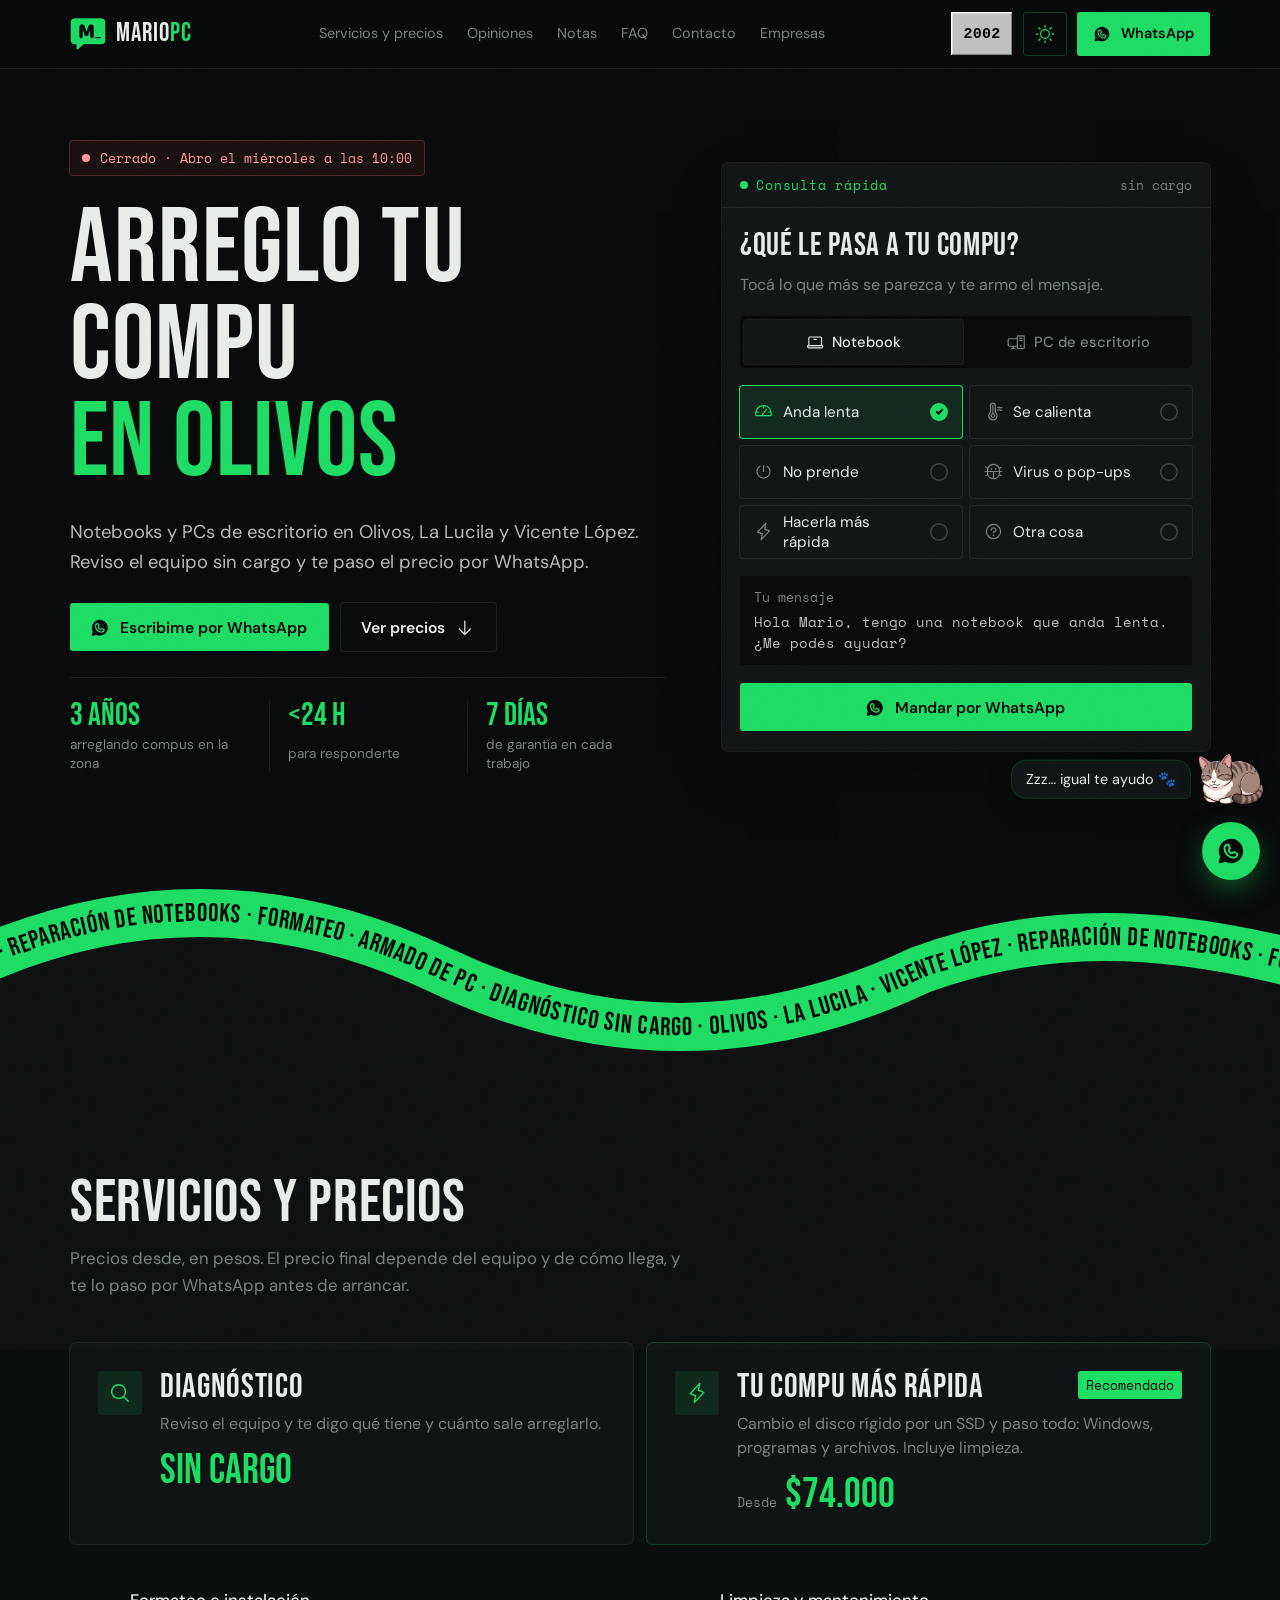
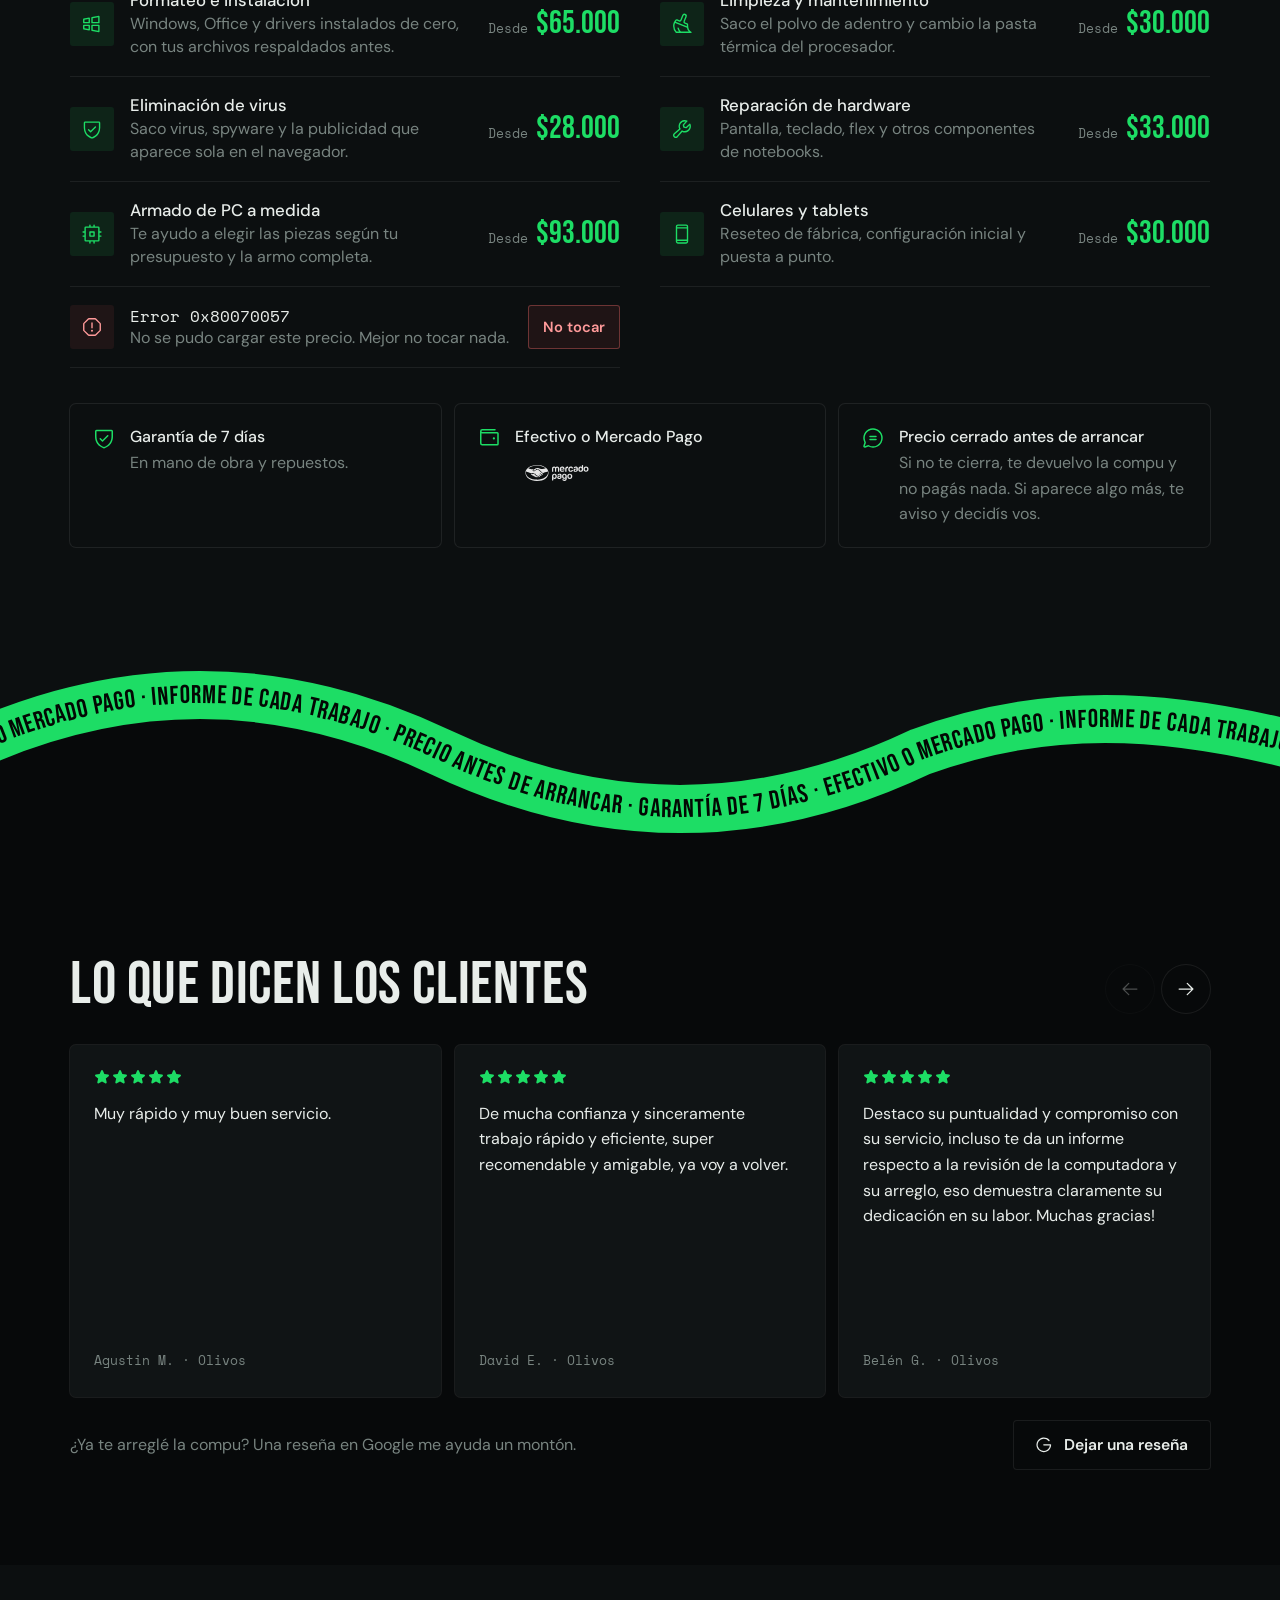
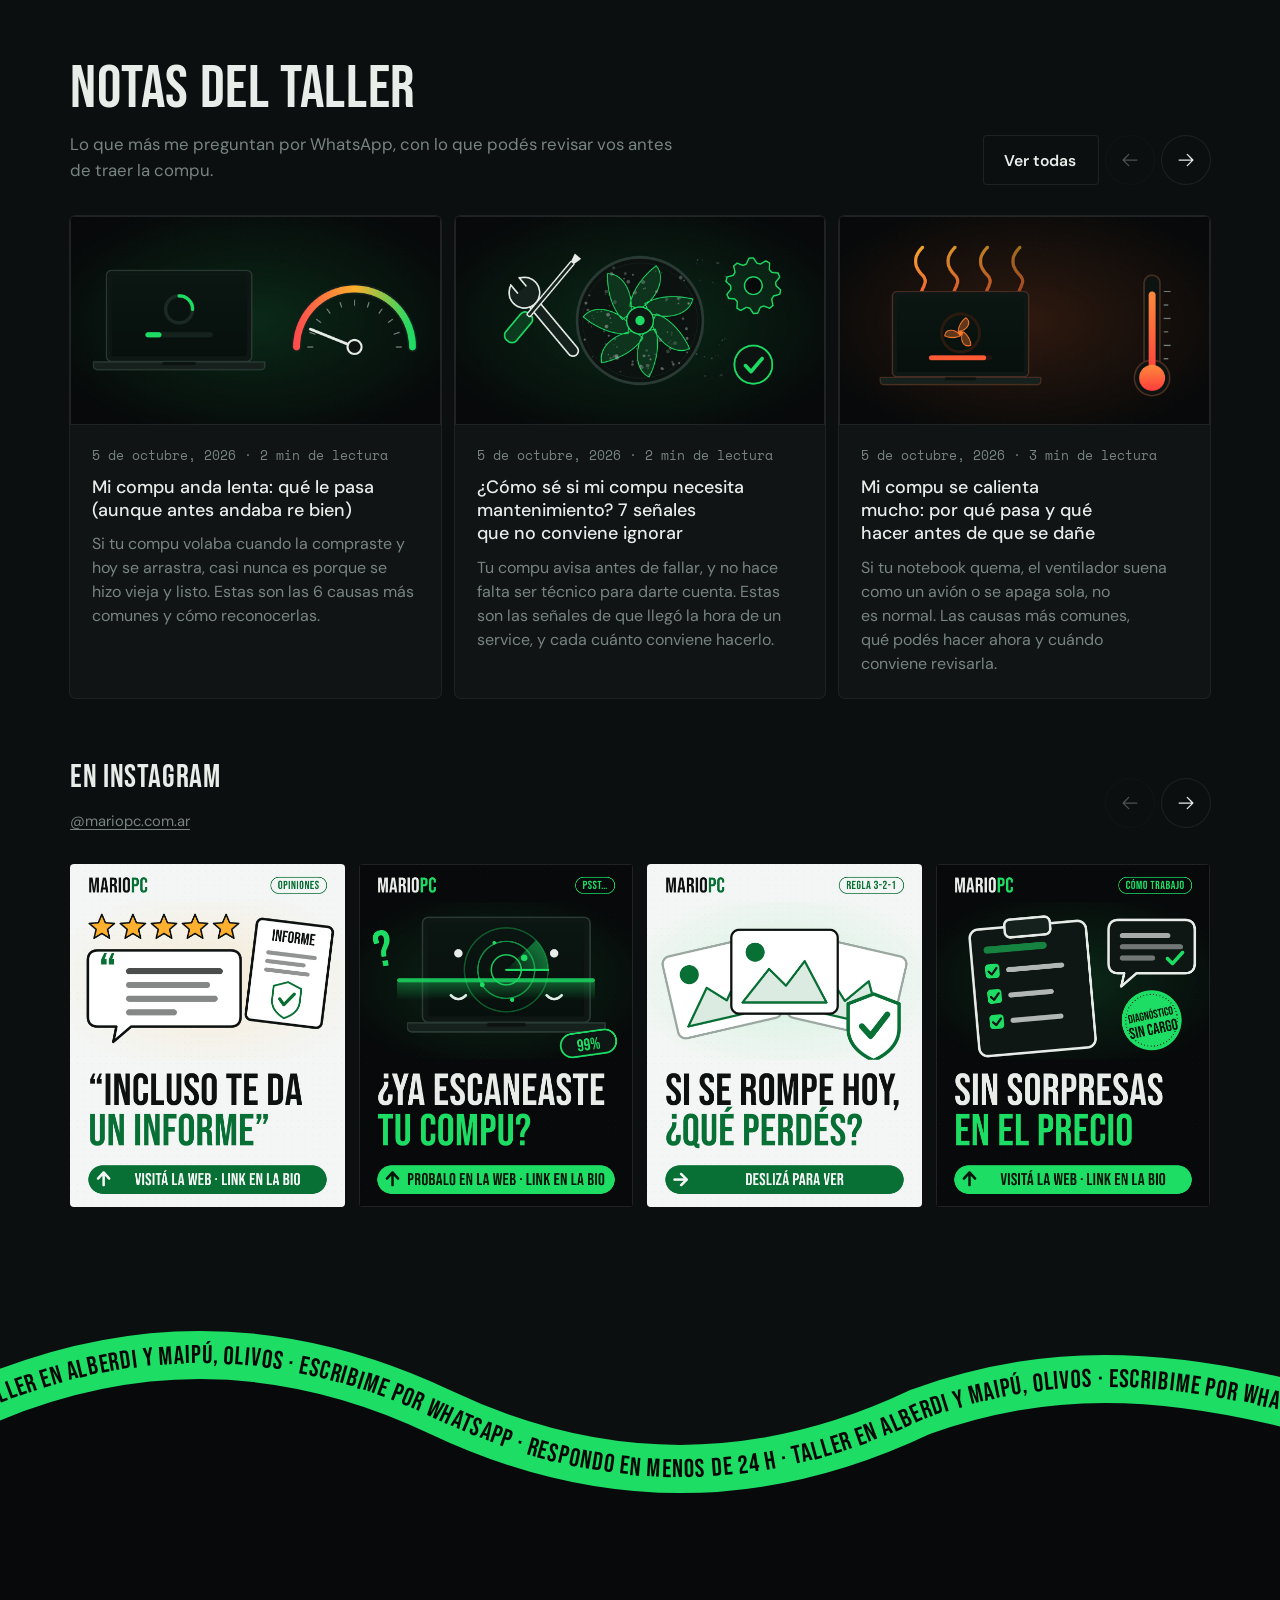
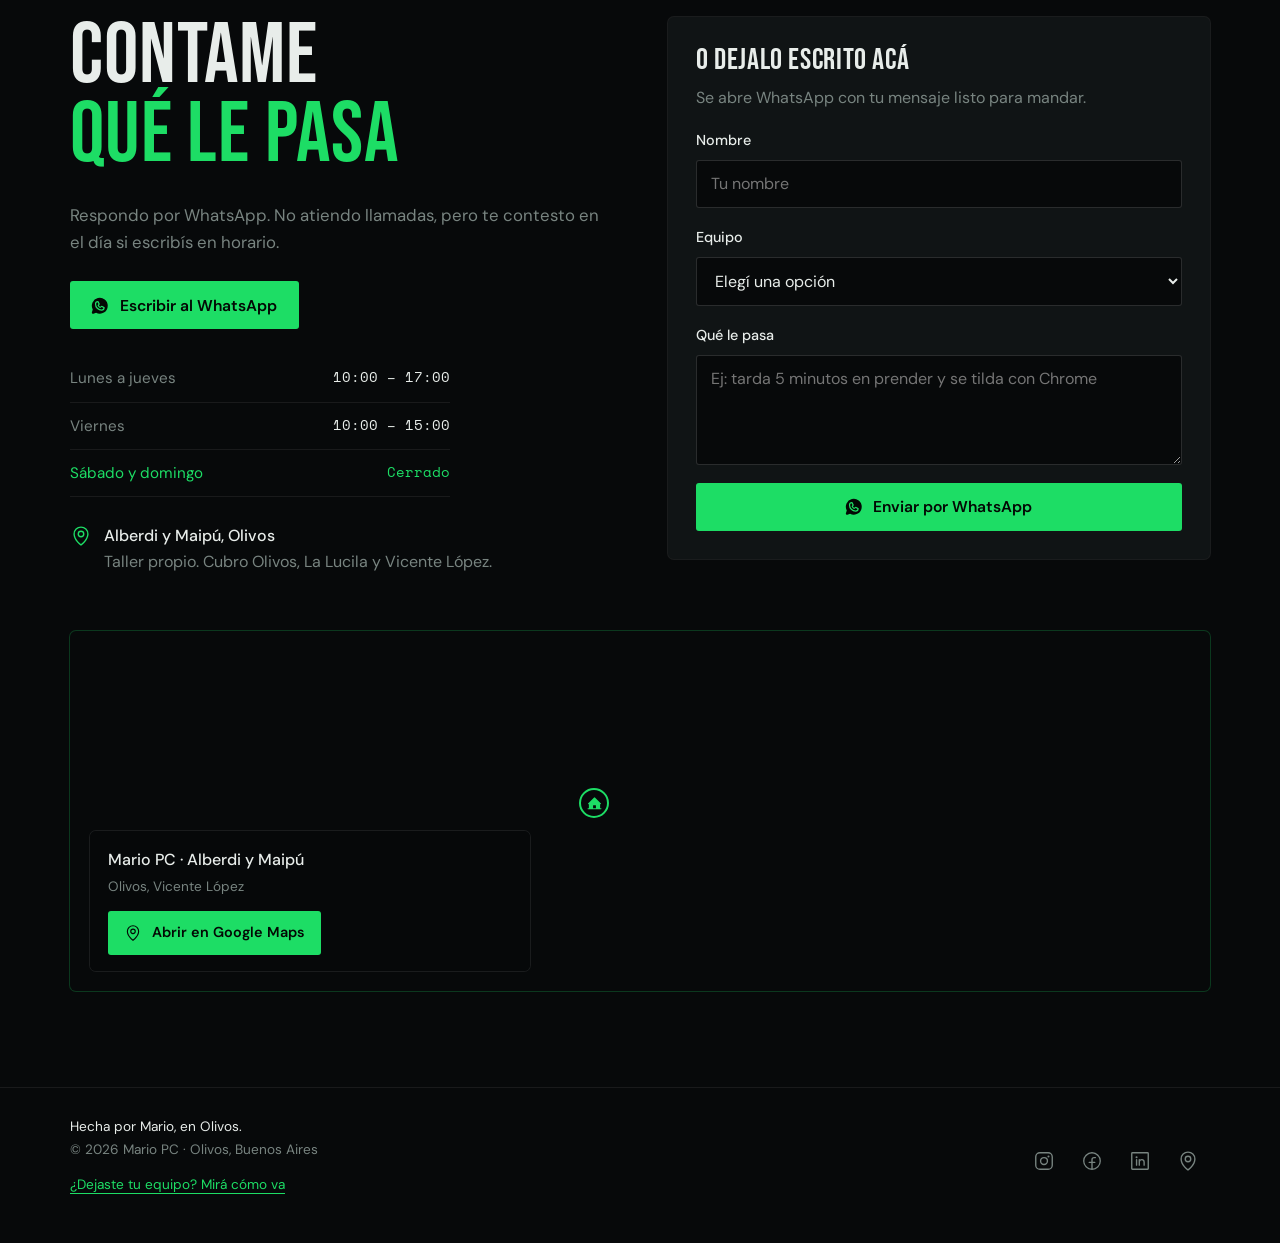
==== index.html @ 3bffe389 "Precios: sumar "si no te cierra, no pagás nada" a la tarjeta de precio cerrado La promesa estaba en " ====
<!DOCTYPE html>
<html lang="es">
<head>
    <meta charset="UTF-8">
    <meta name="viewport" content="width=device-width, initial-scale=1.0">

    <!-- Google tag (gtag.js) -->
    <script async src="https://www.googletagmanager.com/gtag/js?id=G-VBVPJ6H5H5"></script>
    <script>
        window.dataLayer = window.dataLayer || [];
        function gtag(){dataLayer.push(arguments);}
        gtag('js', new Date());
        gtag('config', 'G-VBVPJ6H5H5');
    </script>

    <meta name="description" content="Mario PC: reparación, mantenimiento y armado de PCs y notebooks en Olivos, Buenos Aires. Formateo, instalación de Windows y upgrade a SSD. Diagnóstico sin cargo. Zona: Olivos, La Lucila, Vicente López.">
    <link rel="canonical" href="https://www.mariopc.com.ar/">
    <title>Mario PC · Servicio técnico en Olivos, La Lucila y Vicente López</title>

    <!-- Favicon -->
    <link rel="icon" href="/favicon.ico?v=2" sizes="any">
    <link rel="icon" type="image/png" sizes="32x32" href="/favicon-32x32.png?v=2">
    <link rel="icon" type="image/png" sizes="16x16" href="/favicon-16x16.png?v=2">
    <link rel="apple-touch-icon" href="/apple-touch-icon.png?v=2">
    <link rel="manifest" href="/manifest.json">
    <meta name="theme-color" content="#07090a">
    <script>try{if(localStorage.getItem('mpc-theme')==='light'){document.documentElement.setAttribute('data-theme','light');var m=document.querySelector('meta[name="theme-color"]');if(m)m.content='#f4f6f5'}}catch(e){}</script>
    <script>try{var r=/[?&]retro=([01])/.exec(location.search);if(r)localStorage.setItem('mpc-retro',r[1]);if(r?r[1]==='1':localStorage.getItem('mpc-retro')==='1')document.documentElement.setAttribute('data-retro','')}catch(e){if(/[?&]retro=1/.test(location.search))document.documentElement.setAttribute('data-retro','')}</script>
    <link rel="stylesheet" href="/theme.css?v=3">
    <link rel="stylesheet" href="/site.css?v=3">
    <link rel="stylesheet" href="/pelusa.css?v=4">
    <link rel="stylesheet" href="/retro.css?v=2">

    <!-- Open Graph -->
    <meta property="og:type" content="website">
    <meta property="og:url" content="https://www.mariopc.com.ar/">
    <meta property="og:site_name" content="Mario PC">
    <meta property="og:locale" content="es_AR">
    <meta property="og:title" content="Mario PC · Servicio técnico en Olivos, La Lucila y Vicente López">
    <meta property="og:description" content="Reparación, mantenimiento y armado de PCs y notebooks en Olivos, Buenos Aires. Formateo, instalación de Windows y upgrade a SSD. Diagnóstico sin cargo.">
    <meta property="og:image" content="https://www.mariopc.com.ar/og-image.png?v=3">
    <meta property="og:image:width" content="1200">
    <meta property="og:image:height" content="630">

    <!-- Twitter Card -->
    <meta name="twitter:card" content="summary_large_image">
    <meta name="twitter:title" content="Mario PC · Servicio técnico en Olivos, La Lucila y Vicente López">
    <meta name="twitter:description" content="Reparación, mantenimiento y armado de PCs y notebooks en Olivos, Buenos Aires. Formateo, instalación de Windows y upgrade a SSD. Diagnóstico sin cargo.">
    <meta name="twitter:image" content="https://www.mariopc.com.ar/og-image.png?v=3">

    <link rel="preconnect" href="https://fonts.googleapis.com">
    <link rel="preconnect" href="https://fonts.gstatic.com" crossorigin>
    <link href="https://fonts.googleapis.com/css2?family=Bebas+Neue&family=Space+Mono:ital,wght@0,400;0,700;1,400&family=DM+Sans:opsz,wght@9..40,300;9..40,400;9..40,500;9..40,600&display=swap" rel="stylesheet">

    <style>
        /* Hero */
        .hero { padding-block: 72px 88px; }
        .hero-grid { display: grid; grid-template-columns: minmax(0, 1.1fr) minmax(0, 0.9fr); gap: 56px; align-items: center; }
        .hero-copy { display: grid; gap: 26px; min-width: 0; }
        .hours-badge {
            display: inline-flex; align-items: center; gap: 10px; justify-self: start;
            min-height: 34px; padding: 0 12px; border-radius: 3px;
            font-family: var(--font-mono); font-size: 0.8125rem;
            font-variant-numeric: tabular-nums;
            color: var(--green); background: var(--green-dim); box-shadow: 0 0 0 1px var(--green-border);
        }
        .hours-badge .hours-dot { width: 8px; height: 8px; border-radius: 50%; background: currentColor; flex: none; }
        .hours-badge.closed { color: var(--red); background: rgba(255, 90, 90, 0.08); box-shadow: 0 0 0 1px rgba(255, 110, 110, 0.28); }
        .hero h1 { font-size: clamp(3.6rem, 8.4vw, 6.6rem); }
        .hero .lead { font-size: 1.15rem; color: rgba(var(--white-rgb), 0.78); }
        .hero-actions { display: flex; flex-wrap: wrap; gap: 12px; }
        .facts { display: grid; grid-template-columns: repeat(3, minmax(0, 1fr)); border-top: 1px solid var(--line); padding-top: 22px; }
        .fact { display: grid; gap: 4px; padding-right: 16px; }
        .fact + .fact { padding-left: 18px; border-left: 1px solid var(--line); }
        .fact b { font-family: var(--font-display); font-weight: 400; font-size: 2rem; line-height: 1; color: var(--green); font-variant-numeric: tabular-nums; }
        .fact span { font-size: 0.85rem; color: var(--muted); line-height: 1.35; }

        /* consulta rápida */
        .quick {
            background: var(--surface);
            border-radius: 6px;
            box-shadow: var(--ring), 0 24px 60px -24px rgba(0, 0, 0, 0.6);
            overflow: hidden;
            min-width: 0;
        }
        .quick-head {
            display: flex; align-items: center; justify-content: space-between;
            padding: 12px 18px; border-bottom: 1px solid var(--line);
            font-family: var(--font-mono); font-size: 0.8125rem; color: var(--muted);
        }
        .quick-head .label { display: flex; align-items: center; gap: 8px; }
        .status-dot { position: relative; width: 8px; height: 8px; border-radius: 50%; background: var(--green-fill); cursor: pointer; flex: none; }
        .status-dot::after { content: ''; position: absolute; inset: -14px; }
        .quick-body { padding: 22px 18px 20px; display: grid; gap: 18px; }
        .quick-body h2 { font-family: var(--font-display); font-size: 2rem; line-height: 1; letter-spacing: 0.02em; text-transform: uppercase; }
        .quick-body > p { color: var(--muted); font-size: 1rem; margin-top: -8px; }
        .seg { display: grid; grid-template-columns: 1fr 1fr; gap: 6px; padding: 4px; background: var(--bg); border-radius: 4px; }
        .seg button {
            min-height: 44px; border: 0; border-radius: 3px; cursor: pointer;
            background: transparent; color: var(--muted);
            font-family: var(--font-body); font-size: 0.92rem; font-weight: 500;
            display: inline-flex; align-items: center; justify-content: center; gap: 8px;
            transition-property: background-color, color, box-shadow; transition-duration: 150ms; transition-timing-function: ease-out;
        }
        .seg button[aria-pressed="true"] { background: var(--surface); color: var(--white); box-shadow: var(--ring); }
        .chips { display: grid; grid-template-columns: 1fr 1fr; gap: 8px; }
        .chip {
            position: relative;
            display: flex; align-items: center; gap: 10px; text-align: left;
            min-height: 52px; padding: 0 14px; border-radius: 3px; cursor: pointer;
            background: transparent; color: var(--white); border: 0; box-shadow: var(--ring);
            font-family: var(--font-body); font-size: 0.95rem; font-weight: 400;
            transition-property: background-color, box-shadow, color, scale; transition-duration: 150ms; transition-timing-function: ease-out;
        }
        .chip:hover { box-shadow: var(--ring-hover); }
        .chip:active { scale: 0.96; }
        .chip svg { color: var(--muted); transition: color 150ms ease-out; }
        .chip[aria-pressed="true"] { background: var(--green-dim); box-shadow: 0 0 0 1px var(--green); }
        .chip[aria-pressed="true"] svg { color: var(--green); }
        .chip .tick {
            margin-left: auto; width: 18px; height: 18px; border-radius: 50%;
            box-shadow: inset 0 0 0 1.5px rgba(var(--ink-rgb), 0.2);
            display: grid; place-items: center; flex: none;
        }
        .chip[aria-pressed="true"] .tick { background: var(--green-fill); box-shadow: none; }
        .chip[aria-pressed="true"] .tick::after { content: ''; width: 7px; height: 4px; border: 2px solid var(--ink-on-green); border-top: 0; border-right: 0; transform: translateY(-1px) rotate(-45deg); }
        .preview {
            font-family: var(--font-mono); font-size: 0.875rem; line-height: 1.5; color: rgba(var(--white-rgb), 0.8);
            background: var(--bg); border-radius: 3px; padding: 12px 14px; min-height: 64px;
        }
        .preview small { display: block; color: var(--muted); font-size: 0.8125rem; margin-bottom: 4px; }
        .quick .btn { width: 100%; }

        /* Cinta ondulada (texto que fluye por un path) */
        .marquee-ribbon {
            position: relative;
            z-index: 1;
            overflow: hidden;
            line-height: 0;
            margin: -3px 0;
        }
        .marquee-ribbon svg { display: block; width: 100%; height: auto; }
                .marquee-ribbon-path { fill: none; stroke: var(--green-fill); stroke-width: 60; }
        .marquee-ribbon-text { font-family: var(--font-display); font-size: 32px; letter-spacing: 0.04em; fill: #030804; }

        /* Servicios y precios: dos destacados arriba y el resto en lista */
        .offers { display: grid; grid-template-columns: repeat(2, minmax(0, 1fr)); gap: 14px; }
        .offer {
            position: relative;
            display: grid; grid-template-columns: 44px minmax(0, 1fr); align-items: start; gap: 6px 18px;
            padding: 28px; border-radius: 6px; background: var(--surface); box-shadow: var(--ring);
        }
        .offer.featured { box-shadow: 0 0 0 1px var(--green-border); }
        .offer > div { display: grid; gap: 8px; min-width: 0; }
        .offer h3 { font-family: var(--font-display); font-size: 2.1rem; line-height: 1; letter-spacing: 0.02em; text-transform: uppercase; padding-right: 108px; }
        .offer p { color: var(--muted); font-size: 1rem; line-height: 1.5; max-width: 46ch; }
        .ico {
            width: 44px; height: 44px; border-radius: 3px; display: grid; place-items: center;
            color: var(--green); background: var(--green-dim); flex: none;
        }
        .ico svg { width: 22px; height: 22px; }
        .price { display: flex; align-items: baseline; gap: 8px; font-variant-numeric: tabular-nums; white-space: nowrap; }
        .price small { font-family: var(--font-mono); font-size: 0.8125rem; color: var(--muted); }
        .price b { font-family: var(--font-display); font-weight: 400; font-size: 2rem; line-height: 1; color: var(--green); }
        .offer .price { margin-top: 6px; }
        .offer .price b { font-size: 2.6rem; }
        .tag {
            position: absolute; top: 28px; right: 28px;
            font-family: var(--font-mono); font-size: 0.8125rem;
            color: var(--ink-on-green); background: var(--green-fill); padding: 4px 8px; border-radius: 3px;
        }
        .price-list { list-style: none; display: grid; grid-template-columns: repeat(2, minmax(0, 1fr)); column-gap: 40px; margin-top: 28px; }
        .price-row { position: relative; display: grid; grid-template-columns: 44px minmax(0, 1fr) auto; align-items: center; gap: 16px; padding: 18px 0; border-bottom: 1px solid var(--line); }
        .price-row h3 { font-size: 1.05rem; font-weight: 500; line-height: 1.3; }
        .price-row p { color: var(--muted); font-size: 1rem; line-height: 1.45; }
        .terms { display: grid; grid-template-columns: repeat(3, minmax(0, 1fr)); gap: 14px; margin-top: 36px; }
        .term { display: flex; gap: 14px; align-items: flex-start; padding: 20px 22px; border-radius: 6px; box-shadow: var(--ring); min-width: 0; }
        .term > svg { color: var(--green); width: 24px; height: 24px; margin-top: 2px; flex: none; }
        .term b { display: block; font-weight: 500; }
        .term span { color: var(--muted); font-size: 1rem; }
        .term img { height: 34px; width: auto; margin-top: 6px; opacity: 0.9; }

        /* Fila rota (easter egg: abre la pantalla azul) */
        .price-row.broken .ico { color: var(--red); background: rgba(255, 90, 90, 0.08); }
        .price-row.broken h3 { font-family: var(--font-mono); font-size: 0.98rem; animation: egg-glitch 5s steps(1, end) infinite; }
        @keyframes egg-glitch {
            0%, 93%, 100% { transform: none; text-shadow: none; }
            94% { transform: translateX(-2px); text-shadow: 2px 0 rgba(255,100,100,0.7), -2px 0 rgba(var(--green-rgb), 0.7); }
            96% { transform: translateX(2px); text-shadow: -2px 0 rgba(255,100,100,0.7), 2px 0 rgba(var(--green-rgb), 0.7); }
            98% { transform: translateX(-1px); text-shadow: none; }
        }
        .broken-btn {
            font-family: var(--font-body); font-size: 0.92rem; font-weight: 600;
            color: var(--red); background: rgba(255, 90, 90, 0.08); border: 1px solid rgba(255, 110, 110, 0.35); border-radius: 3px;
            min-height: 44px; padding: 0 14px; cursor: pointer; white-space: nowrap;
            transition-property: background-color, border-color, color; transition-duration: 150ms; transition-timing-function: ease-out;
        }
        .broken-btn:hover { background: rgba(255, 90, 90, 0.16); }
        .price-row.broken.is-fixed .ico { color: var(--green); background: var(--green-dim); }
        .price-row.broken.is-fixed h3 { animation: none; }
        .price-row.broken.is-fixed .broken-btn { color: var(--green); background: var(--green-dim); border-color: var(--green-border); }


        /* Carruseles */
        .rail-head { display: flex; flex-wrap: wrap; align-items: flex-end; justify-content: space-between; gap: 20px; margin-bottom: 32px; }
        .rail-head .section-head { margin: 0; }
        .rail-tools { display: flex; align-items: center; gap: 8px; }
        .rail-nav { display: flex; gap: 8px; }
        .rail-btn {
            width: 48px; height: 48px; border-radius: 50%; border: 0; cursor: pointer;
            display: grid; place-items: center;
            background: transparent; color: var(--white); box-shadow: var(--ring);
            transition-property: background-color, box-shadow, color, opacity, scale;
            transition-duration: 150ms; transition-timing-function: ease-out;
        }
        .rail-btn svg { width: 20px; height: 20px; }
        .rail-btn:hover:not(:disabled) { box-shadow: 0 0 0 1px var(--green); color: var(--green); }
        .rail-btn:active:not(:disabled) { scale: 0.96; }
        .rail-btn:disabled { opacity: 0.3; cursor: default; }
        .rail {
            display: flex;
            gap: 14px;
            overflow-x: auto;
            overscroll-behavior-x: contain;
            scroll-snap-type: x mandatory;
            scroll-padding-inline: 4px;
            scrollbar-width: none;
            padding: 4px;
            margin: -4px;
        }
        .rail::-webkit-scrollbar { display: none; }
        .rail > * { flex: 0 0 calc((100% - 28px) / 3); min-width: 0; scroll-snap-align: start; }
        .rail.ig > * { flex-basis: calc((100% - 42px) / 4); }
        .rail:focus-visible { outline-offset: 0; }

        /* opiniones */
        .review { display: grid; grid-template-rows: auto 1fr auto; gap: 16px; padding: 24px; border-radius: 6px; background: var(--surface); box-shadow: var(--ring); }
        .stars { display: flex; gap: 2px; color: var(--green); }
        .stars svg { width: 16px; height: 16px; }
        .stars svg.off { color: rgba(var(--ink-rgb), 0.2); }
        .review blockquote { font-size: 1rem; line-height: 1.6; font-weight: 400; }
        .review cite { font-style: normal; font-family: var(--font-mono); font-size: 0.8125rem; color: var(--muted); }
        .review-cta { display: flex; flex-wrap: wrap; align-items: center; justify-content: space-between; gap: 16px; margin-top: 24px; color: var(--muted); }

        /* notas */
        .note { display: grid; grid-template-rows: auto 1fr; text-decoration: none; border-radius: 6px; overflow: hidden; background: var(--surface); box-shadow: var(--ring); transition: box-shadow 150ms ease-out; }
        .note:hover { box-shadow: var(--ring-hover); }
        .note img, .note-fallback { width: 100%; height: auto; aspect-ratio: 16 / 9; object-fit: cover; outline: 1px solid rgba(var(--ink-rgb), 0.1); outline-offset: -1px; }
        .note-fallback { display: grid; place-items: center; background: var(--green-dim); color: var(--green); }
        .note-fallback svg { width: 40px; height: 40px; }
        .note-body { display: grid; gap: 10px; padding: 20px 22px 22px; align-content: start; }
        .note-meta { font-family: var(--font-mono); font-size: 0.8125rem; color: var(--muted); }
        .note h3 { font-size: 1.12rem; font-weight: 500; line-height: 1.3; }
        .note p { color: var(--muted); font-size: 1rem; line-height: 1.5; }

        /* instagram */
        .ig-block { margin-top: 64px; }
        .ig-block h3 { font-family: var(--font-display); font-size: 2rem; letter-spacing: 0.02em; text-transform: uppercase; line-height: 1; }
        .ig-block .rail-head { margin-bottom: 20px; align-items: center; }
        .ig-title { display: grid; gap: 6px; }
        .ig-title a { display: inline-flex; align-items: center; min-height: 44px; justify-self: start; color: var(--muted); font-size: 0.92rem; text-underline-offset: 3px; }
        .ig-title a:hover { color: var(--green); }
        .rail.ig a { display: block; border-radius: 4px; overflow: hidden; }
        .rail.ig img { width: 100%; height: auto; aspect-ratio: 4 / 5; object-fit: cover; outline: 1px solid rgba(var(--ink-rgb), 0.1); outline-offset: -1px; transition: opacity 150ms ease-out; }
        .rail.ig a:hover img { opacity: 0.82; }

        /* Contacto */
        .contact { display: grid; grid-template-columns: minmax(0, 1fr) minmax(0, 1fr); gap: 56px; align-items: start; }
        .contact-left { display: grid; gap: 26px; }
        .contact h2 { font-size: clamp(3.2rem, 7vw, 5.4rem); }
        .hours { list-style: none; max-width: 380px; font-variant-numeric: tabular-nums; }
        .hours-row { display: flex; justify-content: space-between; gap: 16px; padding: 11px 0; border-bottom: 1px solid var(--line); font-size: 0.95rem; color: var(--muted); }
        .hours-row b { font-weight: 400; color: var(--white); font-family: var(--font-mono); font-size: 0.88rem; }
        .hours-row.today, .hours-row.today b { color: var(--green); }
        .addr { display: flex; gap: 12px; align-items: flex-start; }
        .addr > svg { color: var(--green); width: 22px; height: 22px; margin-top: 2px; flex: none; }
        .addr b { display: block; font-weight: 500; }
        .addr span { color: var(--muted); font-size: 1rem; }
        .contact-form-wrap { display: grid; gap: 18px; padding: 28px; border-radius: 6px; background: var(--surface); box-shadow: var(--ring); }
        .contact-form-wrap h3 { font-family: var(--font-display); font-size: 1.9rem; letter-spacing: 0.02em; text-transform: uppercase; line-height: 1; }
        .contact-form-wrap > p { color: var(--muted); font-size: 1rem; margin-top: -8px; }
        .contact-form { display: grid; gap: 18px; }

        /* mapa */
        .map-container {
            grid-column: 1 / -1;
            position: relative;
            height: 360px;
            border-radius: 6px;
            overflow: hidden;
            background: var(--bg);
            box-shadow: 0 0 0 1px var(--green-border);
        }
        .map-container iframe { position: absolute; inset: 0; width: 100%; height: 100%; border: 0; filter: invert(90%) hue-rotate(145deg) brightness(0.85) saturate(0.7); pointer-events: none; }
        html[data-theme="light"] .map-container iframe { filter: saturate(0.6); }
        .map-shield { position: absolute; inset: 0; z-index: 3; cursor: default; }
        .map-pin { position: absolute; top: 48%; left: 46%; transform: translate(-50%, -50%); z-index: 4; display: flex; align-items: center; justify-content: center; }
        .map-pin-ring-outer { position: absolute; width: 72px; height: 72px; border-radius: 50%; border: 2px solid var(--green); opacity: 0; animation: ping 2.2s cubic-bezier(0, 0, 0.2, 1) 3 both; animation-play-state: paused; }
        .map-pin-ring-inner { position: absolute; width: 44px; height: 44px; border-radius: 50%; border: 2px solid rgba(var(--green-rgb), 0.5); opacity: 0; animation: ping 2.2s cubic-bezier(0, 0, 0.2, 1) 0.4s 3 both; animation-play-state: paused; }
        .map-pin-core {
            width: 30px; height: 30px; border-radius: 50%;
            background: rgba(var(--bg-rgb), 0.85); border: 2px solid var(--green);
            display: grid; place-items: center; color: var(--green);
            position: relative; z-index: 1;
        }
        .map-pin-core svg { width: 15px; height: 15px; }
        .map-pin.is-live .map-pin-ring-outer, .map-pin.is-live .map-pin-ring-inner { animation-play-state: running; }
        @keyframes ping { 0% { transform: scale(0.5); opacity: 0.8; } 80% { transform: scale(1.8); opacity: 0; } 100% { transform: scale(1.8); opacity: 0; } }
        .map-card {
            position: absolute; left: 20px; bottom: 20px; right: 20px; max-width: 440px; z-index: 5;
            display: flex; flex-wrap: wrap; align-items: center; justify-content: space-between; gap: 12px 16px;
            padding: 16px 18px; border-radius: 6px;
            background: rgba(var(--bg-rgb), 0.94); box-shadow: var(--ring);
        }
        .map-card b { display: block; font-weight: 500; }
        .map-card span { color: var(--muted); font-size: 0.85rem; }
        .map-card .btn { min-height: 44px; font-size: 0.9rem; padding: 0 16px; }

        /* Pantalla azul de mentira */
        .egg-bsod {
            position: fixed;
            inset: 0;
            z-index: 9997;
            background: #0078d7;
            color: #fff;
            display: flex;
            flex-direction: column;
            justify-content: center;
            padding: clamp(1.5rem, 7vw, 6rem);
            font-family: var(--font-body);
            cursor: pointer;
            user-select: none;
            -webkit-user-select: none;
            outline: none;
            transition: background 0.4s ease;
        }

        .egg-bsod.is-ok { background: var(--bg); color: var(--white); }

        .egg-bsod-face {
            font-size: clamp(5rem, 18vw, 10rem);
            font-weight: 300;
            line-height: 1;
            margin-bottom: 1.25rem;
        }

        .egg-bsod.is-ok .egg-bsod-face { color: var(--green); }

        .egg-bsod-msg {
            font-size: clamp(1.15rem, 2.8vw, 1.9rem);
            font-weight: 300;
            line-height: 1.35;
            max-width: 30em;
            margin-bottom: 1.5rem;
        }

        .egg-bsod-small {
            font-size: clamp(0.8rem, 1.6vw, 1rem);
            line-height: 1.6;
            opacity: 0.9;
            max-width: 36em;
            margin-bottom: 0.6rem;
        }

        .egg-bsod.is-ok .egg-bsod-small { display: none; }

        .egg-bsod-hint {
            position: absolute;
            left: clamp(1.5rem, 7vw, 6rem);
            right: clamp(1.5rem, 7vw, 6rem);
            bottom: max(1.25rem, env(safe-area-inset-bottom));
            font-size: 0.8rem;
            opacity: 0.85;
        }

        /* Bug que se asoma */
        .egg-bug {
            position: fixed;
            z-index: 550;
            width: 96px;
            height: 64px;
            padding: 0;
            border: 0;
            background: none;
            cursor: pointer;
            opacity: 0;
            pointer-events: none;
            -webkit-tap-highlight-color: transparent;
            transition: transform 0.22s cubic-bezier(0.2, 0.9, 0.3, 1.2), opacity 0.15s ease;
        }

        .egg-bug.from-left { left: 0; --bug-x: -38%; transform: translateX(-100%); }
        .egg-bug.from-right { right: 0; --bug-x: 38%; transform: translateX(100%); }
        .egg-bug.from-right svg { transform: scaleX(-1); }

        .egg-bug.is-in { opacity: 1; pointer-events: auto; transform: translateX(var(--bug-x)); }

        .egg-bug.is-caught {
            opacity: 0;
            pointer-events: none;
            transform: translateX(var(--bug-x)) scale(0.15) rotate(35deg);
            transition: transform 0.25s ease, opacity 0.25s ease;
        }

        .egg-bug svg {
            display: block;
            width: 100%;
            height: 100%;
            overflow: visible;
            filter: drop-shadow(0 0 8px rgba(var(--green-rgb), 0.45));
        }

        .egg-bug:focus-visible { outline: 2px solid var(--green); outline-offset: 4px; border-radius: 8px; }

        .bug-body { fill: var(--green-fill); }
        .bug-head { fill: #17b852; }
        .bug-line { fill: none; stroke: var(--green); stroke-width: 3; stroke-linecap: round; }
        .bug-stripe { fill: none; stroke: rgba(0, 0, 0, 0.35); stroke-width: 2.5; stroke-linecap: round; }
        .bug-shine { fill: rgba(255, 255, 255, 0.28); }
        .bug-eye { fill: #fff; }
        .bug-pupil { fill: #030804; }
        .bug-ant-a { transform-origin: 84px 26px; animation: bug-ant 0.5s ease-in-out infinite; }
        .bug-ant-b { transform-origin: 84px 42px; animation: bug-ant 0.5s ease-in-out infinite reverse; }
        .bug-legs-a { animation: bug-step 0.2s steps(1, end) infinite; }
        .bug-legs-b { animation: bug-step 0.2s steps(1, end) infinite reverse; }

        @keyframes bug-ant { 0%, 100% { transform: rotate(-7deg); } 50% { transform: rotate(7deg); } }
        @keyframes bug-step { 0% { transform: translateX(-1.6px); } 50% { transform: translateX(1.6px); } }

        /* Ventana del premio del bug */
        .egg-modal {
            position: fixed;
            inset: 0;
            z-index: 9996;
            display: flex;
            align-items: center;
            justify-content: center;
            padding: 1rem;
            background: rgba(3, 8, 4, 0.88);
            backdrop-filter: blur(4px);
            overscroll-behavior: contain;
            opacity: 0;
            transition: opacity 0.2s ease;
        }

        .egg-modal.is-open { opacity: 1; }

        .egg-card {
            width: min(440px, 100%);
            max-height: 100%;
            overflow-y: auto;
            background: var(--bg-alt);
            border: 1px solid var(--green-border);
            border-radius: 5px;
            padding: 2rem 1.75rem;
            box-shadow: 0 24px 60px rgba(0, 0, 0, 0.55);
        }

        .egg-card-head { display: flex; align-items: center; gap: 12px; margin-bottom: 0.9rem; }
        .egg-card-head svg { color: var(--green); width: 1.8rem; height: 1.8rem; flex: none; }
        .egg-card-title { font-family: var(--font-display); font-size: 2rem; letter-spacing: 0.02em; font-weight: 400; }
        .egg-card p { font-size: 0.9rem; line-height: 1.65; color: var(--white); }
        .egg-card p.egg-card-small { font-size: 0.78rem; color: var(--muted); margin-top: 0.9rem; }

        .egg-voucher {
            margin: 1.25rem 0 0;
            padding: 1.1rem 1.25rem;
            border: 1px dashed var(--green-border);
            border-radius: 3px;
            background: var(--green-dim);
            font-family: var(--font-mono);
        }

        .egg-voucher-brand { font-size: 0.65rem; letter-spacing: 0.08em; color: var(--muted); margin-bottom: 0.6rem; }
        .egg-voucher-off { font-family: var(--font-display); font-size: 1.5rem; letter-spacing: 0.02em; color: var(--white); }
        .egg-voucher-code { font-size: 1.45rem; font-weight: 700; letter-spacing: 0.08em; color: var(--green); margin: 0.25rem 0 0.7rem; word-break: break-all; }
        .egg-voucher-meta { font-size: 0.68rem; letter-spacing: 0.04em; color: var(--muted); line-height: 1.7; }

        .egg-card-actions { display: flex; flex-wrap: wrap; gap: 0.75rem; margin-top: 1.4rem; }
        .egg-card-actions .btn-primary, .egg-card-actions .btn-secondary { padding: 13px 20px; cursor: pointer; background-clip: padding-box; }
        .egg-card-actions button.btn-secondary { background: transparent; }

        .egg-card-actions a:focus-visible, .egg-card-actions button:focus-visible { outline: 2px solid var(--green); outline-offset: 2px; }

        @media (max-width: 600px) {
            .egg-card { padding: 1.75rem 1.4rem; }
            .egg-card-actions { flex-direction: column; }
            .egg-card-actions .btn-primary, .egg-card-actions .btn-secondary { justify-content: center; }
        }

        @media (prefers-reduced-motion: reduce) {
            .egg-bug * { animation: none !important; }
            .egg-bug, .egg-bug.is-caught { transition: opacity 0.2s linear !important; }
            .egg-modal, .egg-bsod { transition: none !important; }
        }

        /* Responsive */
        @media (max-width: 920px) {
            .hero-grid, .contact { grid-template-columns: 1fr; gap: 44px; }
            .price-list { grid-template-columns: 1fr; }
            .terms { grid-template-columns: 1fr; }
            .rail > * { flex-basis: calc((100% - 14px) / 2); }
            .rail.ig > * { flex-basis: calc((100% - 28px) / 3); }
        }

        @media (max-width: 620px) {
            .band { padding-block: 72px; }
            .hero { padding-block: 40px 64px; }
            .offers { grid-template-columns: 1fr; }
            .offer { padding: 22px; grid-template-columns: 1fr; }
            .offer h3 { padding-right: 0; }
            .offer.featured h3 { padding-right: 112px; }
            .tag { top: 22px; right: 22px; }
            .price-row { grid-template-columns: 44px minmax(0, 1fr); }
            .price-row > .price, .price-row > .broken-btn { grid-column: 2; justify-self: start; }
            .facts { grid-template-columns: 1fr; gap: 14px; }
            .fact + .fact { padding-left: 0; border-left: 0; padding-top: 14px; border-top: 1px solid var(--line); }
            .fact { grid-template-columns: 5.2rem 1fr; align-items: center; }
            .chips { grid-template-columns: 1fr; }
            .hero-actions .btn { flex: 1 1 100%; }
            .marquee-ribbon svg { height: 126px; }
            .rail > * { flex-basis: 86%; }
            .rail.ig > * { flex-basis: 64%; }
            #railReviews { align-items: flex-start; }
            .map-container { height: 380px; }
            .map-pin { top: 32%; }
        }

        @media (hover: none) {
            .rail-nav { display: none; }
        }

        @media (prefers-reduced-motion: reduce) {
            .btn, .btn-primary, .btn-secondary, .chip, .rail-btn, .whatsapp-float { transition-duration: 0.01ms; }
            .map-pin-ring-outer, .map-pin-ring-inner { animation: none; }
            .price-row.broken h3 { animation: none; }
        }
    </style>

    <!-- LocalBusiness Schema -->
    <script type="application/ld+json">
    {
      "@context": "https://schema.org",
      "@type": "LocalBusiness",
      "name": "Mario PC",
      "description": "Servicio técnico de computadoras y celulares en Olivos, Buenos Aires. Reparación, mantenimiento y armado de PCs y notebooks, formateo e instalación de Windows, upgrade de HDD a SSD y limpieza preventiva. Diagnóstico sin cargo.",
      "url": "https://www.mariopc.com.ar",
      "telephone": "+5491123999259",
      "email": "mariopcrepara@gmail.com",
      "image": "https://www.mariopc.com.ar/logo.png",
      "logo": "https://www.mariopc.com.ar/logo.png",
      "priceRange": "$$",
      "areaServed": [
        "Olivos",
        "La Lucila",
        "Vicente López",
        "Acassuso",
        "Martínez",
        "Florida"
      ],
      "address": {
        "@type": "PostalAddress",
        "streetAddress": "Alberdi y Maipú",
        "addressLocality": "Olivos",
        "addressRegion": "Buenos Aires",
        "addressCountry": "AR"
      },
      "geo": {
        "@type": "GeoCoordinates",
        "latitude": -34.5106,
        "longitude": -58.4855
      },
      "sameAs": [
        "https://www.instagram.com/mariopc.com.ar/",
        "https://www.facebook.com/mariopc.com.ar/",
        "https://www.linkedin.com/company/mario-pc/",
        "https://maps.app.goo.gl/NZ7zbYxNTpa6Mxpr6"
      ],
      "hasOfferCatalog": {
        "@type": "OfferCatalog",
        "name": "Servicios de Mario PC",
        "itemListElement": [
          {
            "@type": "Offer",
            "itemOffered": {
              "@type": "Service",
              "name": "Actualización HDD a SSD",
              "description": "Reemplazo del disco rígido por un SSD con migración completa de datos, limpieza interna y mantenimiento. Con un SSD la PC arranca y abre los programas mucho más rápido que con un disco rígido."
            }
          },
          {
            "@type": "Offer",
            "itemOffered": {
              "@type": "Service",
              "name": "Reparación de Hardware",
              "description": "Diagnóstico y reparación de notebooks y desktops. Limpieza interna profunda y cambio de pasta térmica."
            }
          },
          {
            "@type": "Offer",
            "itemOffered": {
              "@type": "Service",
              "name": "Formateo e Instalación de Windows",
              "description": "Instalación de Windows, Office, drivers y optimización completa del sistema operativo."
            }
          },
          {
            "@type": "Offer",
            "itemOffered": {
              "@type": "Service",
              "name": "Limpieza y Mantenimiento de PC",
              "description": "Limpieza profunda de componentes, cambio de pasta térmica del procesador y verificación general del hardware."
            }
          }
        ]
      }
    }
    </script>
<script src="horario.js?v=5" defer></script>
</head>
<body>

<svg xmlns="http://www.w3.org/2000/svg" style="display:none">
<symbol id="i-whatsapp-logo-fill" viewBox="0 0 256 256"><path fill="currentColor" d="m152.58 145.23l23 11.48A24 24 0 0 1 152 176a72.08 72.08 0 0 1-72-72a24 24 0 0 1 19.29-23.54l11.48 23L101 118a8 8 0 0 0-.73 7.51a56.47 56.47 0 0 0 30.15 30.15A8 8 0 0 0 138 155ZM232 128a104 104 0 0 1-152.88 91.82l-34.05 11.35a16 16 0 0 1-20.24-20.24l11.35-34.05A104 104 0 1 1 232 128m-40 24a8 8 0 0 0-4.42-7.16l-32-16a8 8 0 0 0-8 .5l-14.69 9.8a40.55 40.55 0 0 1-16-16l9.8-14.69a8 8 0 0 0 .5-8l-16-32A8 8 0 0 0 104 64a40 40 0 0 0-40 40a88.1 88.1 0 0 0 88 88a40 40 0 0 0 40-40"/></symbol>
<symbol id="i-sun" viewBox="0 0 256 256"><path fill="currentColor" d="M120 40V16a8 8 0 0 1 16 0v24a8 8 0 0 1-16 0m72 88a64 64 0 1 1-64-64a64.07 64.07 0 0 1 64 64m-16 0a48 48 0 1 0-48 48a48.05 48.05 0 0 0 48-48M58.34 69.66a8 8 0 0 0 11.32-11.32l-16-16a8 8 0 0 0-11.32 11.32Zm0 116.68l-16 16a8 8 0 0 0 11.32 11.32l16-16a8 8 0 0 0-11.32-11.32M192 72a8 8 0 0 0 5.66-2.34l16-16a8 8 0 0 0-11.32-11.32l-16 16A8 8 0 0 0 192 72m5.66 114.34a8 8 0 0 0-11.32 11.32l16 16a8 8 0 0 0 11.32-11.32ZM48 128a8 8 0 0 0-8-8H16a8 8 0 0 0 0 16h24a8 8 0 0 0 8-8m80 80a8 8 0 0 0-8 8v24a8 8 0 0 0 16 0v-24a8 8 0 0 0-8-8m112-88h-24a8 8 0 0 0 0 16h24a8 8 0 0 0 0-16"/></symbol>
<symbol id="i-moon" viewBox="0 0 256 256"><path fill="currentColor" d="M233.54 142.23a8 8 0 0 0-8-2a88.08 88.08 0 0 1-109.8-109.8a8 8 0 0 0-10-10a104.84 104.84 0 0 0-52.91 37A104 104 0 0 0 136 224a103.1 103.1 0 0 0 62.52-20.88a104.84 104.84 0 0 0 37-52.91a8 8 0 0 0-1.98-7.98m-44.64 48.11A88 88 0 0 1 65.66 67.11a89 89 0 0 1 31.4-26A106 106 0 0 0 96 56a104.11 104.11 0 0 0 104 104a106 106 0 0 0 14.92-1.06a89 89 0 0 1-26.02 31.4"/></symbol>
<symbol id="i-list" viewBox="0 0 256 256"><path fill="currentColor" d="M224 128a8 8 0 0 1-8 8H40a8 8 0 0 1 0-16h176a8 8 0 0 1 8 8M40 72h176a8 8 0 0 0 0-16H40a8 8 0 0 0 0 16m176 112H40a8 8 0 0 0 0 16h176a8 8 0 0 0 0-16"/></symbol>
<symbol id="i-x" viewBox="0 0 256 256"><path fill="currentColor" d="M205.66 194.34a8 8 0 0 1-11.32 11.32L128 139.31l-66.34 66.35a8 8 0 0 1-11.32-11.32L116.69 128L50.34 61.66a8 8 0 0 1 11.32-11.32L128 116.69l66.34-66.35a8 8 0 0 1 11.32 11.32L139.31 128Z"/></symbol>
<symbol id="i-arrow-up" viewBox="0 0 256 256"><path fill="currentColor" d="M205.66 117.66a8 8 0 0 1-11.32 0L136 59.31V216a8 8 0 0 1-16 0V59.31l-58.34 58.35a8 8 0 0 1-11.32-11.32l72-72a8 8 0 0 1 11.32 0l72 72a8 8 0 0 1 0 11.32"/></symbol>
<symbol id="i-arrow-left" viewBox="0 0 256 256"><path fill="currentColor" d="M224 128a8 8 0 0 1-8 8H59.31l58.35 58.34a8 8 0 0 1-11.32 11.32l-72-72a8 8 0 0 1 0-11.32l72-72a8 8 0 0 1 11.32 11.32L59.31 120H216a8 8 0 0 1 8 8"/></symbol>
<symbol id="i-arrow-right" viewBox="0 0 256 256"><path fill="currentColor" d="m221.66 133.66l-72 72a8 8 0 0 1-11.32-11.32L196.69 136H40a8 8 0 0 1 0-16h156.69l-58.35-58.34a8 8 0 0 1 11.32-11.32l72 72a8 8 0 0 1 0 11.32"/></symbol>
<symbol id="i-arrow-down" viewBox="0 0 256 256"><path fill="currentColor" d="m205.66 149.66l-72 72a8 8 0 0 1-11.32 0l-72-72a8 8 0 0 1 11.32-11.32L120 196.69V40a8 8 0 0 1 16 0v156.69l58.34-58.35a8 8 0 0 1 11.32 11.32"/></symbol>
<symbol id="i-bug-fill" viewBox="0 0 256 256"><path fill="currentColor" d="M168 92a12 12 0 1 1-12-12a12 12 0 0 1 12 12m-68-12a12 12 0 1 0 12 12a12 12 0 0 0-12-12m116 64a87.8 87.8 0 0 1-3 23l22.24 9.72A8 8 0 0 1 232 192a7.9 7.9 0 0 1-3.2-.67L207.38 182a88 88 0 0 1-158.76 0l-21.42 9.33a7.9 7.9 0 0 1-3.2.67a8 8 0 0 1-3.2-15.33L43 167a87.8 87.8 0 0 1-3-23v-8H16a8 8 0 0 1 0-16h24v-8a87.8 87.8 0 0 1 3-23l-22.2-9.67a8 8 0 1 1 6.4-14.66L48.62 74a88 88 0 0 1 158.76 0l21.42-9.36a8 8 0 0 1 6.4 14.66L213 89.05a87.8 87.8 0 0 1 3 23v8h24a8 8 0 0 1 0 16h-24Zm-80 0a8 8 0 0 0-16 0v64a8 8 0 0 0 16 0Zm64-32a72 72 0 0 0-144 0v8h144Z"/></symbol>
<symbol id="i-check-circle-fill" viewBox="0 0 256 256"><path fill="currentColor" d="M128 24a104 104 0 1 0 104 104A104.11 104.11 0 0 0 128 24m45.66 85.66l-56 56a8 8 0 0 1-11.32 0l-24-24a8 8 0 0 1 11.32-11.32L112 148.69l50.34-50.35a8 8 0 0 1 11.32 11.32"/></symbol>
<symbol id="i-warning-octagon" viewBox="0 0 256 256"><path fill="currentColor" d="M120 136V80a8 8 0 0 1 16 0v56a8 8 0 0 1-16 0m112-44.45v72.9a15.86 15.86 0 0 1-4.69 11.31l-51.55 51.55a15.86 15.86 0 0 1-11.31 4.69h-72.9a15.86 15.86 0 0 1-11.31-4.69l-51.55-51.55A15.86 15.86 0 0 1 24 164.45v-72.9a15.86 15.86 0 0 1 4.69-11.31l51.55-51.55A15.86 15.86 0 0 1 91.55 24h72.9a15.86 15.86 0 0 1 11.31 4.69l51.55 51.55A15.86 15.86 0 0 1 232 91.55m-16 0L164.45 40h-72.9L40 91.55v72.9L91.55 216h72.9L216 164.45ZM128 160a12 12 0 1 0 12 12a12 12 0 0 0-12-12"/></symbol>
<symbol id="i-map-pin" viewBox="0 0 256 256"><path fill="currentColor" d="M128 64a40 40 0 1 0 40 40a40 40 0 0 0-40-40m0 64a24 24 0 1 1 24-24a24 24 0 0 1-24 24m0-112a88.1 88.1 0 0 0-88 88c0 31.4 14.51 64.68 42 96.25a254.2 254.2 0 0 0 41.45 38.3a8 8 0 0 0 9.18 0a254.2 254.2 0 0 0 41.37-38.3c27.45-31.57 42-64.85 42-96.25a88.1 88.1 0 0 0-88-88m0 206c-16.53-13-72-60.75-72-118a72 72 0 0 1 144 0c0 57.23-55.47 105-72 118"/></symbol>
<symbol id="i-house-line-fill" viewBox="0 0 256 256"><path fill="currentColor" d="M240 208h-16v-72l2.34 2.34A8 8 0 0 0 237.66 127l-98.35-98.32a16 16 0 0 0-22.62 0L18.34 127a8 8 0 0 0 11.32 11.31L32 136v72H16a8 8 0 0 0 0 16h224a8 8 0 0 0 0-16m-88 0h-48v-48a4 4 0 0 1 4-4h40a4 4 0 0 1 4 4Z"/></symbol>
<symbol id="i-instagram-logo" viewBox="0 0 256 256"><path fill="currentColor" d="M128 80a48 48 0 1 0 48 48a48.05 48.05 0 0 0-48-48m0 80a32 32 0 1 1 32-32a32 32 0 0 1-32 32m48-136H80a56.06 56.06 0 0 0-56 56v96a56.06 56.06 0 0 0 56 56h96a56.06 56.06 0 0 0 56-56V80a56.06 56.06 0 0 0-56-56m40 152a40 40 0 0 1-40 40H80a40 40 0 0 1-40-40V80a40 40 0 0 1 40-40h96a40 40 0 0 1 40 40ZM192 76a12 12 0 1 1-12-12a12 12 0 0 1 12 12"/></symbol>
<symbol id="i-facebook-logo" viewBox="0 0 256 256"><path fill="currentColor" d="M128 24a104 104 0 1 0 104 104A104.11 104.11 0 0 0 128 24m8 191.63V152h24a8 8 0 0 0 0-16h-24v-24a16 16 0 0 1 16-16h16a8 8 0 0 0 0-16h-16a32 32 0 0 0-32 32v24H96a8 8 0 0 0 0 16h24v63.63a88 88 0 1 1 16 0"/></symbol>
<symbol id="i-linkedin-logo" viewBox="0 0 256 256"><path fill="currentColor" d="M216 24H40a16 16 0 0 0-16 16v176a16 16 0 0 0 16 16h176a16 16 0 0 0 16-16V40a16 16 0 0 0-16-16m0 192H40V40h176zM96 112v64a8 8 0 0 1-16 0v-64a8 8 0 0 1 16 0m88 28v36a8 8 0 0 1-16 0v-36a20 20 0 0 0-40 0v36a8 8 0 0 1-16 0v-64a8 8 0 0 1 15.79-1.78A36 36 0 0 1 184 140m-84-56a12 12 0 1 1-12-12a12 12 0 0 1 12 12"/></symbol>
<symbol id="i-google-logo" viewBox="0 0 256 256"><path fill="currentColor" d="M224 128a96 96 0 1 1-21.95-61.09a8 8 0 1 1-12.33 10.18A80 80 0 1 0 207.6 136H128a8 8 0 0 1 0-16h88a8 8 0 0 1 8 8"/></symbol>
<symbol id="i-star" viewBox="0 0 256 256"><path fill="currentColor" d="M239.18 97.26A16.38 16.38 0 0 0 224.92 86l-59-4.76l-22.78-55.09a16.36 16.36 0 0 0-30.27 0L90.11 81.23L31.08 86a16.46 16.46 0 0 0-9.37 28.86l45 38.83L53 211.75a16.38 16.38 0 0 0 24.5 17.82l50.5-31.08l50.53 31.08A16.4 16.4 0 0 0 203 211.75l-13.76-58.07l45-38.83a16.43 16.43 0 0 0 4.94-17.59m-15.34 5.47l-48.7 42a8 8 0 0 0-2.56 7.91l14.88 62.8a.37.37 0 0 1-.17.48c-.18.14-.23.11-.38 0l-54.72-33.65a8 8 0 0 0-8.38 0l-54.72 33.67c-.15.09-.19.12-.38 0a.37.37 0 0 1-.17-.48l14.88-62.8a8 8 0 0 0-2.56-7.91l-48.7-42c-.12-.1-.23-.19-.13-.5s.18-.27.33-.29l63.92-5.16a8 8 0 0 0 6.72-4.94l24.62-59.61c.08-.17.11-.25.35-.25s.27.08.35.25L153 91.86a8 8 0 0 0 6.75 4.92l63.92 5.16c.15 0 .24 0 .33.29s0 .4-.16.5"/></symbol>
<symbol id="i-star-fill" viewBox="0 0 256 256"><path fill="currentColor" d="m234.29 114.85l-45 38.83L203 211.75a16.4 16.4 0 0 1-24.5 17.82L128 198.49l-50.53 31.08A16.4 16.4 0 0 1 53 211.75l13.76-58.07l-45-38.83A16.46 16.46 0 0 1 31.08 86l59-4.76l22.76-55.08a16.36 16.36 0 0 1 30.27 0l22.75 55.08l59 4.76a16.46 16.46 0 0 1 9.37 28.86Z"/></symbol>
<symbol id="i-laptop" viewBox="0 0 256 256"><path fill="currentColor" d="M232 168h-8V72a24 24 0 0 0-24-24H56a24 24 0 0 0-24 24v96h-8a8 8 0 0 0-8 8v16a24 24 0 0 0 24 24h176a24 24 0 0 0 24-24v-16a8 8 0 0 0-8-8M48 72a8 8 0 0 1 8-8h144a8 8 0 0 1 8 8v96H48Zm176 120a8 8 0 0 1-8 8H40a8 8 0 0 1-8-8v-8h192ZM152 88a8 8 0 0 1-8 8h-32a8 8 0 0 1 0-16h32a8 8 0 0 1 8 8"/></symbol>
<symbol id="i-desktop-tower" viewBox="0 0 256 256"><path fill="currentColor" d="M216 72a8 8 0 0 1-8 8h-32a8 8 0 0 1 0-16h32a8 8 0 0 1 8 8m-8 24h-32a8 8 0 0 0 0 16h32a8 8 0 0 0 0-16m40-48v160a16 16 0 0 1-16 16h-80a16 16 0 0 1-16-16v-16H96v16h16a8 8 0 0 1 0 16H64a8 8 0 0 1 0-16h16v-16H32a24 24 0 0 1-24-24V96a24 24 0 0 1 24-24h104V48a16 16 0 0 1 16-16h80a16 16 0 0 1 16 16M136 176V88H32a8 8 0 0 0-8 8v72a8 8 0 0 0 8 8Zm96 32V48h-80v160zm-40-40a12 12 0 1 0 12 12a12 12 0 0 0-12-12"/></symbol>
<symbol id="i-gauge" viewBox="0 0 256 256"><path fill="currentColor" d="M207.06 72.67A111.24 111.24 0 0 0 128 40h-.4C66.07 40.21 16 91 16 153.13V176a16 16 0 0 0 16 16h192a16 16 0 0 0 16-16v-24a111.25 111.25 0 0 0-32.94-79.33M224 176H119.71l54.76-75.3a8 8 0 0 0-12.94-9.42L99.92 176H32v-22.87c0-3.08.15-6.12.43-9.13H56a8 8 0 0 0 0-16H35.27c10.32-38.86 44-68.24 84.73-71.66V80a8 8 0 0 0 16 0V56.33A96.14 96.14 0 0 1 221 128h-21a8 8 0 0 0 0 16h23.67c.21 2.65.33 5.31.33 8Z"/></symbol>
<symbol id="i-thermometer-hot" viewBox="0 0 256 256"><path fill="currentColor" d="M128 153V48a8 8 0 0 0-16 0v105a32 32 0 1 0 16 0m-8 47a16 16 0 1 1 16-16a16 16 0 0 1-16 16m40-66V48a40 40 0 0 0-80 0v86a64 64 0 1 0 80 0m-40 98a48 48 0 0 1-27.42-87.4A8 8 0 0 0 96 138V48a24 24 0 0 1 48 0v90a8 8 0 0 0 3.42 6.56A48 48 0 0 1 120 232m57.3-151.23a8 8 0 0 1 2.33-11.07c15-9.79 26.87-4.75 35.51-1.06c7.86 3.36 12.62 5.36 20.49.25a8 8 0 0 1 8.74 13.41C237.88 86.53 232 88 226.69 88c-7 0-12.92-2.54-17.83-4.63C201 80 196.24 78 188.37 83.11a8 8 0 0 1-11.07-2.34m69.4 22.46a8 8 0 0 1-2.33 11.07c-6.49 4.23-12.37 5.7-17.68 5.7c-7 0-12.92-2.54-17.83-4.63c-7.87-3.36-12.62-5.38-20.49-.25a8 8 0 0 1-8.74-13.41c15-9.79 26.87-4.75 35.51-1.06c7.87 3.36 12.62 5.39 20.49.25a8 8 0 0 1 11.07 2.33"/></symbol>
<symbol id="i-power" viewBox="0 0 256 256"><path fill="currentColor" d="M120 128V48a8 8 0 0 1 16 0v80a8 8 0 0 1-16 0m60.37-78.7a8 8 0 0 0-8.74 13.4C194.74 77.77 208 101.57 208 128a80 80 0 0 1-160 0c0-26.43 13.26-50.23 36.37-65.3a8 8 0 0 0-8.74-13.4C47.9 67.38 32 96.06 32 128a96 96 0 0 0 192 0c0-31.94-15.9-60.62-43.63-78.7"/></symbol>
<symbol id="i-bug" viewBox="0 0 256 256"><path fill="currentColor" d="M144 92a12 12 0 1 1 12 12a12 12 0 0 1-12-12m-44-12a12 12 0 1 0 12 12a12 12 0 0 0-12-12m116 64a87.8 87.8 0 0 1-3 23l22.24 9.72A8 8 0 0 1 232 192a7.9 7.9 0 0 1-3.2-.67L207.38 182a88 88 0 0 1-158.76 0l-21.42 9.33a7.9 7.9 0 0 1-3.2.67a8 8 0 0 1-3.2-15.33L43 167a87.8 87.8 0 0 1-3-23v-8H16a8 8 0 0 1 0-16h24v-8a87.8 87.8 0 0 1 3-23l-22.2-9.67a8 8 0 1 1 6.4-14.66L48.62 74a88 88 0 0 1 158.76 0l21.42-9.36a8 8 0 0 1 6.4 14.66L213 89.05a87.8 87.8 0 0 1 3 23v8h24a8 8 0 0 1 0 16h-24ZM56 120h144v-8a72 72 0 0 0-144 0Zm64 95.54V136H56v8a72.08 72.08 0 0 0 64 71.54M200 144v-8h-64v79.54A72.08 72.08 0 0 0 200 144"/></symbol>
<symbol id="i-lightning" viewBox="0 0 256 256"><path fill="currentColor" d="M215.79 118.17a8 8 0 0 0-5-5.66L153.18 90.9l14.66-73.33a8 8 0 0 0-13.69-7l-112 120a8 8 0 0 0 3 13l57.63 21.61l-14.62 73.25a8 8 0 0 0 13.69 7l112-120a8 8 0 0 0 1.94-7.26M109.37 214l10.47-52.38a8 8 0 0 0-5-9.06L62 132.71l84.62-90.66l-10.46 52.38a8 8 0 0 0 5 9.06l52.8 19.8Z"/></symbol>
<symbol id="i-question" viewBox="0 0 256 256"><path fill="currentColor" d="M140 180a12 12 0 1 1-12-12a12 12 0 0 1 12 12M128 72c-22.06 0-40 16.15-40 36v4a8 8 0 0 0 16 0v-4c0-11 10.77-20 24-20s24 9 24 20s-10.77 20-24 20a8 8 0 0 0-8 8v8a8 8 0 0 0 16 0v-.72c18.24-3.35 32-17.9 32-35.28c0-19.85-17.94-36-40-36m104 56A104 104 0 1 1 128 24a104.11 104.11 0 0 1 104 104m-16 0a88 88 0 1 0-88 88a88.1 88.1 0 0 0 88-88"/></symbol>
<symbol id="i-magnifying-glass" viewBox="0 0 256 256"><path fill="currentColor" d="m229.66 218.34l-50.07-50.06a88.11 88.11 0 1 0-11.31 11.31l50.06 50.07a8 8 0 0 0 11.32-11.32M40 112a72 72 0 1 1 72 72a72.08 72.08 0 0 1-72-72"/></symbol>
<symbol id="i-windows-logo" viewBox="0 0 256 256"><path fill="currentColor" d="M208 136h-80a8 8 0 0 0-8 8v57.45a8 8 0 0 0 6.57 7.88l80 14.54a7.6 7.6 0 0 0 1.43.13a8 8 0 0 0 8-8v-72a8 8 0 0 0-8-8m-8 70.41l-64-11.63V152h64ZM96 136H32a8 8 0 0 0-8 8v40a8 8 0 0 0 6.57 7.87l64 11.64a8.5 8.5 0 0 0 1.43.13a8 8 0 0 0 8-8V144a8 8 0 0 0-8-8m-8 50.05l-48-8.73V152h48ZM213.13 33.86a8 8 0 0 0-6.56-1.73l-80 14.55a8 8 0 0 0-6.57 7.87V112a8 8 0 0 0 8 8h80a8 8 0 0 0 8-8V40a8 8 0 0 0-2.87-6.14M200 104h-64V61.22l64-11.63Zm-98.87-49.78a8 8 0 0 0-6.56-1.73l-64 11.64A8 8 0 0 0 24 72v40a8 8 0 0 0 8 8h64a8 8 0 0 0 8-8V60.36a8 8 0 0 0-2.87-6.14M88 104H40V78.68L88 70Z"/></symbol>
<symbol id="i-broom" viewBox="0 0 256 256"><path fill="currentColor" d="M235.5 216.81c-22.56-11-35.5-34.58-35.5-64.8v-17.28a15.94 15.94 0 0 0-10.09-14.87L165 110a8 8 0 0 1-4.48-10.34l21.32-53a28 28 0 0 0-16.1-37a28.14 28.14 0 0 0-35.82 16a.6.6 0 0 0 0 .12L108.9 79a8 8 0 0 1-10.37 4.49L73.11 73.14a15.89 15.89 0 0 0-17.37 3.66C34.68 98.45 24 123.75 24 152a111.45 111.45 0 0 0 31.18 77.53A8 8 0 0 0 61 232h171a8 8 0 0 0 3.5-15.19M67.14 88l25.41 10.3a24 24 0 0 0 31.23-13.45l21-53c2.56-6.11 9.47-9.27 15.43-7a12 12 0 0 1 6.88 15.92l-21.4 52.99a24 24 0 0 0 13.43 31.14l24.88 9.83V153L55.77 101.71A109 109 0 0 1 67.14 88m48 128a87.53 87.53 0 0 1-24.34-42a8 8 0 0 0-15.49 4a105.2 105.2 0 0 0 18.36 38H64.44A95.54 95.54 0 0 1 40 152a85.9 85.9 0 0 1 7.73-36.29l137.8 55.12c3 18 10.56 33.48 21.89 45.16Z"/></symbol>
<symbol id="i-shield-check" viewBox="0 0 256 256"><path fill="currentColor" d="M208 40H48a16 16 0 0 0-16 16v56c0 52.72 25.52 84.67 46.93 102.19c23.06 18.86 46 25.26 47 25.53a8 8 0 0 0 4.2 0c1-.27 23.91-6.67 47-25.53C198.48 196.67 224 164.72 224 112V56a16 16 0 0 0-16-16m0 72c0 37.07-13.66 67.16-40.6 89.42a129.3 129.3 0 0 1-39.4 22.2a128.3 128.3 0 0 1-38.92-21.81C61.82 179.51 48 149.3 48 112V56h160ZM82.34 141.66a8 8 0 0 1 11.32-11.32L112 148.69l50.34-50.35a8 8 0 0 1 11.32 11.32l-56 56a8 8 0 0 1-11.32 0Z"/></symbol>
<symbol id="i-wrench" viewBox="0 0 256 256"><path fill="currentColor" d="M226.76 69a8 8 0 0 0-12.84-2.88l-40.3 37.19l-17.23-3.7l-3.7-17.23l37.19-40.3A8 8 0 0 0 187 29.24A72 72 0 0 0 88 96a72.3 72.3 0 0 0 6 28.94L33.79 177c-.15.12-.29.26-.43.39a32 32 0 0 0 45.26 45.26c.13-.13.27-.28.39-.42L131.06 162A72 72 0 0 0 232 96a71.6 71.6 0 0 0-5.24-27M160 152a56.14 56.14 0 0 1-27.07-7a8 8 0 0 0-9.92 1.77l-55.9 64.74a16 16 0 0 1-22.62-22.62L109.18 133a8 8 0 0 0 1.77-9.93a56 56 0 0 1 58.36-82.31l-31.2 33.81a8 8 0 0 0-1.94 7.1l5.66 26.33a8 8 0 0 0 6.14 6.14l26.35 5.66a8 8 0 0 0 7.1-1.94l33.81-31.2A56.06 56.06 0 0 1 160 152"/></symbol>
<symbol id="i-cpu" viewBox="0 0 256 256"><path fill="currentColor" d="M152 96h-48a8 8 0 0 0-8 8v48a8 8 0 0 0 8 8h48a8 8 0 0 0 8-8v-48a8 8 0 0 0-8-8m-8 48h-32v-32h32Zm88 0h-16v-32h16a8 8 0 0 0 0-16h-16V56a16 16 0 0 0-16-16h-40V24a8 8 0 0 0-16 0v16h-32V24a8 8 0 0 0-16 0v16H56a16 16 0 0 0-16 16v40H24a8 8 0 0 0 0 16h16v32H24a8 8 0 0 0 0 16h16v40a16 16 0 0 0 16 16h40v16a8 8 0 0 0 16 0v-16h32v16a8 8 0 0 0 16 0v-16h40a16 16 0 0 0 16-16v-40h16a8 8 0 0 0 0-16m-32 56H56V56h144z"/></symbol>
<symbol id="i-device-mobile" viewBox="0 0 256 256"><path fill="currentColor" d="M176 16H80a24 24 0 0 0-24 24v176a24 24 0 0 0 24 24h96a24 24 0 0 0 24-24V40a24 24 0 0 0-24-24M72 64h112v128H72Zm8-32h96a8 8 0 0 1 8 8v8H72v-8a8 8 0 0 1 8-8m96 192H80a8 8 0 0 1-8-8v-8h112v8a8 8 0 0 1-8 8"/></symbol>
<symbol id="i-wallet" viewBox="0 0 256 256"><path fill="currentColor" d="M216 64H56a8 8 0 0 1 0-16h136a8 8 0 0 0 0-16H56a24 24 0 0 0-24 24v128a24 24 0 0 0 24 24h160a16 16 0 0 0 16-16V80a16 16 0 0 0-16-16m0 128H56a8 8 0 0 1-8-8V78.63A23.8 23.8 0 0 0 56 80h160Zm-48-60a12 12 0 1 1 12 12a12 12 0 0 1-12-12"/></symbol>
<symbol id="i-chat-circle-text" viewBox="0 0 256 256"><path fill="currentColor" d="M168 112a8 8 0 0 1-8 8H96a8 8 0 0 1 0-16h64a8 8 0 0 1 8 8m-8 24H96a8 8 0 0 0 0 16h64a8 8 0 0 0 0-16m72-8a104 104 0 0 1-152.88 91.82l-34.05 11.35a16 16 0 0 1-20.24-20.24l11.35-34.05A104 104 0 1 1 232 128m-16 0a88 88 0 1 0-164.19 44.06a8 8 0 0 1 .66 6.54L40 216l37.4-12.47a7.9 7.9 0 0 1 2.53-.42a8 8 0 0 1 4 1.08A88 88 0 0 0 216 128"/></symbol>
<symbol id="i-notepad" viewBox="0 0 256 256"><path fill="currentColor" d="M168 128a8 8 0 0 1-8 8H96a8 8 0 0 1 0-16h64a8 8 0 0 1 8 8m-8 24H96a8 8 0 0 0 0 16h64a8 8 0 0 0 0-16m56-112v160a32 32 0 0 1-32 32H72a32 32 0 0 1-32-32V40a8 8 0 0 1 8-8h24v-8a8 8 0 0 1 16 0v8h32v-8a8 8 0 0 1 16 0v8h32v-8a8 8 0 0 1 16 0v8h24a8 8 0 0 1 8 8m-16 8h-16v8a8 8 0 0 1-16 0v-8h-32v8a8 8 0 0 1-16 0v-8H88v8a8 8 0 0 1-16 0v-8H56v152a16 16 0 0 0 16 16h112a16 16 0 0 0 16-16Z"/></symbol>
</svg>

<div class="grain"></div>

<!-- NAV -->
<nav class="top" aria-label="Principal">
    <div class="wrap">
        <div class="nav-inner">
            <a href="#inicio" class="nav-logo">
                <img src="logo.png?v=2" alt="Mario PC" width="38" height="38">
                <span class="nav-logo-text">Mario<em>PC</em></span>
            </a>

            <ul class="nav-links">
                <li><a href="#precios">Servicios y precios</a></li>
                <li><a href="#opiniones">Opiniones</a></li>
                <li><a href="#notas">Notas</a></li>
                <li><a href="faq.html">FAQ</a></li>
                <li><a href="#contacto">Contacto</a></li>
                <li><a href="empresas.html">Empresas</a></li>
            </ul>

            <div class="nav-actions">
                <button type="button" class="retro-toggle" aria-pressed="false" aria-label="Activar modo 2002" title="Modo 2002"><span class="retro-toggle-text">2002</span></button>
                <button type="button" class="theme-toggle" aria-pressed="false" aria-label="Activar modo claro" title="Modo claro"><svg class="i" aria-hidden="true"><use href="#i-sun"/></svg></button>
                <a href="https://wa.me/5491123999259" target="_blank" rel="noopener noreferrer" class="btn btn-primary nav-cta">
                    <svg class="i" aria-hidden="true"><use href="#i-whatsapp-logo-fill"/></svg>WhatsApp
                </a>
                <button type="button" class="hamburger" id="hamburger" aria-expanded="false" aria-controls="mobileMenu" aria-label="Abrir menú">
                    <svg aria-hidden="true"><use href="#i-list"/></svg>
                </button>
            </div>
        </div>

        <div class="mobile-menu" id="mobileMenu">
            <a href="#precios">Servicios y precios</a>
            <a href="#opiniones">Opiniones</a>
            <a href="#notas">Notas</a>
            <a href="faq.html">Preguntas frecuentes</a>
            <a href="#contacto">Contacto</a>
            <a href="empresas.html">Empresas</a>
            <a class="wa" href="https://wa.me/5491123999259" target="_blank" rel="noopener noreferrer">
                <svg class="i" aria-hidden="true"><use href="#i-whatsapp-logo-fill"/></svg>WhatsApp
            </a>
        </div>
    </div>
</nav>

<main>

<!-- HERO -->
<section class="hero" id="inicio">
    <div class="wrap hero-grid">
        <div class="hero-copy">
            <span class="hours-badge" id="hoursBadge">
                <span class="hours-dot"></span>
                <span id="hoursBadgeText">Verificando horario...</span>
            </span>
            <h1 class="display">Arreglo tu compu<br><span class="green">en Olivos</span></h1>
            <p class="lead">Notebooks y PCs de escritorio en Olivos, La Lucila y Vicente López. Reviso el equipo sin cargo y te paso el precio por WhatsApp.</p>
            <div class="hero-actions">
                <a class="btn btn-primary" href="https://wa.me/5491123999259?text=Hola%20Mario%2C%20quiero%20hacer%20una%20consulta" target="_blank" rel="noopener noreferrer">
                    <svg class="i" aria-hidden="true"><use href="#i-whatsapp-logo-fill"/></svg>Escribime por WhatsApp
                </a>
                <a class="btn btn-secondary" href="#precios">Ver precios<svg class="i" aria-hidden="true"><use href="#i-arrow-down"/></svg></a>
            </div>
            <div class="facts">
                <div class="fact"><b>3 años</b><span>arreglando compus en la zona</span></div>
                <div class="fact"><b>&lt;24 h</b><span>para responderte</span></div>
                <div class="fact"><b>7 días</b><span>de garantía en cada trabajo</span></div>
            </div>
        </div>

        <aside class="quick" aria-labelledby="quickTitle">
            <div class="quick-head"><span class="label"><span class="status-dot" aria-hidden="true"></span>Consulta rápida</span><span>sin cargo</span></div>
            <div class="quick-body">
                <h2 id="quickTitle">¿Qué le pasa a tu compu?</h2>
                <p>Tocá lo que más se parezca y te armo el mensaje.</p>
                <div class="seg" role="group" aria-label="Tipo de equipo">
                    <button type="button" data-device="notebook" aria-pressed="true"><svg class="i" aria-hidden="true"><use href="#i-laptop"/></svg>Notebook</button>
                    <button type="button" data-device="PC de escritorio" aria-pressed="false"><svg class="i" aria-hidden="true"><use href="#i-desktop-tower"/></svg>PC de escritorio</button>
                </div>
                <div class="chips">
                    <button type="button" class="chip" data-s="anda lenta" aria-pressed="true"><svg class="i" aria-hidden="true"><use href="#i-gauge"/></svg>Anda lenta<span class="tick"></span></button>
                    <button type="button" class="chip" data-s="se calienta o hace ruido" aria-pressed="false"><svg class="i" aria-hidden="true"><use href="#i-thermometer-hot"/></svg>Se calienta<span class="tick"></span></button>
                    <button type="button" class="chip" data-s="no prende" aria-pressed="false"><svg class="i" aria-hidden="true"><use href="#i-power"/></svg>No prende<span class="tick"></span></button>
                    <button type="button" class="chip" data-s="tiene virus o publicidad rara" aria-pressed="false"><svg class="i" aria-hidden="true"><use href="#i-bug"/></svg>Virus o pop-ups<span class="tick"></span></button>
                    <button type="button" class="chip" data-s="necesita andar más rápido" aria-pressed="false"><svg class="i" aria-hidden="true"><use href="#i-lightning"/></svg>Hacerla más rápida<span class="tick"></span></button>
                    <button type="button" class="chip" data-s="tiene algo que no está en la lista" aria-pressed="false"><svg class="i" aria-hidden="true"><use href="#i-question"/></svg>Otra cosa<span class="tick"></span></button>
                </div>
                <div class="preview" aria-live="polite"><small>Tu mensaje</small><span id="quickPreview"></span></div>
                <a class="btn btn-primary" id="quickSend" href="https://wa.me/5491123999259" target="_blank" rel="noopener noreferrer">
                    <svg class="i" aria-hidden="true"><use href="#i-whatsapp-logo-fill"/></svg>Mandar por WhatsApp
                </a>
            </div>
        </aside>
    </div>
</section>

<!-- CINTA: Hero → Servicios y precios -->
<div class="marquee-ribbon"
     data-marquee-id="1"
     data-marquee-text="Diagnóstico sin cargo · Olivos · La Lucila · Vicente López · Reparación de notebooks · Formateo · Armado de PC ·"
     data-marquee-above="transparent"
     data-marquee-below="var(--bg-alt)"></div>

<!-- SERVICIOS Y PRECIOS -->
<section class="band alt" id="precios">
    <span id="servicios" aria-hidden="true"></span>
    <div class="wrap">
        <div class="section-head">
            <h2 class="display h2">Servicios y precios</h2>
            <p class="lead">Precios desde, en pesos. El precio final depende del equipo y de cómo llega, y te lo paso por WhatsApp antes de arrancar.</p>
        </div>
        <div class="offers">
            <article class="offer">
                <div class="ico"><svg aria-hidden="true"><use href="#i-magnifying-glass"/></svg></div>
                <div>
                    <h3>Diagnóstico</h3>
                    <p>Reviso el equipo y te digo qué tiene y cuánto sale arreglarlo.</p>
                    <div class="price"><b>Sin cargo</b></div>
                </div>
            </article>
            <article class="offer featured">
                <span class="tag">Recomendado</span>
                <div class="ico"><svg aria-hidden="true"><use href="#i-lightning"/></svg></div>
                <div>
                    <h3>Tu compu más rápida</h3>
                    <p>Cambio el disco rígido por un SSD y paso todo: Windows, programas y archivos. Incluye limpieza.</p>
                    <div class="price"><small>Desde</small><b>$74.000</b></div>
                </div>
            </article>
        </div>
        <ul class="price-list">
            <li class="price-row">
                <div class="ico"><svg aria-hidden="true"><use href="#i-windows-logo"/></svg></div>
                <div><h3>Formateo e instalación</h3><p>Windows, Office y drivers instalados de cero, con tus archivos respaldados antes.</p></div>
                <div class="price"><small>Desde</small><b>$65.000</b></div>
            </li>
            <li class="price-row">
                <div class="ico"><svg aria-hidden="true"><use href="#i-broom"/></svg></div>
                <div><h3>Limpieza y mantenimiento</h3><p>Saco el polvo de adentro y cambio la pasta térmica del procesador.</p></div>
                <div class="price"><small>Desde</small><b>$30.000</b></div>
            </li>
            <li class="price-row">
                <div class="ico"><svg aria-hidden="true"><use href="#i-shield-check"/></svg></div>
                <div><h3>Eliminación de virus</h3><p>Saco virus, spyware y la publicidad que aparece sola en el navegador.</p></div>
                <div class="price"><small>Desde</small><b>$28.000</b></div>
            </li>
            <li class="price-row">
                <div class="ico"><svg aria-hidden="true"><use href="#i-wrench"/></svg></div>
                <div><h3>Reparación de hardware</h3><p>Pantalla, teclado, flex y otros componentes de notebooks.</p></div>
                <div class="price"><small>Desde</small><b>$33.000</b></div>
            </li>
            <li class="price-row">
                <div class="ico"><svg aria-hidden="true"><use href="#i-cpu"/></svg></div>
                <div><h3>Armado de PC a medida</h3><p>Te ayudo a elegir las piezas según tu presupuesto y la armo completa.</p></div>
                <div class="price"><small>Desde</small><b>$93.000</b></div>
            </li>
            <li class="price-row">
                <div class="ico"><svg aria-hidden="true"><use href="#i-device-mobile"/></svg></div>
                <div><h3>Celulares y tablets</h3><p>Reseteo de fábrica, configuración inicial y puesta a punto.</p></div>
                <div class="price"><small>Desde</small><b>$30.000</b></div>
            </li>
            <li class="price-row broken" id="brokenCard" data-nosnippet>
                <div class="ico"><svg id="brokenIcon" aria-hidden="true"><use href="#i-warning-octagon"/></svg></div>
                <div><h3 id="brokenName">Error 0x80070057</h3><p id="brokenDesc">No se pudo cargar este precio. Mejor no tocar nada.</p></div>
                <button type="button" class="broken-btn" id="brokenBtn" aria-describedby="brokenDesc">No tocar</button>
            </li>
        </ul>
        <div class="terms">
            <div class="term"><svg aria-hidden="true"><use href="#i-shield-check"/></svg><div><b>Garantía de 7 días</b><span>En mano de obra y repuestos.</span></div></div>
            <div class="term"><svg aria-hidden="true"><use href="#i-wallet"/></svg><div><b>Efectivo o Mercado Pago</b><img src="mercadopago-logo.svg" alt="Mercado Pago" width="84" height="34" loading="lazy"></div></div>
            <div class="term"><svg aria-hidden="true"><use href="#i-chat-circle-text"/></svg><div><b>Precio cerrado antes de arrancar</b><span>Si no te cierra, te devuelvo la compu y no pagás nada. Si aparece algo más, te aviso y decidís vos.</span></div></div>
        </div>
    </div>
</section>

<!-- CINTA: Servicios y precios → Opiniones -->
<div class="marquee-ribbon"
     data-marquee-id="2"
     data-marquee-text="Precio antes de arrancar · Garantía de 7 días · Efectivo o Mercado Pago · Informe de cada trabajo ·"
     data-marquee-above="var(--bg-alt)"
     data-marquee-below="var(--bg)"></div>

<!-- OPINIONES -->
<section class="band" id="opiniones">
    <div class="wrap">
        <div class="rail-head">
            <div class="section-head">
                <h2 class="display h2">Lo que dicen los clientes</h2>
            </div>
            <div class="rail-tools">
                <div class="rail-nav" data-for="railReviews">
                    <button type="button" class="rail-btn" data-dir="-1" aria-label="Reseña anterior"><svg aria-hidden="true"><use href="#i-arrow-left"/></svg></button>
                    <button type="button" class="rail-btn" data-dir="1" aria-label="Reseña siguiente"><svg aria-hidden="true"><use href="#i-arrow-right"/></svg></button>
                </div>
            </div>
        </div>
        <div class="rail" id="railReviews" tabindex="0" role="region" aria-label="Reseñas de clientes"></div>
        <div class="review-cta">
            <span>¿Ya te arreglé la compu? Una reseña en Google me ayuda un montón.</span>
            <a class="btn btn-secondary" href="https://maps.app.goo.gl/NZ7zbYxNTpa6Mxpr6" target="_blank" rel="noopener noreferrer"><svg class="i" aria-hidden="true"><use href="#i-google-logo"/></svg>Dejar una reseña</a>
        </div>
    </div>
</section>

<!-- NOTAS E INSTAGRAM -->
<section class="band alt" id="notas">
    <div class="wrap">
        <div id="notesBlock" hidden>
            <div class="rail-head">
                <div class="section-head">
                    <h2 class="display h2">Notas del taller</h2>
                    <p class="lead">Lo que más me preguntan por WhatsApp, con lo que podés revisar vos antes de traer la compu.</p>
                </div>
                <div class="rail-tools">
                    <a class="btn btn-secondary" href="blog.html">Ver todas</a>
                    <div class="rail-nav" data-for="railNotes">
                        <button type="button" class="rail-btn" data-dir="-1" aria-label="Nota anterior"><svg aria-hidden="true"><use href="#i-arrow-left"/></svg></button>
                        <button type="button" class="rail-btn" data-dir="1" aria-label="Nota siguiente"><svg aria-hidden="true"><use href="#i-arrow-right"/></svg></button>
                    </div>
                </div>
            </div>
            <div class="rail" id="railNotes" tabindex="0" role="region" aria-label="Notas del blog"></div>
        </div>

        <div class="ig-block" id="igBlock">
            <div class="rail-head">
                <div class="ig-title">
                    <h3>En Instagram</h3>
                    <a href="https://www.instagram.com/mariopc.com.ar/" target="_blank" rel="noopener noreferrer">@mariopc.com.ar</a>
                </div>
                <div class="rail-nav" data-for="railIg">
                    <button type="button" class="rail-btn" data-dir="-1" aria-label="Publicación anterior"><svg aria-hidden="true"><use href="#i-arrow-left"/></svg></button>
                    <button type="button" class="rail-btn" data-dir="1" aria-label="Publicación siguiente"><svg aria-hidden="true"><use href="#i-arrow-right"/></svg></button>
                </div>
            </div>
            <div class="rail ig" id="railIg" tabindex="0" role="region" aria-label="Publicaciones de Instagram"></div>
        </div>
    </div>
</section>

<!-- CINTA: Notas → Contacto -->
<div class="marquee-ribbon"
     data-marquee-id="3"
     data-marquee-text="Escribime por WhatsApp · Respondo en menos de 24 h · Taller en Alberdi y Maipú, Olivos ·"
     data-marquee-above="var(--bg-alt)"
     data-marquee-below="var(--bg)"></div>

<!-- CONTACTO -->
<section class="band" id="contacto">
    <div class="wrap contact">
        <div class="contact-left" id="ubicacion">
            <h2 class="display">Contame<br><span class="green">qué le pasa</span></h2>
            <p class="lead">Respondo por WhatsApp. No atiendo llamadas, pero te contesto en el día si escribís en horario.</p>
            <div><a class="btn btn-primary" href="https://wa.me/5491123999259" target="_blank" rel="noopener noreferrer"><svg class="i" aria-hidden="true"><use href="#i-whatsapp-logo-fill"/></svg>Escribir al WhatsApp</a></div>
            <ul class="hours">
                <li class="hours-row" data-days="1,2,3,4">Lunes a jueves <b>10:00 – 17:00</b></li>
                <li class="hours-row" data-days="5">Viernes <b>10:00 – 15:00</b></li>
                <li class="hours-row" data-days="6,0">Sábado y domingo <b>Cerrado</b></li>
            </ul>
            <div class="addr">
                <svg aria-hidden="true"><use href="#i-map-pin"/></svg>
                <div><b>Alberdi y Maipú, Olivos</b><span>Taller propio. Cubro Olivos, La Lucila y Vicente López.</span></div>
            </div>
        </div>

        <div class="contact-form-wrap">
            <h3>O dejalo escrito acá</h3>
            <p>Se abre WhatsApp con tu mensaje listo para mandar.</p>
            <form class="contact-form" id="whatsappForm">
                <div class="form-field">
                    <label for="wa-name">Nombre</label>
                    <input type="text" id="wa-name" autocomplete="given-name" placeholder="Tu nombre" required>
                </div>
                <div class="form-field">
                    <label for="wa-device">Equipo</label>
                    <select id="wa-device" required>
                        <option value="" disabled selected>Elegí una opción</option>
                        <option value="Notebook">Notebook</option>
                        <option value="PC de escritorio">PC de escritorio</option>
                        <option value="Celular">Celular</option>
                        <option value="Tablet">Tablet</option>
                        <option value="Otro">Otro</option>
                    </select>
                </div>
                <div class="form-field">
                    <label for="wa-message">Qué le pasa</label>
                    <textarea id="wa-message" placeholder="Ej: tarda 5 minutos en prender y se tilda con Chrome" required></textarea>
                </div>
                <button type="submit" class="btn btn-primary">
                    <svg class="i" aria-hidden="true"><use href="#i-whatsapp-logo-fill"/></svg>Enviar por WhatsApp
                </button>
            </form>
        </div>

        <div class="map-container">
            <iframe
                title="Mapa de ubicación de Mario PC en Olivos, Buenos Aires"
                src="https://www.google.com/maps/embed?pb=!1m14!1m12!1m3!1d13150.782537196805!2d-58.485500909395476!3d-34.51059975336671!2m3!1f0!2f0!3f0!3m2!1i1024!2i768!4f13.1!5e0!3m2!1ses-419!2sar!4v1763744097677!5m2!1ses-419!2sar"
                loading="lazy"
                referrerpolicy="no-referrer-when-downgrade"
                tabindex="-1"></iframe>
            <div class="map-shield"></div>
            <div class="map-pin" aria-hidden="true">
                <div class="map-pin-ring-outer"></div>
                <div class="map-pin-ring-inner"></div>
                <div class="map-pin-core"><svg aria-hidden="true"><use href="#i-house-line-fill"/></svg></div>
            </div>
            <div class="map-card">
                <div><b>Mario PC · Alberdi y Maipú</b><span>Olivos, Vicente López</span></div>
                <a class="btn btn-primary" href="https://maps.app.goo.gl/NZ7zbYxNTpa6Mxpr6" target="_blank" rel="noopener noreferrer"><svg class="i" aria-hidden="true"><use href="#i-map-pin"/></svg>Abrir en Google Maps</a>
            </div>
        </div>
    </div>
</section>

</main>

<!-- FOOTER -->
<footer>
    <div class="wrap foot">
        <div class="foot-text">
            <span class="footer-made">Hecha por Mario, en Olivos.</span>
            <span class="footer-copy">© 2026 Mario PC · Olivos, Buenos Aires</span>
            <a href="estado.html" class="footer-estado">¿Dejaste tu equipo? Mirá cómo va</a>
        </div>
        <div class="footer-socials">
            <a href="https://www.instagram.com/mariopc.com.ar/" target="_blank" rel="noopener noreferrer" class="footer-social" aria-label="Instagram"><svg aria-hidden="true"><use href="#i-instagram-logo"/></svg></a>
            <a href="https://www.facebook.com/mariopc.com.ar/" target="_blank" rel="noopener noreferrer" class="footer-social" aria-label="Facebook"><svg aria-hidden="true"><use href="#i-facebook-logo"/></svg></a>
            <a href="https://www.linkedin.com/company/mario-pc/" target="_blank" rel="noopener noreferrer" class="footer-social" aria-label="LinkedIn"><svg aria-hidden="true"><use href="#i-linkedin-logo"/></svg></a>
            <a href="https://maps.app.goo.gl/NZ7zbYxNTpa6Mxpr6" target="_blank" rel="noopener noreferrer" class="footer-social" aria-label="Google Maps"><svg aria-hidden="true"><use href="#i-map-pin"/></svg></a>
        </div>
    </div>
</footer>

<!-- WHATSAPP FLOTANTE -->
<a href="https://wa.me/5491123999259?text=Hola%20Mario%2C%20quiero%20hacer%20una%20consulta"
   target="_blank"
   rel="noopener noreferrer"
   class="whatsapp-float"
   aria-label="Escribir por WhatsApp">
    <svg aria-hidden="true"><use href="#i-whatsapp-logo-fill"/></svg>
</a>

<!-- VOLVER ARRIBA -->
<button type="button" class="back-to-top" id="backToTop" aria-label="Volver arriba">
    <svg aria-hidden="true"><use href="#i-arrow-up"/></svg>
</button>

<div class="rickroll-overlay" id="rickrollOverlay" role="dialog" aria-modal="true" aria-labelledby="rickrollCaption">
    <div class="rickroll-caption" id="rickrollCaption">Nunca te voy a <em>dejar tirado</em></div>
    <iframe id="rickrollFrame" src="" title="Video sorpresa" allow="autoplay; encrypted-media" allowfullscreen></iframe>
    <p class="rickroll-sub" id="rickrollSub">Encontraste un easter egg 🎉</p>
    <button type="button" class="rickroll-close" id="rickrollClose" onclick="closeRickroll()">
        <svg class="i" aria-hidden="true"><use href="#i-x"/></svg> Cerrar
    </button>
</div>

<div class="egg-toast" id="eggToast"></div>

<script src="blog-posts.js"></script>
<script src="blog-lib.js?v=2"></script>
<script>
    const REDUCE_MOTION = window.matchMedia('(prefers-reduced-motion: reduce)').matches;

    // Ícono del sprite (los símbolos están al principio del <body>)
    function svgIcon(id, cls) {
        return '<svg class="' + (cls || 'i') + '" aria-hidden="true"><use href="#i-' + id + '"/></svg>';
    }

    // Cinta ondulada (reutilizable)
    // Arma el SVG de cada cinta a partir de sus data-attributes, así no hay
    // que repetir el marcado completo a mano por cada una.
    (function () {
        const ribbonPathD = "M-50 140 C 150 45, 350 45, 550 140 C 750 235, 950 235, 1150 140 C 1300 85, 1450 85, 1650 140";
        const belowClipD = "M-50,140 C150,45 350,45 550,140 C750,235 950,235 1150,140 C1300,85 1450,85 1650,140 L1650,280 L-50,280 Z";
        const aboveClipD = "M-50,140 C150,45 350,45 550,140 C750,235 950,235 1150,140 C1300,85 1450,85 1650,140 L1650,0 L-50,0 Z";

        document.querySelectorAll('.marquee-ribbon[data-marquee-id]').forEach(el => {
            const id = el.dataset.marqueeId;
            const text = el.dataset.marqueeText || '';
            const above = el.dataset.marqueeAbove || 'transparent';
            const below = el.dataset.marqueeBelow || 'var(--bg-alt)';
            // Repetimos el texto las veces necesarias para cubrir de sobra el
            // largo del camino; si no, en textos cortos queda un tramo de
            // cinta vacía antes de que el loop reinicie.
            const MIN_CHARS = 700;
            const repeats = Math.max(3, Math.ceil(MIN_CHARS / text.length));
            const repeatedText = new Array(repeats).fill(text).join(' ');

            const aboveRect = above === 'transparent'
                ? ''
                : `<rect x="0" y="0" width="1600" height="280" style="fill:${above}" clip-path="url(#marqueeAboveWave-${id})" />`;
            const anim = REDUCE_MOTION
                ? ''
                : '<animate attributeName="startOffset" from="0%" to="-100%" begin="0s" dur="32s" repeatCount="indefinite"></animate>';

            el.innerHTML = `
                <svg viewBox="0 0 1600 280" preserveAspectRatio="xMidYMid slice" xmlns="http://www.w3.org/2000/svg" aria-hidden="true">
                    <defs>
                        <clipPath id="marqueeAboveWave-${id}"><path d="${aboveClipD}" /></clipPath>
                        <clipPath id="marqueeBelowWave-${id}"><path d="${belowClipD}" /></clipPath>
                    </defs>
                    ${aboveRect}
                    <rect x="0" y="0" width="1600" height="280" style="fill:${below}" clip-path="url(#marqueeBelowWave-${id})" />
                                        <path class="marquee-ribbon-path" id="ribbonPath-${id}" d="${ribbonPathD}" />
                    <text class="marquee-ribbon-text" dominant-baseline="central">
                        <textPath href="#ribbonPath-${id}" startOffset="0%">
                            ${anim}
                            ${repeatedText}
                        </textPath>
                    </text>
                </svg>
            `;
        });
    })();

    (function () {
        const overlay = document.getElementById('rickrollOverlay');
        const frame = document.getElementById('rickrollFrame');
        const sub = document.getElementById('rickrollSub');
        const closeBtn = document.getElementById('rickrollClose');
        if (!overlay) return;
        const defaultSub = sub.textContent;
        let onClose = null;
        let prevFocus = null;

        window.openRickroll = function (opts) {
            opts = opts || {};
            if (overlay.classList.contains('active')) return;
            sub.textContent = opts.sub || defaultSub;
            onClose = opts.onClose || null;
            prevFocus = document.activeElement;
            frame.src = 'https://www.youtube-nocookie.com/embed/dQw4w9WgXcQ?autoplay=1&rel=0';
            overlay.classList.add('active');
            try { closeBtn.focus({ preventScroll: true }); } catch (e) {}
        };

        window.closeRickroll = function () {
            if (!overlay.classList.contains('active')) return;
            overlay.classList.remove('active');
            frame.src = '';
            const cb = onClose;
            onClose = null;
            if (prevFocus && prevFocus.focus && document.contains(prevFocus)) {
                try { prevFocus.focus({ preventScroll: true }); } catch (e) {}
            }
            if (cb) cb();
        };
    })();

    function showEggToast(msg, duration) {
        const toast = document.getElementById('eggToast');
        toast.textContent = msg;
        toast.classList.add('visible');
        clearTimeout(showEggToast._t);
        showEggToast._t = setTimeout(() => toast.classList.remove('visible'), duration || 2600);
    }

    (function () {
        const dot = document.querySelector('.status-dot');
        if (!dot) return;
        const messages = [
            '✅ Certificado 100% libre de bugs (el sitio, eh)',
            '🔋 Cargando buena onda...',
            '🖱️ Click detectado. Buen ojo.',
            '⚡ Todo funcionando de diez',
            '🔍 Ningún virus por acá'
        ];
        dot.addEventListener('click', () => {
            const msg = messages[Math.floor(Math.random() * messages.length)];
            showEggToast(msg);
        });
    })();

    // El pin del mapa late 3 veces cuando aparece en pantalla y después se queda quieto
    (function () {
        const pin = document.querySelector('.map-pin');
        if (!pin || REDUCE_MOTION || !('IntersectionObserver' in window)) return;
        const io = new IntersectionObserver((entries) => {
            if (!entries[0].isIntersecting) return;
            pin.classList.add('is-live');
            io.disconnect();
        }, { threshold: 0.5 });
        io.observe(pin);
    })();

    // Consulta rápida
    // Arma el mensaje de WhatsApp con el equipo y los síntomas que toca el visitante.
    (function () {
        const WA = 'https://wa.me/5491123999259?text=';
        const chips = Array.from(document.querySelectorAll('.chip'));
        const segs = Array.from(document.querySelectorAll('.seg button'));
        const preview = document.getElementById('quickPreview');
        const send = document.getElementById('quickSend');
        if (!preview || !send) return;
        let device = 'notebook';

        function picked() {
            return chips.filter(c => c.getAttribute('aria-pressed') === 'true').map(c => c.dataset.s);
        }
        function joinEs(a) {
            return a.length < 2 ? a[0] : a.slice(0, -1).join(', ') + ' y ' + a[a.length - 1];
        }
        function build() {
            const list = picked();
            const text = 'Hola Mario, tengo una ' + device + ' que ' + (list.length ? joinEs(list) : 'necesita una revisión') + '. ¿Me podés ayudar?';
            preview.textContent = text;
            send.href = WA + encodeURIComponent(text);
        }

        chips.forEach(c => c.addEventListener('click', () => {
            c.setAttribute('aria-pressed', c.getAttribute('aria-pressed') === 'true' ? 'false' : 'true');
            build();
        }));
        segs.forEach(b => b.addEventListener('click', () => {
            segs.forEach(x => x.setAttribute('aria-pressed', x === b ? 'true' : 'false'));
            device = b.dataset.device;
            build();
        }));
        send.addEventListener('click', () => {
            try {
                if (window.gtag) gtag('event', 'consulta_rapida', { page_path: location.pathname, equipo: device, sintomas: picked().join(' | ').slice(0, 100) });
            } catch (e) {}
        });
        build();
    })();

    // Carruseles (reseñas, notas e Instagram)
    // Se desliza con el dedo en el celular; en la compu, con las flechas.
    function setupRails() {
        document.querySelectorAll('.rail-nav').forEach(nav => {
            const rail = document.getElementById(nav.dataset.for);
            if (!rail) return;
            const prev = nav.querySelector('[data-dir="-1"]');
            const next = nav.querySelector('[data-dir="1"]');
            function step() {
                const first = rail.firstElementChild;
                if (!first) return rail.clientWidth;
                const gap = parseFloat(getComputedStyle(rail).columnGap) || 14;
                return first.getBoundingClientRect().width + gap;
            }
            function update() {
                const max = rail.scrollWidth - rail.clientWidth;
                nav.hidden = max <= 4;
                prev.disabled = rail.scrollLeft <= 4;
                next.disabled = rail.scrollLeft >= max - 4;
            }
            nav.addEventListener('click', e => {
                const b = e.target.closest('.rail-btn');
                if (!b || b.disabled) return;
                rail.scrollBy({ left: Number(b.dataset.dir) * step(), behavior: REDUCE_MOTION ? 'auto' : 'smooth' });
            });
            rail.addEventListener('scroll', update, { passive: true });
            window.addEventListener('resize', update);
            rail.querySelectorAll('img').forEach(img => img.addEventListener('load', update, { once: true }));
            update();
        });
    }

    // Notas del blog
    // Las notas se cargan en blog-posts.js; acá se muestran todas en el carrusel.
    // Mientras no haya ninguna, el bloque queda oculto.
    (function () {
        if (typeof MarioBlog === 'undefined') return;
        const block = document.getElementById('notesBlock');
        const rail = document.getElementById('railNotes');
        if (!block || !rail) return;
        const list = MarioBlog.posts();
        if (!list.length) return;
        const esc = MarioBlog.esc;

        rail.innerHTML = list.map((p, i) => {
            const when = MarioBlog.formatDate(p.date);
            const media = p.image
                ? '<img src="' + esc(p.image) + '" alt="" width="800" height="450" decoding="async" loading="lazy">'
                : '<div class="note-fallback">' + svgIcon('notepad', '') + '</div>';
            return '<a class="note" href="' + esc(MarioBlog.url(p)) + '">' + media +
                '<div class="note-body">' +
                '<span class="note-meta">' + (when ? esc(when) + ' · ' : '') + MarioBlog.minutes(p) + ' min de lectura</span>' +
                '<h3>' + esc(p.title) + '</h3>' +
                '<p>' + esc(MarioBlog.excerptOf(p)) + '</p>' +
                '</div></a>';
        }).join('');
        block.hidden = false;
    })();

    // Instagram
    // Agregá acá un objeto por cada publicación, la más nueva primero (ver README).
    const instagramPosts = [
        { image: "instagram/cola/post15.jpg", url: "https://www.instagram.com/p/Df8cmUXDCpN/" },
        { image: "instagram/cola/post14.jpg", url: "https://www.instagram.com/p/Df3gYTFjjFD/" },
        { image: "instagram/cola/post13-01.jpg", url: "https://www.instagram.com/p/DfqRmI7FN4j/" },
        { image: "instagram/cola/post12.jpg", url: "https://www.instagram.com/p/DflI9dqlwye/" },
        { image: "instagram/cola/post11.jpg", url: "https://www.instagram.com/p/DfYTkSAj-6O/" },
        { image: "instagram/cola/post10-01.jpg", url: "https://www.instagram.com/p/DfTZ9hsDa7b/" },
        { image: "instagram/post09.jpg", url: "https://www.instagram.com/p/DfA-R8wmKEP/" },
        { image: "instagram/post08.jpg", url: "https://www.instagram.com/p/DevFV0spy66/" },
        { image: "instagram/Post7.jpg", url: "https://www.instagram.com/p/DefnGwoCe2v/" },
        { image: "instagram/06-empresas.jpg", url: "https://www.instagram.com/p/DeIumjNkb23/" },
        { image: "instagram/05-copia.jpg", url: "https://www.instagram.com/p/DeIudNFkXrY/" },
        { image: "instagram/04-windows10.jpg", url: "https://www.instagram.com/p/DeIuWXqEXS3/" },
        { image: "instagram/03-caliente.jpg", url: "https://www.instagram.com/p/DeIuNiHEdTW/" },
        { image: "instagram/02-mantenimiento.jpg", url: "https://www.instagram.com/p/DeIuECGkWd7/" },
        { image: "instagram/01-lenta.jpg", url: "https://www.instagram.com/p/DeIt1rWkRNd/" },
    ];

    (function () {
        const block = document.getElementById('igBlock');
        const rail = document.getElementById('railIg');
        if (!block || !rail) return;
        if (!instagramPosts.length) { block.hidden = true; return; }
        const esc = (typeof MarioBlog !== 'undefined') ? MarioBlog.esc : (s => String(s));
        rail.innerHTML = instagramPosts.map((post, i) =>
            '<a href="' + esc(post.url) + '" target="_blank" rel="noopener noreferrer" aria-label="Ver publicación ' + (i + 1) + ' en Instagram">' +
            '<img src="' + esc(post.image) + '" alt="" width="540" height="675" decoding="async" loading="lazy"></a>'
        ).join('');
    })();

    // Testimonios
    // Agregá acá un objeto por cada testimonio (ver README). "stars" va de 1 a 5; si no lo ponés, muestra 5.
    const testimonials = [
        { text: "Muy rápido y muy buen servicio.", author: "Agustin M. · Olivos", stars: 5 },
        { text: "De mucha confianza y sinceramente trabajo rápido y eficiente, super recomendable y amigable, ya voy a volver.", author: "David E. · Olivos", stars: 5 },
        { text: "Destaco su puntualidad y compromiso con su servicio, incluso te da un informe respecto a la revisión de la computadora y su arreglo, eso demuestra claramente su dedicación en su labor. Muchas gracias!", author: "Belén G. · Olivos", stars: 5 },
        { text: "10/10 Resolvió conflictos que tuve a último momento antes de entregar un trabajo, me recuperó la información, solucionó todo y pude entregar en tiempo y forma. Después se la llevé de nuevo para actualizar el software y anduvo perfectamente. Ahora charlando para hacerle un upgrade a la pc. Claro que confío plenamente porque además de buen profesional, es un tipazo!", author: "Dani Q. · Núñez", stars: 5 },
    ];

    (function () {
        const rail = document.getElementById('railReviews');
        if (!rail) return;
        if (!testimonials.length) { rail.hidden = true; return; }
        const esc = (typeof MarioBlog !== 'undefined') ? MarioBlog.esc : (s => String(s));
        rail.innerHTML = testimonials.map(t => {
            let n = Math.round(Number(t.stars) || 5);
            n = Math.min(5, Math.max(1, n));
            let stars = '';
            for (let i = 0; i < 5; i++) stars += svgIcon(i < n ? 'star-fill' : 'star', i < n ? '' : 'off');
            return '<figure class="review">' +
                '<div class="stars" role="img" aria-label="' + n + ' de 5 estrellas">' + stars + '</div>' +
                '<blockquote>' + esc(t.text) + '</blockquote>' +
                '<figcaption><cite>' + esc(t.author) + '</cite></figcaption>' +
                '</figure>';
        }).join('');
    })();

    setupRails();

    // Formulario → whatsapp
    (function () {
        const form = document.getElementById('whatsappForm');
        if (!form) return;

        form.addEventListener('submit', (e) => {
            e.preventDefault();
            const name = document.getElementById('wa-name').value.trim();
            const device = document.getElementById('wa-device').value;
            const message = document.getElementById('wa-message').value.trim();

            const text = `Hola Mario! Soy ${name}.\nEquipo: ${device}\nConsulta: ${message}`;
            const url = `https://wa.me/5491123999259?text=${encodeURIComponent(text)}`;
            window.open(url, '_blank', 'noopener,noreferrer');
            window.location.href = 'gracias.html';
        });
    })();

    // Extras del home
    (function () {
        'use strict';

        // Premio del bug: se puede ajustar acá (activo: false apaga el bug)
        const PREMIO = { activo: true, porcentaje: 5, dias: 7 };

        const WA = 'https://wa.me/5491123999259';
        const reduceMotion = window.matchMedia('(prefers-reduced-motion: reduce)');
        const coarsePointer = window.matchMedia('(pointer: coarse)');

        function track(name, params) {
            try {
                if (window.gtag) gtag('event', name, Object.assign({ page_path: location.pathname }, params || {}));
            } catch (e) {}
        }

        // sessionStorage con respaldo en memoria (modo privado / bloqueado)
        const mem = {};
        function ssGet(k) {
            try {
                const v = sessionStorage.getItem(k);
                if (v !== null) return v;
            } catch (e) {}
            return Object.prototype.hasOwnProperty.call(mem, k) ? mem[k] : null;
        }
        function ssSet(k, v) {
            mem[k] = String(v);
            try { sessionStorage.setItem(k, String(v)); } catch (e) {}
        }

        function rand(min, max) { return min + Math.random() * (max - min); }
        function waLink(text) { return WA + '?text=' + encodeURIComponent(text); }
        function make(tag, cls, html) {
            const n = document.createElement(tag);
            if (cls) n.className = cls;
            if (html !== undefined) n.innerHTML = html;
            return n;
        }

        // Fecha y hora de Argentina, sin importar el reloj o la zona del visitante
        function baParts(offsetDays) {
            const d = new Date(Date.now() + (offsetDays || 0) * 86400000);
            const parts = new Intl.DateTimeFormat('en-GB', {
                timeZone: 'America/Argentina/Buenos_Aires',
                year: 'numeric', month: '2-digit', day: '2-digit',
                hour: '2-digit', minute: '2-digit', hourCycle: 'h23'
            }).formatToParts(d);
            const m = {};
            parts.forEach(p => { m[p.type] = p.value; });
            return m;
        }

        function makeCode(day, month) {
            const alphabet = 'ABCDEFGHJKLMNPQRSTUVWXYZ23456789'; // sin 0/O/1/I para que no se confundan
            let suffix = '';
            try {
                const buf = new Uint8Array(3);
                crypto.getRandomValues(buf);
                buf.forEach(b => { suffix += alphabet[b % alphabet.length]; });
            } catch (e) {
                for (let i = 0; i < 3; i++) suffix += alphabet[Math.floor(Math.random() * alphabet.length)];
            }
            return 'BUG' + PREMIO.porcentaje + '-' + day + month + '-' + suffix;
        }

        // Ventana modal (premio del bug)
        let activeModal = null;

        function trapTab(e, root) {
            if (e.key !== 'Tab') return;
            const f = root.querySelectorAll('button:not([disabled]), a[href]');
            if (!f.length) return;
            const first = f[0];
            const last = f[f.length - 1];
            if (!root.contains(document.activeElement)) { e.preventDefault(); first.focus(); }
            else if (e.shiftKey && document.activeElement === first) { e.preventDefault(); last.focus(); }
            else if (!e.shiftKey && document.activeElement === last) { e.preventDefault(); first.focus(); }
        }

        function openModal(content, opts) {
            opts = opts || {};
            if (activeModal) activeModal.close();
            const prevFocus = document.activeElement;
            const wrap = make('div', 'egg-modal' + (opts.cls ? ' ' + opts.cls : ''));
            wrap.appendChild(content);
            document.body.appendChild(wrap);
            requestAnimationFrame(() => wrap.classList.add('is-open'));

            const modal = {
                close() {
                    if (activeModal !== modal) return;
                    activeModal = null;
                    wrap.classList.remove('is-open');
                    setTimeout(() => wrap.remove(), reduceMotion.matches ? 0 : 200);
                    if (opts.onClose) opts.onClose();
                    if (prevFocus && prevFocus.focus && document.contains(prevFocus)) {
                        try { prevFocus.focus({ preventScroll: true }); } catch (e) {}
                    }
                }
            };
            wrap.addEventListener('click', (e) => { if (e.target === wrap) modal.close(); });
            wrap.addEventListener('keydown', (e) => trapTab(e, wrap));
            activeModal = modal;
            return modal;
        }

        // Tarjeta rota → pantalla azul de mentira
        const bsod = {
            active: false,
            el: null,
            from: null,
            timers: [],
            later(fn, ms) { this.timers.push(setTimeout(fn, ms)); },

            open(from) {
                if (this.active || activeModal) return;
                this.active = true;
                this.from = from;
                track('bsod_click');

                // Con el modo 2002 activo sale la pantalla azul de Windows 98 (estilos en retro.css)
                if (document.documentElement.hasAttribute('data-retro')) { this.open98(); return; }

                const el = make('div', 'egg-bsod',
                    '<div class="egg-bsod-body">' +
                        '<div class="egg-bsod-face" aria-hidden="true">:(</div>' +
                        '<p class="egg-bsod-msg">Tu visita encontró un problema y necesita reiniciarse.</p>' +
                        '<p class="egg-bsod-small" aria-hidden="true">0% completado</p>' +
                        '<p class="egg-bsod-small">Si necesitás un técnico, pasale este código: ESCRIBIR_A_MARIO</p>' +
                    '</div>' +
                    '<p class="egg-bsod-hint">Tranqui, es parte de la web 😄 Tocá la pantalla o apretá Esc para volver.</p>');
                el.tabIndex = -1;
                el.setAttribute('role', 'dialog');
                el.setAttribute('aria-modal', 'true');
                el.setAttribute('aria-label', 'Pantalla azul de mentira. Tocá la pantalla o apretá Esc para volver.');
                el.addEventListener('click', () => this.close());
                document.body.appendChild(el);
                this.el = el;
                try { el.focus({ preventScroll: true }); } catch (e) {}

                const face = el.querySelector('.egg-bsod-face');
                const msg = el.querySelector('.egg-bsod-msg');
                const pct = el.querySelector('.egg-bsod-small');
                const hint = el.querySelector('.egg-bsod-hint');
                const steps = [0, 6, 14, 14, 31, 47, 47, 63, 79, 92, 100];
                steps.forEach((p, i) => this.later(() => { pct.textContent = p + '% completado'; }, i * 280));

                const recoverAt = steps.length * 280 + 350;
                this.later(() => {
                    el.classList.add('is-ok');
                    face.textContent = ':)';
                    msg.textContent = 'Tranqui, era broma. Las de verdad las arreglo yo.';
                    hint.textContent = 'Tocá la pantalla o apretá Esc para volver.';
                }, recoverAt);
                this.later(() => this.close(), recoverAt + 1900);
            },

            open98() {
                const el = make('div', 'egg-bsod is-98',
                    '<div class="bsod98">' +
                        '<p class="bsod98-head">MarioPC</p>' +
                        '<p class="bsod98-msg">Se produjo una excepción fatal 0E en 0028:C0011E36 en VXD PRECIOS(01) + 00010E36. Se cerrará la aplicación actual.</p>' +
                        '<ul>' +
                            '<li>Presioná cualquier tecla para terminar la aplicación actual.</li>' +
                            '<li>Presioná CTRL+ALT+SUPR otra vez para reiniciar tu compu. Vas a perder la información que no hayas guardado.</li>' +
                        '</ul>' +
                        '<p class="bsod98-go">Presioná cualquier tecla para continuar <span class="bsod98-cursor">_</span></p>' +
                    '</div>' +
                    '<p class="egg-bsod-hint">Tranqui, es parte de la web. Tocá la pantalla o apretá cualquier tecla para volver.</p>');
                el.tabIndex = -1;
                el.setAttribute('role', 'dialog');
                el.setAttribute('aria-modal', 'true');
                el.setAttribute('aria-label', 'Pantalla azul de mentira, estilo Windows 98. Tocá la pantalla o apretá cualquier tecla para volver.');
                document.body.appendChild(el);
                this.el = el;
                try { el.focus({ preventScroll: true }); } catch (e) {}

                // Primera tecla o toque: "se arregla". Segunda (o a los 2 segundos): se cierra.
                let fixed = false;
                const fix = () => {
                    if (fixed) { this.close(); return; }
                    fixed = true;
                    el.classList.add('is-ok');
                    el.querySelector('.bsod98').innerHTML =
                        '<p>C:\\MARIOPC&gt; SCANDISK /REPARAR</p>' +
                        '<p>Tranqui, era broma. Las de verdad las arreglo yo.</p>';
                    this.later(() => this.close(), 2200);
                };
                el.addEventListener('click', fix);
                el.addEventListener('keydown', (e) => {
                    if (e.key === 'Escape' || e.key === 'Tab') return;
                    e.preventDefault();
                    fix();
                });
                this.later(fix, 6000);
            },

            close() {
                if (!this.active) return;
                this.active = false;
                this.timers.forEach(clearTimeout);
                this.timers = [];
                if (this.el) { this.el.remove(); this.el = null; }
                markFixed();
                if (this.from) {
                    try { this.from.focus({ preventScroll: true }); } catch (e) {}
                }
            }
        };

        function markFixed() {
            const card = document.getElementById('brokenCard');
            if (!card || card.classList.contains('is-fixed')) return;
            card.classList.add('is-fixed');
            const icon = document.getElementById('brokenIcon');
            if (icon) icon.querySelector('use').setAttribute('href', '#i-check-circle-fill');
            document.getElementById('brokenName').textContent = 'Reparado';
            document.getElementById('brokenDesc').textContent = 'Esta me la arreglé solo. Si es tu equipo, el diagnóstico es sin cargo.';
            document.getElementById('brokenBtn').textContent = 'Tocar igual';
        }

        const brokenBtn = document.getElementById('brokenBtn');
        if (brokenBtn) brokenBtn.addEventListener('click', () => bsod.open(brokenBtn));

        document.addEventListener('keydown', (e) => {
            if (e.key !== 'Escape') return;
            const rick = document.getElementById('rickrollOverlay');
            if (rick && rick.classList.contains('active')) window.closeRickroll();
            else if (bsod.active) bsod.close();
            else if (activeModal) activeModal.close();
        });

        // Bug que se asoma
        const BUG_KEY = 'mpc_bug'; // número de apariciones en la sesión, o 'caught'
        const BUG_SVG =
            '<svg viewBox="0 0 96 64" aria-hidden="true" focusable="false">' +
                '<g class="bug-legs-a">' +
                    '<path class="bug-line" d="M30 21 L22 7"/><path class="bug-line" d="M44 51 L44 63"/><path class="bug-line" d="M58 21 L66 7"/>' +
                '</g>' +
                '<g class="bug-legs-b">' +
                    '<path class="bug-line" d="M30 47 L22 61"/><path class="bug-line" d="M44 17 L44 3"/><path class="bug-line" d="M58 47 L66 61"/>' +
                '</g>' +
                '<g class="bug-ant-a"><path class="bug-line" d="M84 26 Q90 16 95 13"/></g>' +
                '<g class="bug-ant-b"><path class="bug-line" d="M84 42 Q90 52 95 55"/></g>' +
                '<ellipse class="bug-body" cx="44" cy="34" rx="26" ry="17"/>' +
                '<path class="bug-stripe" d="M36 18.5 Q38 34 36 49.5"/><path class="bug-stripe" d="M49 17.6 Q51 34 49 50.4"/>' +
                '<ellipse class="bug-shine" cx="38" cy="26" rx="10" ry="3"/>' +
                '<circle class="bug-head" cx="76" cy="34" r="11"/>' +
                '<circle class="bug-eye" cx="80" cy="29" r="3.4"/><circle class="bug-eye" cx="80" cy="39" r="3.4"/>' +
                '<circle class="bug-pupil" cx="81.3" cy="29" r="1.6"/><circle class="bug-pupil" cx="81.3" cy="39" r="1.6"/>' +
            '</svg>';

        let formVisible = false;
        const formWrap = document.querySelector('.contact-form-wrap');
        if (formWrap && 'IntersectionObserver' in window) {
            new IntersectionObserver((entries) => {
                entries.forEach(en => { formVisible = en.isIntersecting; });
            }).observe(formWrap);
        }

        function somethingOpen() {
            const menu = document.getElementById('mobileMenu');
            const rick = document.getElementById('rickrollOverlay');
            const form = document.getElementById('whatsappForm');
            return !!(activeModal || bsod.active ||
                document.documentElement.classList.contains('pelusa-open') ||
                (menu && menu.classList.contains('open')) ||
                (rick && rick.classList.contains('active')) ||
                formVisible ||
                (form && form.contains(document.activeElement)));
        }

        // Cuenta solo el tiempo con la pestaña a la vista; si hay algo abierto, espera
        function scheduleBug(seconds) {
            let elapsed = 0;
            const target = seconds * 1000;
            const tick = setInterval(() => {
                if (document.hidden) return;
                elapsed += 500;
                if (elapsed < target || somethingOpen()) return;
                clearInterval(tick);
                showBug();
            }, 500);
        }

        function showBug() {
            const n = (parseInt(ssGet(BUG_KEY), 10) || 0) + 1;
            ssSet(BUG_KEY, n);
            track('bug_visto', { aparicion: n });

            const btn = make('button', 'egg-bug ' + (n === 1 ? 'from-left' : 'from-right'), BUG_SVG);
            btn.type = 'button';
            btn.setAttribute('aria-label', 'Un bichito se asoma. Tocalo para cazarlo');
            btn.style.top = Math.round(window.innerHeight * rand(0.3, 0.6)) + 'px';
            document.body.appendChild(btn);

            let caught = false;
            const hold = coarsePointer.matches ? 1900 : 1500;
            let outTimer;

            btn.addEventListener('click', () => {
                if (caught) return;
                caught = true;
                clearTimeout(outTimer);
                ssSet(BUG_KEY, 'caught');
                track('bug_cazado', { aparicion: n });
                btn.classList.add('is-caught');
                setTimeout(() => { btn.remove(); showReward(); }, reduceMotion.matches ? 0 : 260);
            });

            void btn.offsetWidth; // fuerza el estado inicial antes de animar
            requestAnimationFrame(() => btn.classList.add('is-in'));

            outTimer = setTimeout(() => {
                if (caught) return;
                btn.classList.remove('is-in');
                setTimeout(() => btn.remove(), 400);
                if (n < 2) scheduleBug(rand(25, 60));
            }, hold);
        }

        function showReward() {
            const now = baParts(0);
            const until = baParts(PREMIO.dias);
            const code = makeCode(now.day, now.month);
            const stamp = now.day + '/' + now.month + '/' + now.year + ' ' + now.hour + ':' + now.minute;
            const validUntil = until.day + '/' + until.month + '/' + until.year;
            const href = waLink('Hola Mario! Cacé el bug 🐛 Te paso la captura para el ' + PREMIO.porcentaje + '% de descuento.');

            const card = make('div', 'egg-card',
                '<div class="egg-card-head">' + svgIcon('bug-fill', '') +
                    '<h3 class="egg-card-title" id="eggRewardTitle">¡Cazaste el bug!</h3></div>' +
                '<p>Sacale captura a esta pantalla y, si me la mandás cuando me escribís por WhatsApp, tenés ' + PREMIO.porcentaje + '% de descuento en todo el trabajo.</p>' +
                '<div class="egg-voucher">' +
                    '<div class="egg-voucher-brand">Mario PC - mariopc.com.ar</div>' +
                    '<div class="egg-voucher-off">' + PREMIO.porcentaje + '% de descuento</div>' +
                    '<div class="egg-voucher-code">' + code + '</div>' +
                    '<div class="egg-voucher-meta">Generado: ' + stamp + '</div>' +
                    '<div class="egg-voucher-meta">Válido hasta: ' + validUntil + '</div>' +
                '</div>' +
                '<p class="egg-card-small">Válido por ' + PREMIO.dias + ' días, una vez por cliente. No cierres esta pantalla antes de sacar la captura.</p>' +
                '<div class="egg-card-actions">' +
                    '<a class="btn-primary" href="' + href + '" target="_blank" rel="noopener noreferrer">' + svgIcon('whatsapp-logo-fill') + ' Escribir por WhatsApp</a>' +
                    '<button type="button" class="btn-secondary" data-close>Cerrar</button>' +
                '</div>');
            card.setAttribute('role', 'dialog');
            card.setAttribute('aria-modal', 'true');
            card.setAttribute('aria-labelledby', 'eggRewardTitle');

            const modal = openModal(card);
            card.querySelector('[data-close]').addEventListener('click', () => modal.close());
            card.querySelector('a.btn-primary').addEventListener('click', () => track('bug_premio_whatsapp'));
            card.querySelector('[data-close]').focus({ preventScroll: true });
        }

        // Arranca solo en el home. Primera aparición: 15–40 s a la vista; segunda (si no lo cazaron): 25–60 s después.
        if (PREMIO.activo && document.getElementById('inicio')) {
            const state = ssGet(BUG_KEY);
            const shown = parseInt(state, 10) || 0;
            if (state !== 'caught' && shown < 2) scheduleBug(shown === 0 ? rand(15, 40) : rand(25, 60));
        }
    })();
</script>
<script src="/site.js?v=2"></script>
<script src="/theme.js?v=4" defer></script>
<script src="/retro.js?v=2" defer></script>
<script src="/pelusa.js?v=4" defer></script>
</body>
</html>
---- theme.css ----
/* Mario PC: modo claro y switch de tema (compartido por todas las páginas) */

html[data-theme="light"] {
    --bg: #f4f6f5;
    --bg-alt: #e9eeeb;
    --white: #0d1210;
    --muted: #4f5a56;
    --green: #087035;
    --green-dim: rgba(8, 112, 53, 0.08);
    --green-border: rgba(8, 112, 53, 0.28);
    --bg-rgb: 244, 246, 245;
    --ink-rgb: 13, 18, 16;
    --green-rgb: 8, 112, 53;
    --white-rgb: 13, 18, 16;
    --red: #b42318;
    --cert-head: #d9e0dc;
    color-scheme: light;
}

html[data-theme="light"] .grain {
    opacity: 0.06;
}

/* Botón del switch */
.nav-actions {
    display: flex;
    align-items: center;
    gap: 14px;
}

.theme-toggle {
    width: 36px;
    height: 36px;
    flex-shrink: 0;
    display: inline-flex;
    align-items: center;
    justify-content: center;
    padding: 0;
    border: 1px solid var(--green-border);
    border-radius: 2px;
    background: transparent;
    color: var(--green);
    font-size: 1.1rem;
    cursor: pointer;
    transition: background 0.2s, border-color 0.2s;
}

.theme-toggle:hover {
    background: var(--green-dim);
    border-color: var(--green);
}

.theme-toggle:focus-visible {
    outline: 2px solid var(--green);
    outline-offset: 2px;
}

.theme-toggle--float {
    position: fixed;
    top: 16px;
    right: 16px;
    z-index: 300;
    background: rgba(var(--bg-rgb), 0.85);
}

/* Destello */
.theme-flash {
    position: fixed;
    inset: 0;
    z-index: 100000;
    background: #fff;
    opacity: 0;
    pointer-events: none;
}

/* Aviso */
.theme-toast {
    position: fixed;
    left: 50%;
    bottom: 28px;
    z-index: 100001;
    transform: translate(-50%, 12px);
    padding: 10px 18px;
    border: 1px solid var(--green-border);
    border-radius: 2px;
    background: var(--bg-alt);
    color: var(--white);
    font-family: var(--font-mono);
    font-size: 0.75rem;
    letter-spacing: 0.06em;
    white-space: nowrap;
    opacity: 0;
    pointer-events: none;
    transition: opacity 0.3s, transform 0.3s;
}

.theme-toast.is-on {
    opacity: 1;
    transform: translate(-50%, 0);
}

html.theme-instant,
html.theme-instant *,
html.theme-instant *::before,
html.theme-instant *::after {
    transition: none !important;
}

@media (prefers-reduced-motion: reduce) {
    .theme-toast { transition: none; }
}

html[data-theme="light"] img[src*="mercadopago-logo"] {
    filter: brightness(0);
    opacity: 0.85;
}

/* El video siempre va en oscuro: recupera la paleta oscura */
html[data-theme="light"] .rickroll-overlay {
    --bg: #07090a;
    --bg-alt: #0c0f10;
    --white: #e8edea;
    --muted: #788480;
    --green: #1ddd65;
    --green-dim: rgba(29, 221, 101, 0.1);
    --green-border: rgba(29, 221, 101, 0.22);
    --bg-rgb: 7, 9, 10;
    --ink-rgb: 255, 255, 255;
    --green-rgb: 29, 221, 101;
    --white-rgb: 232, 237, 234;
    --red: #ff9a9a;
    color-scheme: dark;
    color: var(--white);
}
---- site.css ----
/* Mario PC: tokens, base, menú, botones, formularios, pie y flotantes que comparten todas las páginas.
   El modo claro está en theme.css; lo propio de cada página queda en su <style>. */
*, *::before, *::after { box-sizing: border-box; margin: 0; padding: 0; }

:root {
    --bg: #07090a;
    --bg-alt: #0c0f10;
    --surface: #101415;
    --green: #1ddd65;
    --green-dim: rgba(var(--green-rgb), 0.1);
    --green-border: rgba(var(--green-rgb), 0.22);
    --white: #e8edea;
    --muted: #788480;
    --bg-rgb: 7, 9, 10;
    --ink-rgb: 255, 255, 255;
    --green-rgb: 29, 221, 101;
    --white-rgb: 232, 237, 234;
    --green-fill: #1ddd65;
    --ink-on-green: #030804;
    --red: #ff9a9a;
    --cert-head: #262b28;
    --line: rgba(var(--ink-rgb), 0.07);
    --ring: 0 0 0 1px rgba(var(--ink-rgb), 0.08);
    --ring-hover: 0 0 0 1px rgba(var(--ink-rgb), 0.15);
    --ease: cubic-bezier(0.2, 0, 0, 1);
    --font-display: 'Bebas Neue', 'Oswald', Impact, sans-serif;
    --font-mono: 'Space Mono', ui-monospace, Menlo, monospace;
    --font-body: 'DM Sans', system-ui, -apple-system, 'Segoe UI', sans-serif;
}

html[data-theme="light"] { --surface: #ffffff; }

html {
    scroll-behavior: smooth;
    -webkit-font-smoothing: antialiased;
    -moz-osx-font-smoothing: grayscale;
    overflow-x: clip;
}

body {
    background-color: var(--bg);
    color: var(--white);
    font-family: var(--font-body);
    font-weight: 400;
    font-size: 16px;
    overflow-x: clip;
    line-height: 1.6;
}

h1, h2, h3 { text-wrap: balance; font-weight: 400; }
p, li, blockquote, figcaption { text-wrap: pretty; }
a { color: inherit; }
img { max-width: 100%; display: block; }
svg.i { width: 1.25em; height: 1.25em; flex: none; }
:focus-visible { outline: 2px solid var(--green); outline-offset: 3px; }
[hidden] { display: none !important; }
section[id], [id="servicios"], [id="ubicacion"] { scroll-margin-top: 76px; }

/* Grano: textura sutil sobre todo el sitio */
.grain {
    position: fixed;
    inset: -50%;
    width: 200%;
    height: 200%;
    background-image: url("data:image/svg+xml,<svg xmlns='http://www.w3.org/2000/svg' width='300' height='300'><filter id='n'><feTurbulence type='fractalNoise' baseFrequency='0.9' numOctaves='4' stitchTiles='stitch'/></filter><rect width='300' height='300' filter='url(%23n)' opacity='1'/></svg>");
    opacity: 0.032;
    pointer-events: none;
    z-index: 9999;
}

.wrap {
    position: relative;
    z-index: 1;
    max-width: 1180px;
    margin: 0 auto;
    padding-left: max(20px, env(safe-area-inset-left, 0px));
    padding-right: max(20px, env(safe-area-inset-right, 0px));
}

section { position: relative; z-index: 1; }
.band { padding-block: 96px; }
.band.alt { background: var(--bg-alt); }

/* Tipografía */
.display { font-family: var(--font-display); line-height: 0.92; letter-spacing: 0.01em; text-transform: uppercase; }
.h2 { font-size: clamp(2.6rem, 5vw, 3.8rem); }
.green { color: var(--green); }
.label {
    font-family: var(--font-mono);
    font-size: 0.8125rem;
    letter-spacing: 0.06em;
    color: var(--green);
}
.lead { color: var(--muted); font-size: 1.05rem; max-width: 52ch; }
.section-head { display: grid; gap: 14px; margin-bottom: 44px; max-width: 640px; }

/* Botones: DM Sans en minúscula normal; la mono queda para datos */
.btn, .btn-primary, .btn-secondary {
    display: inline-flex;
    align-items: center;
    justify-content: center;
    gap: 10px;
    min-height: 48px;
    padding: 0 22px 0 20px;
    font-family: var(--font-body);
    font-size: 0.98rem;
    font-weight: 600;
    text-decoration: none;
    border-radius: 3px;
    border: 0;
    cursor: pointer;
    transition-property: background-color, color, box-shadow, scale, filter;
    transition-duration: 150ms;
    transition-timing-function: ease-out;
}
.btn:active, .btn-primary:active, .btn-secondary:active { scale: 0.96; }
.btn-primary { background: var(--green-fill); color: var(--ink-on-green); }
.btn-primary:hover { filter: brightness(1.08); }
.btn-secondary { background: transparent; color: var(--white); box-shadow: var(--ring); }
.btn-secondary:hover { box-shadow: 0 0 0 1px var(--green-border); color: var(--green); background: var(--green-dim); }

/* Menú */
nav.top {
    position: sticky;
    top: 0;
    z-index: 200;
    background: rgba(var(--bg-rgb), 0.88);
    backdrop-filter: blur(20px);
    -webkit-backdrop-filter: blur(20px);
    border-bottom: 1px solid var(--line);
    transition: border-color 150ms ease-out;
}
nav.top.scrolled { border-bottom-color: rgba(var(--green-rgb), 0.14); }
.nav-inner { display: flex; align-items: center; justify-content: space-between; gap: 16px; height: 68px; }
.nav-logo { display: flex; align-items: center; gap: 10px; text-decoration: none; min-height: 44px; }
.nav-logo img { width: 36px; height: 36px; object-fit: contain; }
.nav-logo-text { font-family: var(--font-display); font-size: 1.6rem; letter-spacing: 0.04em; color: var(--white); }
.nav-logo-text em { font-style: normal; color: var(--green); }
.nav-links { display: flex; gap: 2px; list-style: none; }
.nav-links a {
    display: inline-flex; align-items: center; min-height: 44px; padding: 0 11px;
    font-size: 0.9rem; font-weight: 400; color: var(--muted); text-decoration: none;
    transition: color 150ms ease-out;
}
.nav-links a:hover, .nav-links a[aria-current="page"] { color: var(--white); }
.nav-links a[aria-current="page"] { text-decoration: underline; text-decoration-color: var(--green); text-underline-offset: 6px; }
.nav-actions { display: flex; align-items: center; gap: 10px; }
.theme-toggle { width: 44px; height: 44px; border-radius: 3px; transition-property: background-color, border-color; transition-duration: 150ms; }
.theme-toggle svg { width: 20px; height: 20px; }
.nav-cta { min-height: 44px; padding: 0 16px; font-size: 0.9rem; }
.hamburger {
    display: none; width: 44px; height: 44px; align-items: center; justify-content: center;
    background: none; border: 0; color: var(--white); cursor: pointer; border-radius: 3px;
}
.hamburger svg { width: 26px; height: 26px; }
.mobile-menu { display: none; border-top: 1px solid var(--line); padding-block: 8px 16px; }
.mobile-menu a {
    display: flex; align-items: center; gap: 10px; min-height: 48px; font-size: 1.05rem;
    text-decoration: none; border-bottom: 1px solid var(--line); color: var(--white);
}
.mobile-menu a[aria-current="page"] { color: var(--green); }
.mobile-menu a.wa { color: var(--green); border-bottom: 0; }
.mobile-menu.open { display: block; }

/* Encabezado de las subpáginas */
.page-hero { padding-block: 72px 56px; }
.page-hero .wrap { display: grid; gap: 22px; }
.page-hero h1 { font-size: clamp(3.2rem, 8vw, 6rem); }

/* Formularios */
.form-field { display: grid; gap: 8px; }
.form-field label { font-size: 0.9rem; font-weight: 500; color: var(--white); }
.form-field input, .form-field select, .form-field textarea {
    width: 100%; min-height: 48px; padding: 12px 14px; border-radius: 3px;
    background: var(--bg); color: var(--white); border: 1px solid rgba(var(--ink-rgb), 0.14);
    font-family: var(--font-body); font-size: 1rem;
    transition: border-color 150ms ease-out, box-shadow 150ms ease-out;
}
.form-field textarea { min-height: 110px; resize: vertical; }
.form-field input:focus-visible, .form-field select:focus-visible, .form-field textarea:focus-visible {
    outline: none; border-color: var(--green); box-shadow: 0 0 0 3px rgba(var(--green-rgb), 0.35);
}

/* Pie */
footer { position: relative; z-index: 1; border-top: 1px solid var(--line); padding-block: 28px 36px; }
.foot { display: flex; flex-wrap: wrap; align-items: center; justify-content: space-between; gap: 16px 24px; font-size: 0.85rem; color: var(--muted); }
.foot-text { display: grid; gap: 2px; }
.footer-made { color: var(--white); }
.footer-copy { cursor: pointer; user-select: none; transition: opacity 0.15s ease; }
.footer-estado { display: inline-flex; align-items: center; min-height: 44px; justify-self: start; color: var(--green); text-underline-offset: 4px; }
.footer-socials { display: flex; gap: 4px; }
.footer-social { width: 44px; height: 44px; display: grid; place-items: center; border-radius: 3px; color: var(--muted); text-decoration: none; transition-property: color, background-color; transition-duration: 150ms; transition-timing-function: ease-out; }
.footer-social:hover { color: var(--green); background: var(--green-dim); }
.footer-social svg { width: 22px; height: 22px; }

/* WhatsApp flotante (los avisos de "cerrado" los agrega horario.js) */
.whatsapp-float {
    position: fixed;
    right: calc(20px + env(safe-area-inset-right, 0px));
    bottom: calc(20px + env(safe-area-inset-bottom, 0px));
    z-index: 500;
    width: 58px; height: 58px; border-radius: 50%;
    display: grid; place-items: center;
    background: var(--green-fill); color: var(--ink-on-green);
    text-decoration: none;
    box-shadow: 0 10px 30px -6px rgba(29, 221, 101, 0.5);
    transition: scale 150ms ease-out;
}
.whatsapp-float:active { scale: 0.96; }
.whatsapp-float > svg { width: 30px; height: 30px; }

/* Volver arriba */
.back-to-top {
    position: fixed;
    bottom: calc(24px + env(safe-area-inset-bottom, 0px));
    left: calc(20px + env(safe-area-inset-left, 0px));
    z-index: 500;
    width: 46px; height: 46px; border-radius: 50%;
    background: rgba(var(--bg-rgb), 0.85);
    border: 1px solid var(--green-border);
    color: var(--green);
    display: grid; place-items: center;
    cursor: pointer;
    opacity: 0; visibility: hidden; transform: translateY(10px);
    transition: opacity 0.25s, transform 0.25s, visibility 0.25s, background-color 0.2s;
}
.back-to-top svg { width: 20px; height: 20px; }
.back-to-top.visible { opacity: 1; visibility: visible; transform: translateY(0); }
.back-to-top:hover { background: var(--green-dim); border-color: var(--green); }

/* Rickroll (home y 404) */
.rickroll-overlay {
    position: fixed;
    inset: 0;
    z-index: 9998;
    background: rgba(3, 8, 4, 0.96);
    display: none;
    align-items: center;
    justify-content: center;
    flex-direction: column;
    gap: 1.5rem;
    padding: 2rem;
    text-align: center;
}
.rickroll-overlay.active { display: flex; animation: rickroll-fade 0.3s ease; }
@keyframes rickroll-fade { from { opacity: 0; } to { opacity: 1; } }
.rickroll-caption { font-family: var(--font-display); font-size: clamp(1.6rem, 4vw, 2.6rem); letter-spacing: 0.02em; color: var(--white); }
.rickroll-caption em { font-style: normal; color: var(--green); }
.rickroll-overlay iframe { width: min(90vw, 720px); height: min(50.6vw, 405px); border: 2px solid var(--green-border); border-radius: 4px; }
.rickroll-sub { font-family: var(--font-mono); font-size: 0.75rem; color: var(--muted); }
.rickroll-close {
    display: inline-flex;
    align-items: center;
    gap: 8px;
    min-height: 44px;
    color: var(--white);
    font-family: var(--font-body);
    font-size: 0.95rem;
    font-weight: 600;
    text-decoration: none;
    padding: 12px 24px;
    border: 1px solid rgba(255,255,255,0.15);
    border-radius: 3px;
    background: none;
    cursor: pointer;
    transition: color 0.2s, border-color 0.2s, background-color 0.2s;
}
.rickroll-close:hover { border-color: var(--green-border); color: var(--green); background: var(--green-dim); }

/* Avisos de los easter eggs */
.egg-toast {
    position: fixed;
    bottom: 90px;
    left: 50%;
    transform: translateX(-50%) translateY(12px);
    z-index: 600;
    background: rgba(var(--bg-rgb), 0.95);
    border: 1px solid var(--green-border);
    border-radius: 3px;
    padding: 12px 20px;
    font-family: var(--font-mono);
    font-size: 0.8125rem;
    color: var(--green);
    white-space: nowrap;
    opacity: 0;
    pointer-events: none;
    transition: opacity 0.25s ease, transform 0.25s ease;
}
.egg-toast.visible { opacity: 1; transform: translateX(-50%) translateY(0); }

@media (max-width: 1120px) {
    .nav-links, .nav-cta { display: none; }
    .hamburger { display: inline-flex; }
}
@media (max-width: 620px) {
    .band { padding-block: 72px; }
    .page-hero { padding-block: 44px 40px; }
    /* Lugar para que el WhatsApp flotante y volver arriba no tapen el pie */
    footer { padding-bottom: calc(96px + env(safe-area-inset-bottom, 0px)); }
    .back-to-top { width: 44px; height: 44px; }
    .whatsapp-float { width: 54px; height: 54px; }
    .egg-toast { white-space: normal; max-width: 85vw; text-align: center; bottom: 80px; }
}
@media (prefers-reduced-motion: reduce) {
    html { scroll-behavior: auto; }
    .btn, .btn-primary, .btn-secondary, .whatsapp-float { transition-duration: 0.01ms; }
}
---- pelusa.css ----
/* Pelusa: botón flotante (arriba del de WhatsApp), globito y ventana de chat. La lógica está en pelusa.js. */

:root { --pelusa-bg: #eef1ef; } /* fondo claro detrás del dibujo, así se ven los contornos negros */

.pelusa-dock {
    position: fixed;
    right: calc(20px + env(safe-area-inset-right, 0px));
    bottom: calc(92px + env(safe-area-inset-bottom, 0px));
    z-index: 500;
    width: 58px;
    height: 58px;
}

.pelusa-fab {
    position: relative;
    width: 58px;
    height: 58px;
    padding: 0;
    border: 2px solid var(--green);
    border-radius: 50%;
    background: var(--pelusa-bg);
    overflow: hidden;
    cursor: pointer;
    box-shadow: 0 10px 30px -8px rgba(0, 0, 0, 0.55);
    transition: scale 150ms ease-out;
    -webkit-tap-highlight-color: transparent;
}
.pelusa-fab:active { scale: 0.96; }
.pelusa-fab:focus-visible { outline: 2px solid var(--green); outline-offset: 3px; }

.pelusa-face {
    width: 100%;
    height: 100%;
    border-radius: 50%;
    object-fit: cover;
    pointer-events: none;
}
.pelusa-face.is-sleep { display: none; }

/* Local cerrado: Pelusa duerme con las mismas "Z" que WhatsApp (estilos .wa-zzz en horario.js) */
html.mpc-cerrado .pelusa-face { display: none; }
html.mpc-cerrado .pelusa-face.is-sleep { display: block; }
.pelusa-fab .pelusa-zzz { left: 36px; top: 2px; }
html.mpc-cerrado .pelusa-zzz { display: block; }

/* Durmiendo va sin círculo ni fondo: solo Pelusa hecho un bollito sobre la página */
html.mpc-cerrado .pelusa-fab {
    background: transparent;
    border-color: transparent;
    box-shadow: none;
    overflow: visible;
}
html.mpc-cerrado .pelusa-face.is-sleep {
    position: absolute;
    left: 50%;
    top: 50%;
    width: 76px;
    height: 76px;
    max-width: none;
    translate: -50% -50%;
    border-radius: 0;
    object-fit: contain;
    filter: drop-shadow(0 4px 10px rgba(0, 0, 0, 0.45));
}
html.mpc-cerrado .pelusa-fab .pelusa-zzz { left: 40px; top: 0; }
html.mpc-cerrado .pelusa-fab:focus-visible { outline-offset: 6px; }

/* Globito "¿Te ayudo?" */
.pelusa-hola {
    position: absolute;
    right: calc(100% + 12px);
    top: 50%;
    translate: 8px -50%;
    width: max-content;
    max-width: min(220px, calc(100vw - 110px));
    padding: 9px 14px;
    border: 0;
    border-radius: 14px 14px 4px 14px;
    background: var(--surface);
    box-shadow: 0 0 0 1px var(--green-border), 0 8px 24px rgba(0, 0, 0, 0.35);
    color: var(--white);
    font-family: var(--font-body);
    font-size: 0.9rem;
    line-height: 1.3;
    text-align: left;
    cursor: pointer;
    opacity: 0;
    visibility: hidden;
    transition: opacity 220ms var(--ease), translate 220ms var(--ease), visibility 0s linear 220ms;
}
.pelusa-dock.is-hola .pelusa-hola { opacity: 1; visibility: visible; translate: 0 -50%; transition-delay: 0s; }

/* Ventana */
.pelusa-panel {
    position: fixed;
    right: calc(20px + env(safe-area-inset-right, 0px));
    bottom: calc(20px + env(safe-area-inset-bottom, 0px));
    z-index: 9000;
    width: min(400px, calc(100vw - 40px));
    height: min(640px, calc(100dvh - 40px));
    display: flex;
    flex-direction: column;
    background: var(--bg-alt);
    border: 1px solid var(--green-border);
    border-radius: 12px;
    overflow: hidden;
    box-shadow: 0 24px 60px rgba(0, 0, 0, 0.55);
    opacity: 0;
    translate: 0 12px;
    transition: opacity 180ms var(--ease), translate 180ms var(--ease);
}
.pelusa-panel.is-open { opacity: 1; translate: 0 0; }
.pelusa-panel:focus { outline: none; }

/* Con el chat abierto no se muestran los flotantes de abajo */
html.pelusa-open .pelusa-dock,
html.pelusa-open .whatsapp-float { visibility: hidden; }

.pelusa-head {
    display: flex;
    align-items: center;
    gap: 12px;
    padding: 10px 8px 10px 14px;
    border-bottom: 1px solid var(--green-border);
    background: var(--surface);
}
.pelusa-head-face { width: 44px; height: 44px; border-radius: 50%; object-fit: cover; flex: none; border: 2px solid var(--green); background: var(--pelusa-bg); }
.pelusa-head-text { display: grid; flex: 1; min-width: 0; line-height: 1.2; }
.pelusa-head-text strong { font-family: var(--font-display); font-weight: 400; font-size: 1.5rem; letter-spacing: 0.03em; color: var(--white); }
.pelusa-head-sub { font-family: var(--font-mono); font-size: 0.72rem; color: var(--muted); overflow: hidden; text-overflow: ellipsis; white-space: nowrap; }

.pelusa-icon-btn {
    width: 44px;
    height: 44px;
    flex: none;
    display: grid;
    place-items: center;
    padding: 0;
    border: 0;
    border-radius: 6px;
    background: transparent;
    color: var(--muted);
    cursor: pointer;
}
.pelusa-icon-btn svg { width: 22px; height: 22px; }
.pelusa-icon-btn:hover { color: var(--green); background: var(--green-dim); }
.pelusa-icon-btn[aria-pressed="true"] { color: var(--red); }

.pelusa-log {
    flex: 1;
    overflow-y: auto;
    overscroll-behavior: contain;
    padding: 16px 14px;
    display: flex;
    flex-direction: column;
    gap: 12px;
    font-size: 0.95rem;
    line-height: 1.5;
}

.pelusa-row { display: flex; align-items: flex-end; gap: 8px; max-width: 92%; animation: pelusa-in 0.25s ease both; }
.pelusa-row.is-me { align-self: flex-end; max-width: 85%; }
.pelusa-row-face { width: 30px; height: 30px; border-radius: 50%; object-fit: cover; flex: none; background: var(--pelusa-bg); }
.pelusa-col { display: flex; flex-direction: column; align-items: flex-start; gap: 4px; min-width: 0; }

.pelusa-msg {
    padding: 8px 13px;
    border-radius: 14px 14px 14px 4px;
    background: var(--surface);
    box-shadow: var(--ring);
    color: var(--white);
    white-space: pre-line;
    overflow-wrap: anywhere;
    animation: pelusa-in 0.25s ease both;
}
.pelusa-msg.is-me {
    border-radius: 14px 14px 4px 14px;
    background: var(--green-dim);
    box-shadow: 0 0 0 1px var(--green-border);
    color: var(--white);
}
.pelusa-msg.note { color: var(--muted); font-size: 0.85rem; }
.pelusa-msg.cmd { font-family: var(--font-mono); font-size: 0.8rem; color: var(--green); }
.pelusa-msg.find::before { content: '✖ '; color: var(--red); }
.pelusa-msg.good::before { content: '✔ '; color: var(--green); }
.pelusa-msg.find, .pelusa-msg.good { font-family: var(--font-mono); font-size: 0.8rem; }

.pelusa-bar { width: 220px; max-width: 100%; height: 10px; padding: 0; overflow: hidden; border-radius: 4px; }
.pelusa-bar span { display: block; height: 100%; width: 0; background: var(--green-fill); transition: width 0.2s linear; }

.pelusa-dots { display: inline-flex; gap: 5px; padding: 12px 14px; }
.pelusa-dots span { width: 7px; height: 7px; border-radius: 50%; background: var(--muted); animation: pelusa-dot 1s ease-in-out infinite; }
.pelusa-dots span:nth-child(2) { animation-delay: 0.15s; }
.pelusa-dots span:nth-child(3) { animation-delay: 0.3s; }

@keyframes pelusa-in { from { opacity: 0; transform: translateY(4px); } to { opacity: 1; transform: none; } }
@keyframes pelusa-dot { 0%, 60%, 100% { transform: none; opacity: 0.5; } 30% { transform: translateY(-4px); opacity: 1; } }

.pelusa-opts {
    display: flex;
    flex-wrap: wrap;
    gap: 8px;
    align-content: flex-start;
    max-height: 45%;
    overflow-y: auto;
    padding: 12px 14px 14px;
    border-top: 1px solid var(--line);
}
.pelusa-opts:empty { display: none; }

.pelusa-opt {
    display: inline-flex;
    align-items: center;
    gap: 8px;
    min-height: 44px;
    padding: 9px 15px;
    border: 1px solid var(--green-border);
    border-radius: 999px;
    background: var(--green-dim);
    color: var(--green);
    font-family: var(--font-body);
    font-size: 0.88rem;
    font-weight: 500;
    line-height: 1.25;
    text-align: left;
    text-decoration: none;
    cursor: pointer;
    transition: background 0.2s, border-color 0.2s, opacity 0.2s;
}
.pelusa-opt:hover { background: rgba(var(--green-rgb), 0.18); border-color: var(--green); }
.pelusa-opt:disabled { opacity: 0.35; cursor: default; }
.pelusa-opt:disabled:hover { background: var(--green-dim); border-color: var(--green-border); }
.pelusa-opt.is-cta { background: var(--green-fill); border-color: var(--green-fill); color: var(--ink-on-green); font-weight: 600; }
.pelusa-opt.is-cta:hover { filter: brightness(1.08); }
.pelusa-opt svg { width: 18px; height: 18px; flex: none; }
.pelusa-opt:focus-visible, .pelusa-icon-btn:focus-visible, .pelusa-hola:focus-visible { outline: 2px solid var(--green); outline-offset: 2px; }

/* Aviso de "cerrado" de WhatsApp (horario.js): va arriba de Pelusa para no taparlo */
html.has-pelusa { --wa-sheet-bottom: 164px; }

@media (max-width: 620px) {
    .pelusa-dock { width: 54px; height: 54px; bottom: calc(88px + env(safe-area-inset-bottom, 0px)); }
    .pelusa-fab { width: 54px; height: 54px; }
    .pelusa-fab .pelusa-zzz { left: 33px; }
    html.has-pelusa { --wa-sheet-bottom: 156px; }
    /* Lugar en el pie para los dos flotantes */
    html.has-pelusa footer { padding-bottom: calc(164px + env(safe-area-inset-bottom, 0px)); }
}

@media (max-width: 600px) {
    .pelusa-panel {
        inset: 0;
        width: 100%;
        height: 100%;
        height: 100dvh;
        border-radius: 0;
        border: 0;
    }
    .pelusa-head { padding-top: max(10px, env(safe-area-inset-top, 0px)); }
    .pelusa-opts { padding-bottom: max(14px, env(safe-area-inset-bottom, 0px)); }
}

@media (prefers-reduced-motion: reduce) {
    .pelusa-row, .pelusa-msg, .pelusa-dots span { animation: none !important; }
    .pelusa-panel, .pelusa-hola, .pelusa-bar span { transition: none; }
    .pelusa-fab { transition-duration: 0.01ms; }
}

/* Las Z van solo sobre Pelusa: en el botón de WhatsApp se ocultan para que no se encimen */
html.has-pelusa .whatsapp-float .wa-zzz { display: none; }
---- retro.css ----
/* Mario PC: modo 2002 (el botón del monitor). Todo cuelga de html[data-retro], así que sin el modo
   activo este archivo no cambia nada. La lógica está en retro.js (botón) y retro-fx.js (barra de tareas,
   ventanas, MSN, música, etc.). Ver RETRO.md. */

/* Lo que solo existe en el modo 2002 (ej. el 404 clásico) */
.retro-only { display: none; }
html[data-retro] .retro-only { display: block; }
html[data-retro] .retro-hide { display: none !important; }

/* Botón 2002: siempre gris con bisel y letra de compu vieja, para que no se confunda con el sol/luna.
   Con el modo activo dice 2026 (retro.js) y queda hundido. */
.retro-toggle {
    min-width: 62px;
    height: 44px;
    flex-shrink: 0;
    display: inline-flex;
    align-items: center;
    justify-content: center;
    padding: 0 10px;
    border: 0;
    border-radius: 0;
    background: #c0c0c0;
    color: #000000;
    box-shadow: inset -1px -1px #0a0a0a, inset 1px 1px #ffffff, inset -2px -2px #808080, inset 2px 2px #dfdfdf;
    font: 700 15px/1 'Courier New', Courier, monospace;
    letter-spacing: 0.02em;
    cursor: pointer;
}
.retro-toggle-text { display: inline-block; }
.retro-toggle:hover { color: #000080; }
.retro-toggle:active,
.retro-toggle[aria-pressed="true"] { box-shadow: inset -1px -1px #ffffff, inset 1px 1px #0a0a0a, inset -2px -2px #dfdfdf, inset 2px 2px #808080; }
.retro-toggle:active .retro-toggle-text { transform: translate(1px, 1px); }
.retro-toggle:focus-visible { outline: 2px solid var(--green); outline-offset: 2px; }
.retro-toggle--float { position: fixed; top: 16px; right: 68px; z-index: 300; }

/* ============================================================
   Tokens del modo 2002
   ============================================================ */
html[data-retro] {
    --bg: #c0c0c0;
    --bg-alt: #c0c0c0;
    --surface: #ffffff;
    --white: #000000;
    --muted: #333333;
    --green: #000080;
    --green-fill: #000080;
    --ink-on-green: #ffffff;
    --green-dim: rgba(0, 0, 128, 0.08);
    --green-border: #808080;
    --bg-rgb: 192, 192, 192;
    --ink-rgb: 0, 0, 0;
    --green-rgb: 0, 0, 128;
    --white-rgb: 0, 0, 0;
    --red: #a00000;
    --cert-head: #dfdfdf;
    --line: #808080;
    --pelusa-bg: #ffffff;
    --font-display: 'Arial Black', 'Arial Bold', Gadget, sans-serif;
    --font-mono: 'Courier New', Courier, monospace;
    --font-body: Verdana, Tahoma, Geneva, sans-serif;
    /* Biseles de Windows 98: hacia afuera (botones, ventanas), hacia adentro (apretado) y de campo (inputs) */
    --r-out: inset -1px -1px #0a0a0a, inset 1px 1px #ffffff, inset -2px -2px #808080, inset 2px 2px #dfdfdf;
    --r-in: inset -1px -1px #ffffff, inset 1px 1px #0a0a0a, inset -2px -2px #dfdfdf, inset 2px 2px #808080;
    --r-field: inset -1px -1px #ffffff, inset 1px 1px #808080, inset -2px -2px #dfdfdf, inset 2px 2px #0a0a0a;
    --ring: var(--r-out);
    --ring-hover: var(--r-out);
    --r-title: linear-gradient(90deg, #000080, #1084d0);
    --r-taskbar: 34px;
    --wa-sheet-bottom: 200px;
    color-scheme: light;
    scroll-behavior: auto;
    -webkit-font-smoothing: auto;
    scrollbar-color: #c0c0c0 #dfdfdf;
}

/* En 2002 no había bordes redondeados ni transiciones suaves */
html[data-retro] *, html[data-retro] *::before, html[data-retro] *::after { border-radius: 0 !important; transition: none !important; }

/* Barras de desplazamiento grises (en Firefox alcanza con scrollbar-color) */
html[data-retro] ::-webkit-scrollbar { width: 16px; height: 16px; }
html[data-retro] ::-webkit-scrollbar-track { background: #dfdfdf; background-image: repeating-conic-gradient(#c0c0c0 0 25%, #ffffff 0 50%); background-size: 2px 2px; }
html[data-retro] ::-webkit-scrollbar-thumb { background: #c0c0c0; box-shadow: var(--r-out); }
html[data-retro] ::-webkit-scrollbar-button:single-button { display: block; height: 16px; width: 16px; background: #c0c0c0; box-shadow: var(--r-out); }

html[data-retro] body {
    font-size: 15px;
    line-height: 1.5;
    background-color: #000033;
    background-image: radial-gradient(#ffffff 1px, transparent 1.5px), radial-gradient(#9999ff 1px, transparent 1.5px);
    background-size: 46px 46px, 73px 73px;
    background-position: 0 0, 23px 37px;
    background-attachment: fixed;
    padding-bottom: calc(var(--r-taskbar) + env(safe-area-inset-bottom, 0px));
}
html[data-retro] .grain,
html[data-retro] .marquee-ribbon,
html[data-retro] .theme-toggle { display: none !important; }
html[data-retro] ::selection { background: #000080; color: #ffffff; }
html[data-retro] :focus-visible { outline: 1px dotted #000000; outline-offset: -4px; }

/* ============================================================
   Tipografía
   ============================================================ */
html[data-retro] .display { letter-spacing: 0; line-height: 1.08; text-transform: none; }
html[data-retro] .display .green,
html[data-retro] .display em { color: #a00000; }
html[data-retro] .h2 { font-size: clamp(1.7rem, 3.4vw, 2.5rem); }
html[data-retro] .hero h1 { font-size: clamp(2.3rem, 5.4vw, 3.9rem); text-shadow: 3px 3px 0 #ffff00; }
html[data-retro] .page-hero h1 { font-size: clamp(2.1rem, 5vw, 3.6rem); text-shadow: 3px 3px 0 #ffff00; }
html[data-retro] .contact h2 { font-size: clamp(2rem, 4.4vw, 3.2rem); }
html[data-retro] .label { letter-spacing: 0; }
html[data-retro] .lead { color: #222222; }
html[data-retro] .hero .lead { color: #222222; }
html[data-retro] main p a:not([class]),
html[data-retro] main li a:not([class]),
html[data-retro] .note-body a,
html[data-retro] .acc-a a { color: #0000ee; text-decoration: underline; }
html[data-retro] main p a:not([class]):visited,
html[data-retro] .note-body a:visited { color: #551a8b; }

/* ============================================================
   Botones, chips y campos
   ============================================================ */
html[data-retro] .btn,
html[data-retro] .btn-primary,
html[data-retro] .btn-secondary,
html[data-retro] .rickroll-close,
html[data-retro] .broken-btn,
html[data-retro] .rail-btn,
html[data-retro] .chip,
html[data-retro] .seg button,
html[data-retro] .back-to-top,
html[data-retro] .error-safe,
html[data-retro] .link-boton.retro-as-btn,
html[data-retro] .wa-sheet-go,
html[data-retro] .pelusa-opt {
    background: #c0c0c0 !important;
    color: #000000 !important;
    border: 0 !important;
    box-shadow: var(--r-out) !important;
    font-family: Tahoma, Verdana, Geneva, sans-serif;
    font-size: 0.9rem;
    text-decoration: none;
    filter: none !important;
    scale: none !important;
}
html[data-retro] .btn-primary { font-weight: 700; outline: 1px solid #000000; outline-offset: -1px; }
html[data-retro] .btn:active,
html[data-retro] .btn-primary:active,
html[data-retro] .btn-secondary:active,
html[data-retro] .chip:active,
html[data-retro] .rail-btn:active:not(:disabled),
html[data-retro] .broken-btn:active,
html[data-retro] .seg button[aria-pressed="true"],
html[data-retro] .pelusa-opt:active { box-shadow: var(--r-in) !important; }
html[data-retro] .btn:active > *,
html[data-retro] .chip:active > * { transform: translate(1px, 1px); }
html[data-retro] .btn:hover,
html[data-retro] .btn-secondary:hover { color: #000080 !important; }
html[data-retro] .btn:focus-visible,
html[data-retro] .chip:focus-visible { outline: 1px dotted #000000; outline-offset: -5px; }
html[data-retro] .rail-btn:disabled { color: #808080 !important; text-shadow: 1px 1px 0 #ffffff; opacity: 1; }

/* Chips de la consulta rápida como casillas de verificación */
html[data-retro] .chip[aria-pressed="true"] { background: #dfdfdf !important; box-shadow: var(--r-in) !important; }
html[data-retro] .chip svg,
html[data-retro] .chip[aria-pressed="true"] svg { color: #000080; }
html[data-retro] .chip .tick { width: 15px; height: 15px; background: #ffffff; box-shadow: var(--r-field); }
html[data-retro] .chip[aria-pressed="true"] .tick { background: #ffffff; box-shadow: var(--r-field); }
html[data-retro] .chip[aria-pressed="true"] .tick::after { border-color: #000000; }
html[data-retro] .seg { background: #c0c0c0; padding: 0; gap: 4px; }

html[data-retro] .form-field label { font-weight: 400; }
html[data-retro] .form-field input,
html[data-retro] .form-field select,
html[data-retro] .form-field textarea,
html[data-retro] .preview,
html[data-retro] .pedir input {
    background: #ffffff;
    color: #000000;
    border: 0;
    box-shadow: var(--r-field);
    font-family: Tahoma, Verdana, Geneva, sans-serif;
    font-size: 0.95rem;
}
html[data-retro] .preview { font-family: 'Courier New', Courier, monospace; color: #000000; }
html[data-retro] .form-field input:focus-visible,
html[data-retro] .form-field select:focus-visible,
html[data-retro] .form-field textarea:focus-visible { box-shadow: var(--r-field); outline: 1px dotted #000000; outline-offset: -5px; }

/* ============================================================
   Menú de arriba
   ============================================================ */
html[data-retro] nav.top {
    background: #c0c0c0;
    -webkit-backdrop-filter: none;
    backdrop-filter: none;
    border-bottom: 0;
    box-shadow: var(--r-out);
}
html[data-retro] .nav-inner { height: 56px; }
html[data-retro] .nav-logo-text { font-size: 1.35rem; color: #000080; letter-spacing: 0; }
html[data-retro] .nav-logo-text em { color: #a00000; }
html[data-retro] .nav-links a { color: #000000; font-size: 0.85rem; text-decoration: underline; text-decoration-color: transparent; }
html[data-retro] .nav-links a:hover { color: #0000ee; text-decoration-color: currentColor; }
html[data-retro] .nav-links a[aria-current="page"] { font-weight: 700; text-decoration-color: #000000; }
html[data-retro] .nav-cta { min-height: 36px; }
html[data-retro] .hamburger { color: #000000; box-shadow: var(--r-out); background: #c0c0c0; }
html[data-retro] .mobile-menu { background: #ffffff; box-shadow: var(--r-field); margin-bottom: 8px; padding: 4px 10px; }
html[data-retro] .mobile-menu a { border-bottom-color: #c0c0c0; color: #000000; }
html[data-retro] .mobile-menu a.wa { color: #000080; font-weight: 700; }

/* Cartel "se ve mejor con..." y marquesina (las agrega retro-fx.js) */
.retro-best {
    position: relative; z-index: 201;
    background: #000000; color: #ffff00;
    font: 11px/1.4 Arial, Helvetica, sans-serif;
    text-align: center; padding: 4px 8px;
}
.retro-marquee {
    position: relative; z-index: 1;
    overflow: hidden; white-space: nowrap;
    background: #000000; color: #00ff00;
    border-top: 2px solid #ffff00; border-bottom: 2px solid #ffff00;
    font: 700 14px/1.6 'Courier New', Courier, monospace;
    padding: 3px 0;
}
.retro-marquee > span { display: inline-block; padding-left: 100%; animation: retro-marquee 26s linear infinite; }
.retro-marquee.is-gap { margin: 0 auto; max-width: 1240px; width: calc(100% - 24px); }
@keyframes retro-marquee { from { transform: translateX(0); } to { transform: translateX(-100%); } }

/* ============================================================
   Secciones como ventanas
   ============================================================ */
html[data-retro] main > section.band,
html[data-retro] main > section.hero,
html[data-retro] main > section.page-hero,
html[data-retro] main > section.note-section,
html[data-retro] footer {
    width: calc(100% - 24px);
    max-width: 1240px;
    margin: 18px auto;
    padding: 3px 3px 34px !important;
    background: #c0c0c0;
    box-shadow: var(--r-out), 3px 3px 0 rgba(0, 0, 0, 0.55);
}
html[data-retro] main > section.retro-max { max-width: none; width: 100%; margin-inline: 0; }
html[data-retro] main > section.retro-min { display: none !important; }
html[data-retro] main > section.page-hero { padding-bottom: 26px !important; }
html[data-retro] main > section.band[style*="padding-top"] { padding-top: 3px !important; }
html[data-retro] footer { padding: 3px 3px 18px !important; }
html[data-retro] .wrap { padding-left: max(18px, env(safe-area-inset-left, 0px)); padding-right: max(18px, env(safe-area-inset-right, 0px)); }

.retro-titlebar {
    display: flex; align-items: center; gap: 6px;
    min-height: 24px; margin-bottom: 26px; padding: 2px 3px 2px 6px;
    background: linear-gradient(90deg, #000080, #1084d0);
    color: #ffffff;
    font: 700 13px/1.2 Tahoma, Verdana, Geneva, sans-serif;
    text-align: left;
    user-select: none; -webkit-user-select: none;
}
.retro-titlebar-ico { width: 16px; height: 16px; flex: none; }
.retro-titlebar-text { flex: 1; min-width: 0; overflow: hidden; text-overflow: ellipsis; white-space: nowrap; }
.retro-titlebar-btns { display: flex; gap: 2px; flex: none; }
.retro-titlebar-btns button,
.retro-win-x {
    width: 22px; height: 20px; padding: 0; border: 0;
    display: grid; place-items: center;
    background: #c0c0c0; color: #000000;
    box-shadow: var(--r-out);
    font: 700 12px/1 'Courier New', Courier, monospace;
    cursor: pointer;
}
.retro-titlebar-btns button:active,
.retro-win-x:active { box-shadow: var(--r-in); }
.retro-titlebar-btns button + button + button { margin-left: 2px; }
.retro-titlebar-btns svg,
.retro-win-x svg { width: 10px; height: 10px; display: block; }
footer .retro-titlebar { margin-bottom: 16px; }

/* ============================================================
   Inicio: hero, consulta rápida, precios, carruseles
   ============================================================ */
html[data-retro] .hero { padding-block: 0; }
html[data-retro] .hours-badge { box-shadow: var(--r-field); background: #000000; color: #00ff00; font-family: 'Courier New', Courier, monospace; }
html[data-retro] .hours-badge.closed { background: #000000; color: #ff6666; box-shadow: var(--r-field); }
html[data-retro] .facts { border-top: 1px solid #808080; box-shadow: 0 -1px 0 #ffffff inset; }
html[data-retro] .fact + .fact { border-left: 1px solid #808080; }
html[data-retro] .fact b { font-size: 1.5rem; }

html[data-retro] .quick { background: #c0c0c0; box-shadow: var(--r-out), 3px 3px 0 rgba(0, 0, 0, 0.4); padding: 3px; }
html[data-retro] .quick-head { background: linear-gradient(90deg, #000080, #1084d0); color: #ffffff; border-bottom: 0; padding: 4px 8px; font-family: Tahoma, Verdana, sans-serif; font-weight: 700; }
html[data-retro] .quick-head .label { color: #ffffff; }
html[data-retro] .status-dot { background: #00ff00; box-shadow: 0 0 0 1px #000000; }
html[data-retro] .quick-body h2 { font-size: 1.4rem; }

html[data-retro] .offer h3 { font-size: 1.45rem; }
html[data-retro] .offer .price b { font-size: 2rem; }
html[data-retro] .price b { font-size: 1.45rem; }
html[data-retro] .offer.featured { box-shadow: var(--r-out), 0 0 0 3px #ffff00; }
html[data-retro] .ico { background: #c0c0c0; color: #000080; box-shadow: var(--r-out); }
html[data-retro] .tag {
    background: #ffff00; color: #a00000;
    font: 900 12px/1.2 'Arial Black', Arial, sans-serif; text-transform: uppercase;
    padding: 5px 8px; border: 2px outset #ffff99; transform: rotate(-4deg);
    animation: retro-blink 1s steps(1) infinite;
}
@keyframes retro-blink { 50% { opacity: 0; } }
html[data-retro] .price-row { border-bottom: 1px solid #808080; box-shadow: 0 1px 0 #ffffff; }
html[data-retro] .price-row.broken .ico { background: #c0c0c0; color: #a00000; }
html[data-retro] .term { background: #ffffff; }
html[data-retro] .term > svg { color: #000080; }


html[data-retro] .rail { scrollbar-width: auto; scrollbar-color: #c0c0c0 #dfdfdf; padding-bottom: 12px; }
html[data-retro] .rail::-webkit-scrollbar { display: block; }
html[data-retro] .review { background: #ffffe1; box-shadow: 0 0 0 1px #000000; }
html[data-retro] .stars { color: #a06000; }
html[data-retro] .note { background: #ffffff; }
html[data-retro] .note-fallback { background: #c0c0c0; color: #000080; }
html[data-retro] .ig-block h3 { font-size: 1.4rem; }
html[data-retro] .rail.ig a { box-shadow: var(--r-out); padding: 4px; background: #c0c0c0; }
html[data-retro] .contact-form-wrap { background: #c0c0c0; }
html[data-retro] .contact-form-wrap h3 { font-size: 1.3rem; }
html[data-retro] .hours-row { border-bottom: 1px solid #808080; color: #333333; }
html[data-retro] .addr > svg { color: #000080; }
html[data-retro] .map-container { box-shadow: var(--r-field); padding: 2px; background: #c0c0c0; }
html[data-retro] .map-container iframe { filter: grayscale(0.2) contrast(1.05) !important; }
html[data-retro] .map-card { background: #c0c0c0; }
html[data-retro] .map-pin-core { background: #c0c0c0; }

/* ============================================================
   Pie con botoncitos de 88x31 y contador
   ============================================================ */
html[data-retro] footer { border-top: 0; }
html[data-retro] .foot { color: #000000; }
html[data-retro] .footer-made { color: #000000; font-weight: 700; }
html[data-retro] .footer-estado { color: #0000ee; text-decoration: underline; }
html[data-retro] .footer-social { color: #000000; box-shadow: var(--r-out); background: #c0c0c0; }
.retro-foot-extra { display: grid; gap: 14px; justify-items: center; margin-top: 18px; padding-top: 16px; border-top: 1px solid #808080; box-shadow: 0 -1px 0 #ffffff inset; text-align: center; font: 11px/1.5 Verdana, Tahoma, sans-serif; color: #000000; }
.retro-badges { display: flex; flex-wrap: wrap; justify-content: center; gap: 6px; }
.retro-badge { display: inline-flex; align-items: center; justify-content: center; width: 88px; height: 31px; border: 1px solid #000000; font: 700 9px/1.1 Arial, Helvetica, sans-serif; text-align: center; text-transform: uppercase; }
.retro-badge.b1 { background: #ffffff; color: #000000; }
.retro-badge.b2 { background: #000000; color: #00ff00; font-family: 'Courier New', monospace; font-size: 11px; }
.retro-badge.b3 { background: #ffff00; color: #000000; }
.retro-badge.b4 { background: #000080; color: #ffffff; }
.retro-badge.b5 { background: repeating-linear-gradient(45deg, #ffcc00 0 8px, #000000 8px 16px); color: #000000; }
.retro-badge.b5 span { background: #ffcc00; padding: 1px 3px; }
.retro-counter { display: inline-flex; align-items: center; gap: 8px; flex-wrap: wrap; justify-content: center; }
.retro-counter-digits { display: inline-flex; gap: 2px; }
.retro-counter-digits span { background: #000000; color: #00ff00; border: 1px solid #555555; padding: 1px 4px; font: 700 18px/1.2 'Courier New', monospace; }

/* ============================================================
   Barra de tareas y menú Inicio
   ============================================================ */
.retro-taskbar {
    position: fixed; left: 0; right: 0; bottom: 0; z-index: 480;
    height: calc(var(--r-taskbar, 34px) + env(safe-area-inset-bottom, 0px));
    padding: 3px 3px env(safe-area-inset-bottom, 0px);
    display: flex; align-items: flex-start; gap: 4px;
    background: #c0c0c0;
    box-shadow: inset 0 1px #dfdfdf, inset 0 2px #ffffff;
    font: 12px/1 Tahoma, Verdana, Geneva, sans-serif; color: #000000;
}
.retro-start, .retro-task {
    height: 28px; padding: 0 8px; border: 0;
    display: inline-flex; align-items: center; gap: 6px;
    background: #c0c0c0; color: #000000; box-shadow: var(--r-out);
    font: 700 12px/1 Tahoma, Verdana, Geneva, sans-serif; cursor: pointer; flex: none;
}
.retro-start img { width: 18px; height: 18px; object-fit: contain; }
.retro-start[aria-expanded="true"], .retro-start:active, .retro-task:active { box-shadow: var(--r-in); }
.retro-tasks { flex: 1; min-width: 0; display: flex; gap: 3px; overflow-x: auto; scrollbar-width: none; }
.retro-tasks::-webkit-scrollbar { display: none; }
.retro-task { font-weight: 400; max-width: 180px; flex-shrink: 1; min-width: 72px; overflow: hidden; }
.retro-task span { overflow: hidden; text-overflow: ellipsis; white-space: nowrap; }
.retro-tray { height: 28px; display: flex; align-items: center; gap: 4px; padding: 0 8px 0 4px; box-shadow: inset -1px -1px #ffffff, inset 1px 1px #808080; flex: none; }
.retro-tray button { width: 26px; height: 24px; padding: 0; border: 0; background: transparent; color: #000000; cursor: pointer; display: grid; place-items: center; }
.retro-tray button svg { width: 16px; height: 16px; }
.retro-tray button[aria-pressed="true"] { box-shadow: var(--r-in); }
.retro-clock { font-variant-numeric: tabular-nums; padding-left: 4px; cursor: default; }
.retro-start:focus-visible, .retro-task:focus-visible, .retro-tray button:focus-visible { outline: 1px dotted #000000; outline-offset: -4px; }

.retro-startmenu {
    position: fixed; left: 2px; bottom: calc(var(--r-taskbar, 34px) + env(safe-area-inset-bottom, 0px) - 2px); z-index: 481;
    display: flex; min-width: 240px; max-width: calc(100vw - 4px);
    background: #c0c0c0; box-shadow: var(--r-out), 2px 2px 0 rgba(0, 0, 0, 0.5);
    padding: 3px;
    font: 13px/1.2 Tahoma, Verdana, Geneva, sans-serif;
}
.retro-startmenu[hidden] { display: none; }
.retro-startmenu-side {
    width: 26px; flex: none; display: flex; align-items: flex-end; justify-content: center; padding-bottom: 8px;
    background: linear-gradient(0deg, #000080, #1084d0); color: #c0c0c0;
    font: 900 18px/1 'Arial Black', Arial, sans-serif;
    writing-mode: vertical-rl; transform: rotate(180deg);
}
.retro-startmenu-side b { color: #ffffff; }
.retro-startmenu ul { list-style: none; flex: 1; display: grid; padding: 2px 0; }
.retro-startmenu li.sep { height: 0; margin: 3px 2px; border-top: 1px solid #808080; border-bottom: 1px solid #ffffff; }
.retro-startmenu a, .retro-startmenu button {
    display: flex; align-items: center; gap: 10px; width: 100%; min-height: 34px; padding: 4px 18px 4px 8px;
    border: 0; background: transparent; color: #000000; text-decoration: none; text-align: left;
    font: inherit; cursor: pointer;
}
.retro-startmenu a:hover, .retro-startmenu button:hover,
.retro-startmenu a:focus-visible, .retro-startmenu button:focus-visible { background: #000080; color: #ffffff; outline: none; }
.retro-startmenu svg { width: 20px; height: 20px; flex: none; }
.retro-startmenu u { text-underline-offset: 2px; }

/* Flotantes por encima de la barra de tareas */
html[data-retro] .back-to-top { bottom: calc(var(--r-taskbar) + 12px + env(safe-area-inset-bottom, 0px)); color: #000000; }
html[data-retro] .egg-toast,
html[data-retro] .theme-toast {
    bottom: calc(var(--r-taskbar) + 70px);
    background: #ffffe1; color: #000000; border: 1px solid #000000;
    font-family: Tahoma, Verdana, sans-serif; letter-spacing: 0;
}
html[data-retro] .pelusa-dock { bottom: calc(var(--r-taskbar) + 160px + env(safe-area-inset-bottom, 0px)); }
html[data-retro] .pelusa-panel { bottom: calc(var(--r-taskbar) + 10px + env(safe-area-inset-bottom, 0px)); height: min(620px, calc(100dvh - var(--r-taskbar) - 30px)); }

/* ============================================================
   WhatsApp flotante como ventana de MSN Messenger
   ============================================================ */
html[data-retro] .whatsapp-float {
    right: calc(12px + env(safe-area-inset-right, 0px));
    bottom: calc(var(--r-taskbar) + 10px + env(safe-area-inset-bottom, 0px));
    width: 250px; height: auto;
    display: block; padding: 3px;
    background: #c0c0c0; color: #000000;
    box-shadow: var(--r-out), 3px 3px 0 rgba(0, 0, 0, 0.5);
    text-align: left;
}
html[data-retro] .whatsapp-float > svg,
html[data-retro] .whatsapp-float .wa-zzz,
html[data-retro] .whatsapp-float .wa-closed-note { display: none !important; }
.msn { display: none; }
html[data-retro] .msn { display: grid; gap: 4px; font: 12px/1.35 Tahoma, Verdana, Geneva, sans-serif; }
.msn-bar { display: flex; align-items: center; gap: 6px; padding: 2px 6px; background: linear-gradient(90deg, #000080, #1084d0); color: #ffffff; font-weight: 700; }
.msn-bar svg { width: 14px; height: 14px; flex: none; }
.msn-who { display: flex; align-items: center; gap: 6px; padding: 2px 4px; }
.msn-dot { width: 10px; height: 10px; flex: none; background: #1fbf3a; box-shadow: 0 0 0 1px #000000; }
.msn-state { color: #333333; }
.msn-say { margin: 0 2px; padding: 6px 8px; background: #ffffff; box-shadow: var(--r-field); color: #000000; }
.msn-say b { color: #000080; }
.msn-input { display: flex; align-items: center; justify-content: space-between; gap: 6px; margin: 0 2px 2px; padding: 3px 3px 3px 6px; background: #ffffff; box-shadow: var(--r-field); color: #555555; }
.msn-send { padding: 4px 10px; background: #c0c0c0; box-shadow: var(--r-out); color: #000000; font-weight: 700; }
html[data-retro] .whatsapp-float:hover .msn-send { color: #000080; }
html[data-retro] .whatsapp-float:active .msn-send { box-shadow: var(--r-in); }
html[data-retro] .whatsapp-float:focus-visible { outline: 1px dotted #000000; outline-offset: -6px; }
html[data-retro] .whatsapp-float.is-closed .msn-dot { background: #f5a300; }
html[data-retro] .whatsapp-float.msn-buzz { animation: msn-buzz 0.6s linear 1; }
@keyframes msn-buzz {
    0%, 100% { translate: 0 0; } 10% { translate: -6px 2px; } 20% { translate: 5px -3px; } 30% { translate: -5px -2px; }
    40% { translate: 6px 3px; } 50% { translate: -4px 1px; } 60% { translate: 4px -2px; } 70% { translate: -3px 2px; } 80% { translate: 2px -1px; } 90% { translate: -1px 1px; }
}
@media (max-width: 620px) {
    html[data-retro] { --wa-sheet-bottom: 150px; }
    html[data-retro] .whatsapp-float { width: 210px; }
    html[data-retro] .msn-say, html[data-retro] .msn-input { display: none; }
    html[data-retro] .pelusa-dock { bottom: calc(var(--r-taskbar) + 86px + env(safe-area-inset-bottom, 0px)); }
    html[data-retro] footer { padding-bottom: 18px !important; }
    html[data-retro] main > section.band,
    html[data-retro] main > section.hero,
    html[data-retro] main > section.page-hero,
    html[data-retro] main > section.note-section,
    html[data-retro] footer { width: calc(100% - 12px); margin: 10px auto; }
    html[data-retro] footer { margin-bottom: 150px; }
    .retro-titlebar { margin-bottom: 20px; }
}

/* ============================================================
   Pelusa como el asistente con globito del Office viejo
   ============================================================ */
html[data-retro] .pelusa-fab { border: 0; background: #ffffe1; box-shadow: var(--r-out), 2px 2px 0 rgba(0, 0, 0, 0.5); }
html[data-retro] .pelusa-hola { background: #ffffe1; color: #000000; box-shadow: 0 0 0 1px #000000, 2px 2px 0 rgba(0, 0, 0, 0.4); font-family: Tahoma, Verdana, sans-serif; font-size: 0.85rem; }
html[data-retro] .pelusa-panel { background: #c0c0c0; border: 0; box-shadow: var(--r-out), 3px 3px 0 rgba(0, 0, 0, 0.5); padding: 3px; }
html[data-retro] .pelusa-head { background: linear-gradient(90deg, #000080, #1084d0); border-bottom: 0; padding: 4px 4px 4px 8px; }
html[data-retro] .pelusa-head-face { width: 32px; height: 32px; border: 1px solid #ffffff; }
html[data-retro] .pelusa-head-text strong { color: #ffffff; font-size: 1rem; font-family: Tahoma, Verdana, sans-serif; font-weight: 700; }
html[data-retro] .pelusa-head-sub { color: #dfe6ff; }
html[data-retro] .pelusa-icon-btn { background: #c0c0c0; color: #000000; box-shadow: var(--r-out); width: 34px; height: 30px; }
html[data-retro] .pelusa-icon-btn svg { width: 16px; height: 16px; }
html[data-retro] .pelusa-icon-btn:hover { color: #000080; background: #c0c0c0; }
html[data-retro] .pelusa-log { background: #ffffff; box-shadow: var(--r-field); margin: 3px 0; }
html[data-retro] .pelusa-msg { background: #ffffe1; color: #000000; box-shadow: 0 0 0 1px #000000; font-family: Tahoma, Verdana, sans-serif; font-size: 0.88rem; }
html[data-retro] .pelusa-msg.is-me { background: #ffffff; box-shadow: 0 0 0 1px #808080; }
html[data-retro] .pelusa-msg.cmd { color: #000080; }
html[data-retro] .pelusa-opts { border-top: 0; }
html[data-retro] .pelusa-opt.is-cta { font-weight: 700; outline: 1px solid #000000; outline-offset: -1px; }
html[data-retro] .pelusa-bar { background: #ffffff; box-shadow: var(--r-field); padding: 2px; }
html[data-retro] .pelusa-bar span { background: repeating-linear-gradient(90deg, #000080 0 8px, transparent 8px 10px); }

/* ============================================================
   Ventanitas de los easter eggs
   ============================================================ */
html[data-retro] .egg-card { background: #c0c0c0; border: 0; box-shadow: var(--r-out), 3px 3px 0 rgba(0, 0, 0, 0.5); }
html[data-retro] .egg-voucher { background: #ffffff; border: 1px dashed #000000; }
html[data-retro] .wa-sheet { box-shadow: var(--r-out), 3px 3px 0 rgba(0, 0, 0, 0.5); }
html[data-retro] .wa-sheet-x { color: #000000; }
/* El rickroll sigue en oscuro */
html[data-retro] .rickroll-overlay {
    --white: #e8edea; --muted: #a8b3af; --green: #ffff00; --green-border: #808080; --green-dim: rgba(255, 255, 0, 0.1);
    color: #e8edea;
}

/* Pantalla azul de Windows 98 (la tarjeta rota, en index.html) */
.egg-bsod.is-98 {
    background: #0000aa; color: #ffffff;
    align-items: center; text-align: left;
    font: 400 clamp(14px, 2.1vw, 20px)/1.45 'Lucida Console', 'Courier New', Courier, monospace;
    padding: 24px;
}
.egg-bsod.is-98 .bsod98 { max-width: 46em; display: grid; gap: 1.2em; }
.egg-bsod.is-98 .bsod98-head { justify-self: center; background: #aaaaaa; color: #0000aa; padding: 0 0.5em; font-weight: 700; }
.egg-bsod.is-98 .bsod98 p { margin: 0; }
.egg-bsod.is-98 .bsod98 ul { list-style: none; display: grid; gap: 0.4em; }
.egg-bsod.is-98 .bsod98 li { padding-left: 1.6em; text-indent: -1.6em; }
.egg-bsod.is-98 .bsod98 li::before { content: '*  '; white-space: pre; }
.egg-bsod.is-98 .bsod98-go { justify-self: center; }
.egg-bsod.is-98 .bsod98-cursor { animation: retro-blink 1s steps(1) infinite; }
.egg-bsod.is-98.is-ok { background: #000000; color: #ff9933; }
.egg-bsod.is-98 .egg-bsod-hint { font-family: Tahoma, Verdana, sans-serif; font-size: 12px; opacity: 0.8; }

/* Conexión por módem, protector de pantalla y "ya podés apagar" (retro-fx.js) */
.retro-dialup {
    position: fixed; left: 12px; bottom: calc(var(--r-taskbar, 34px) + 12px + env(safe-area-inset-bottom, 0px)); z-index: 9001;
    width: min(320px, calc(100vw - 24px)); padding: 3px;
    background: #c0c0c0; color: #000000; box-shadow: var(--r-out), 3px 3px 0 rgba(0, 0, 0, 0.5);
    font: 12px/1.4 Tahoma, Verdana, Geneva, sans-serif;
}
.retro-dialup .retro-titlebar { margin: 0; }
.retro-dialup-body { display: flex; gap: 12px; align-items: center; padding: 12px 10px 10px; }
.retro-dialup-body svg { width: 40px; height: 40px; flex: none; }
.retro-dialup-bar { height: 14px; margin: 0 10px 10px; padding: 2px; background: #ffffff; box-shadow: var(--r-field); }
.retro-dialup-bar span { display: block; height: 100%; width: 0; background: repeating-linear-gradient(90deg, #000080 0 8px, transparent 8px 10px); }

.retro-saver { position: fixed; inset: 0; z-index: 99990; background: #000000; cursor: none; overflow: hidden; }
.retro-saver-logo { position: absolute; left: 0; top: 0; display: flex; align-items: center; gap: 10px; font: 900 34px/1 'Arial Black', Arial, sans-serif; white-space: nowrap; will-change: transform; }
.retro-saver-logo img { width: 52px; height: 52px; object-fit: contain; }

.retro-off { position: fixed; inset: 0; z-index: 99995; background: #000000; color: #ff8c00; display: grid; place-items: center; padding: 24px; text-align: center; font: 700 clamp(20px, 4vw, 34px)/1.3 Arial, Helvetica, sans-serif; }
.retro-off small { display: block; margin-top: 14px; color: #a0a0a0; font: 400 14px/1.4 'Courier New', monospace; }

/* Estela del cursor */
.retro-spark { position: fixed; z-index: 99980; width: 9px; height: 9px; pointer-events: none; clip-path: polygon(50% 0, 62% 38%, 100% 50%, 62% 62%, 50% 100%, 38% 62%, 0 50%, 38% 38%); animation: retro-spark 0.7s ease-out forwards; }
@keyframes retro-spark { to { opacity: 0; transform: translateY(22px) scale(0.3) rotate(90deg); } }

/* Fotos que bajan de a franjas, como con módem de 56k */
html[data-retro] img.retro-56k { animation: retro-56k 2.6s steps(13, end) both; }
@keyframes retro-56k { from { clip-path: inset(0 0 100% 0); } to { clip-path: inset(0 0 0 0); } }

/* ============================================================
   Subpáginas: FAQ, empresas, gracias
   ============================================================ */
html[data-retro] .acc-item { border-bottom-color: #808080 !important; }
html[data-retro] .acc-q { color: #000000; font-family: Tahoma, Verdana, sans-serif; }
html[data-retro] .acc-q:hover { color: #0000ee; }
html[data-retro] .acc-q svg { color: #000080; }
html[data-retro] .cert { background: #ffffff; box-shadow: var(--r-field); font-family: 'Courier New', Courier, monospace; }
html[data-retro] .solo { padding-bottom: calc(var(--r-taskbar) + 96px); }
html[data-retro] .solo-icon { color: #000080; }
html[data-retro] .solo > * { position: relative; }
html[data-retro] main:has(> .solo) { display: grid; }
html[data-retro] .solo { margin: 18px auto; width: calc(100% - 24px); max-width: 720px; min-height: auto; background: #c0c0c0; box-shadow: var(--r-out), 3px 3px 0 rgba(0, 0, 0, 0.55); padding: 3px 24px 34px; }
html[data-retro] .solo > .retro-titlebar { align-self: stretch; margin: 0 -21px 10px; }
html[data-retro] .solo-foot { position: static; color: #333333; }
html[data-retro] .retro-toggle--float { top: 64px; right: 12px; }
html[data-retro] .retro-toggle:focus-visible { outline: 1px dotted #000000; outline-offset: -5px; }
@media (max-width: 820px) {
    html[data-retro] .retro-ie404,
    html[data-retro] main .solo { margin-top: 66px; }
}

/* 404: "No se puede mostrar la página" */
html[data-retro] .retro-ie404 { width: calc(100% - 24px); max-width: 760px; margin: 18px auto 120px; background: #c0c0c0; box-shadow: var(--r-out), 3px 3px 0 rgba(0, 0, 0, 0.55); padding: 3px; }
.retro-ie404 > .retro-titlebar { margin-bottom: 3px; }
.retro-ie404-box { background: #ffffff; box-shadow: var(--r-field); padding: 22px 26px 26px; font: 13px/1.5 Tahoma, Verdana, Geneva, sans-serif; color: #000000; }
.retro-ie404-head { display: flex; align-items: center; gap: 14px; margin-bottom: 14px; }
.retro-ie404-head svg { width: 40px; height: 40px; flex: none; }
.retro-ie404-head h2 { font: 700 18px/1.25 Tahoma, Verdana, sans-serif; }
.retro-ie404-box hr { border: 0; border-top: 1px solid #808080; border-bottom: 1px solid #ffffff; margin: 14px 0; }
.retro-ie404-box ul { margin: 8px 0 18px 22px; display: grid; gap: 8px; }
.retro-ie404-box a { color: #0000ee; }
.retro-ie404-code { color: #444444; font-size: 12px; }

/* ============================================================
   Blog como fotolog
   ============================================================ */
html[data-retro] #blogList .wrap,
html[data-retro] #noteView .note-article { background: #000000; color: #ffffff; box-shadow: var(--r-field); padding-block: 22px; }
html[data-retro] #blogList .notes-grid { grid-template-columns: 1fr; max-width: 560px; margin: 0 auto; gap: 34px; }
html[data-retro] #blogList .note-card { background: #000000; box-shadow: none; border: 0; transform: none !important; }
html[data-retro] #blogList .note-card-media { background: #000000; aspect-ratio: auto; }
html[data-retro] #blogList .note-card-media img,
html[data-retro] #noteView .note-cover { border: 6px solid #ffffff; box-shadow: 4px 4px 0 #444444; transform: none !important; }
html[data-retro] #blogList .note-card-body { background: #000000; padding: 12px 4px 0; text-align: center; }
html[data-retro] #blogList .note-card-meta,
html[data-retro] #noteView .note-meta { color: #aaaaaa; font-family: Verdana, sans-serif; font-size: 11px; }
html[data-retro] #blogList .note-card-title,
html[data-retro] #noteView .note-title { color: #ffcc00; font-family: Verdana, Tahoma, sans-serif; font-weight: 700; font-size: 1.1rem; text-transform: none; letter-spacing: 0; }
html[data-retro] #noteView .note-title { font-size: 1.5rem; }
html[data-retro] #blogList .note-card-excerpt,
html[data-retro] #noteView .note-body,
html[data-retro] #noteView .note-body p,
html[data-retro] #noteView .note-body li { color: #dddddd; font-family: Verdana, sans-serif; font-size: 13px; }
html[data-retro] #noteView .note-body h2,
html[data-retro] #noteView .note-body h3 { color: #ff99cc; font-family: Verdana, sans-serif; }
html[data-retro] #noteView .note-body a { color: #66ccff; }
html[data-retro] #blogList .note-card-more { justify-content: center; justify-self: center; }
html[data-retro] #blogList .note-card-more,
html[data-retro] #noteView .note-back { color: #66ccff !important; text-decoration: underline; }
html[data-retro] #noteView .note-author { color: #ffffff; }
html[data-retro] #noteView .note-author-role { color: #aaaaaa; }
html[data-retro] #noteView .note-cta { background: #111111; border: 1px dashed #ffcc00; box-shadow: none; }
html[data-retro] #noteView .note-cta::before { content: 'Libro de firmas'; display: block; color: #ffcc00; font: 700 13px/1.2 Verdana, sans-serif; margin-bottom: 8px; }
html[data-retro] #noteView .note-cta-text,
html[data-retro] #noteView .note-cta-text * { color: #dddddd; }
.retro-fotolog-head { max-width: 560px; margin: 0 auto 26px; padding-bottom: 12px; border-bottom: 1px dotted #666666; text-align: center; font: 12px/1.5 Verdana, Tahoma, sans-serif; color: #aaaaaa; }
.retro-fotolog-head b { display: block; color: #ffffff; font: 700 22px/1.2 Verdana, Tahoma, sans-serif; }
.retro-firmas { margin: 10px 4px 0; padding: 8px 10px; border: 1px dashed #666666; text-align: center; font: 12px/1.5 Verdana, Tahoma, sans-serif; color: #aaaaaa; }
.retro-firmas a { color: #ffcc00; font-weight: 700; }

/* ============================================================
   Estado del equipo como pantalla de DOS
   ============================================================ */
html[data-retro] body:has(.estado) { background: #000000; background-image: none; padding-bottom: 0; }
html[data-retro] .estado,
html[data-retro] .estado * { font-family: 'Lucida Console', 'Courier New', Courier, monospace !important; text-shadow: none !important; }
html[data-retro] .estado { color: #c0c0c0; align-items: stretch; max-width: 820px; margin: 0 auto; }
html[data-retro] .estado-top,
html[data-retro] .estado-main,
html[data-retro] .estado .privacidad { max-width: none; }
html[data-retro] .estado .nav-logo-text { color: #ffffff; font-size: 1rem; }
html[data-retro] .estado .nav-logo-text em { color: #c0c0c0; }
html[data-retro] .estado .nav-logo img { filter: grayscale(1); width: 24px; height: 24px; }
html[data-retro] .estado-main { justify-content: flex-start; gap: 14px; }
html[data-retro] .estado-main h1 { font-size: clamp(1.3rem, 4vw, 1.9rem); color: #ffffff; text-transform: uppercase; }
html[data-retro] .estado-main h1::after { content: '_'; animation: retro-blink 1s steps(1) infinite; }
html[data-retro] .estado-main h1 em { color: #ffffff; }
html[data-retro] .estado .lead,
html[data-retro] .estado .lead strong,
html[data-retro] .estado .meta,
html[data-retro] .estado .meta .codigo,
html[data-retro] .estado .pedir .error,
html[data-retro] .estado label { color: #c0c0c0; }
html[data-retro] .estado .pedir input { background: #000000; color: #ffffff; box-shadow: none; border: 1px solid #c0c0c0; caret-color: #ffffff; }
html[data-retro] .estado .btn,
html[data-retro] .estado .btn-primary,
html[data-retro] .estado .btn-secondary,
html[data-retro] .estado .retro-toggle {
    background: #000000 !important; color: #ffffff !important; box-shadow: none !important; outline: 0;
    border: 1px solid #c0c0c0 !important; text-transform: uppercase;
}
html[data-retro] .estado .btn::before { content: '['; }
html[data-retro] .estado .btn::after { content: ']'; }
html[data-retro] .estado .btn:hover,
html[data-retro] .estado .btn:focus-visible { background: #c0c0c0 !important; color: #000000 !important; }
html[data-retro] .estado .btn svg { display: none; }
html[data-retro] .estado .link-boton { color: #ffffff; }
html[data-retro] .estado .pasos li { color: #808080; }
html[data-retro] .estado .pasos li::before { background: #333333; height: 10px; }
html[data-retro] .estado .pasos li.hecho::before { background: #808080; }
html[data-retro] .estado .pasos li.actual { color: #ffffff; }
html[data-retro] .estado .pasos li.actual::before { background: #ffffff; }
html[data-retro] .estado .datos { background: #000000; box-shadow: none; border: 1px solid #c0c0c0; }
html[data-retro] .estado .datos div { border-top: 1px dashed #808080; }
html[data-retro] .estado .datos dt { color: #808080; }
html[data-retro] .estado .datos dd { color: #ffffff; }
html[data-retro] .estado .aviso { background: #000000; color: #ffffff; box-shadow: none; border: 1px solid #ffffff; }
html[data-retro] .estado .privacidad { color: #808080; border-top: 1px dashed #808080; }
.retro-dos-line + .retro-dos-exit { margin-top: 6px; }
.estado > .retro-dos-line:not(:first-child) { margin-top: 18px; }
.retro-dos-line { color: #c0c0c0; font: 14px/1.5 'Lucida Console', 'Courier New', Courier, monospace; margin: 0; white-space: pre-wrap; }
.retro-dos-line b { color: #ffffff; font-weight: 400; }
.retro-dos-exit { align-self: flex-start; margin-top: 4px; background: #000000; color: #ffffff; border: 1px solid #c0c0c0; padding: 8px 12px; min-height: 40px; cursor: pointer; font: 14px/1 'Lucida Console', 'Courier New', monospace; text-transform: uppercase; }
.retro-dos-exit:hover, .retro-dos-exit:focus-visible { background: #c0c0c0; color: #000000; outline: none; }

/* ============================================================
   Sin animaciones si la persona lo pidió en su sistema
   ============================================================ */
@media (prefers-reduced-motion: reduce) {
    .retro-marquee > span { animation: none; padding-left: 12px; }
    html[data-retro] .tag,
    .egg-bsod.is-98 .bsod98-cursor,
    html[data-retro] .estado-main h1::after,
    html[data-retro] .whatsapp-float.msn-buzz,
    html[data-retro] img.retro-56k { animation: none !important; }
}
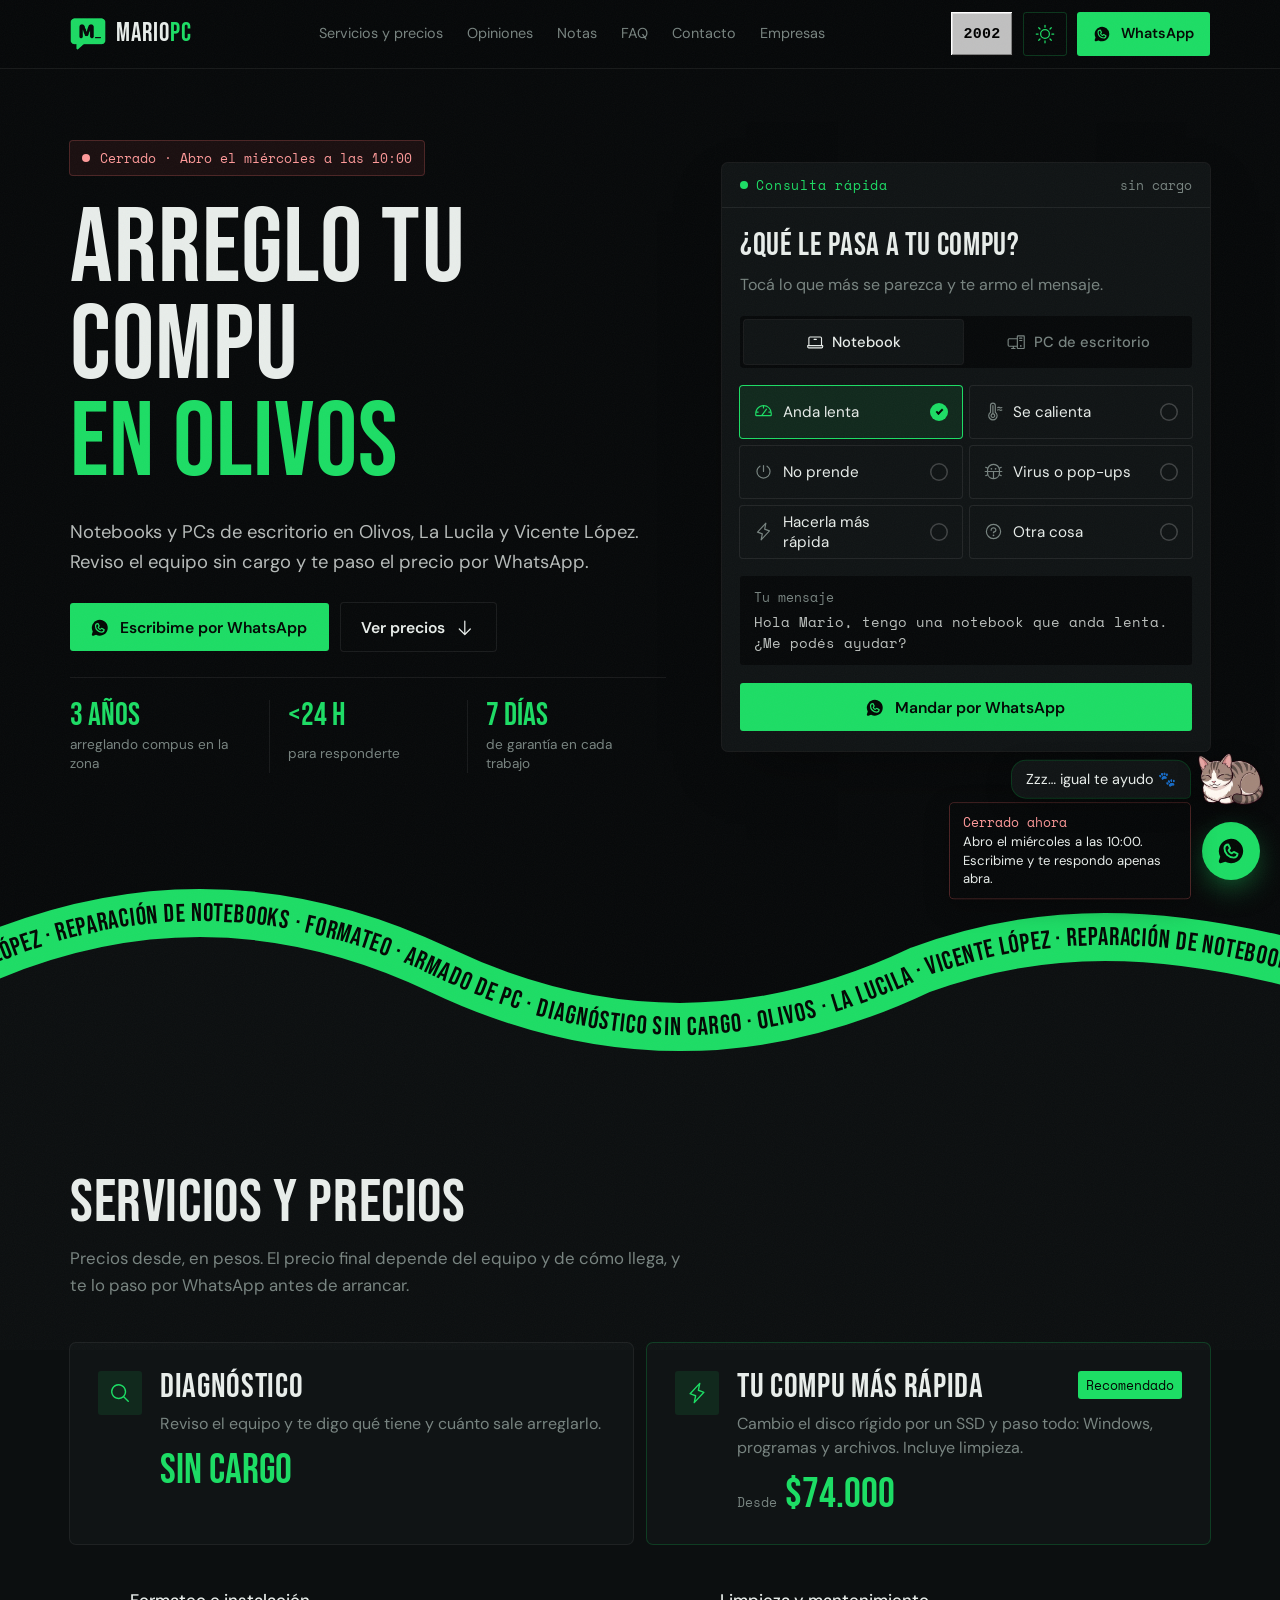
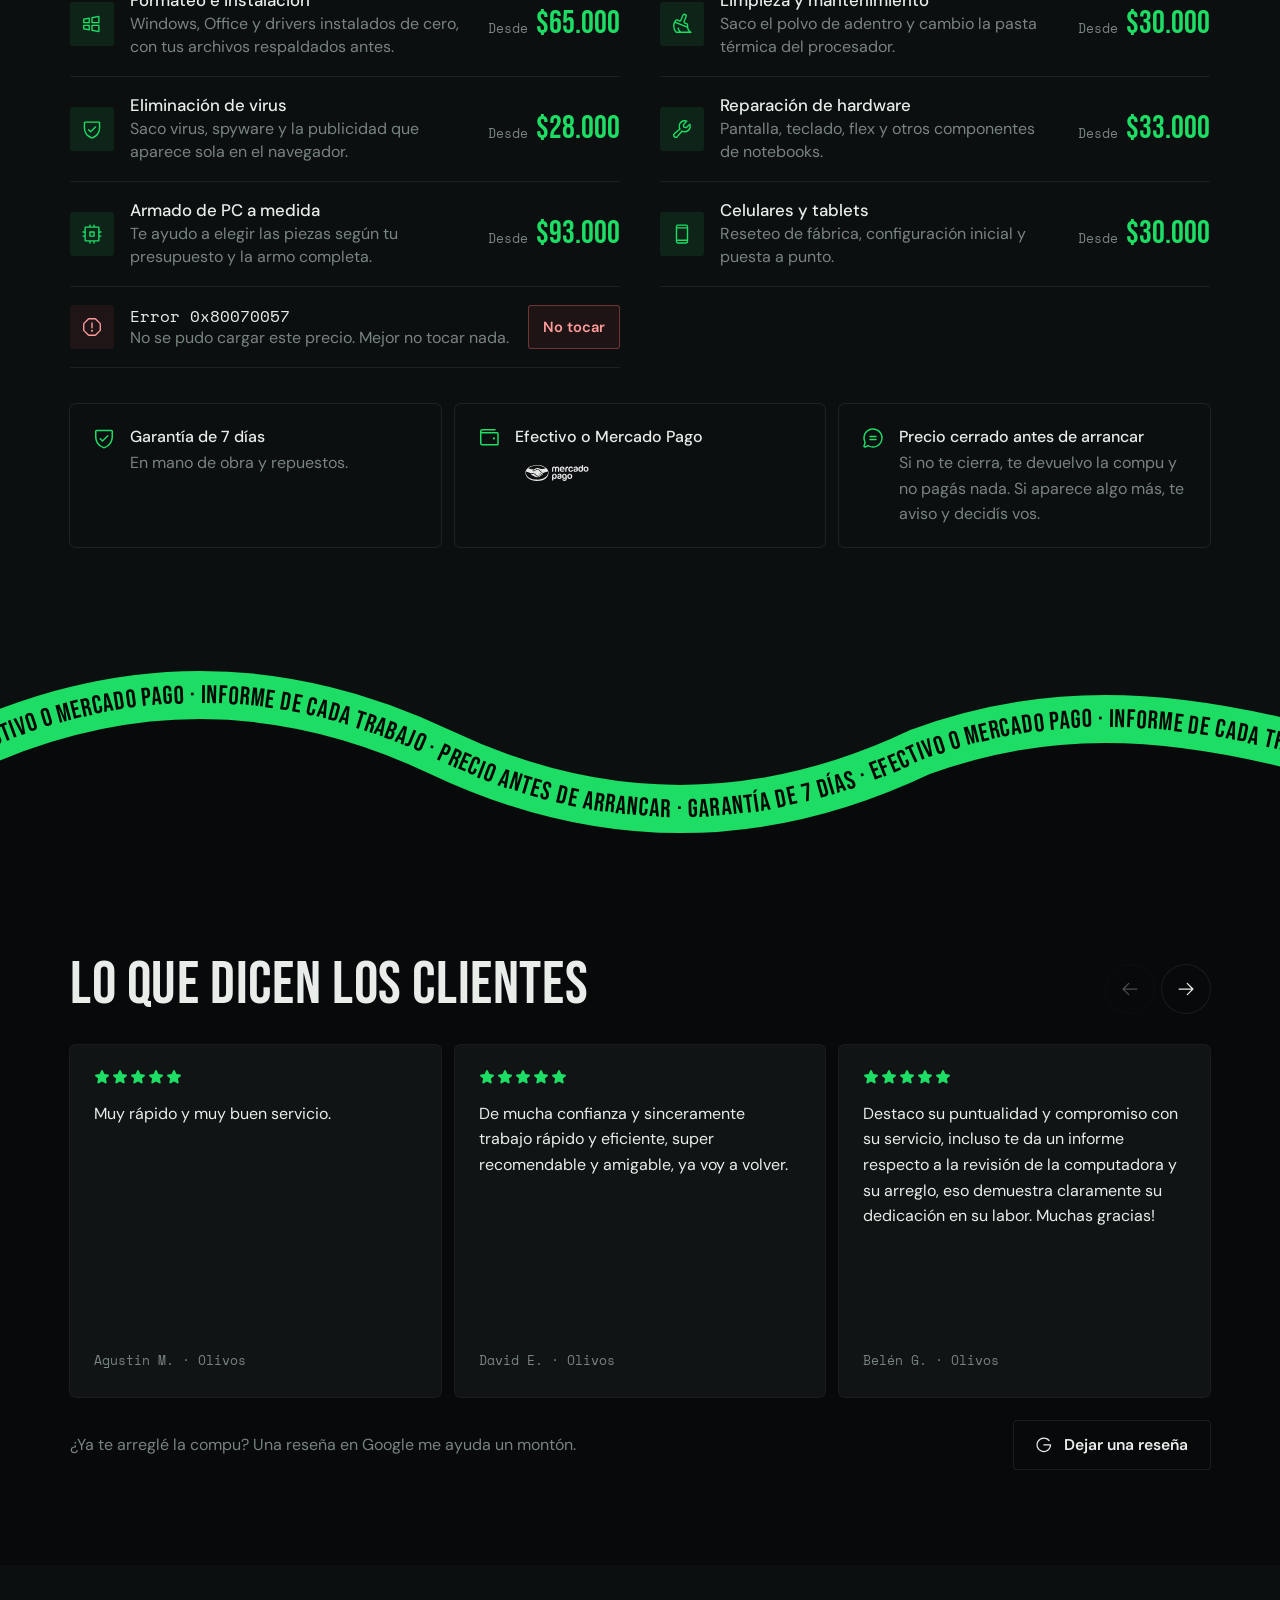
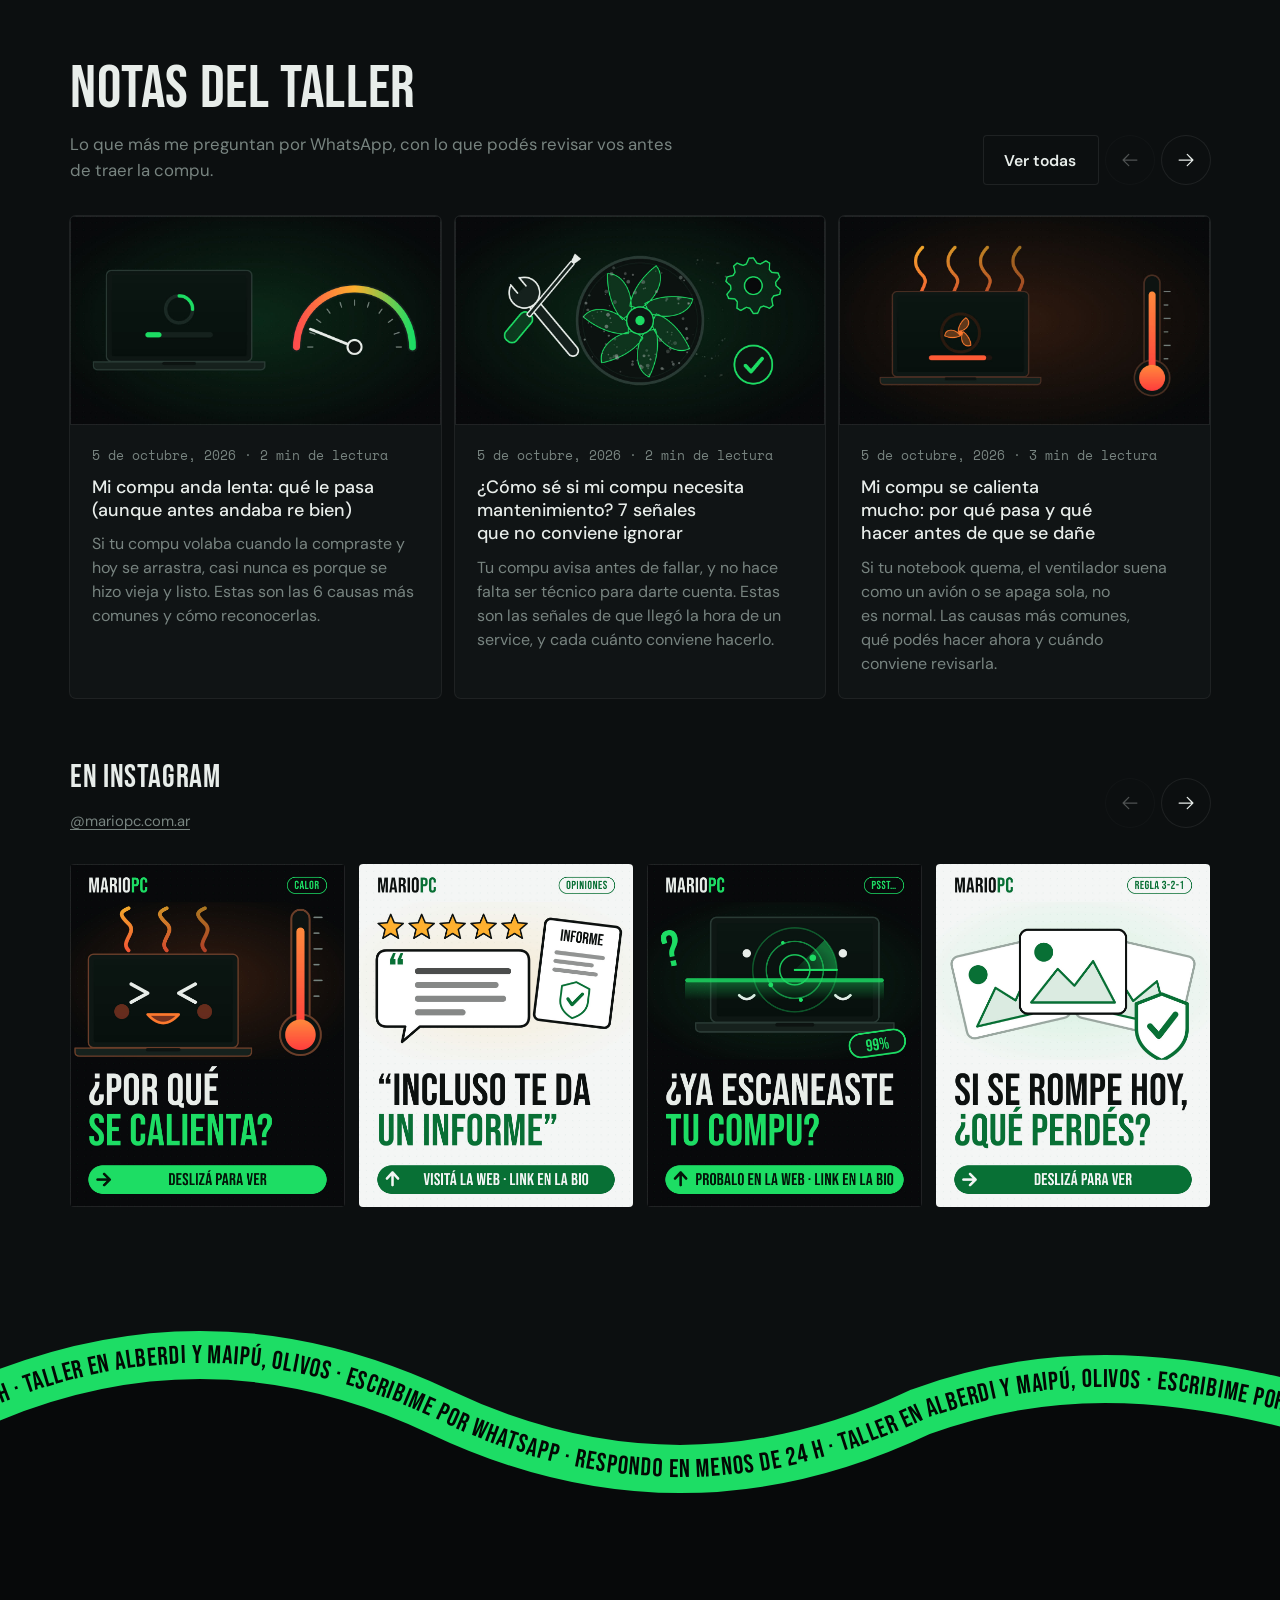
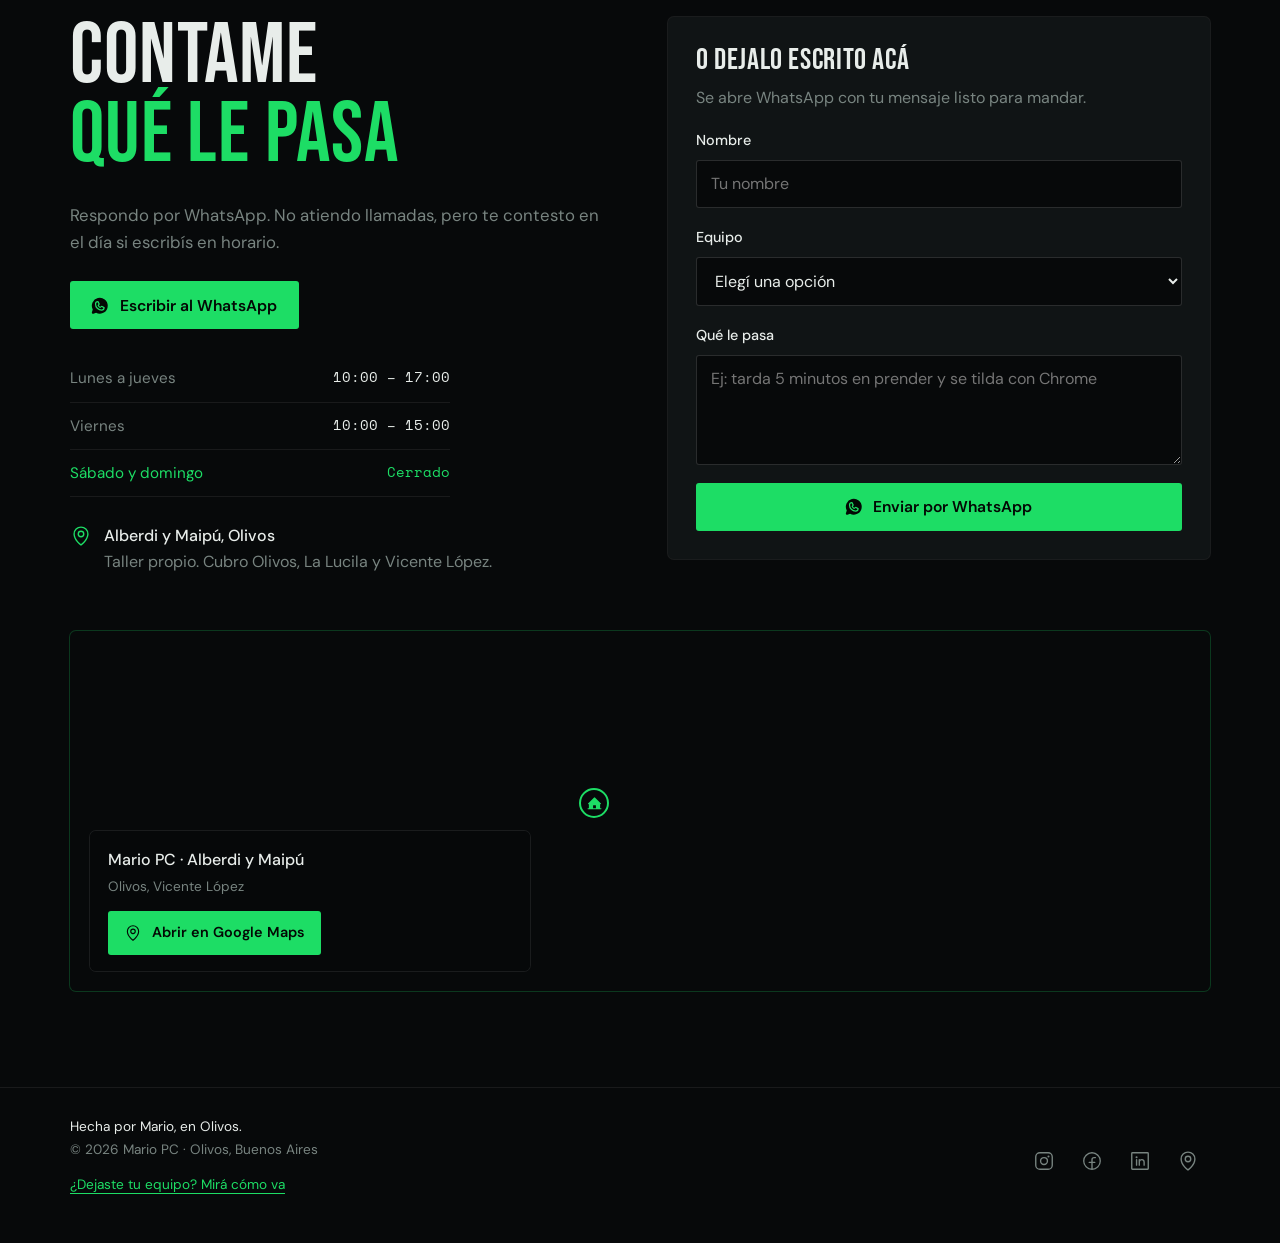
==== commit c6e763c1: "Instagram: actualizar la cola de publicaciones" ====
--- a/index.html
+++ b/index.html
@@ -1251,6 +1251,7 @@
     // Instagram
     // Agregá acá un objeto por cada publicación, la más nueva primero (ver README).
     const instagramPosts = [
+        { image: "instagram/cola/post16-01.jpg", url: "https://www.instagram.com/p/DgJXFPfl--v/" },
         { image: "instagram/cola/post15.jpg", url: "https://www.instagram.com/p/Df8cmUXDCpN/" },
         { image: "instagram/cola/post14.jpg", url: "https://www.instagram.com/p/Df3gYTFjjFD/" },
         { image: "instagram/cola/post13-01.jpg", url: "https://www.instagram.com/p/DfqRmI7FN4j/" },
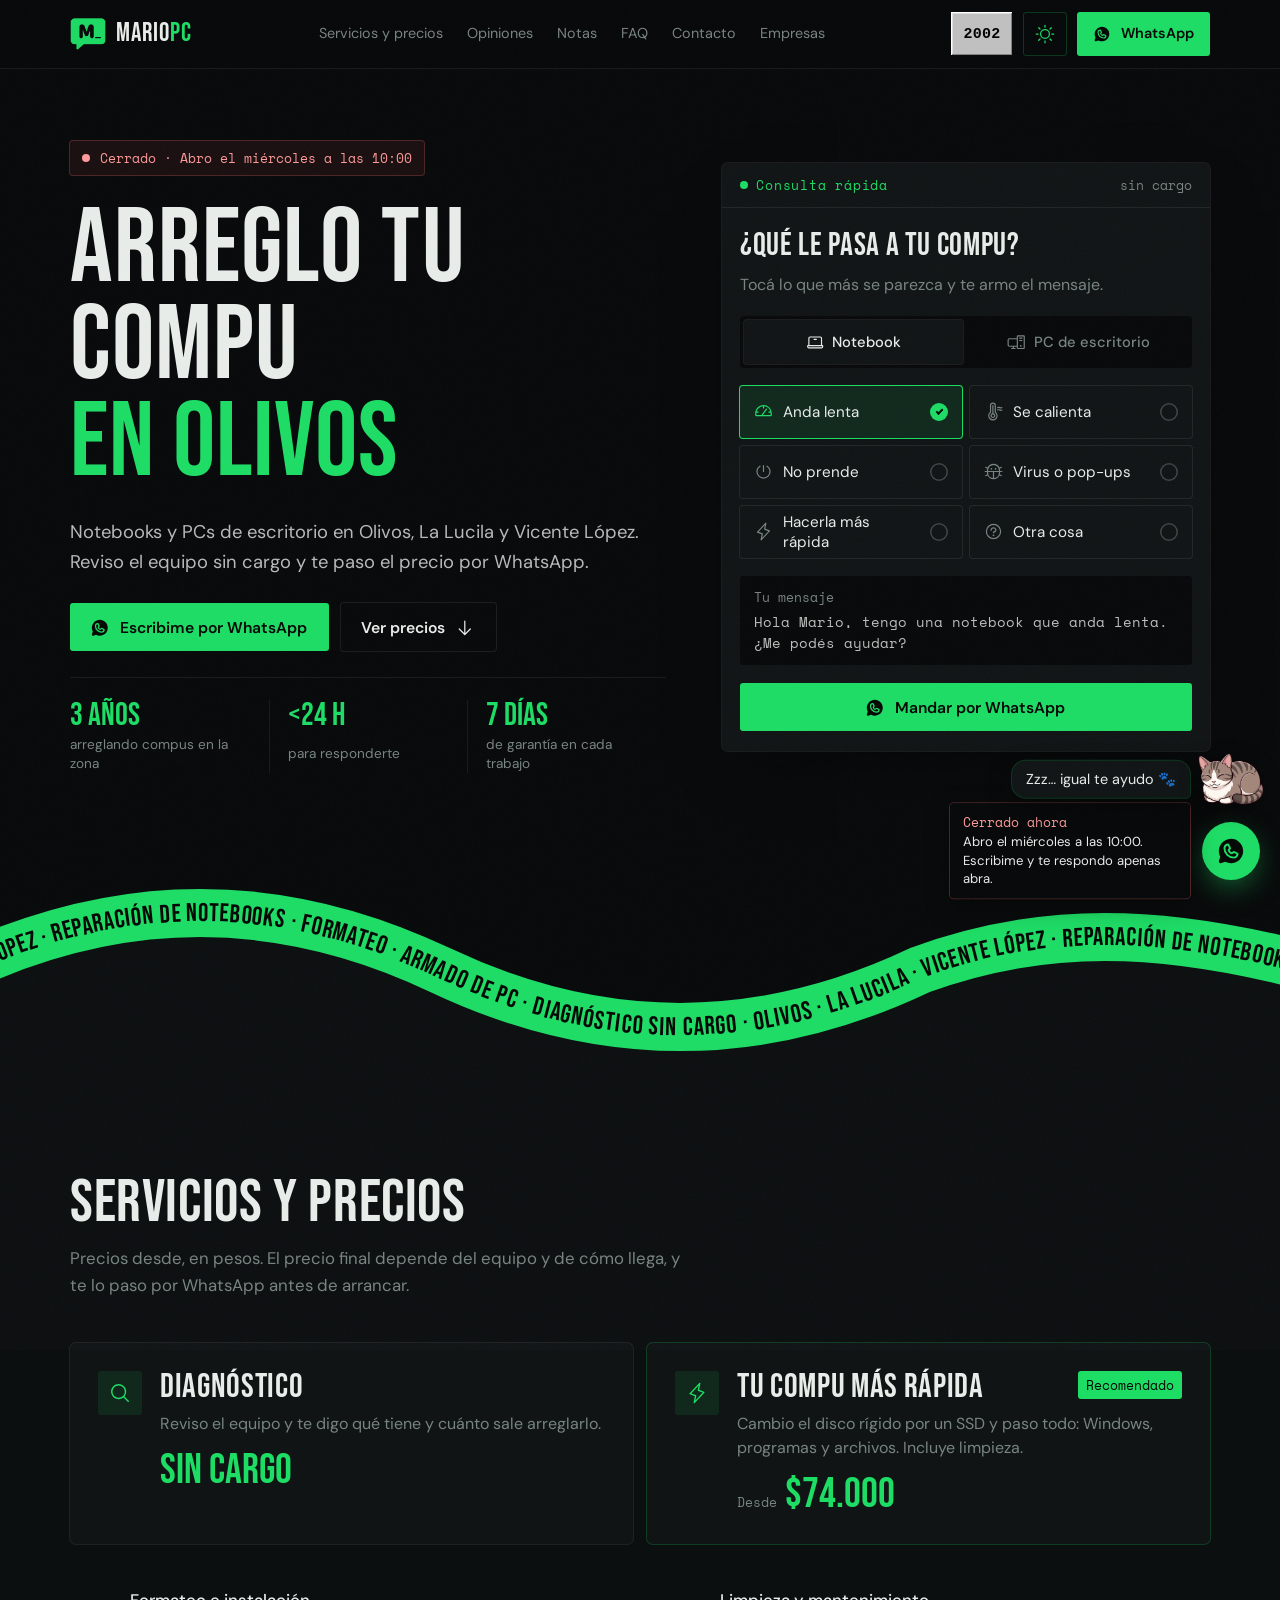
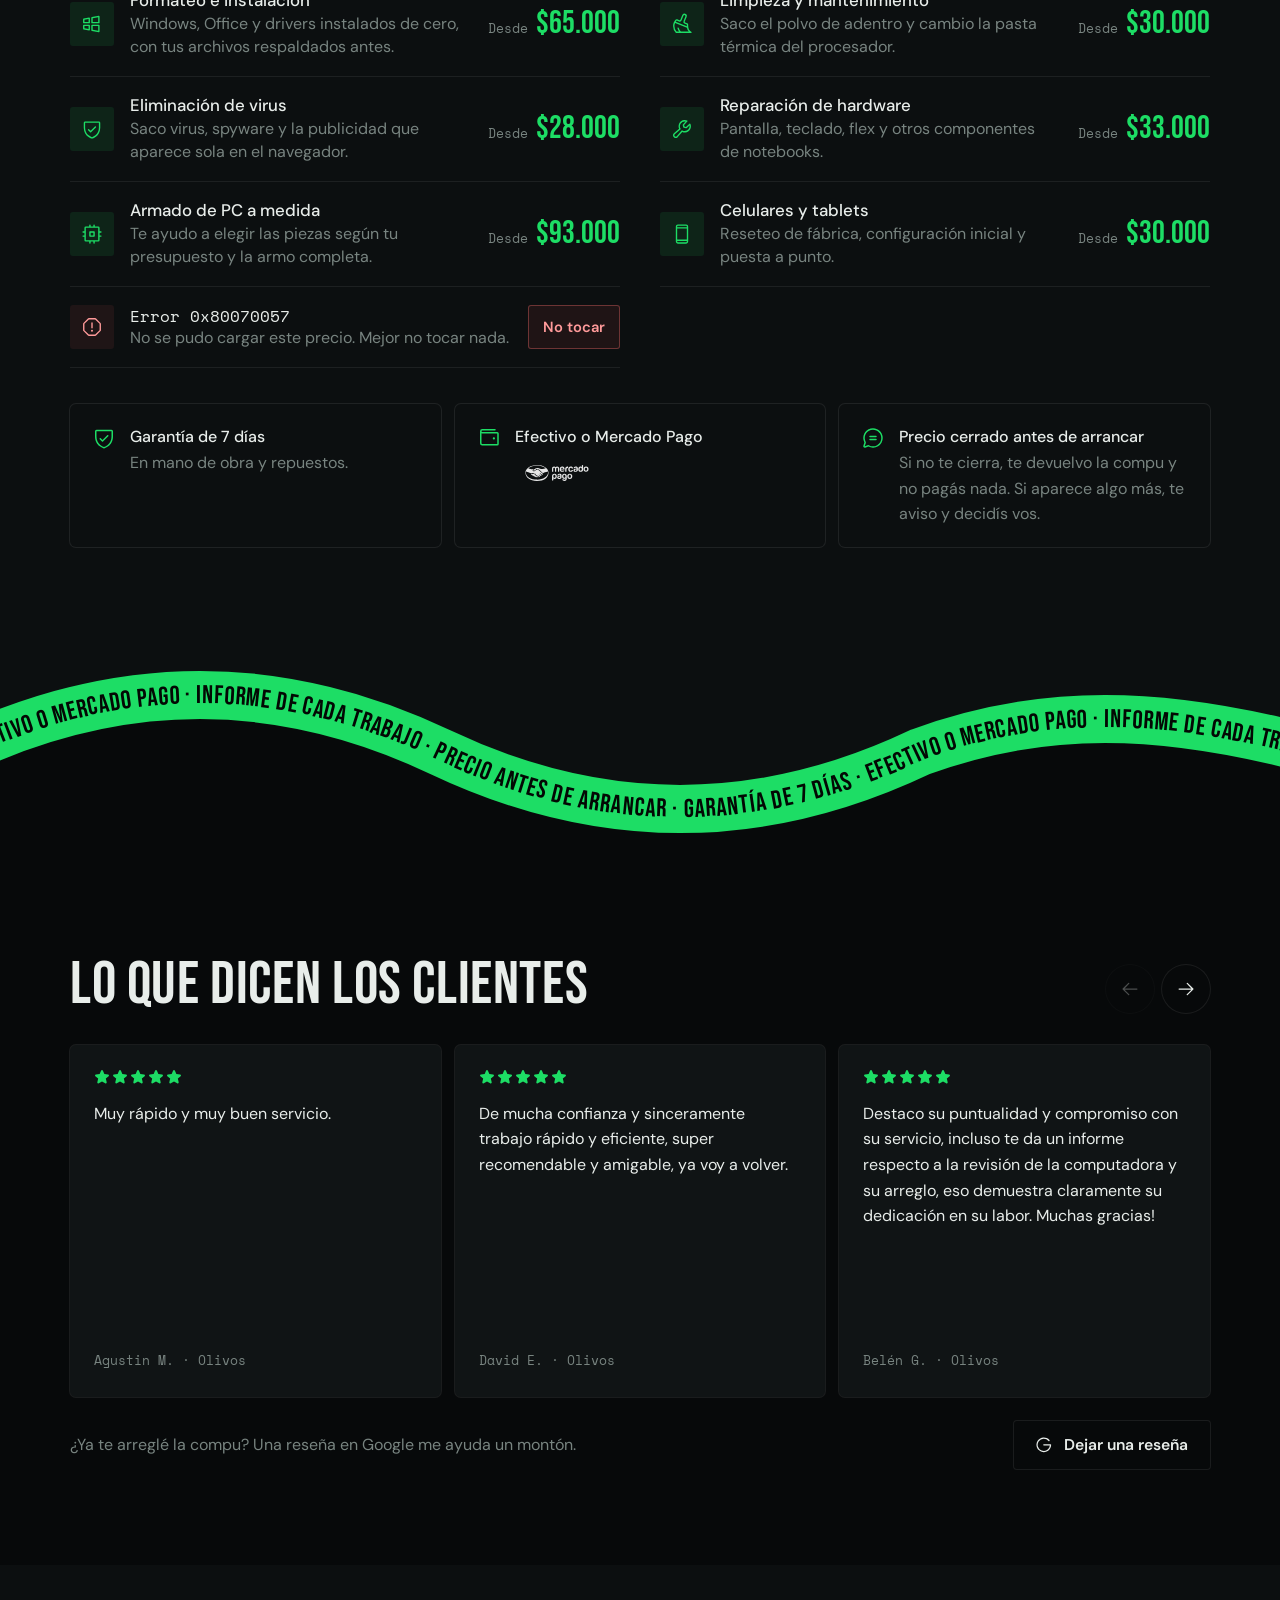
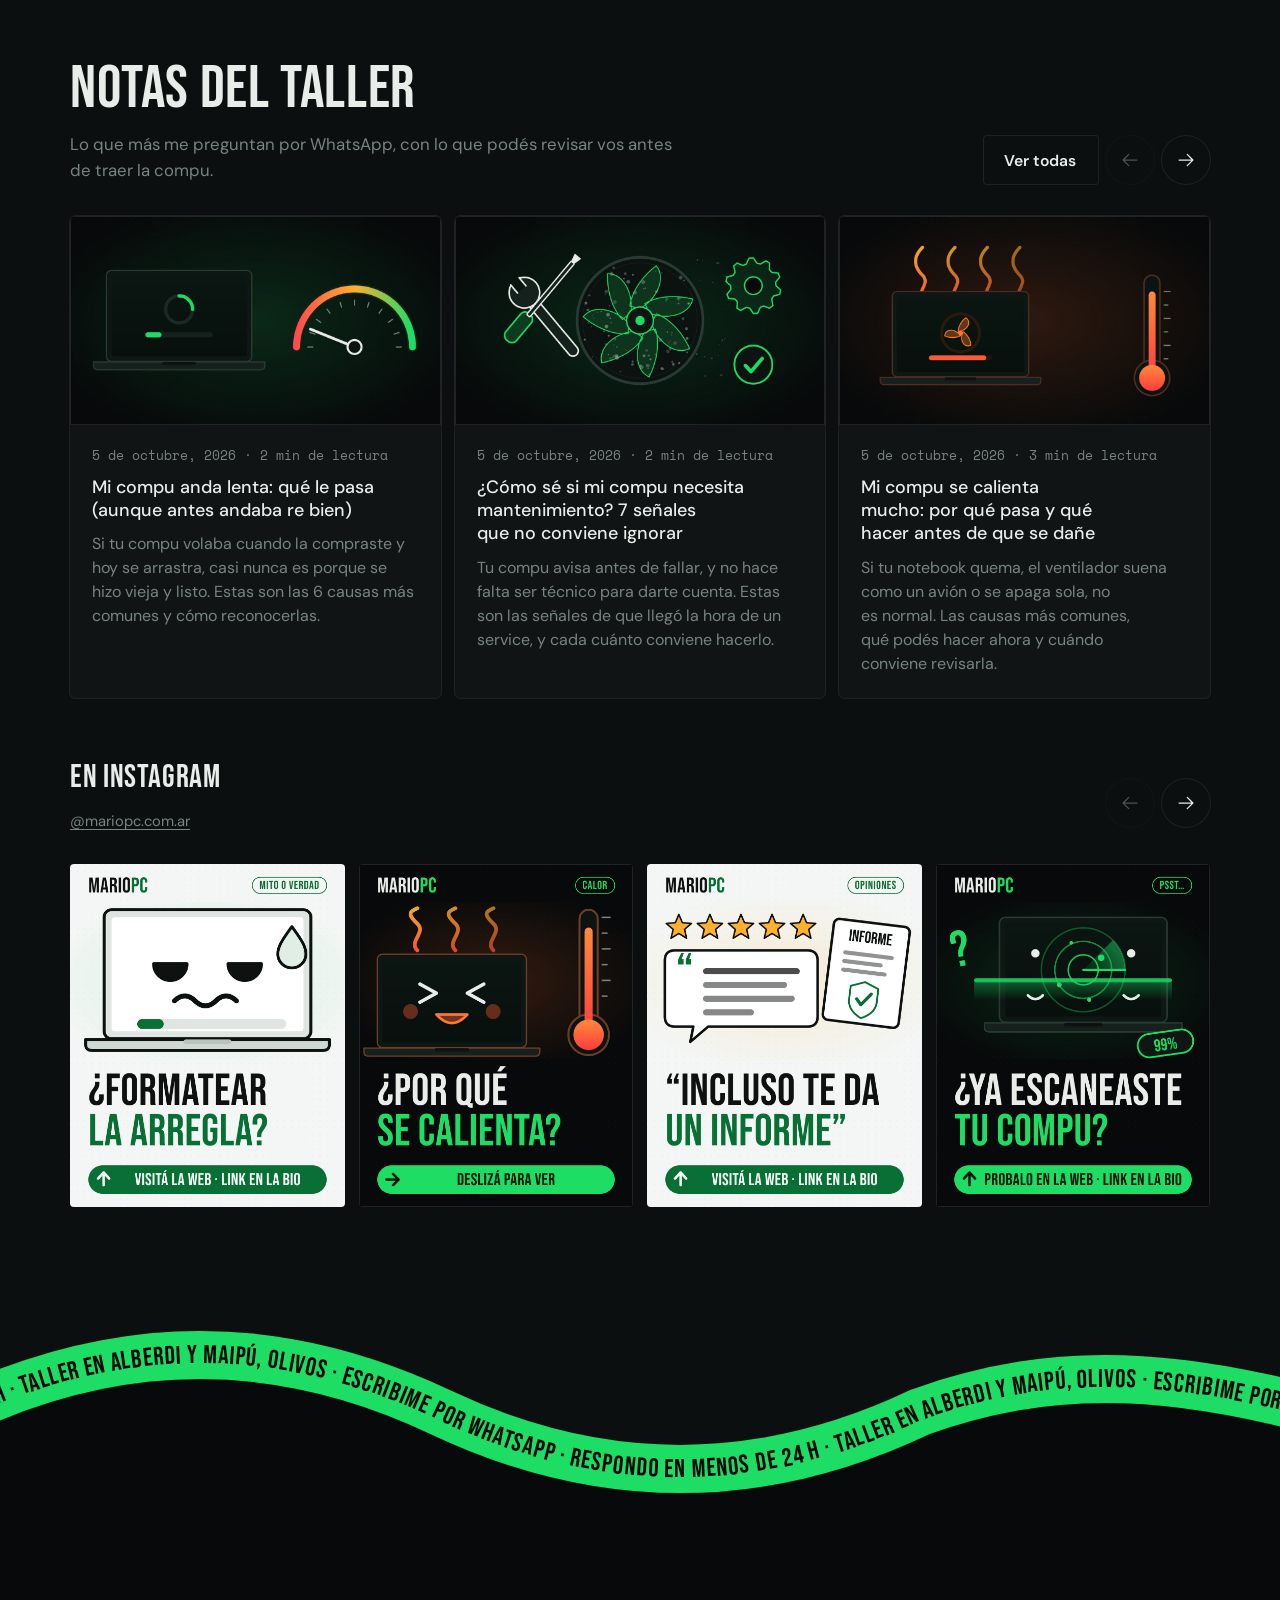
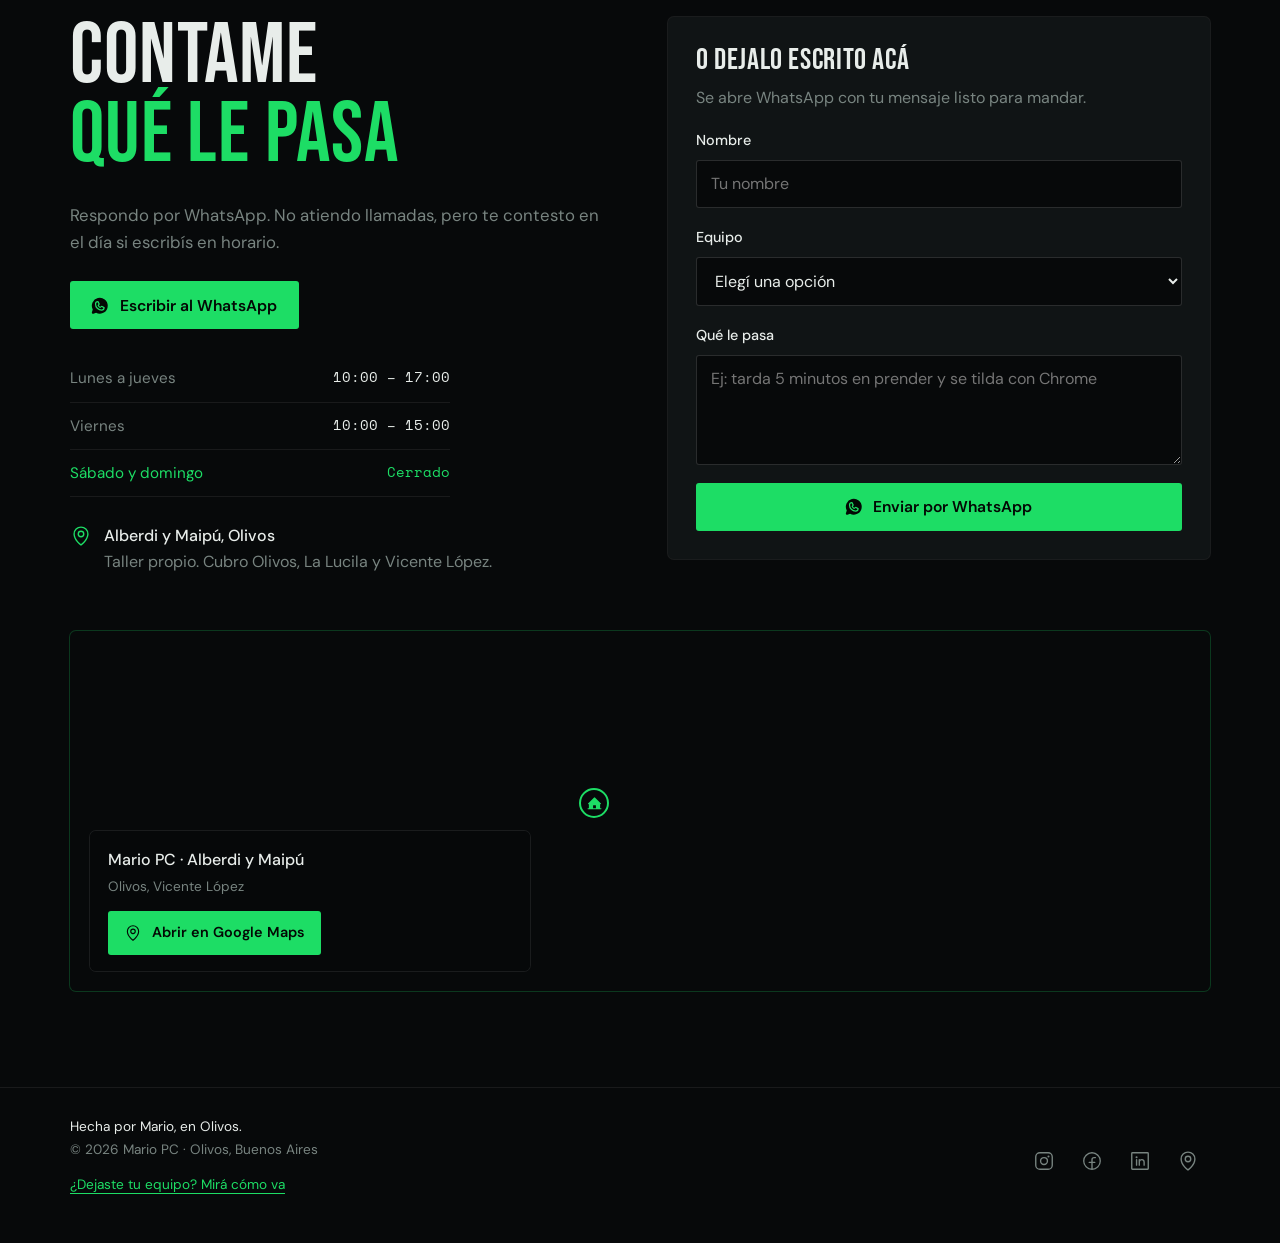
==== commit d41b1de8: "Instagram: actualizar la cola de publicaciones" ====
--- a/index.html
+++ b/index.html
@@ -1251,6 +1251,7 @@
     // Instagram
     // Agregá acá un objeto por cada publicación, la más nueva primero (ver README).
     const instagramPosts = [
+        { image: "instagram/cola/post17.jpg", url: "https://www.instagram.com/p/DgOwGDqAPHn/" },
         { image: "instagram/cola/post16-01.jpg", url: "https://www.instagram.com/p/DgJXFPfl--v/" },
         { image: "instagram/cola/post15.jpg", url: "https://www.instagram.com/p/Df8cmUXDCpN/" },
         { image: "instagram/cola/post14.jpg", url: "https://www.instagram.com/p/Df3gYTFjjFD/" },
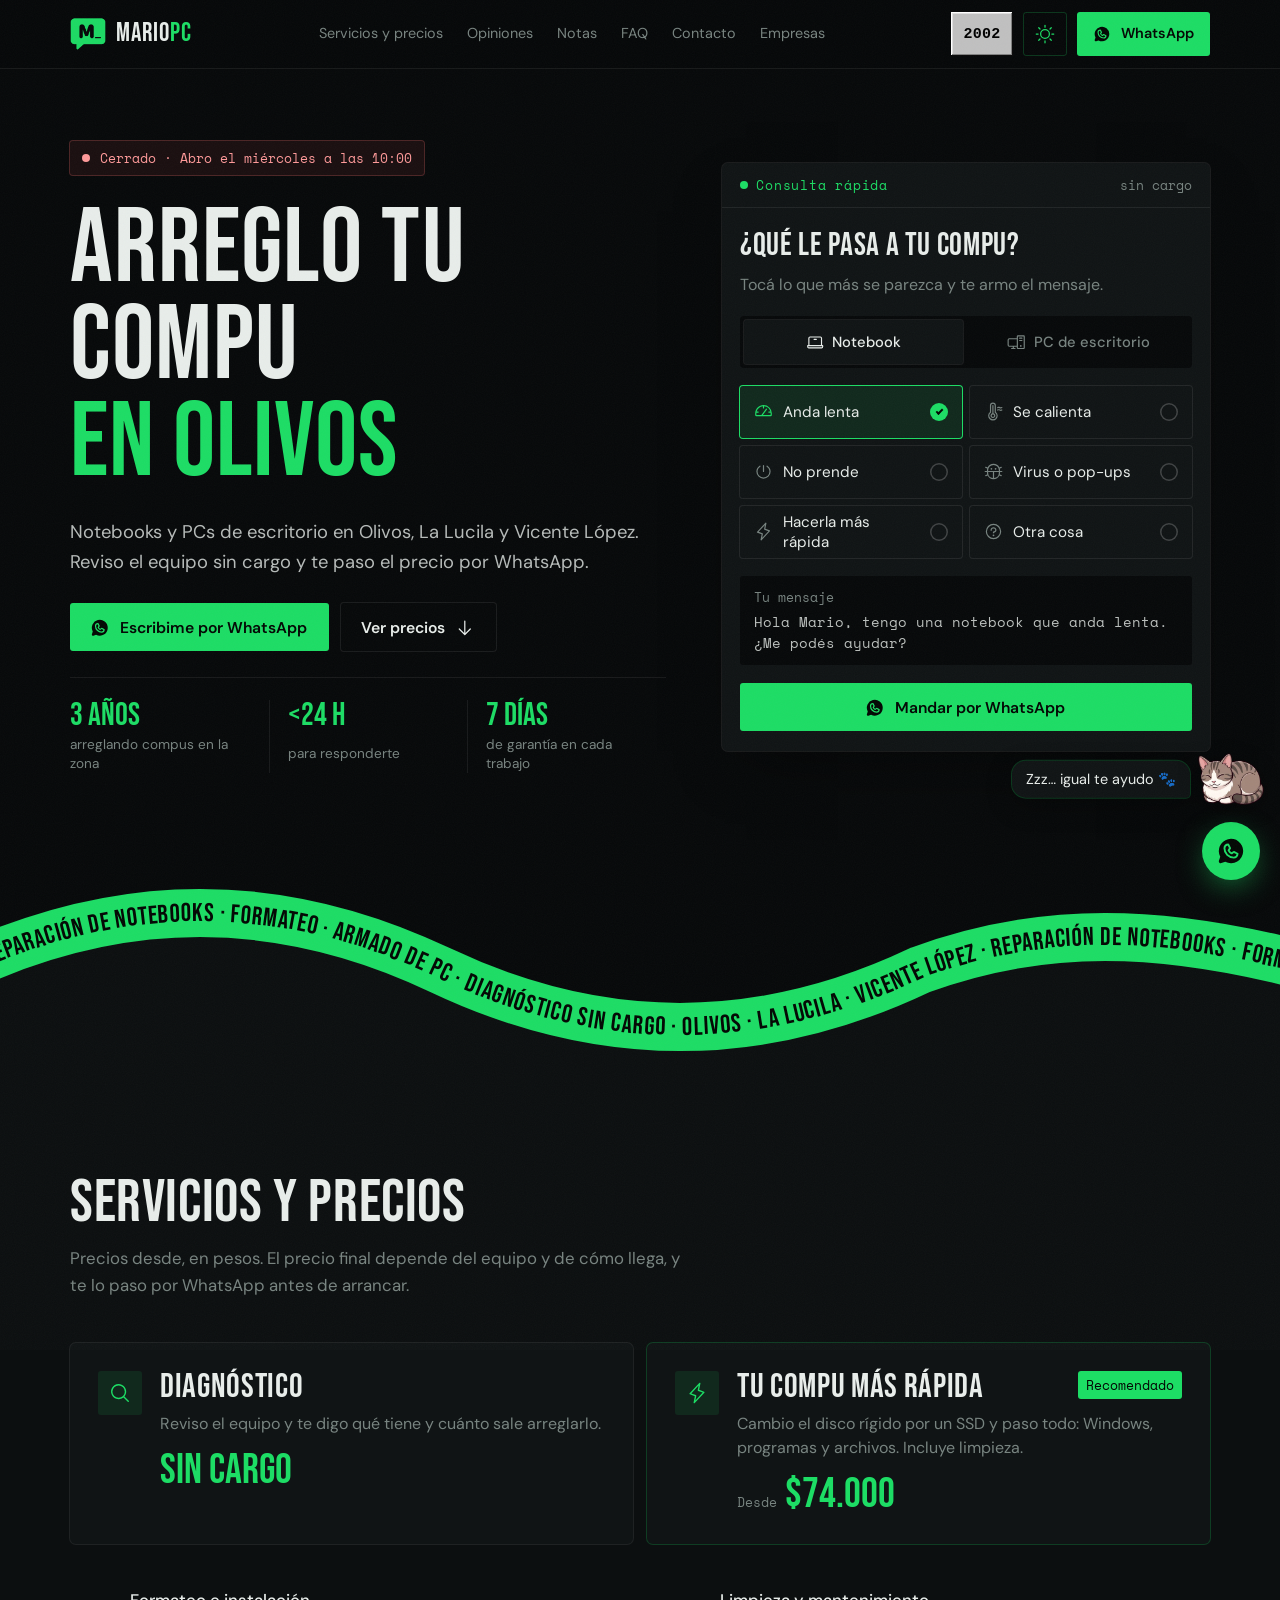
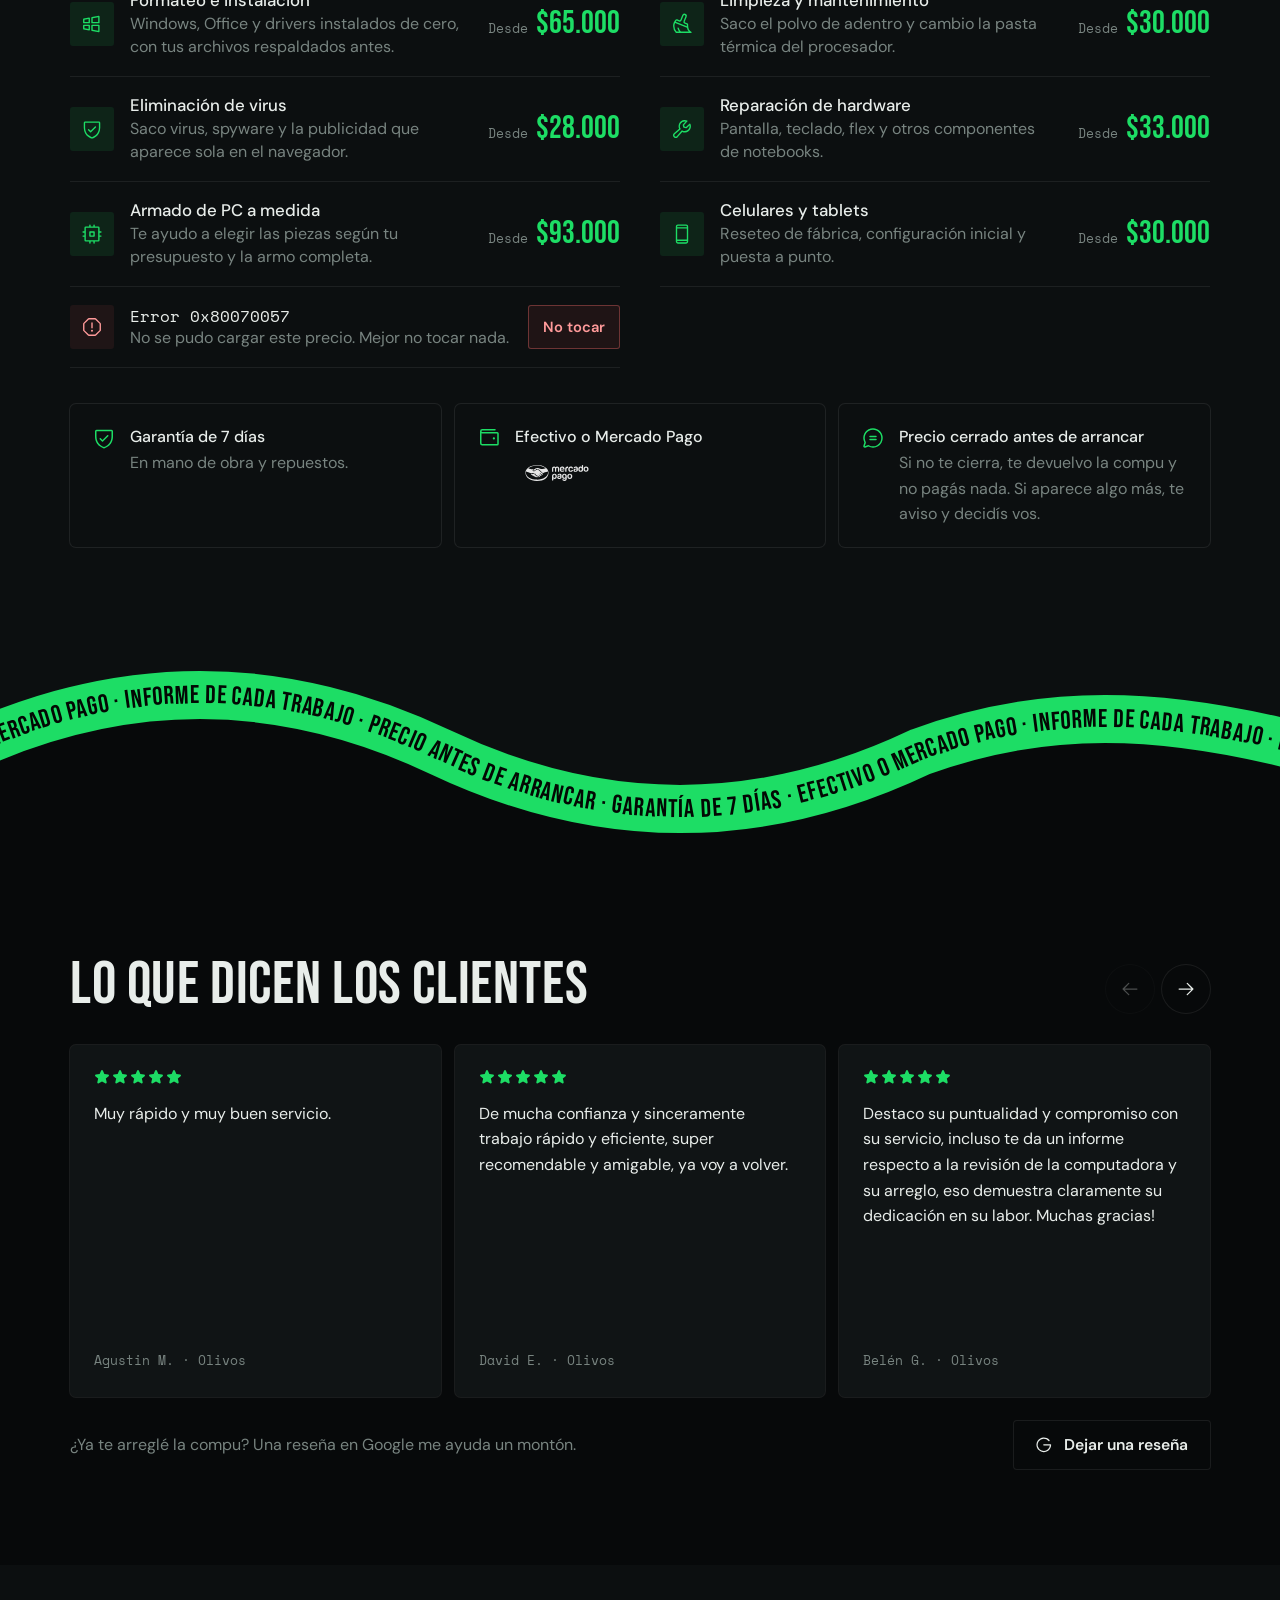
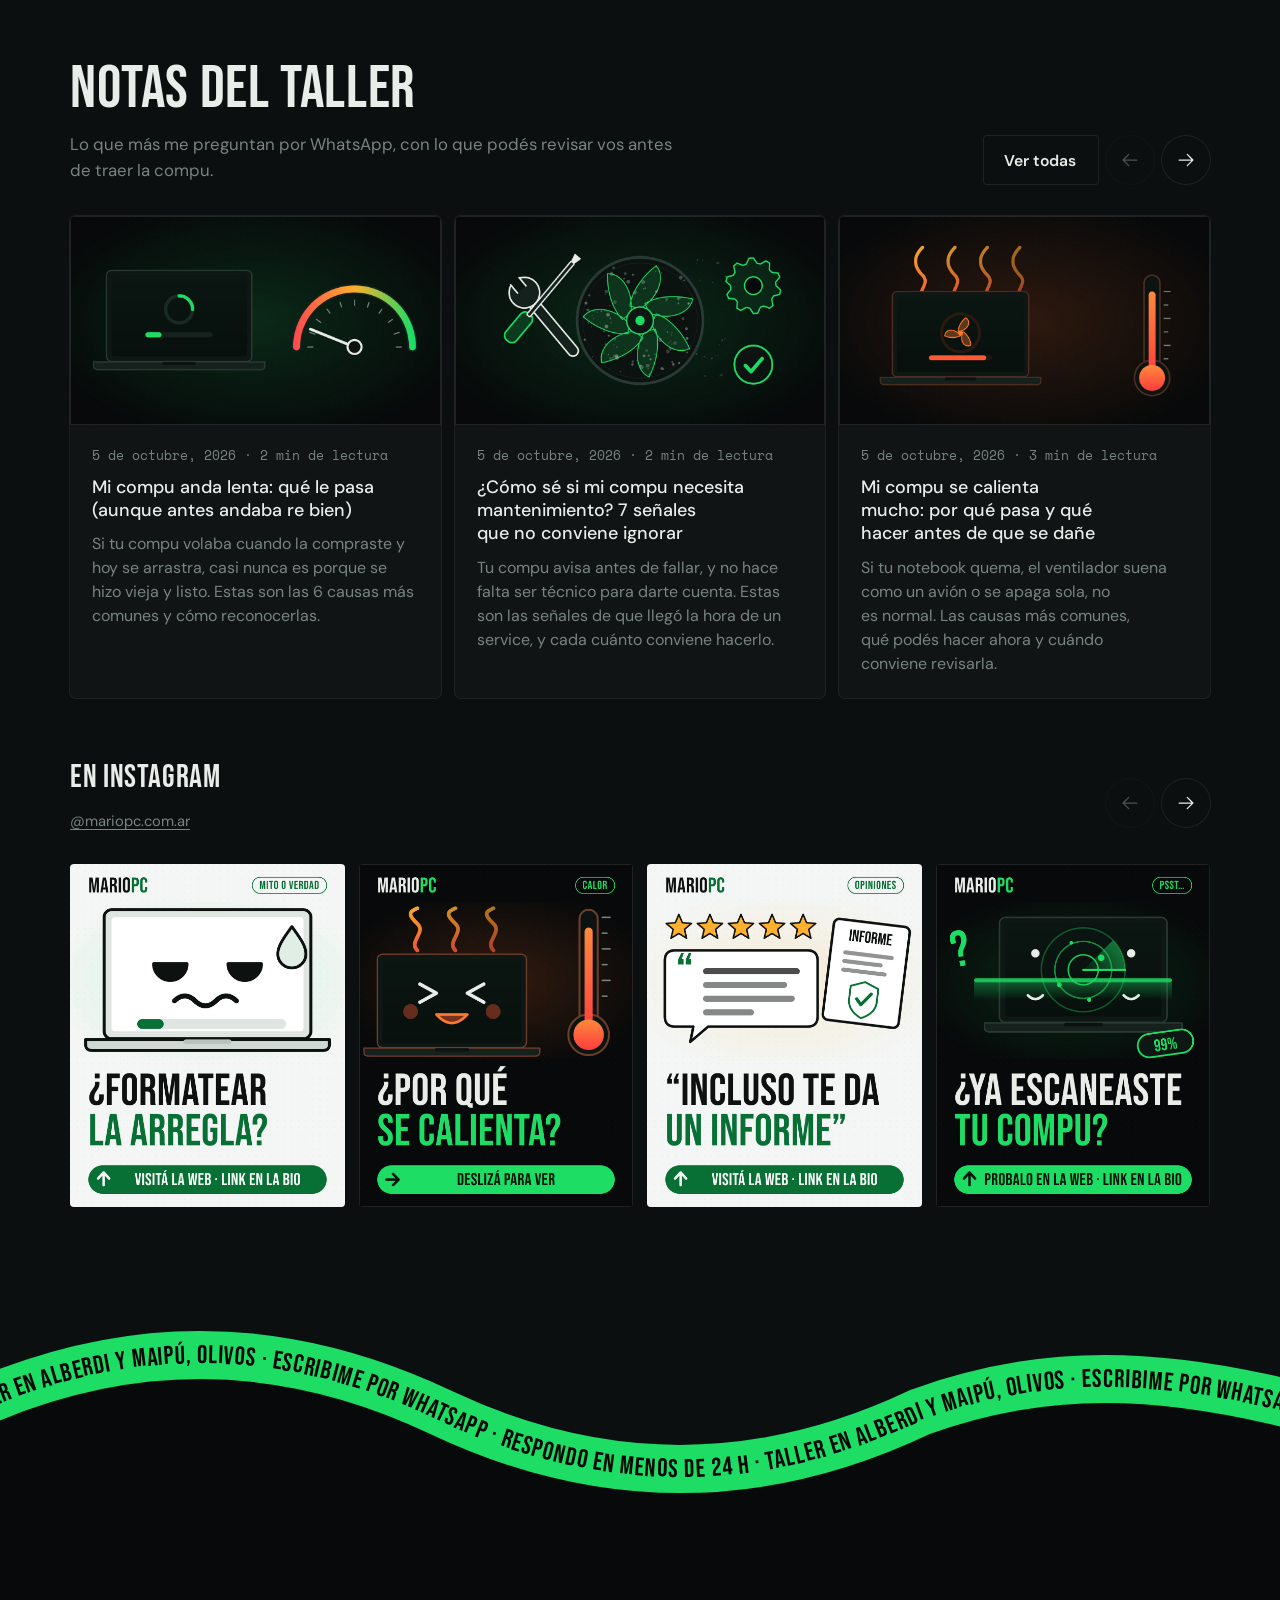
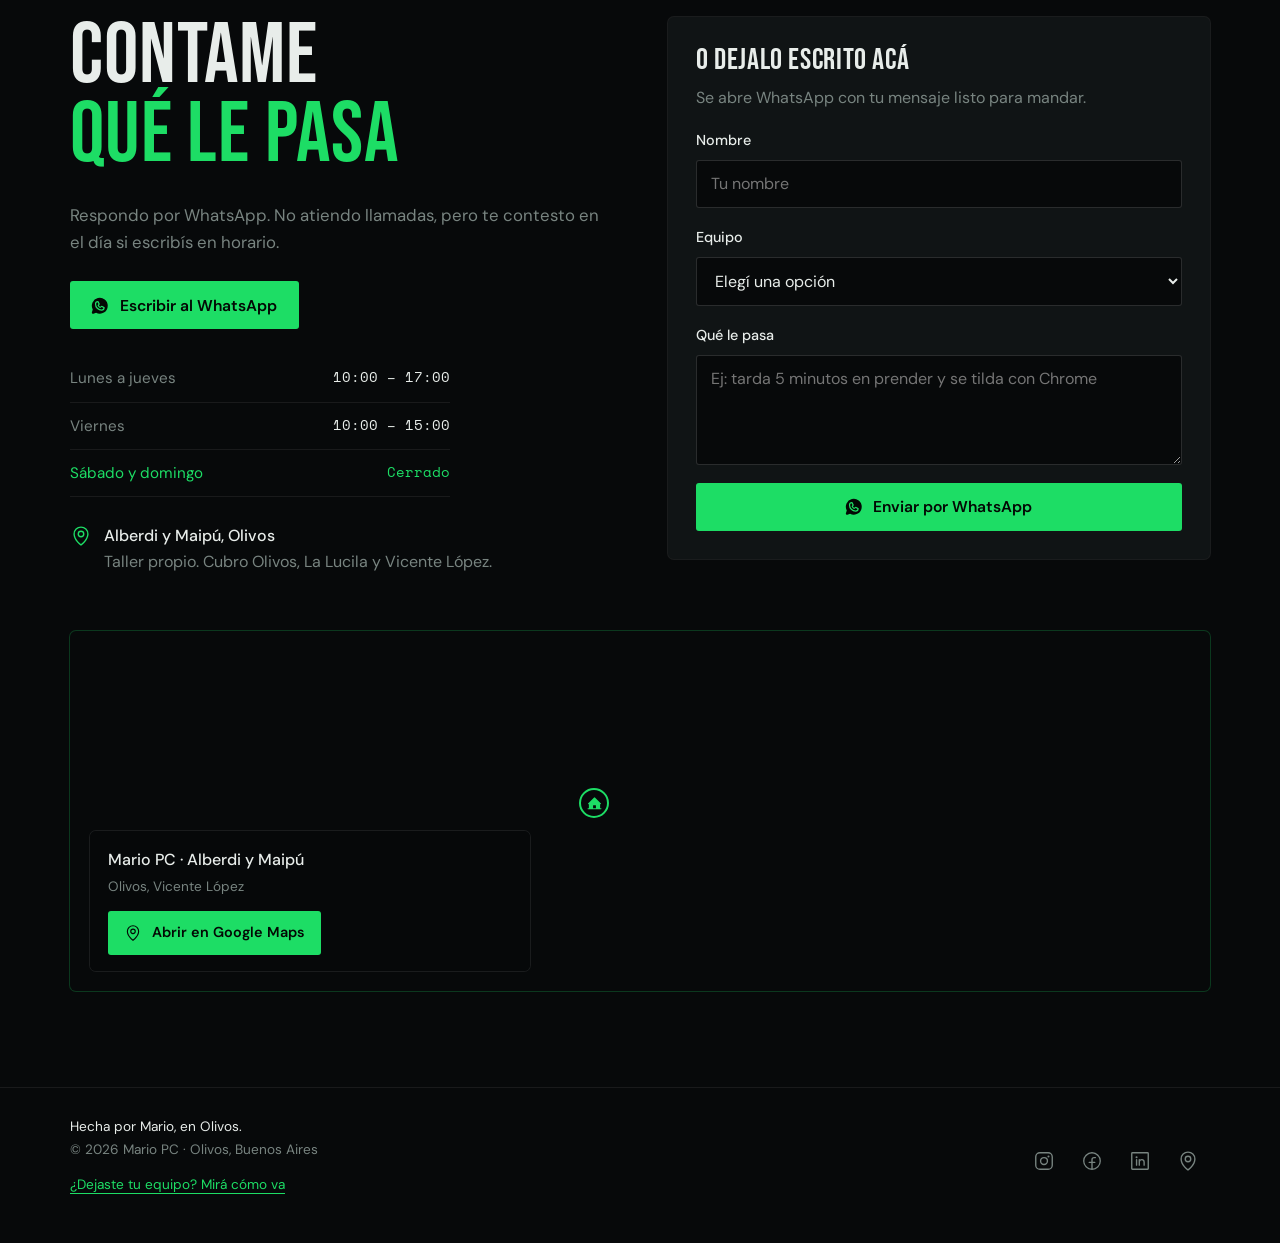
==== commit b84fabe0: "Diciembre 2026: posts de Instagram, notas del blog programadas y aviso de mudanza - 10 publicaciones" ====
--- a/index.html
+++ b/index.html
@@ -29,7 +29,7 @@
     <link rel="stylesheet" href="/theme.css?v=3">
     <link rel="stylesheet" href="/site.css?v=3">
     <link rel="stylesheet" href="/pelusa.css?v=4">
-    <link rel="stylesheet" href="/retro.css?v=2">
+    <link rel="stylesheet" href="/retro.css?v=3">
 
     <!-- Open Graph -->
     <meta property="og:type" content="website">
@@ -616,7 +616,7 @@
       }
     }
     </script>
-<script src="horario.js?v=5" defer></script>
+<script src="horario.js?v=6" defer></script>
 </head>
 <body>
 
@@ -1695,7 +1695,7 @@
 </script>
 <script src="/site.js?v=2"></script>
 <script src="/theme.js?v=4" defer></script>
-<script src="/retro.js?v=2" defer></script>
+<script src="/retro.js?v=3" defer></script>
 <script src="/pelusa.js?v=4" defer></script>
 </body>
 </html>
--- a/retro.css
+++ b/retro.css
@@ -689,3 +689,7 @@
     html[data-retro] .whatsapp-float.msn-buzz,
     html[data-retro] img.retro-56k { animation: none !important; }
 }
+
+/* Aviso de arriba de todo (status.json → aviso, lo dibuja horario.js) */
+html[data-retro] .mpc-aviso { background: #ffffe1; color: #000000; border-bottom: 2px solid #000000; font-family: Tahoma, Verdana, sans-serif; font-size: 0.9rem; position: relative; z-index: 1; }
+html[data-retro] .mpc-aviso b { color: #000080; font-weight: 700; }
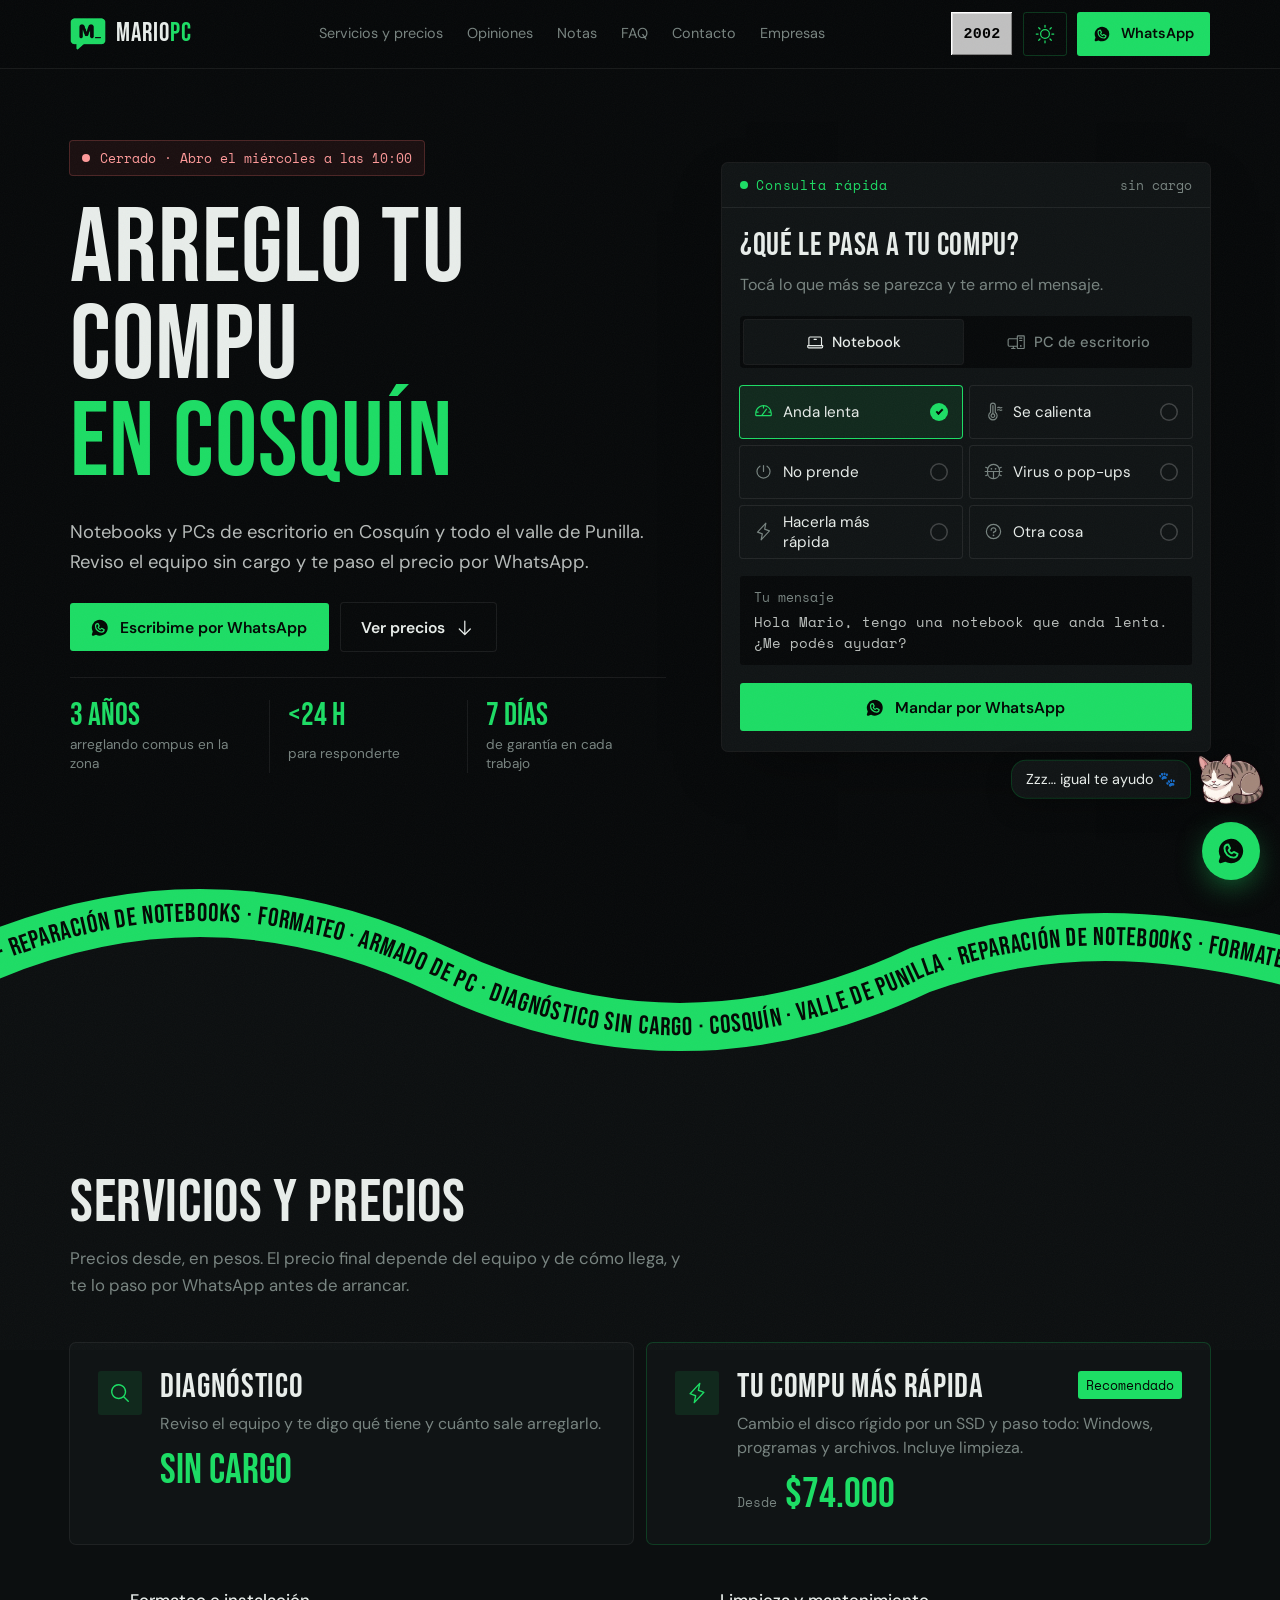
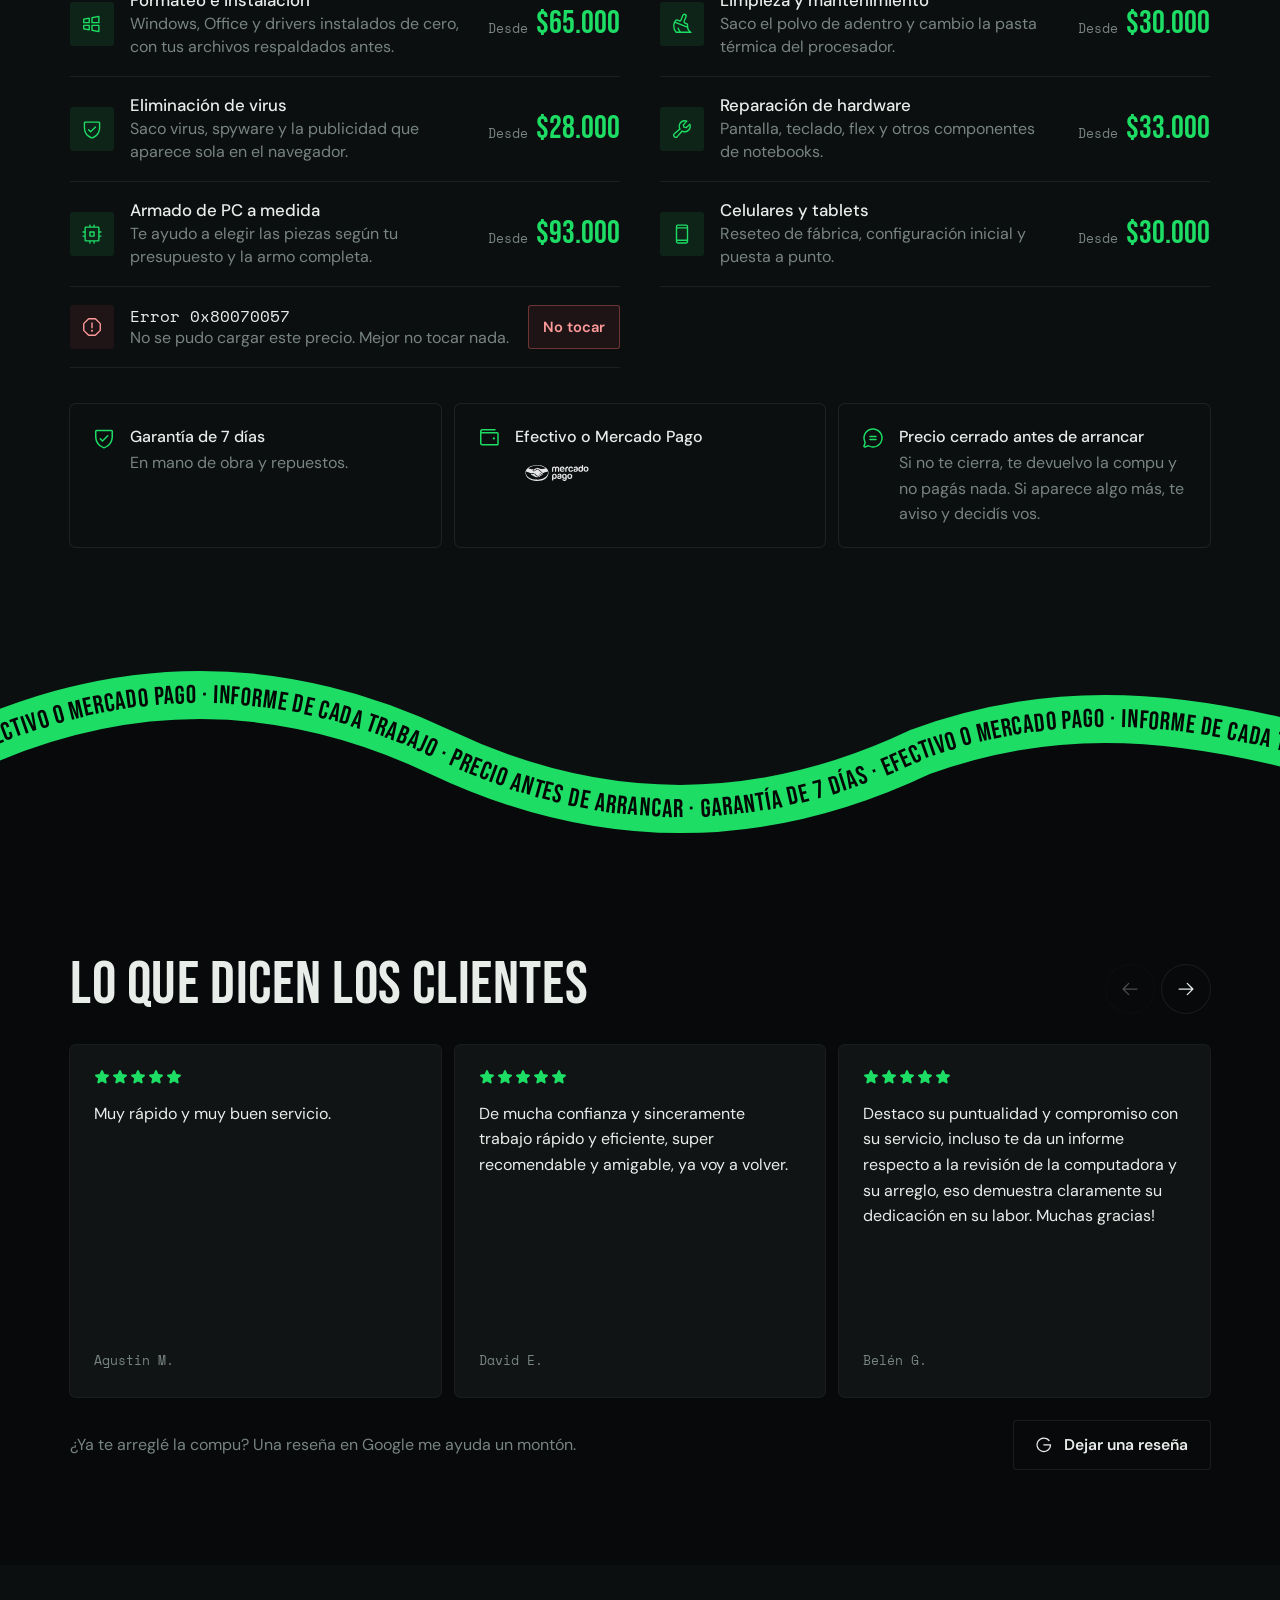
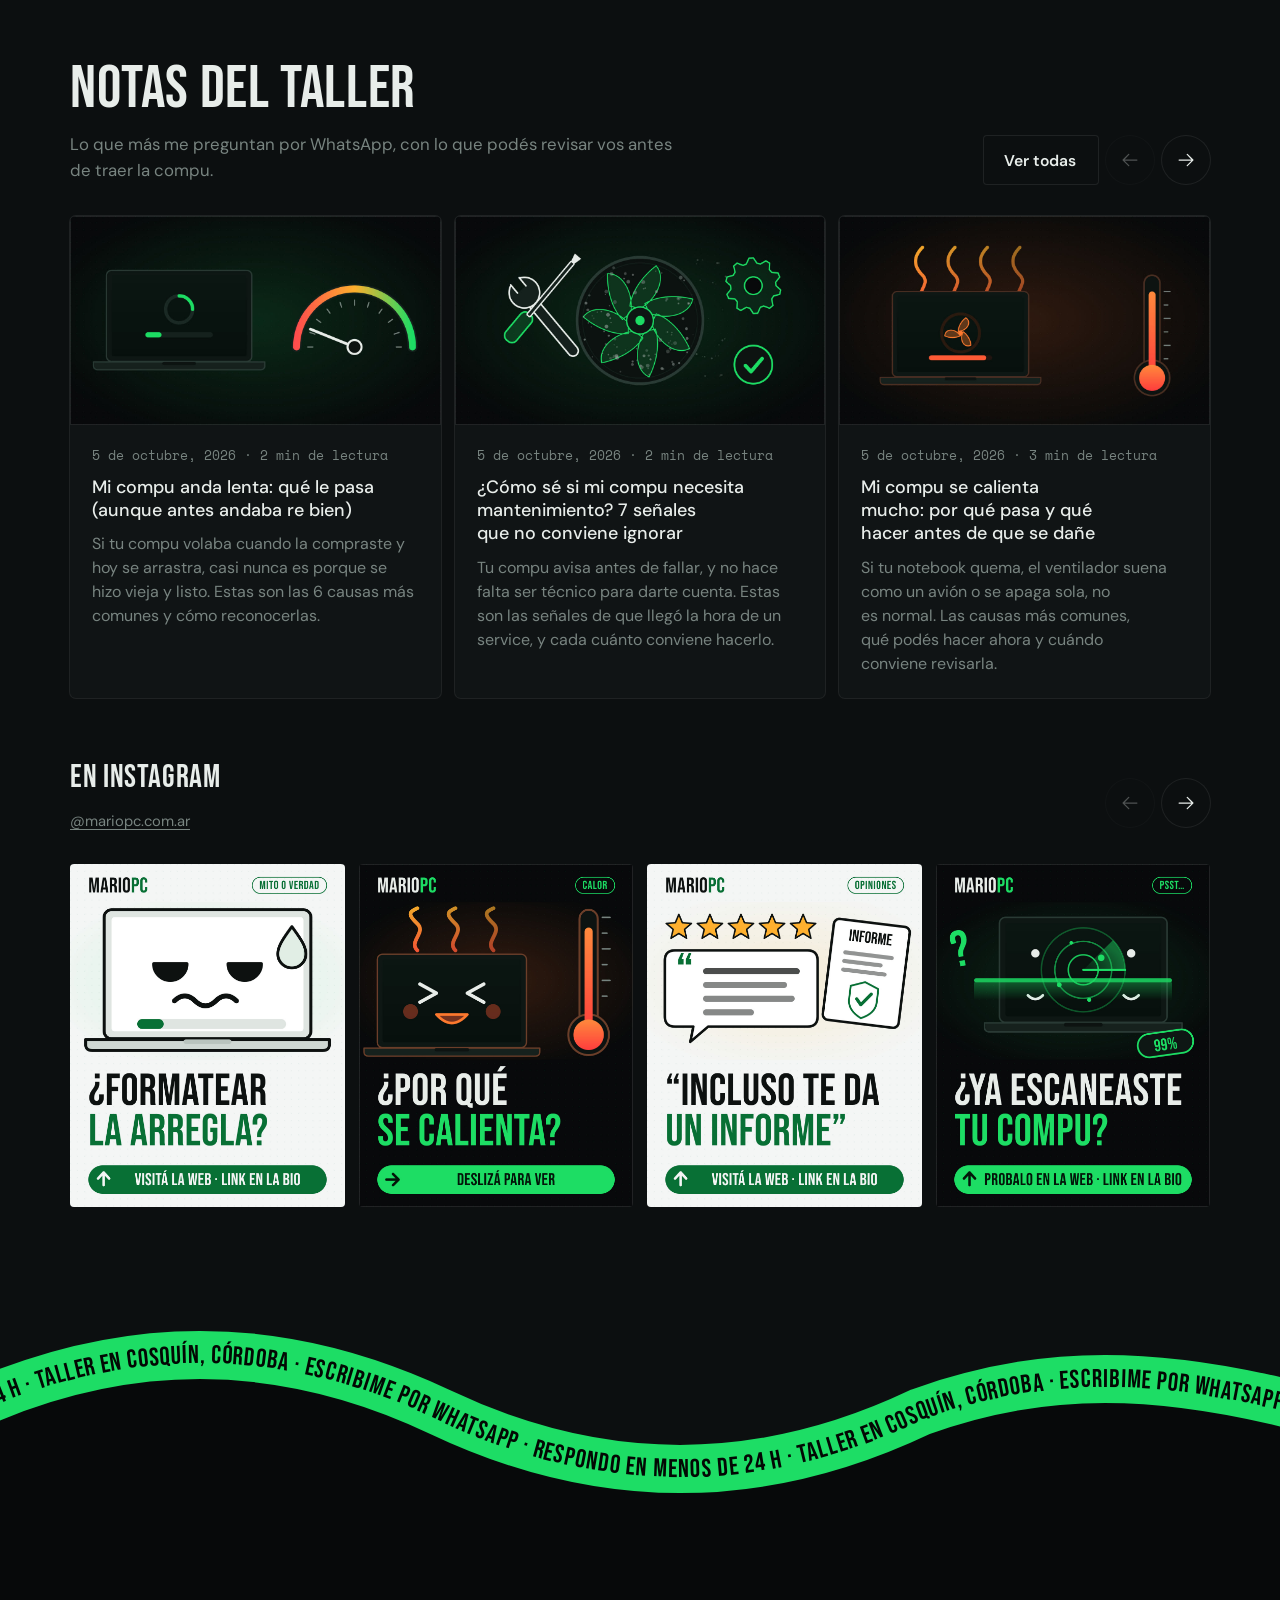
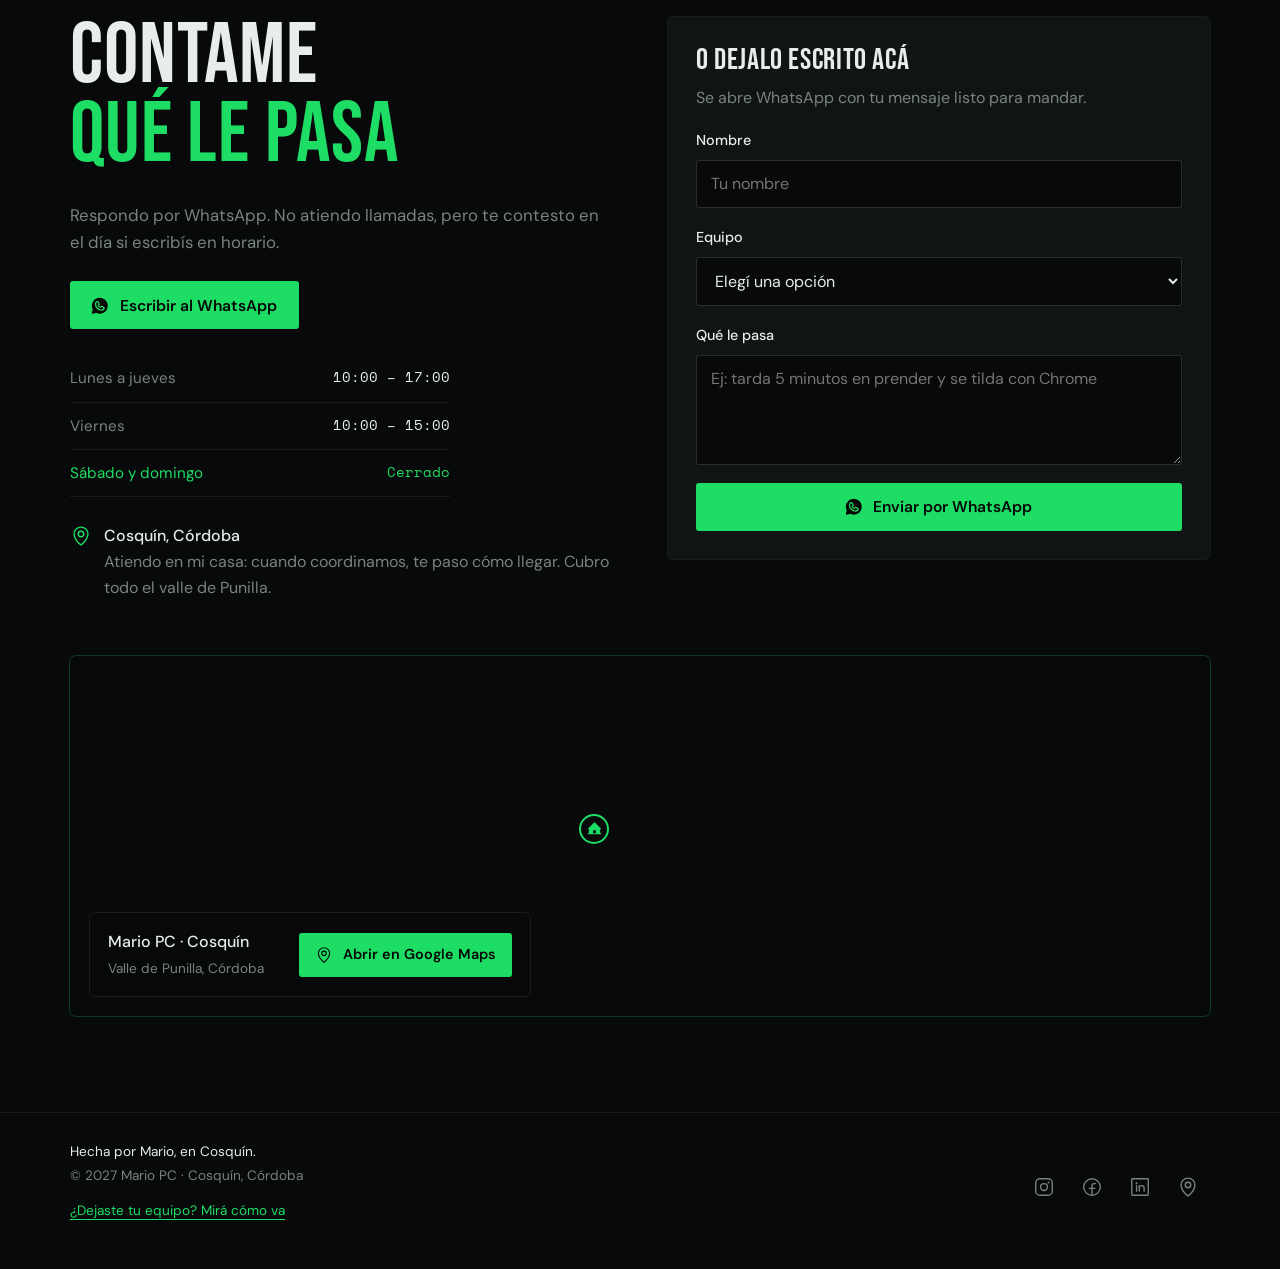
==== commit 10223c8a: "Mario PC en Cosquín: sacar Olivos de toda la web - Textos, títulos, metadatos y schema: Cosquín y el" ====
--- a/index.html
+++ b/index.html
@@ -13,9 +13,9 @@
         gtag('config', 'G-VBVPJ6H5H5');
     </script>
 
-    <meta name="description" content="Mario PC: reparación, mantenimiento y armado de PCs y notebooks en Olivos, Buenos Aires. Formateo, instalación de Windows y upgrade a SSD. Diagnóstico sin cargo. Zona: Olivos, La Lucila, Vicente López.">
+    <meta name="description" content="Mario PC: reparación, mantenimiento y armado de PCs y notebooks en Cosquín, Córdoba. Formateo, instalación de Windows y upgrade a SSD. Diagnóstico sin cargo. Zona: Cosquín y todo el valle de Punilla.">
     <link rel="canonical" href="https://www.mariopc.com.ar/">
-    <title>Mario PC · Servicio técnico en Olivos, La Lucila y Vicente López</title>
+    <title>Mario PC · Servicio técnico en Cosquín y el valle de Punilla</title>
 
     <!-- Favicon -->
     <link rel="icon" href="/favicon.ico?v=2" sizes="any">
@@ -36,17 +36,17 @@
     <meta property="og:url" content="https://www.mariopc.com.ar/">
     <meta property="og:site_name" content="Mario PC">
     <meta property="og:locale" content="es_AR">
-    <meta property="og:title" content="Mario PC · Servicio técnico en Olivos, La Lucila y Vicente López">
-    <meta property="og:description" content="Reparación, mantenimiento y armado de PCs y notebooks en Olivos, Buenos Aires. Formateo, instalación de Windows y upgrade a SSD. Diagnóstico sin cargo.">
-    <meta property="og:image" content="https://www.mariopc.com.ar/og-image.png?v=3">
+    <meta property="og:title" content="Mario PC · Servicio técnico en Cosquín y el valle de Punilla">
+    <meta property="og:description" content="Reparación, mantenimiento y armado de PCs y notebooks en Cosquín, Córdoba. Formateo, instalación de Windows y upgrade a SSD. Diagnóstico sin cargo.">
+    <meta property="og:image" content="https://www.mariopc.com.ar/og-image.png?v=4">
     <meta property="og:image:width" content="1200">
     <meta property="og:image:height" content="630">
 
     <!-- Twitter Card -->
     <meta name="twitter:card" content="summary_large_image">
-    <meta name="twitter:title" content="Mario PC · Servicio técnico en Olivos, La Lucila y Vicente López">
-    <meta name="twitter:description" content="Reparación, mantenimiento y armado de PCs y notebooks en Olivos, Buenos Aires. Formateo, instalación de Windows y upgrade a SSD. Diagnóstico sin cargo.">
-    <meta name="twitter:image" content="https://www.mariopc.com.ar/og-image.png?v=3">
+    <meta name="twitter:title" content="Mario PC · Servicio técnico en Cosquín y el valle de Punilla">
+    <meta name="twitter:description" content="Reparación, mantenimiento y armado de PCs y notebooks en Cosquín, Córdoba. Formateo, instalación de Windows y upgrade a SSD. Diagnóstico sin cargo.">
+    <meta name="twitter:image" content="https://www.mariopc.com.ar/og-image.png?v=4">
 
     <link rel="preconnect" href="https://fonts.googleapis.com">
     <link rel="preconnect" href="https://fonts.gstatic.com" crossorigin>
@@ -543,7 +543,7 @@
       "@context": "https://schema.org",
       "@type": "LocalBusiness",
       "name": "Mario PC",
-      "description": "Servicio técnico de computadoras y celulares en Olivos, Buenos Aires. Reparación, mantenimiento y armado de PCs y notebooks, formateo e instalación de Windows, upgrade de HDD a SSD y limpieza preventiva. Diagnóstico sin cargo.",
+      "description": "Servicio técnico de computadoras y celulares en Cosquín, valle de Punilla, Córdoba. Reparación, mantenimiento y armado de PCs y notebooks, formateo e instalación de Windows, upgrade de HDD a SSD y limpieza preventiva. Diagnóstico sin cargo.",
       "url": "https://www.mariopc.com.ar",
       "telephone": "+5491123999259",
       "email": "mariopcrepara@gmail.com",
@@ -551,24 +551,18 @@
       "logo": "https://www.mariopc.com.ar/logo.png",
       "priceRange": "$$",
       "areaServed": [
-        "Olivos",
-        "La Lucila",
-        "Vicente López",
-        "Acassuso",
-        "Martínez",
-        "Florida"
+        "Cosquín",
+        "Santa María de Punilla",
+        "Bialet Massé",
+        "Valle Hermoso",
+        "La Falda",
+        "Valle de Punilla"
       ],
       "address": {
         "@type": "PostalAddress",
-        "streetAddress": "Alberdi y Maipú",
-        "addressLocality": "Olivos",
-        "addressRegion": "Buenos Aires",
+        "addressLocality": "Cosquín",
+        "addressRegion": "Córdoba",
         "addressCountry": "AR"
-      },
-      "geo": {
-        "@type": "GeoCoordinates",
-        "latitude": -34.5106,
-        "longitude": -58.4855
       },
       "sameAs": [
         "https://www.instagram.com/mariopc.com.ar/",
@@ -717,8 +711,8 @@
                 <span class="hours-dot"></span>
                 <span id="hoursBadgeText">Verificando horario...</span>
             </span>
-            <h1 class="display">Arreglo tu compu<br><span class="green">en Olivos</span></h1>
-            <p class="lead">Notebooks y PCs de escritorio en Olivos, La Lucila y Vicente López. Reviso el equipo sin cargo y te paso el precio por WhatsApp.</p>
+            <h1 class="display">Arreglo tu compu<br><span class="green">en Cosquín</span></h1>
+            <p class="lead">Notebooks y PCs de escritorio en Cosquín y todo el valle de Punilla. Reviso el equipo sin cargo y te paso el precio por WhatsApp.</p>
             <div class="hero-actions">
                 <a class="btn btn-primary" href="https://wa.me/5491123999259?text=Hola%20Mario%2C%20quiero%20hacer%20una%20consulta" target="_blank" rel="noopener noreferrer">
                     <svg class="i" aria-hidden="true"><use href="#i-whatsapp-logo-fill"/></svg>Escribime por WhatsApp
@@ -761,7 +755,7 @@
 <!-- CINTA: Hero → Servicios y precios -->
 <div class="marquee-ribbon"
      data-marquee-id="1"
-     data-marquee-text="Diagnóstico sin cargo · Olivos · La Lucila · Vicente López · Reparación de notebooks · Formateo · Armado de PC ·"
+     data-marquee-text="Diagnóstico sin cargo · Cosquín · Valle de Punilla · Reparación de notebooks · Formateo · Armado de PC ·"
      data-marquee-above="transparent"
      data-marquee-below="var(--bg-alt)"></div>
 
@@ -905,7 +899,7 @@
 <!-- CINTA: Notas → Contacto -->
 <div class="marquee-ribbon"
      data-marquee-id="3"
-     data-marquee-text="Escribime por WhatsApp · Respondo en menos de 24 h · Taller en Alberdi y Maipú, Olivos ·"
+     data-marquee-text="Escribime por WhatsApp · Respondo en menos de 24 h · Taller en Cosquín, Córdoba ·"
      data-marquee-above="var(--bg-alt)"
      data-marquee-below="var(--bg)"></div>
 
@@ -923,7 +917,7 @@
             </ul>
             <div class="addr">
                 <svg aria-hidden="true"><use href="#i-map-pin"/></svg>
-                <div><b>Alberdi y Maipú, Olivos</b><span>Taller propio. Cubro Olivos, La Lucila y Vicente López.</span></div>
+                <div><b>Cosquín, Córdoba</b><span>Atiendo en mi casa: cuando coordinamos, te paso cómo llegar. Cubro todo el valle de Punilla.</span></div>
             </div>
         </div>
 
@@ -958,8 +952,8 @@
 
         <div class="map-container">
             <iframe
-                title="Mapa de ubicación de Mario PC en Olivos, Buenos Aires"
-                src="https://www.google.com/maps/embed?pb=!1m14!1m12!1m3!1d13150.782537196805!2d-58.485500909395476!3d-34.51059975336671!2m3!1f0!2f0!3f0!3m2!1i1024!2i768!4f13.1!5e0!3m2!1ses-419!2sar!4v1763744097677!5m2!1ses-419!2sar"
+                title="Mapa de Cosquín y el valle de Punilla, Córdoba"
+                src="https://maps.google.com/maps?ll=-31.2440,-64.4660&amp;z=12&amp;hl=es&amp;output=embed"
                 loading="lazy"
                 referrerpolicy="no-referrer-when-downgrade"
                 tabindex="-1"></iframe>
@@ -970,8 +964,8 @@
                 <div class="map-pin-core"><svg aria-hidden="true"><use href="#i-house-line-fill"/></svg></div>
             </div>
             <div class="map-card">
-                <div><b>Mario PC · Alberdi y Maipú</b><span>Olivos, Vicente López</span></div>
-                <a class="btn btn-primary" href="https://maps.app.goo.gl/NZ7zbYxNTpa6Mxpr6" target="_blank" rel="noopener noreferrer"><svg class="i" aria-hidden="true"><use href="#i-map-pin"/></svg>Abrir en Google Maps</a>
+                <div><b>Mario PC · Cosquín</b><span>Valle de Punilla, Córdoba</span></div>
+                <a class="btn btn-primary" href="https://www.google.com/maps/place/Cosqu%C3%ADn,+C%C3%B3rdoba" target="_blank" rel="noopener noreferrer"><svg class="i" aria-hidden="true"><use href="#i-map-pin"/></svg>Abrir en Google Maps</a>
             </div>
         </div>
     </div>
@@ -983,8 +977,8 @@
 <footer>
     <div class="wrap foot">
         <div class="foot-text">
-            <span class="footer-made">Hecha por Mario, en Olivos.</span>
-            <span class="footer-copy">© 2026 Mario PC · Olivos, Buenos Aires</span>
+            <span class="footer-made">Hecha por Mario, en Cosquín.</span>
+            <span class="footer-copy">© 2027 Mario PC · Cosquín, Córdoba</span>
             <a href="estado.html" class="footer-estado">¿Dejaste tu equipo? Mirá cómo va</a>
         </div>
         <div class="footer-socials">
@@ -1285,9 +1279,9 @@
     // Testimonios
     // Agregá acá un objeto por cada testimonio (ver README). "stars" va de 1 a 5; si no lo ponés, muestra 5.
     const testimonials = [
-        { text: "Muy rápido y muy buen servicio.", author: "Agustin M. · Olivos", stars: 5 },
-        { text: "De mucha confianza y sinceramente trabajo rápido y eficiente, super recomendable y amigable, ya voy a volver.", author: "David E. · Olivos", stars: 5 },
-        { text: "Destaco su puntualidad y compromiso con su servicio, incluso te da un informe respecto a la revisión de la computadora y su arreglo, eso demuestra claramente su dedicación en su labor. Muchas gracias!", author: "Belén G. · Olivos", stars: 5 },
+        { text: "Muy rápido y muy buen servicio.", author: "Agustin M.", stars: 5 },
+        { text: "De mucha confianza y sinceramente trabajo rápido y eficiente, super recomendable y amigable, ya voy a volver.", author: "David E.", stars: 5 },
+        { text: "Destaco su puntualidad y compromiso con su servicio, incluso te da un informe respecto a la revisión de la computadora y su arreglo, eso demuestra claramente su dedicación en su labor. Muchas gracias!", author: "Belén G.", stars: 5 },
         { text: "10/10 Resolvió conflictos que tuve a último momento antes de entregar un trabajo, me recuperó la información, solucionó todo y pude entregar en tiempo y forma. Después se la llevé de nuevo para actualizar el software y anduvo perfectamente. Ahora charlando para hacerle un upgrade a la pc. Claro que confío plenamente porque además de buen profesional, es un tipazo!", author: "Dani Q. · Núñez", stars: 5 },
     ];
 
@@ -1693,7 +1687,7 @@
         }
     })();
 </script>
-<script src="/site.js?v=2"></script>
+<script src="/site.js?v=3"></script>
 <script src="/theme.js?v=4" defer></script>
 <script src="/retro.js?v=3" defer></script>
 <script src="/pelusa.js?v=4" defer></script>
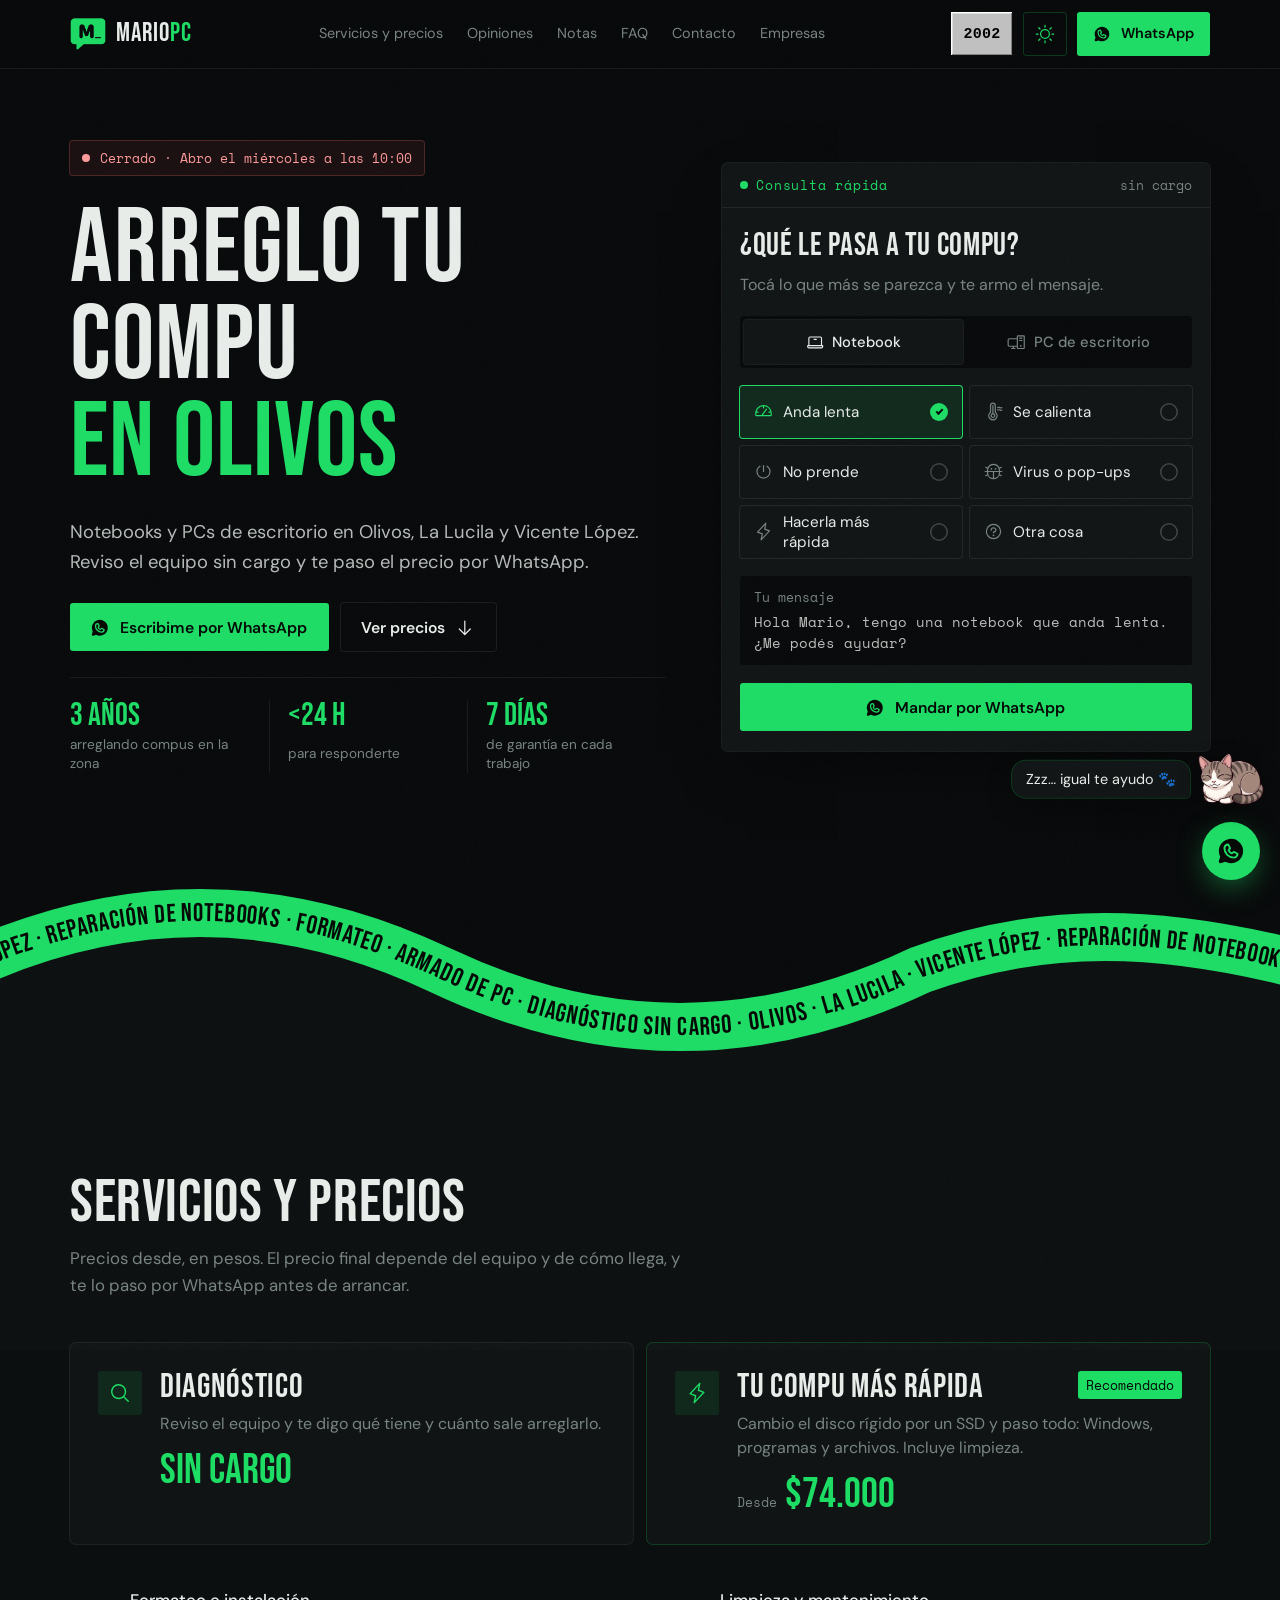
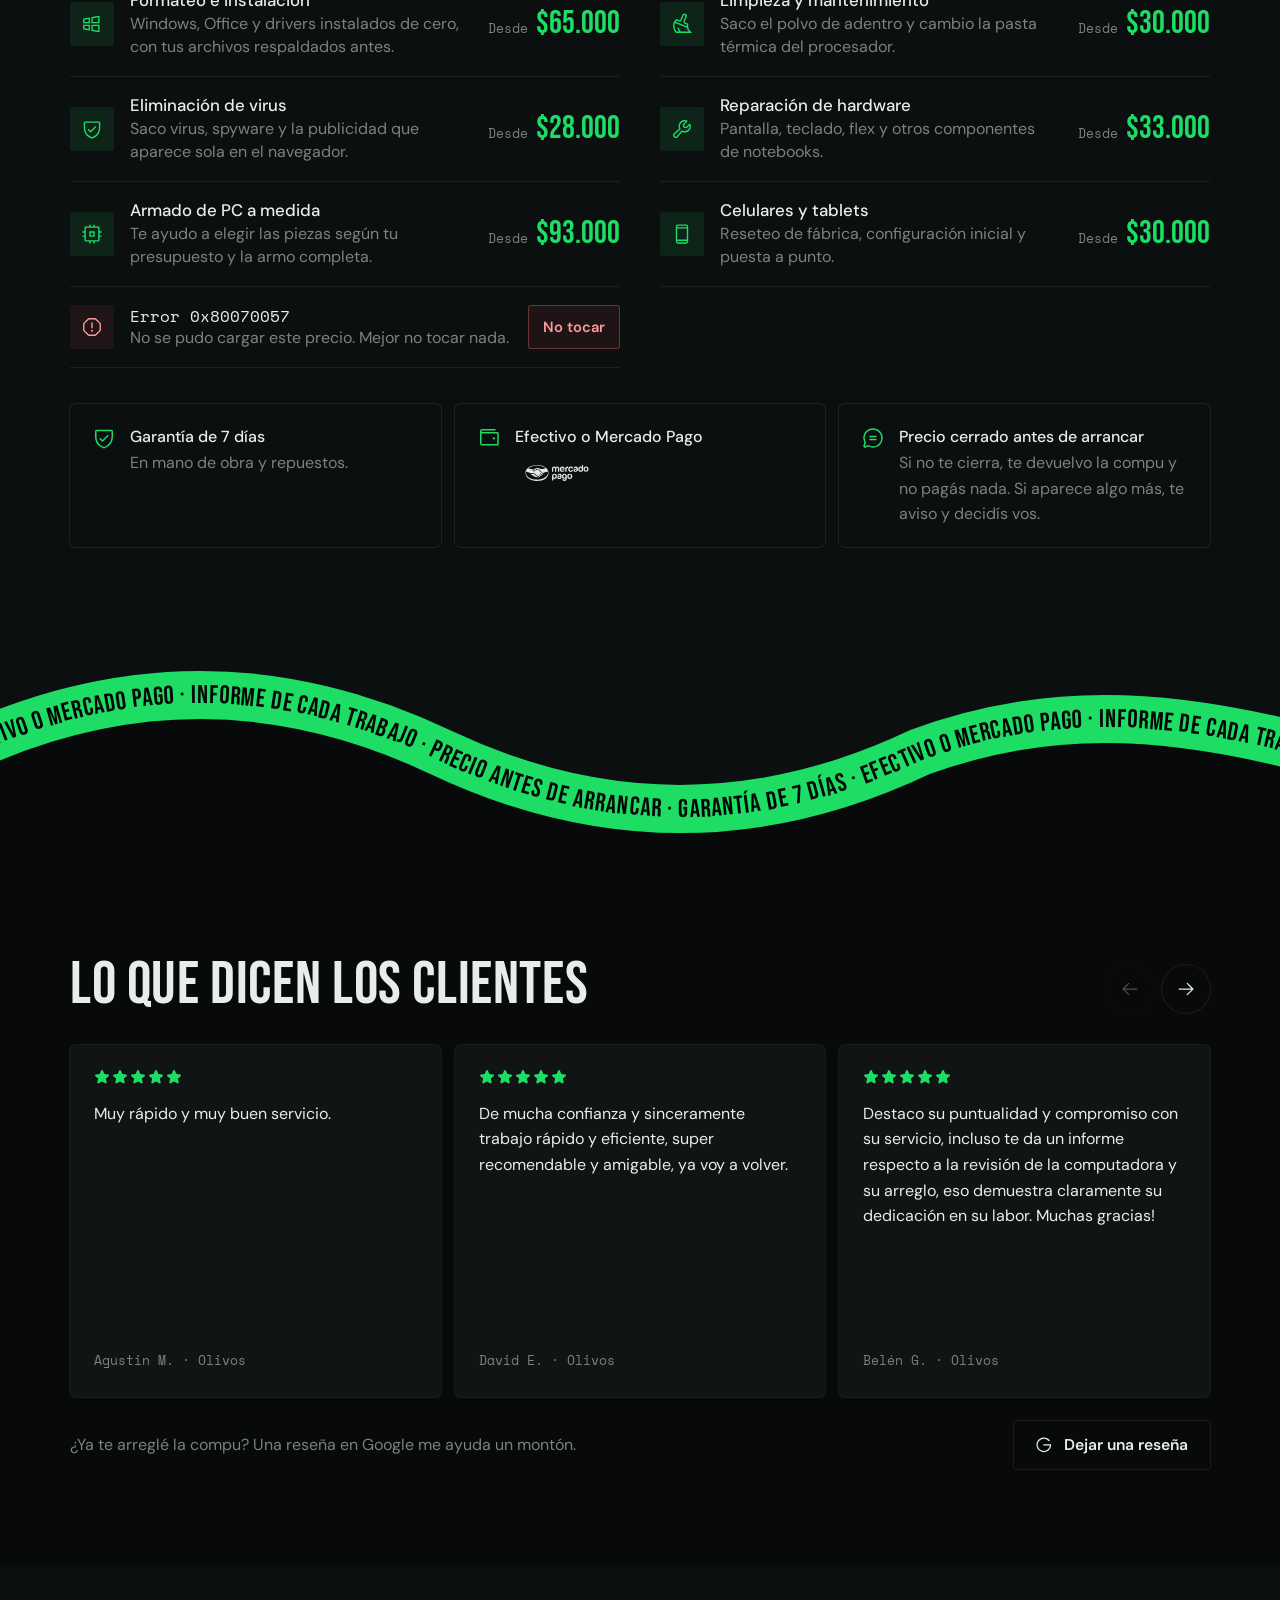
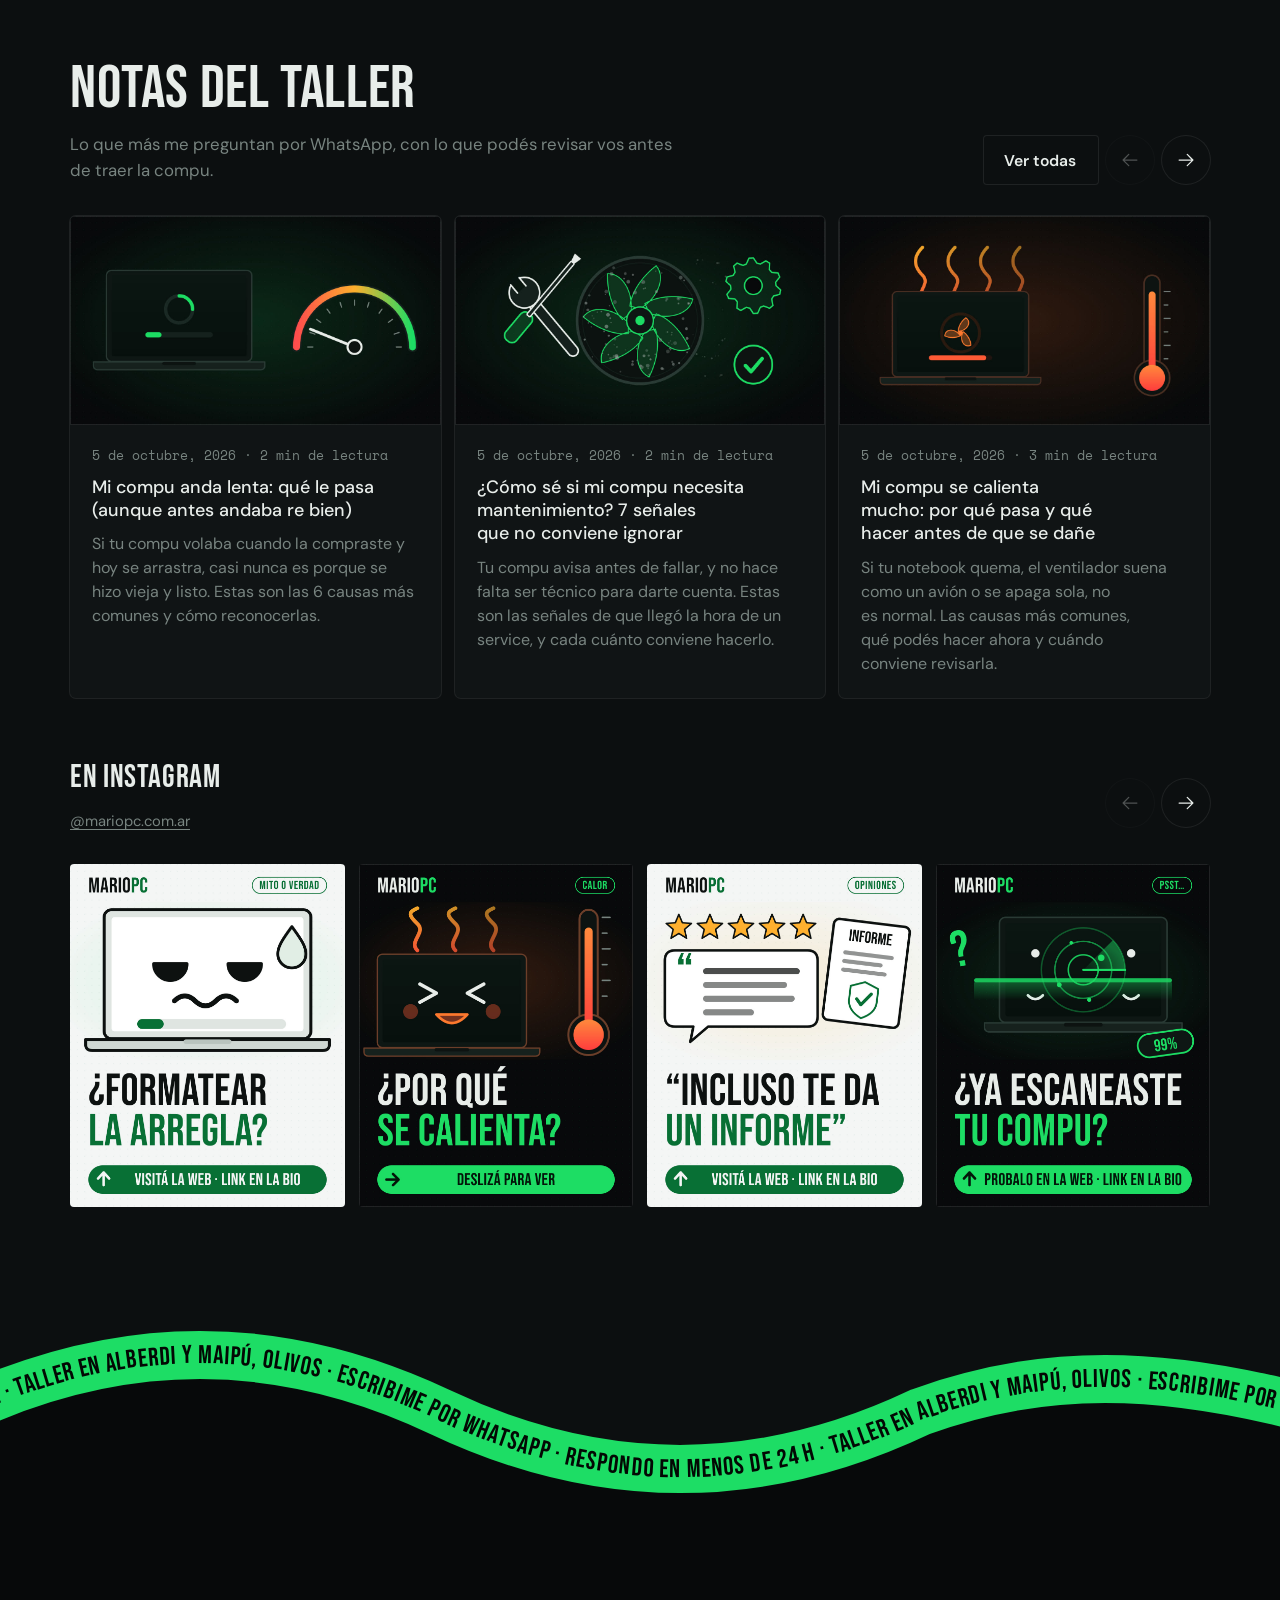
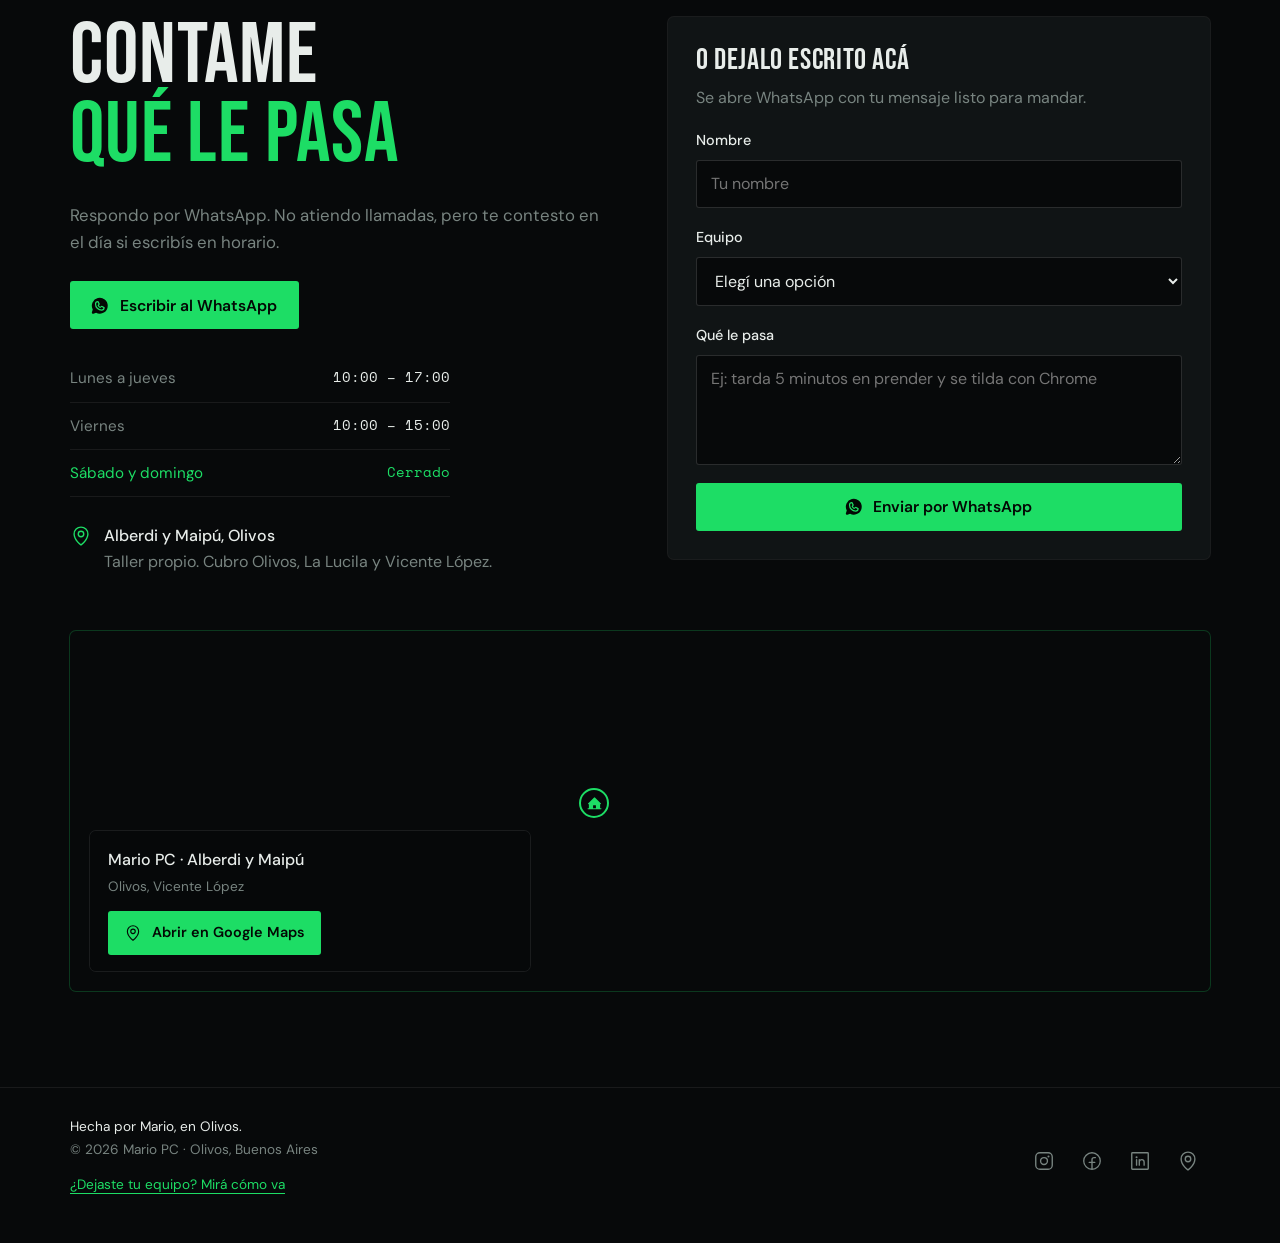
==== commit 9a28bcdf: "Merge pull request #13 from MarioPC2025/diciembre-2026 Diciembre 2026: Instagram, blog y aviso de mu" ====
--- a/index.html
+++ b/index.html
@@ -13,9 +13,9 @@
         gtag('config', 'G-VBVPJ6H5H5');
     </script>
 
-    <meta name="description" content="Mario PC: reparación, mantenimiento y armado de PCs y notebooks en Cosquín, Córdoba. Formateo, instalación de Windows y upgrade a SSD. Diagnóstico sin cargo. Zona: Cosquín y todo el valle de Punilla.">
+    <meta name="description" content="Mario PC: reparación, mantenimiento y armado de PCs y notebooks en Olivos, Buenos Aires. Formateo, instalación de Windows y upgrade a SSD. Diagnóstico sin cargo. Zona: Olivos, La Lucila, Vicente López.">
     <link rel="canonical" href="https://www.mariopc.com.ar/">
-    <title>Mario PC · Servicio técnico en Cosquín y el valle de Punilla</title>
+    <title>Mario PC · Servicio técnico en Olivos, La Lucila y Vicente López</title>
 
     <!-- Favicon -->
     <link rel="icon" href="/favicon.ico?v=2" sizes="any">
@@ -36,17 +36,17 @@
     <meta property="og:url" content="https://www.mariopc.com.ar/">
     <meta property="og:site_name" content="Mario PC">
     <meta property="og:locale" content="es_AR">
-    <meta property="og:title" content="Mario PC · Servicio técnico en Cosquín y el valle de Punilla">
-    <meta property="og:description" content="Reparación, mantenimiento y armado de PCs y notebooks en Cosquín, Córdoba. Formateo, instalación de Windows y upgrade a SSD. Diagnóstico sin cargo.">
-    <meta property="og:image" content="https://www.mariopc.com.ar/og-image.png?v=4">
+    <meta property="og:title" content="Mario PC · Servicio técnico en Olivos, La Lucila y Vicente López">
+    <meta property="og:description" content="Reparación, mantenimiento y armado de PCs y notebooks en Olivos, Buenos Aires. Formateo, instalación de Windows y upgrade a SSD. Diagnóstico sin cargo.">
+    <meta property="og:image" content="https://www.mariopc.com.ar/og-image.png?v=3">
     <meta property="og:image:width" content="1200">
     <meta property="og:image:height" content="630">
 
     <!-- Twitter Card -->
     <meta name="twitter:card" content="summary_large_image">
-    <meta name="twitter:title" content="Mario PC · Servicio técnico en Cosquín y el valle de Punilla">
-    <meta name="twitter:description" content="Reparación, mantenimiento y armado de PCs y notebooks en Cosquín, Córdoba. Formateo, instalación de Windows y upgrade a SSD. Diagnóstico sin cargo.">
-    <meta name="twitter:image" content="https://www.mariopc.com.ar/og-image.png?v=4">
+    <meta name="twitter:title" content="Mario PC · Servicio técnico en Olivos, La Lucila y Vicente López">
+    <meta name="twitter:description" content="Reparación, mantenimiento y armado de PCs y notebooks en Olivos, Buenos Aires. Formateo, instalación de Windows y upgrade a SSD. Diagnóstico sin cargo.">
+    <meta name="twitter:image" content="https://www.mariopc.com.ar/og-image.png?v=3">
 
     <link rel="preconnect" href="https://fonts.googleapis.com">
     <link rel="preconnect" href="https://fonts.gstatic.com" crossorigin>
@@ -543,7 +543,7 @@
       "@context": "https://schema.org",
       "@type": "LocalBusiness",
       "name": "Mario PC",
-      "description": "Servicio técnico de computadoras y celulares en Cosquín, valle de Punilla, Córdoba. Reparación, mantenimiento y armado de PCs y notebooks, formateo e instalación de Windows, upgrade de HDD a SSD y limpieza preventiva. Diagnóstico sin cargo.",
+      "description": "Servicio técnico de computadoras y celulares en Olivos, Buenos Aires. Reparación, mantenimiento y armado de PCs y notebooks, formateo e instalación de Windows, upgrade de HDD a SSD y limpieza preventiva. Diagnóstico sin cargo.",
       "url": "https://www.mariopc.com.ar",
       "telephone": "+5491123999259",
       "email": "mariopcrepara@gmail.com",
@@ -551,18 +551,24 @@
       "logo": "https://www.mariopc.com.ar/logo.png",
       "priceRange": "$$",
       "areaServed": [
-        "Cosquín",
-        "Santa María de Punilla",
-        "Bialet Massé",
-        "Valle Hermoso",
-        "La Falda",
-        "Valle de Punilla"
+        "Olivos",
+        "La Lucila",
+        "Vicente López",
+        "Acassuso",
+        "Martínez",
+        "Florida"
       ],
       "address": {
         "@type": "PostalAddress",
-        "addressLocality": "Cosquín",
-        "addressRegion": "Córdoba",
+        "streetAddress": "Alberdi y Maipú",
+        "addressLocality": "Olivos",
+        "addressRegion": "Buenos Aires",
         "addressCountry": "AR"
+      },
+      "geo": {
+        "@type": "GeoCoordinates",
+        "latitude": -34.5106,
+        "longitude": -58.4855
       },
       "sameAs": [
         "https://www.instagram.com/mariopc.com.ar/",
@@ -711,8 +717,8 @@
                 <span class="hours-dot"></span>
                 <span id="hoursBadgeText">Verificando horario...</span>
             </span>
-            <h1 class="display">Arreglo tu compu<br><span class="green">en Cosquín</span></h1>
-            <p class="lead">Notebooks y PCs de escritorio en Cosquín y todo el valle de Punilla. Reviso el equipo sin cargo y te paso el precio por WhatsApp.</p>
+            <h1 class="display">Arreglo tu compu<br><span class="green">en Olivos</span></h1>
+            <p class="lead">Notebooks y PCs de escritorio en Olivos, La Lucila y Vicente López. Reviso el equipo sin cargo y te paso el precio por WhatsApp.</p>
             <div class="hero-actions">
                 <a class="btn btn-primary" href="https://wa.me/5491123999259?text=Hola%20Mario%2C%20quiero%20hacer%20una%20consulta" target="_blank" rel="noopener noreferrer">
                     <svg class="i" aria-hidden="true"><use href="#i-whatsapp-logo-fill"/></svg>Escribime por WhatsApp
@@ -755,7 +761,7 @@
 <!-- CINTA: Hero → Servicios y precios -->
 <div class="marquee-ribbon"
      data-marquee-id="1"
-     data-marquee-text="Diagnóstico sin cargo · Cosquín · Valle de Punilla · Reparación de notebooks · Formateo · Armado de PC ·"
+     data-marquee-text="Diagnóstico sin cargo · Olivos · La Lucila · Vicente López · Reparación de notebooks · Formateo · Armado de PC ·"
      data-marquee-above="transparent"
      data-marquee-below="var(--bg-alt)"></div>
 
@@ -899,7 +905,7 @@
 <!-- CINTA: Notas → Contacto -->
 <div class="marquee-ribbon"
      data-marquee-id="3"
-     data-marquee-text="Escribime por WhatsApp · Respondo en menos de 24 h · Taller en Cosquín, Córdoba ·"
+     data-marquee-text="Escribime por WhatsApp · Respondo en menos de 24 h · Taller en Alberdi y Maipú, Olivos ·"
      data-marquee-above="var(--bg-alt)"
      data-marquee-below="var(--bg)"></div>
 
@@ -917,7 +923,7 @@
             </ul>
             <div class="addr">
                 <svg aria-hidden="true"><use href="#i-map-pin"/></svg>
-                <div><b>Cosquín, Córdoba</b><span>Atiendo en mi casa: cuando coordinamos, te paso cómo llegar. Cubro todo el valle de Punilla.</span></div>
+                <div><b>Alberdi y Maipú, Olivos</b><span>Taller propio. Cubro Olivos, La Lucila y Vicente López.</span></div>
             </div>
         </div>
 
@@ -952,8 +958,8 @@
 
         <div class="map-container">
             <iframe
-                title="Mapa de Cosquín y el valle de Punilla, Córdoba"
-                src="https://maps.google.com/maps?ll=-31.2440,-64.4660&amp;z=12&amp;hl=es&amp;output=embed"
+                title="Mapa de ubicación de Mario PC en Olivos, Buenos Aires"
+                src="https://www.google.com/maps/embed?pb=!1m14!1m12!1m3!1d13150.782537196805!2d-58.485500909395476!3d-34.51059975336671!2m3!1f0!2f0!3f0!3m2!1i1024!2i768!4f13.1!5e0!3m2!1ses-419!2sar!4v1763744097677!5m2!1ses-419!2sar"
                 loading="lazy"
                 referrerpolicy="no-referrer-when-downgrade"
                 tabindex="-1"></iframe>
@@ -964,8 +970,8 @@
                 <div class="map-pin-core"><svg aria-hidden="true"><use href="#i-house-line-fill"/></svg></div>
             </div>
             <div class="map-card">
-                <div><b>Mario PC · Cosquín</b><span>Valle de Punilla, Córdoba</span></div>
-                <a class="btn btn-primary" href="https://www.google.com/maps/place/Cosqu%C3%ADn,+C%C3%B3rdoba" target="_blank" rel="noopener noreferrer"><svg class="i" aria-hidden="true"><use href="#i-map-pin"/></svg>Abrir en Google Maps</a>
+                <div><b>Mario PC · Alberdi y Maipú</b><span>Olivos, Vicente López</span></div>
+                <a class="btn btn-primary" href="https://maps.app.goo.gl/NZ7zbYxNTpa6Mxpr6" target="_blank" rel="noopener noreferrer"><svg class="i" aria-hidden="true"><use href="#i-map-pin"/></svg>Abrir en Google Maps</a>
             </div>
         </div>
     </div>
@@ -977,8 +983,8 @@
 <footer>
     <div class="wrap foot">
         <div class="foot-text">
-            <span class="footer-made">Hecha por Mario, en Cosquín.</span>
-            <span class="footer-copy">© 2027 Mario PC · Cosquín, Córdoba</span>
+            <span class="footer-made">Hecha por Mario, en Olivos.</span>
+            <span class="footer-copy">© 2026 Mario PC · Olivos, Buenos Aires</span>
             <a href="estado.html" class="footer-estado">¿Dejaste tu equipo? Mirá cómo va</a>
         </div>
         <div class="footer-socials">
@@ -1279,9 +1285,9 @@
     // Testimonios
     // Agregá acá un objeto por cada testimonio (ver README). "stars" va de 1 a 5; si no lo ponés, muestra 5.
     const testimonials = [
-        { text: "Muy rápido y muy buen servicio.", author: "Agustin M.", stars: 5 },
-        { text: "De mucha confianza y sinceramente trabajo rápido y eficiente, super recomendable y amigable, ya voy a volver.", author: "David E.", stars: 5 },
-        { text: "Destaco su puntualidad y compromiso con su servicio, incluso te da un informe respecto a la revisión de la computadora y su arreglo, eso demuestra claramente su dedicación en su labor. Muchas gracias!", author: "Belén G.", stars: 5 },
+        { text: "Muy rápido y muy buen servicio.", author: "Agustin M. · Olivos", stars: 5 },
+        { text: "De mucha confianza y sinceramente trabajo rápido y eficiente, super recomendable y amigable, ya voy a volver.", author: "David E. · Olivos", stars: 5 },
+        { text: "Destaco su puntualidad y compromiso con su servicio, incluso te da un informe respecto a la revisión de la computadora y su arreglo, eso demuestra claramente su dedicación en su labor. Muchas gracias!", author: "Belén G. · Olivos", stars: 5 },
         { text: "10/10 Resolvió conflictos que tuve a último momento antes de entregar un trabajo, me recuperó la información, solucionó todo y pude entregar en tiempo y forma. Después se la llevé de nuevo para actualizar el software y anduvo perfectamente. Ahora charlando para hacerle un upgrade a la pc. Claro que confío plenamente porque además de buen profesional, es un tipazo!", author: "Dani Q. · Núñez", stars: 5 },
     ];
 
@@ -1687,7 +1693,7 @@
         }
     })();
 </script>
-<script src="/site.js?v=3"></script>
+<script src="/site.js?v=2"></script>
 <script src="/theme.js?v=4" defer></script>
 <script src="/retro.js?v=3" defer></script>
 <script src="/pelusa.js?v=4" defer></script>
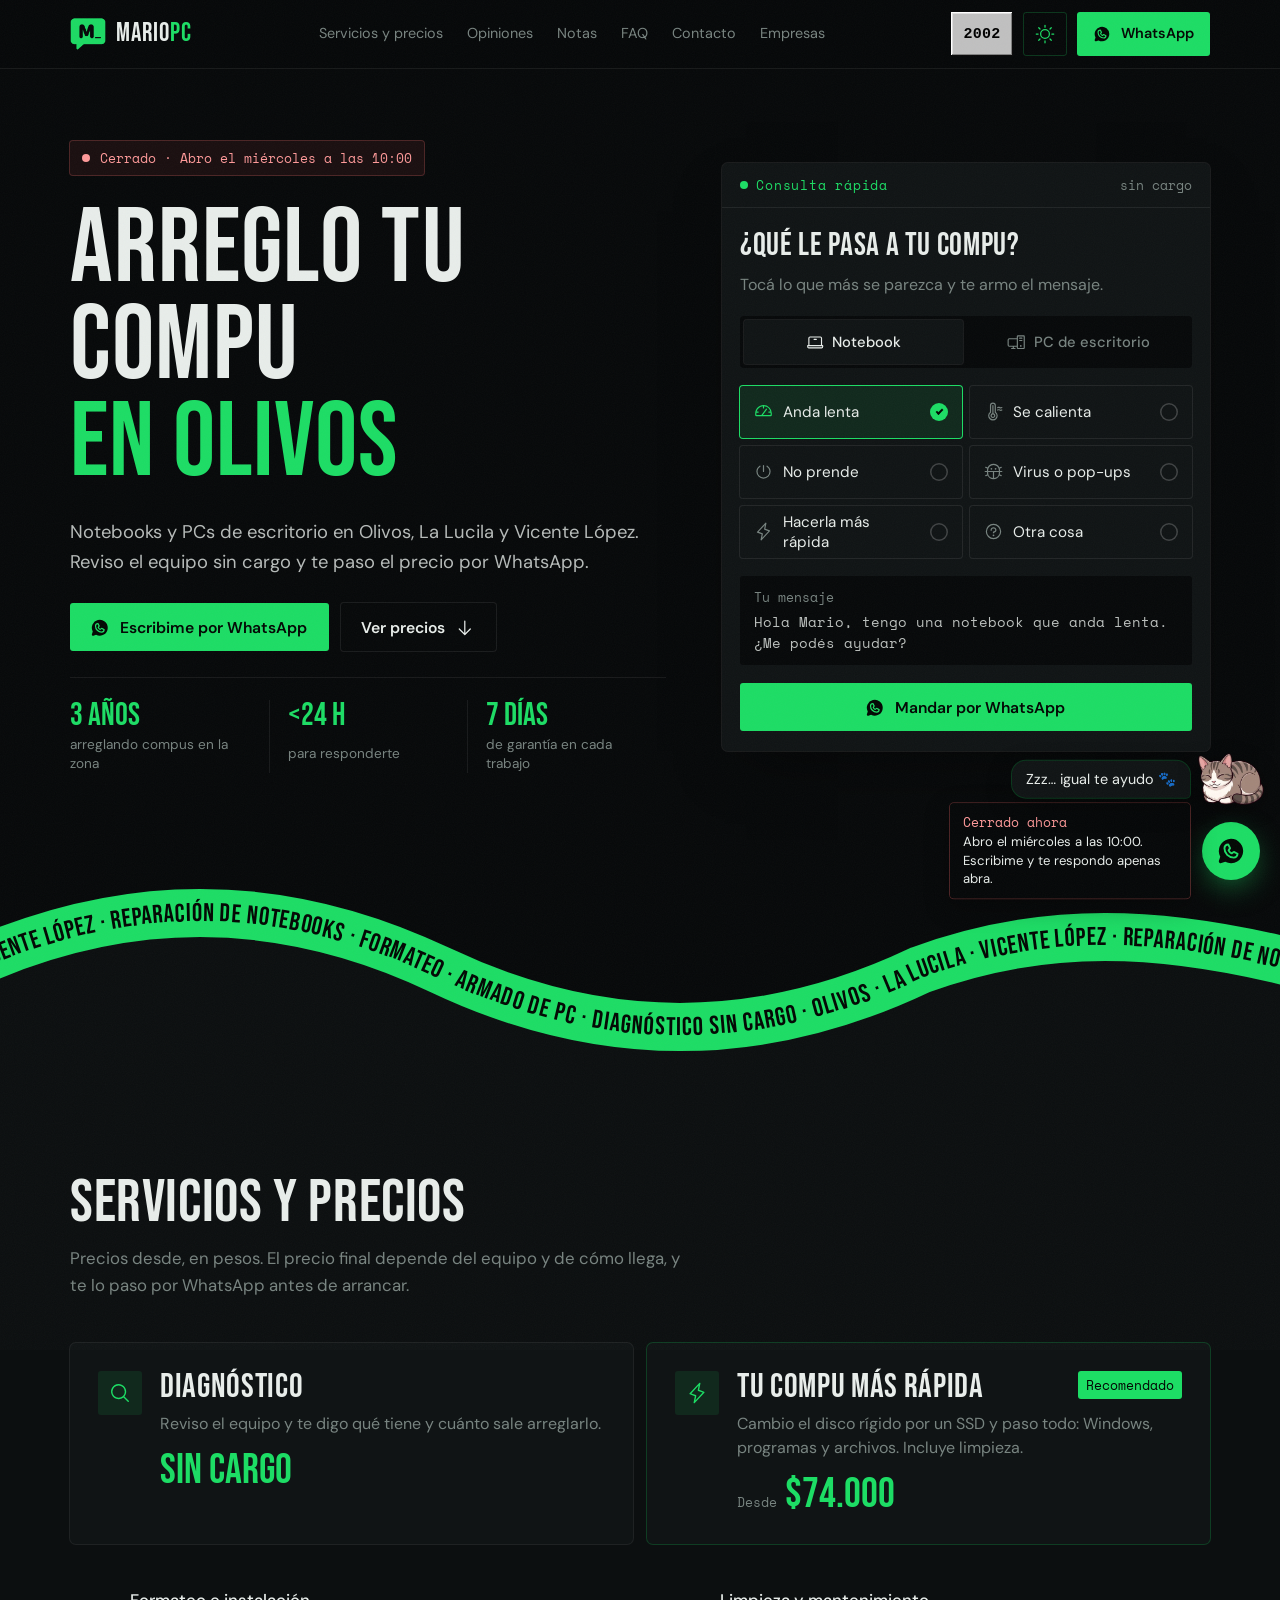
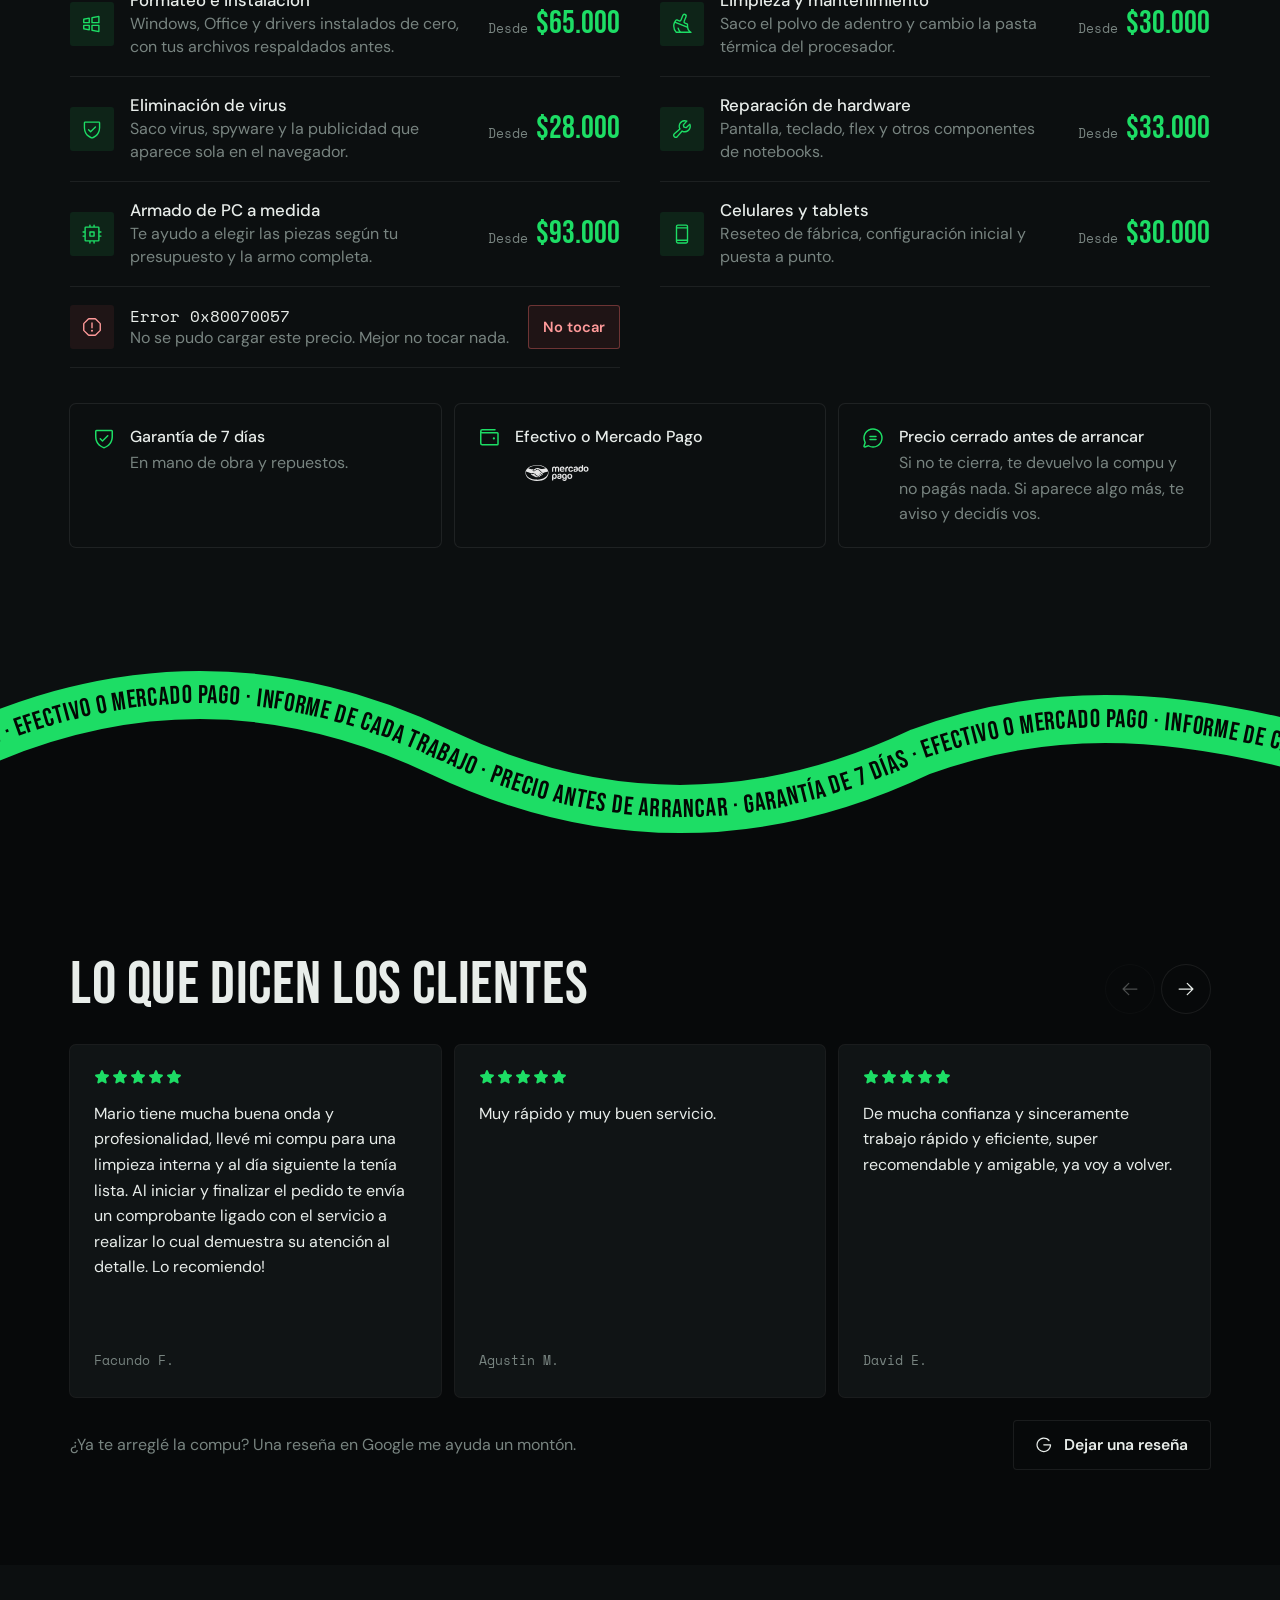
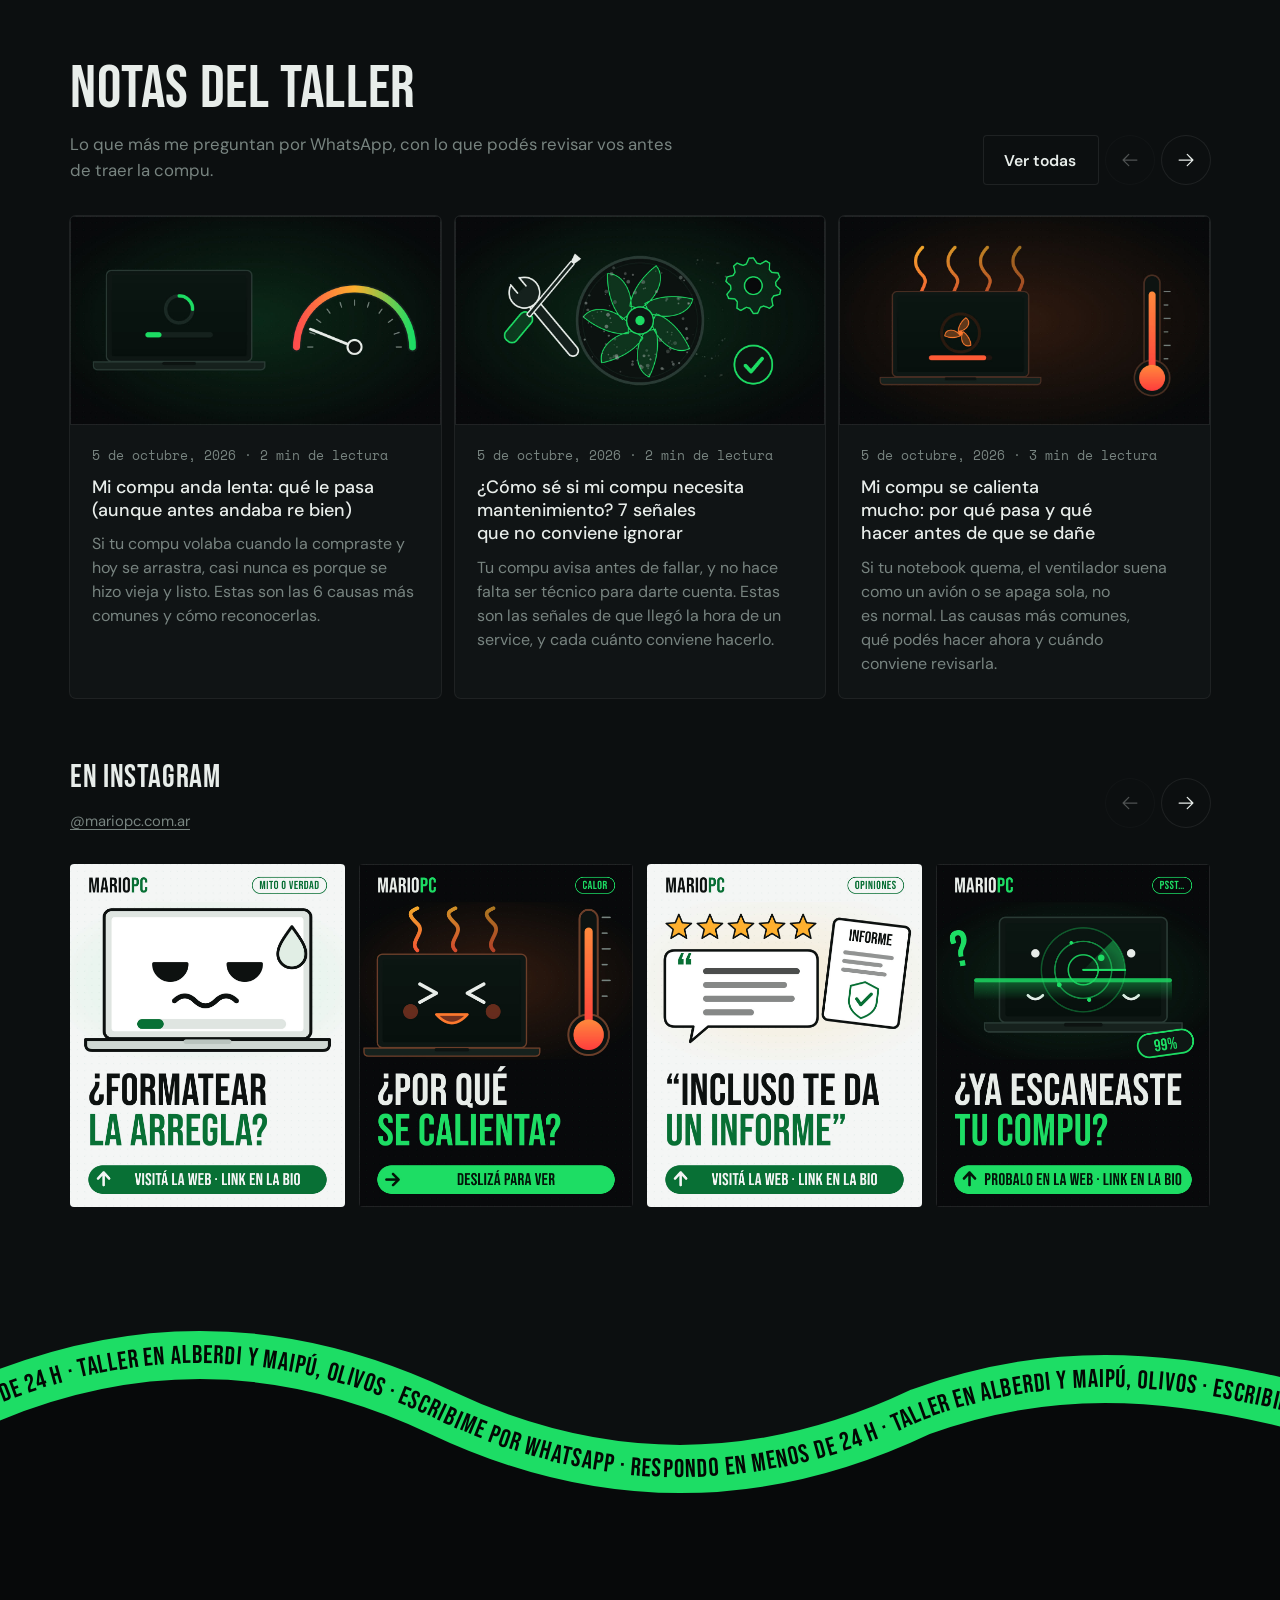
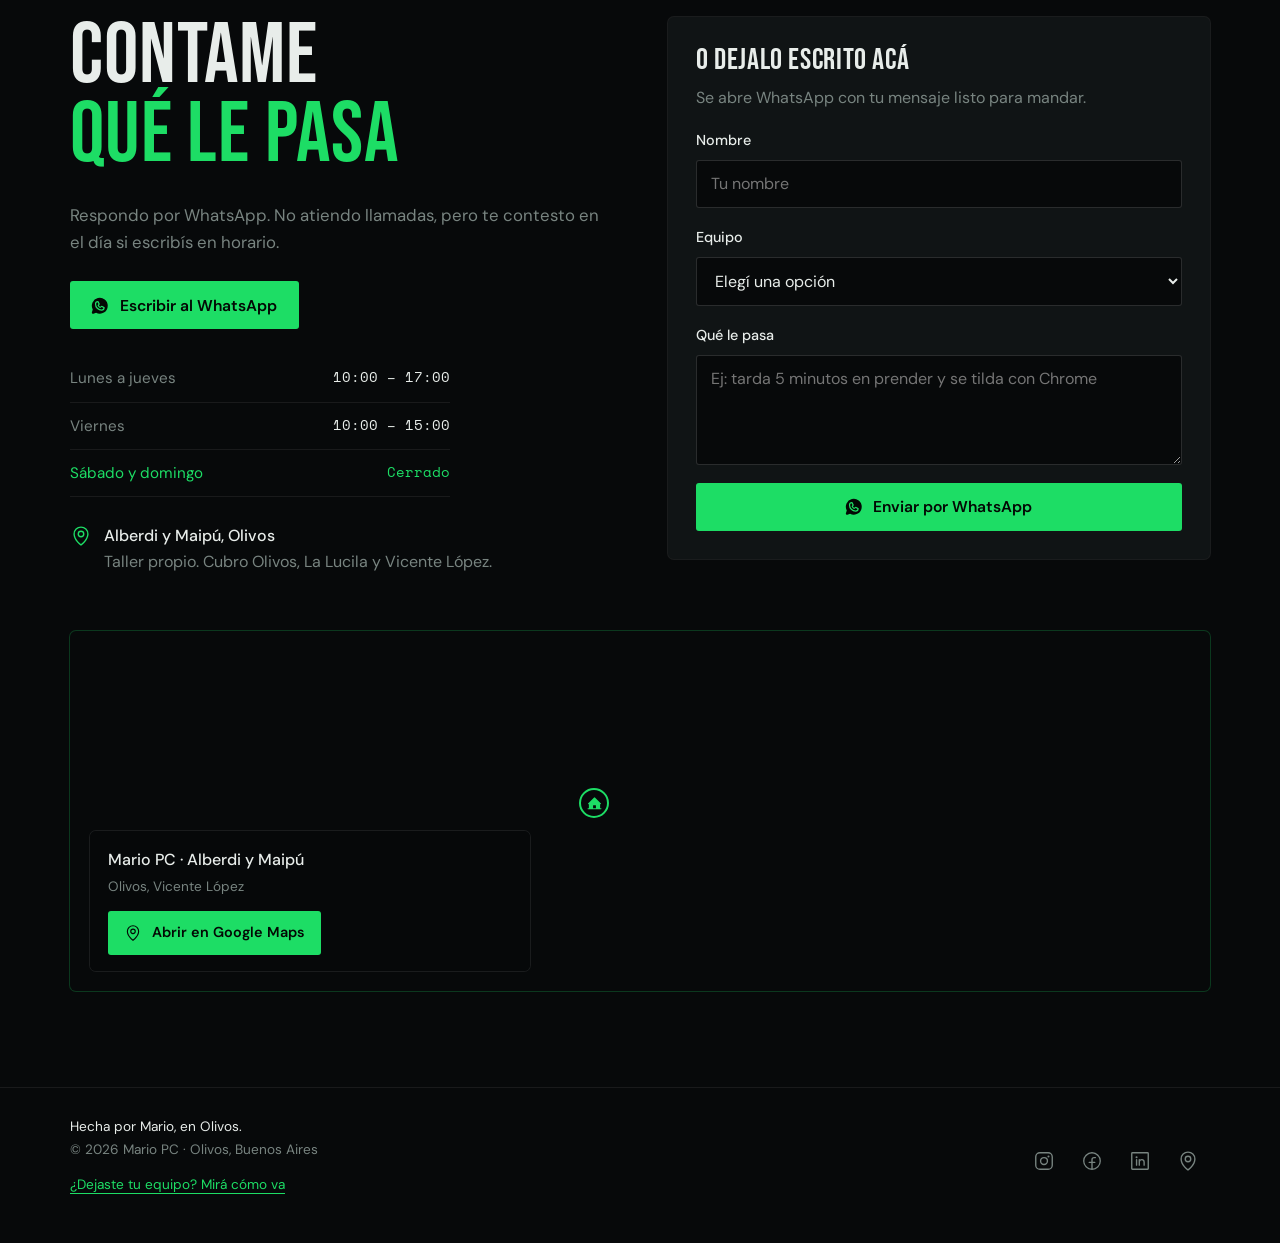
==== commit 51a66ca8: "Reseñas: nueva de Facundo F. y autores sin barrio Co-Authored-By: Claude Opus 5.5 <noreply@anthropic" ====
--- a/index.html
+++ b/index.html
@@ -1285,10 +1285,11 @@
     // Testimonios
     // Agregá acá un objeto por cada testimonio (ver README). "stars" va de 1 a 5; si no lo ponés, muestra 5.
     const testimonials = [
-        { text: "Muy rápido y muy buen servicio.", author: "Agustin M. · Olivos", stars: 5 },
-        { text: "De mucha confianza y sinceramente trabajo rápido y eficiente, super recomendable y amigable, ya voy a volver.", author: "David E. · Olivos", stars: 5 },
-        { text: "Destaco su puntualidad y compromiso con su servicio, incluso te da un informe respecto a la revisión de la computadora y su arreglo, eso demuestra claramente su dedicación en su labor. Muchas gracias!", author: "Belén G. · Olivos", stars: 5 },
-        { text: "10/10 Resolvió conflictos que tuve a último momento antes de entregar un trabajo, me recuperó la información, solucionó todo y pude entregar en tiempo y forma. Después se la llevé de nuevo para actualizar el software y anduvo perfectamente. Ahora charlando para hacerle un upgrade a la pc. Claro que confío plenamente porque además de buen profesional, es un tipazo!", author: "Dani Q. · Núñez", stars: 5 },
+        { text: "Mario tiene mucha buena onda y profesionalidad, llevé mi compu para una limpieza interna y al día siguiente la tenía lista. Al iniciar y finalizar el pedido te envía un comprobante ligado con el servicio a realizar lo cual demuestra su atención al detalle. Lo recomiendo!", author: "Facundo F.", stars: 5 },
+        { text: "Muy rápido y muy buen servicio.", author: "Agustin M.", stars: 5 },
+        { text: "De mucha confianza y sinceramente trabajo rápido y eficiente, super recomendable y amigable, ya voy a volver.", author: "David E.", stars: 5 },
+        { text: "Destaco su puntualidad y compromiso con su servicio, incluso te da un informe respecto a la revisión de la computadora y su arreglo, eso demuestra claramente su dedicación en su labor. Muchas gracias!", author: "Belén G.", stars: 5 },
+        { text: "10/10 Resolvió conflictos que tuve a último momento antes de entregar un trabajo, me recuperó la información, solucionó todo y pude entregar en tiempo y forma. Después se la llevé de nuevo para actualizar el software y anduvo perfectamente. Ahora charlando para hacerle un upgrade a la pc. Claro que confío plenamente porque además de buen profesional, es un tipazo!", author: "Dani Q.", stars: 5 },
     ];
 
     (function () {
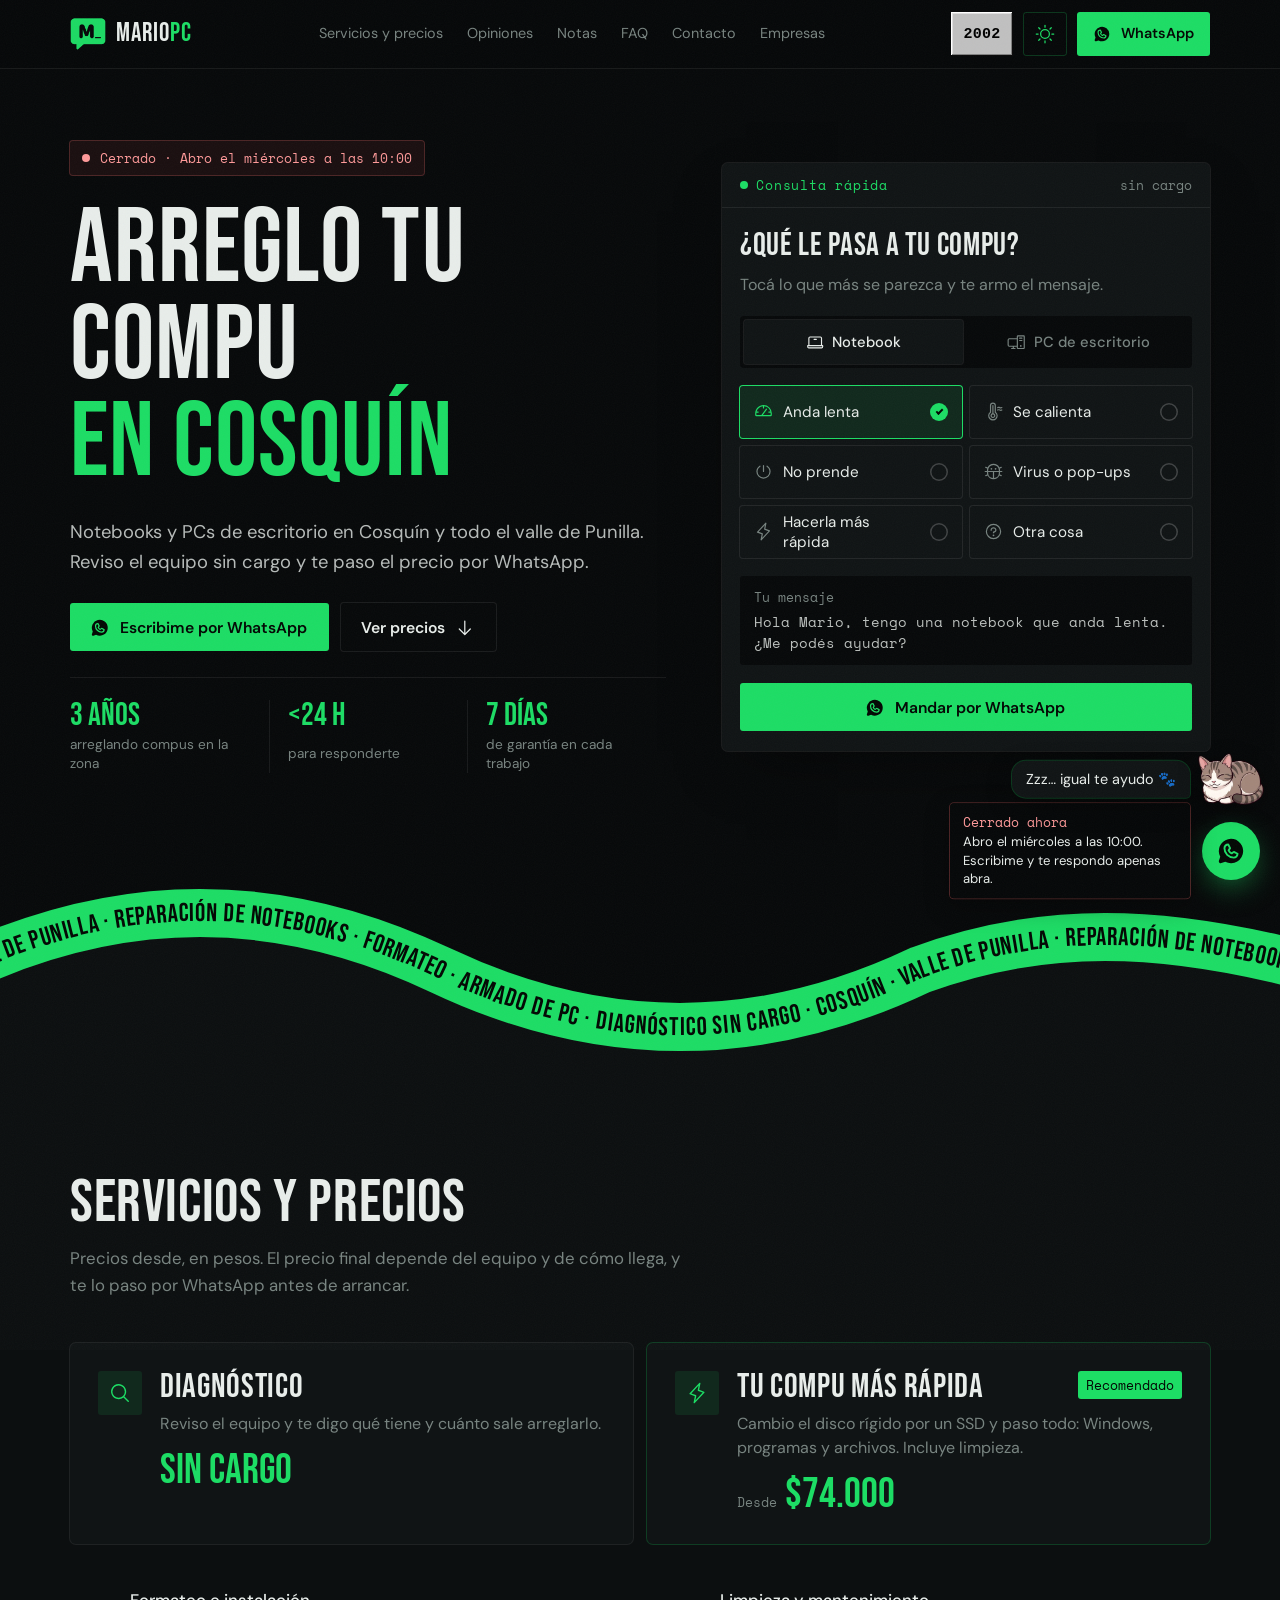
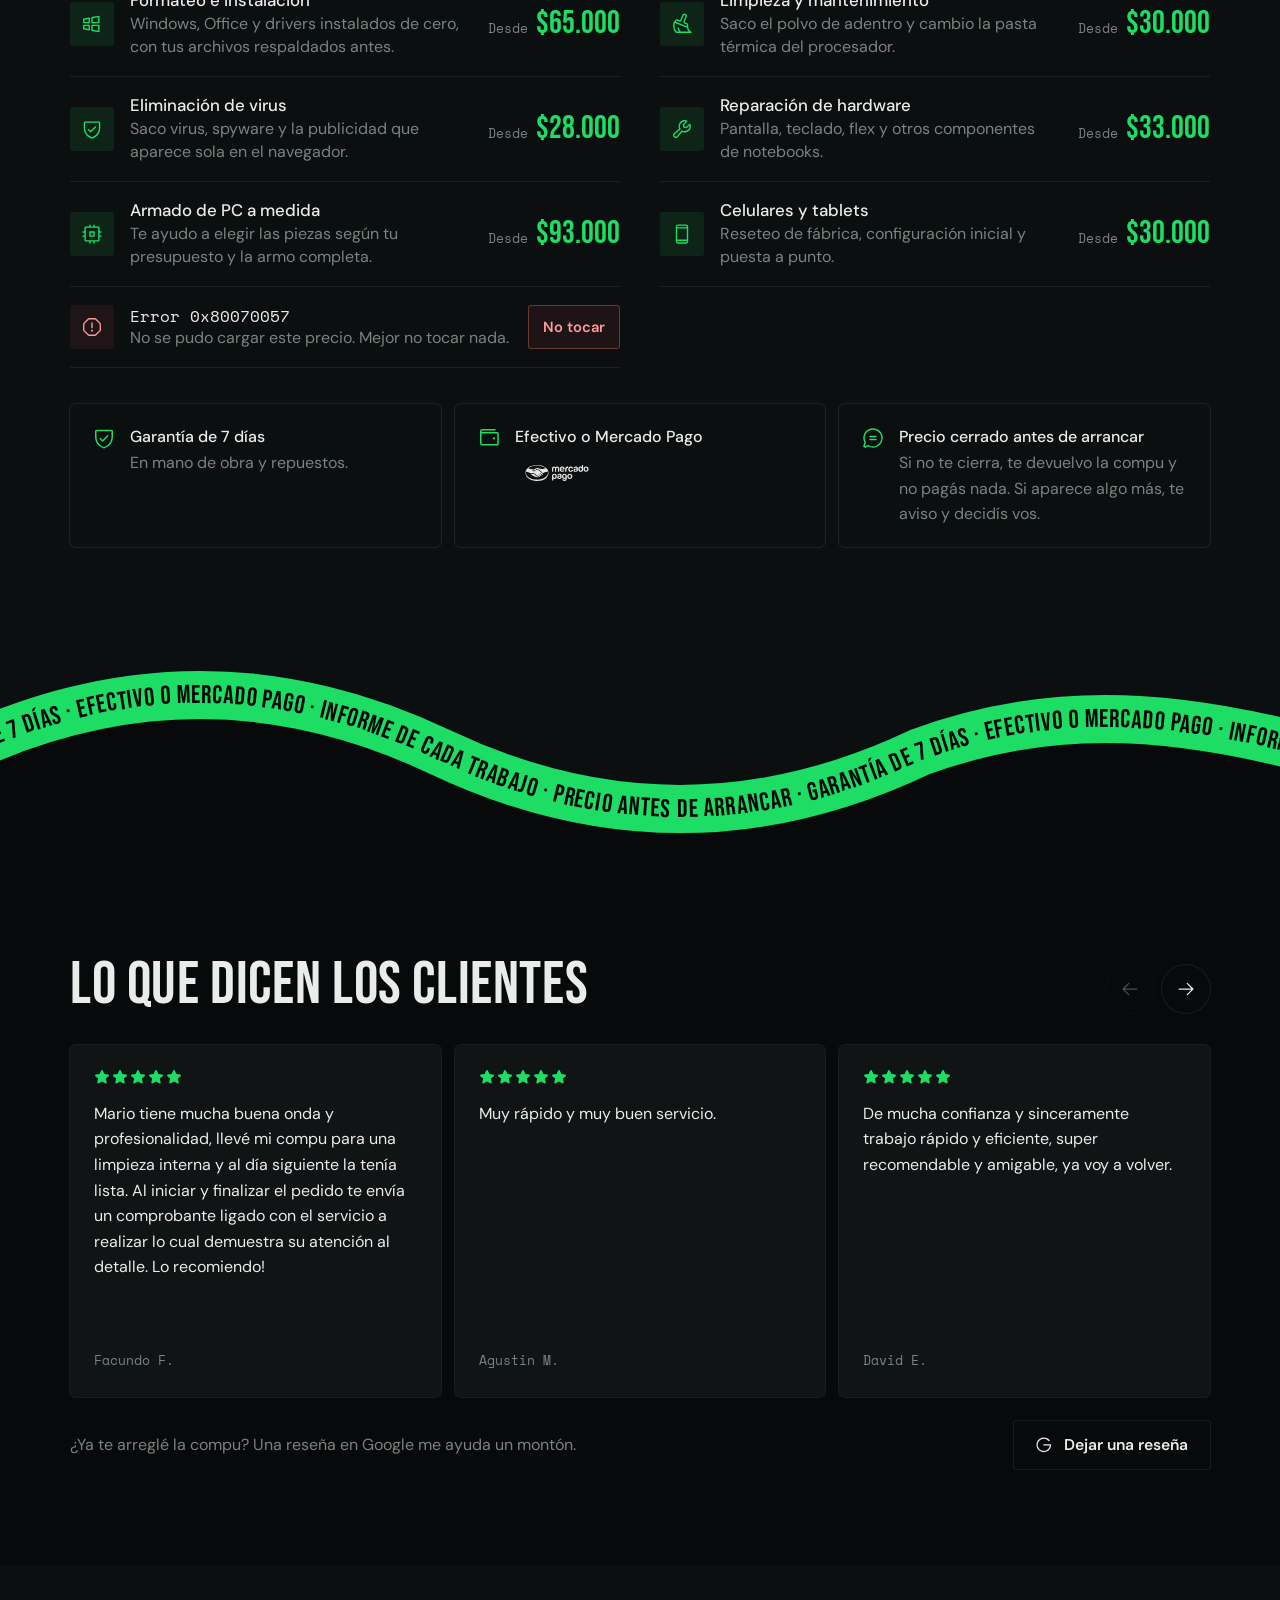
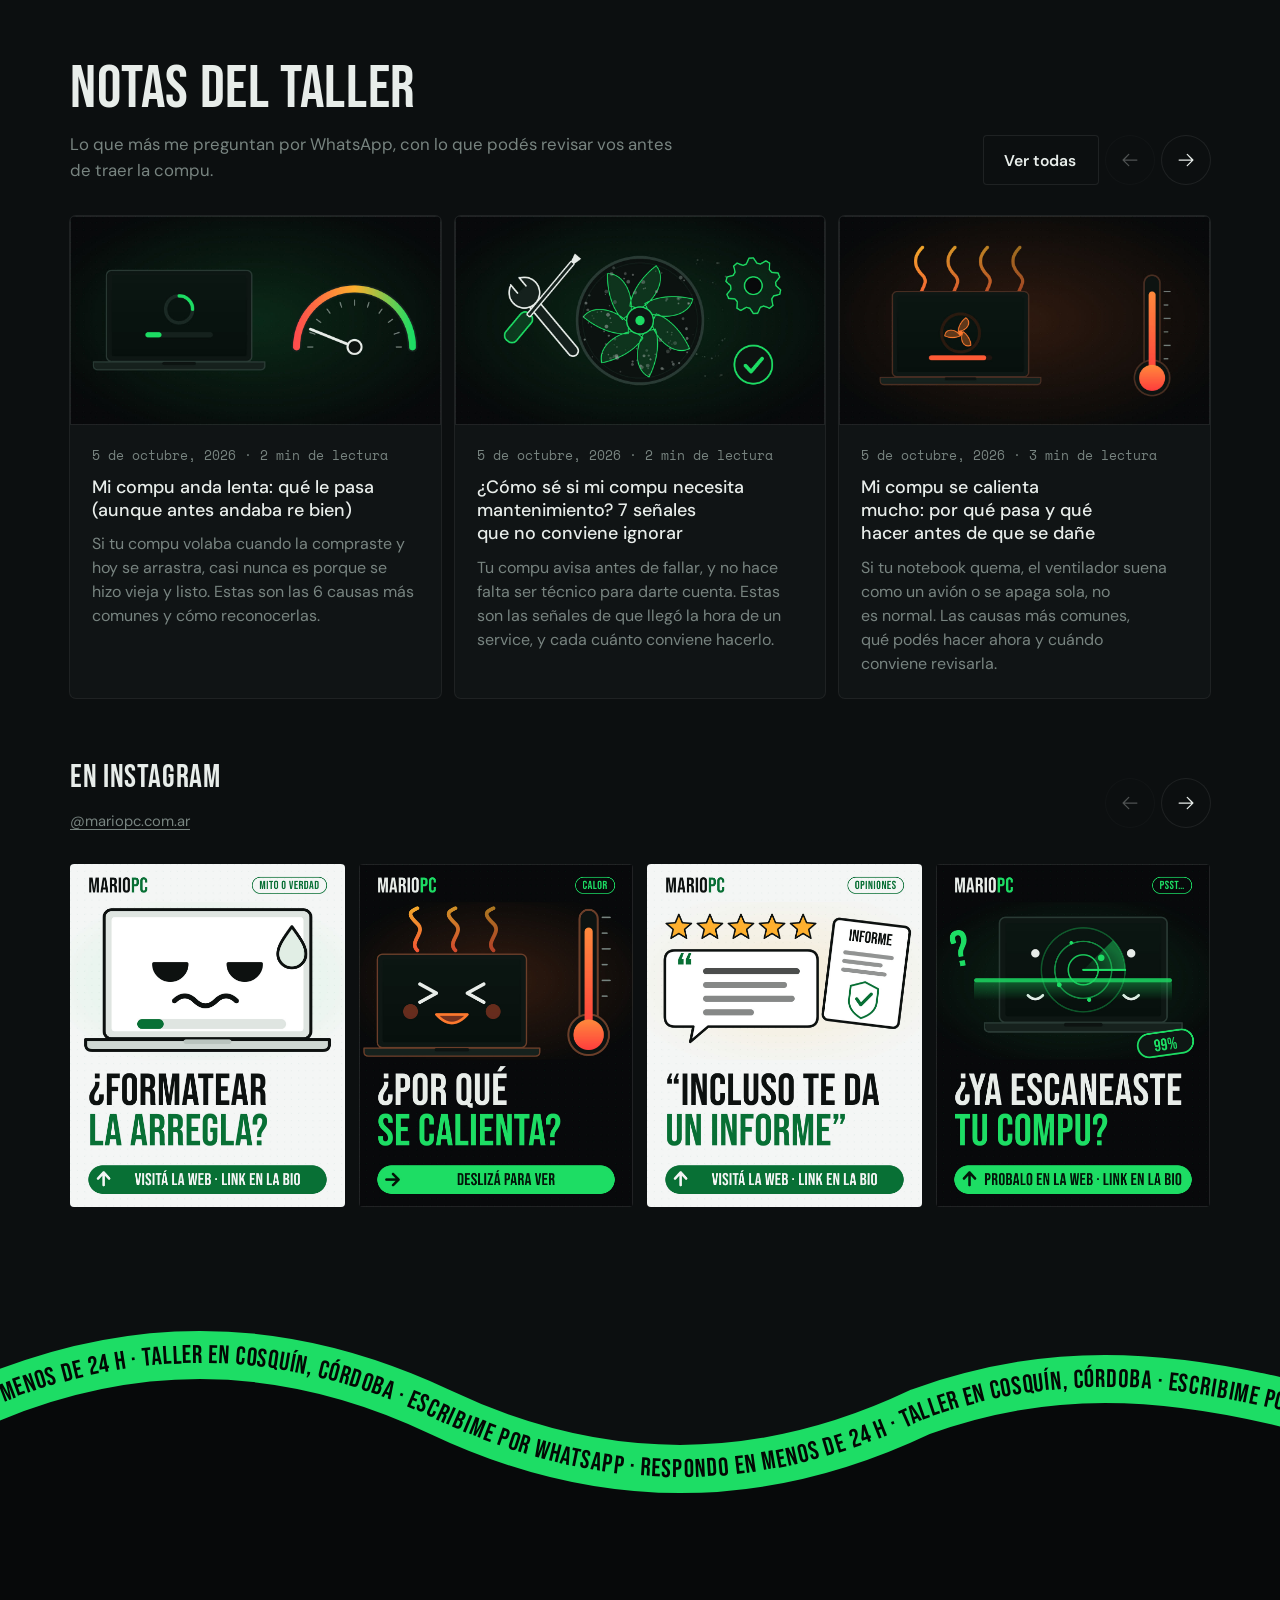
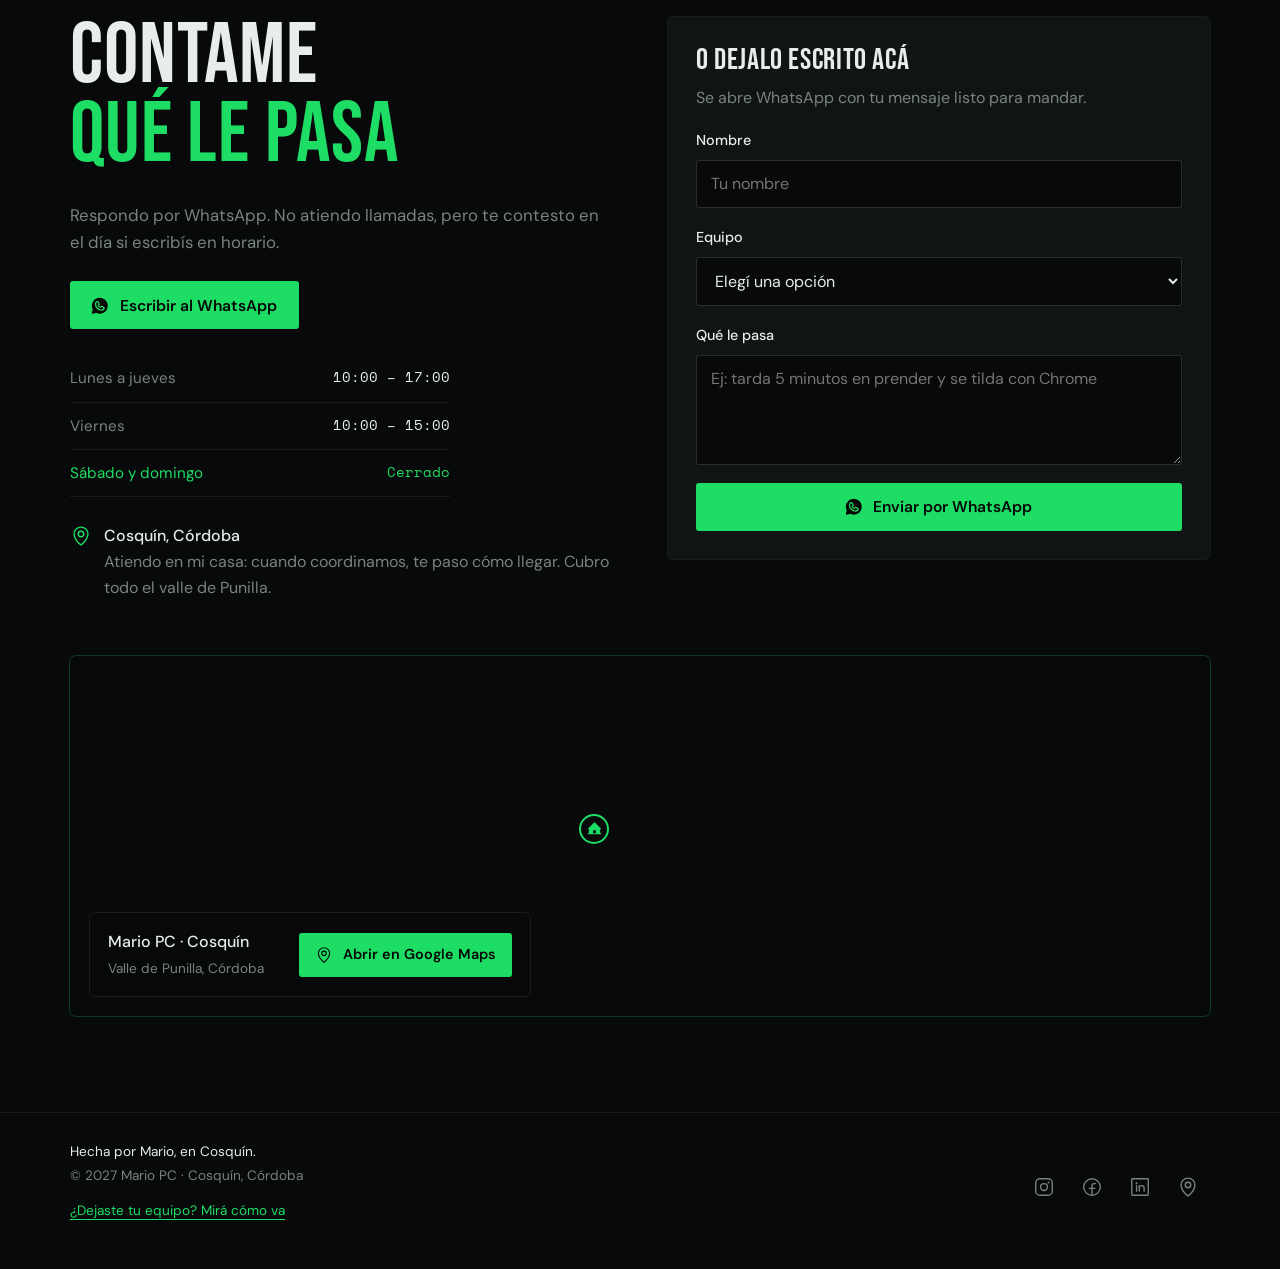
==== commit eda4c69b: "Merge remote-tracking branch 'origin/main' into cosquin # Conflicts: #	index.html" ====
--- a/index.html
+++ b/index.html
@@ -13,9 +13,9 @@
         gtag('config', 'G-VBVPJ6H5H5');
     </script>
 
-    <meta name="description" content="Mario PC: reparación, mantenimiento y armado de PCs y notebooks en Olivos, Buenos Aires. Formateo, instalación de Windows y upgrade a SSD. Diagnóstico sin cargo. Zona: Olivos, La Lucila, Vicente López.">
+    <meta name="description" content="Mario PC: reparación, mantenimiento y armado de PCs y notebooks en Cosquín, Córdoba. Formateo, instalación de Windows y upgrade a SSD. Diagnóstico sin cargo. Zona: Cosquín y todo el valle de Punilla.">
     <link rel="canonical" href="https://www.mariopc.com.ar/">
-    <title>Mario PC · Servicio técnico en Olivos, La Lucila y Vicente López</title>
+    <title>Mario PC · Servicio técnico en Cosquín y el valle de Punilla</title>
 
     <!-- Favicon -->
     <link rel="icon" href="/favicon.ico?v=2" sizes="any">
@@ -36,17 +36,17 @@
     <meta property="og:url" content="https://www.mariopc.com.ar/">
     <meta property="og:site_name" content="Mario PC">
     <meta property="og:locale" content="es_AR">
-    <meta property="og:title" content="Mario PC · Servicio técnico en Olivos, La Lucila y Vicente López">
-    <meta property="og:description" content="Reparación, mantenimiento y armado de PCs y notebooks en Olivos, Buenos Aires. Formateo, instalación de Windows y upgrade a SSD. Diagnóstico sin cargo.">
-    <meta property="og:image" content="https://www.mariopc.com.ar/og-image.png?v=3">
+    <meta property="og:title" content="Mario PC · Servicio técnico en Cosquín y el valle de Punilla">
+    <meta property="og:description" content="Reparación, mantenimiento y armado de PCs y notebooks en Cosquín, Córdoba. Formateo, instalación de Windows y upgrade a SSD. Diagnóstico sin cargo.">
+    <meta property="og:image" content="https://www.mariopc.com.ar/og-image.png?v=4">
     <meta property="og:image:width" content="1200">
     <meta property="og:image:height" content="630">
 
     <!-- Twitter Card -->
     <meta name="twitter:card" content="summary_large_image">
-    <meta name="twitter:title" content="Mario PC · Servicio técnico en Olivos, La Lucila y Vicente López">
-    <meta name="twitter:description" content="Reparación, mantenimiento y armado de PCs y notebooks en Olivos, Buenos Aires. Formateo, instalación de Windows y upgrade a SSD. Diagnóstico sin cargo.">
-    <meta name="twitter:image" content="https://www.mariopc.com.ar/og-image.png?v=3">
+    <meta name="twitter:title" content="Mario PC · Servicio técnico en Cosquín y el valle de Punilla">
+    <meta name="twitter:description" content="Reparación, mantenimiento y armado de PCs y notebooks en Cosquín, Córdoba. Formateo, instalación de Windows y upgrade a SSD. Diagnóstico sin cargo.">
+    <meta name="twitter:image" content="https://www.mariopc.com.ar/og-image.png?v=4">
 
     <link rel="preconnect" href="https://fonts.googleapis.com">
     <link rel="preconnect" href="https://fonts.gstatic.com" crossorigin>
@@ -543,7 +543,7 @@
       "@context": "https://schema.org",
       "@type": "LocalBusiness",
       "name": "Mario PC",
-      "description": "Servicio técnico de computadoras y celulares en Olivos, Buenos Aires. Reparación, mantenimiento y armado de PCs y notebooks, formateo e instalación de Windows, upgrade de HDD a SSD y limpieza preventiva. Diagnóstico sin cargo.",
+      "description": "Servicio técnico de computadoras y celulares en Cosquín, valle de Punilla, Córdoba. Reparación, mantenimiento y armado de PCs y notebooks, formateo e instalación de Windows, upgrade de HDD a SSD y limpieza preventiva. Diagnóstico sin cargo.",
       "url": "https://www.mariopc.com.ar",
       "telephone": "+5491123999259",
       "email": "mariopcrepara@gmail.com",
@@ -551,24 +551,18 @@
       "logo": "https://www.mariopc.com.ar/logo.png",
       "priceRange": "$$",
       "areaServed": [
-        "Olivos",
-        "La Lucila",
-        "Vicente López",
-        "Acassuso",
-        "Martínez",
-        "Florida"
+        "Cosquín",
+        "Santa María de Punilla",
+        "Bialet Massé",
+        "Valle Hermoso",
+        "La Falda",
+        "Valle de Punilla"
       ],
       "address": {
         "@type": "PostalAddress",
-        "streetAddress": "Alberdi y Maipú",
-        "addressLocality": "Olivos",
-        "addressRegion": "Buenos Aires",
+        "addressLocality": "Cosquín",
+        "addressRegion": "Córdoba",
         "addressCountry": "AR"
-      },
-      "geo": {
-        "@type": "GeoCoordinates",
-        "latitude": -34.5106,
-        "longitude": -58.4855
       },
       "sameAs": [
         "https://www.instagram.com/mariopc.com.ar/",
@@ -717,8 +711,8 @@
                 <span class="hours-dot"></span>
                 <span id="hoursBadgeText">Verificando horario...</span>
             </span>
-            <h1 class="display">Arreglo tu compu<br><span class="green">en Olivos</span></h1>
-            <p class="lead">Notebooks y PCs de escritorio en Olivos, La Lucila y Vicente López. Reviso el equipo sin cargo y te paso el precio por WhatsApp.</p>
+            <h1 class="display">Arreglo tu compu<br><span class="green">en Cosquín</span></h1>
+            <p class="lead">Notebooks y PCs de escritorio en Cosquín y todo el valle de Punilla. Reviso el equipo sin cargo y te paso el precio por WhatsApp.</p>
             <div class="hero-actions">
                 <a class="btn btn-primary" href="https://wa.me/5491123999259?text=Hola%20Mario%2C%20quiero%20hacer%20una%20consulta" target="_blank" rel="noopener noreferrer">
                     <svg class="i" aria-hidden="true"><use href="#i-whatsapp-logo-fill"/></svg>Escribime por WhatsApp
@@ -761,7 +755,7 @@
 <!-- CINTA: Hero → Servicios y precios -->
 <div class="marquee-ribbon"
      data-marquee-id="1"
-     data-marquee-text="Diagnóstico sin cargo · Olivos · La Lucila · Vicente López · Reparación de notebooks · Formateo · Armado de PC ·"
+     data-marquee-text="Diagnóstico sin cargo · Cosquín · Valle de Punilla · Reparación de notebooks · Formateo · Armado de PC ·"
      data-marquee-above="transparent"
      data-marquee-below="var(--bg-alt)"></div>
 
@@ -905,7 +899,7 @@
 <!-- CINTA: Notas → Contacto -->
 <div class="marquee-ribbon"
      data-marquee-id="3"
-     data-marquee-text="Escribime por WhatsApp · Respondo en menos de 24 h · Taller en Alberdi y Maipú, Olivos ·"
+     data-marquee-text="Escribime por WhatsApp · Respondo en menos de 24 h · Taller en Cosquín, Córdoba ·"
      data-marquee-above="var(--bg-alt)"
      data-marquee-below="var(--bg)"></div>
 
@@ -923,7 +917,7 @@
             </ul>
             <div class="addr">
                 <svg aria-hidden="true"><use href="#i-map-pin"/></svg>
-                <div><b>Alberdi y Maipú, Olivos</b><span>Taller propio. Cubro Olivos, La Lucila y Vicente López.</span></div>
+                <div><b>Cosquín, Córdoba</b><span>Atiendo en mi casa: cuando coordinamos, te paso cómo llegar. Cubro todo el valle de Punilla.</span></div>
             </div>
         </div>
 
@@ -958,8 +952,8 @@
 
         <div class="map-container">
             <iframe
-                title="Mapa de ubicación de Mario PC en Olivos, Buenos Aires"
-                src="https://www.google.com/maps/embed?pb=!1m14!1m12!1m3!1d13150.782537196805!2d-58.485500909395476!3d-34.51059975336671!2m3!1f0!2f0!3f0!3m2!1i1024!2i768!4f13.1!5e0!3m2!1ses-419!2sar!4v1763744097677!5m2!1ses-419!2sar"
+                title="Mapa de Cosquín y el valle de Punilla, Córdoba"
+                src="https://maps.google.com/maps?ll=-31.2440,-64.4660&amp;z=12&amp;hl=es&amp;output=embed"
                 loading="lazy"
                 referrerpolicy="no-referrer-when-downgrade"
                 tabindex="-1"></iframe>
@@ -970,8 +964,8 @@
                 <div class="map-pin-core"><svg aria-hidden="true"><use href="#i-house-line-fill"/></svg></div>
             </div>
             <div class="map-card">
-                <div><b>Mario PC · Alberdi y Maipú</b><span>Olivos, Vicente López</span></div>
-                <a class="btn btn-primary" href="https://maps.app.goo.gl/NZ7zbYxNTpa6Mxpr6" target="_blank" rel="noopener noreferrer"><svg class="i" aria-hidden="true"><use href="#i-map-pin"/></svg>Abrir en Google Maps</a>
+                <div><b>Mario PC · Cosquín</b><span>Valle de Punilla, Córdoba</span></div>
+                <a class="btn btn-primary" href="https://www.google.com/maps/place/Cosqu%C3%ADn,+C%C3%B3rdoba" target="_blank" rel="noopener noreferrer"><svg class="i" aria-hidden="true"><use href="#i-map-pin"/></svg>Abrir en Google Maps</a>
             </div>
         </div>
     </div>
@@ -983,8 +977,8 @@
 <footer>
     <div class="wrap foot">
         <div class="foot-text">
-            <span class="footer-made">Hecha por Mario, en Olivos.</span>
-            <span class="footer-copy">© 2026 Mario PC · Olivos, Buenos Aires</span>
+            <span class="footer-made">Hecha por Mario, en Cosquín.</span>
+            <span class="footer-copy">© 2027 Mario PC · Cosquín, Córdoba</span>
             <a href="estado.html" class="footer-estado">¿Dejaste tu equipo? Mirá cómo va</a>
         </div>
         <div class="footer-socials">
@@ -1694,7 +1688,7 @@
         }
     })();
 </script>
-<script src="/site.js?v=2"></script>
+<script src="/site.js?v=3"></script>
 <script src="/theme.js?v=4" defer></script>
 <script src="/retro.js?v=3" defer></script>
 <script src="/pelusa.js?v=4" defer></script>
